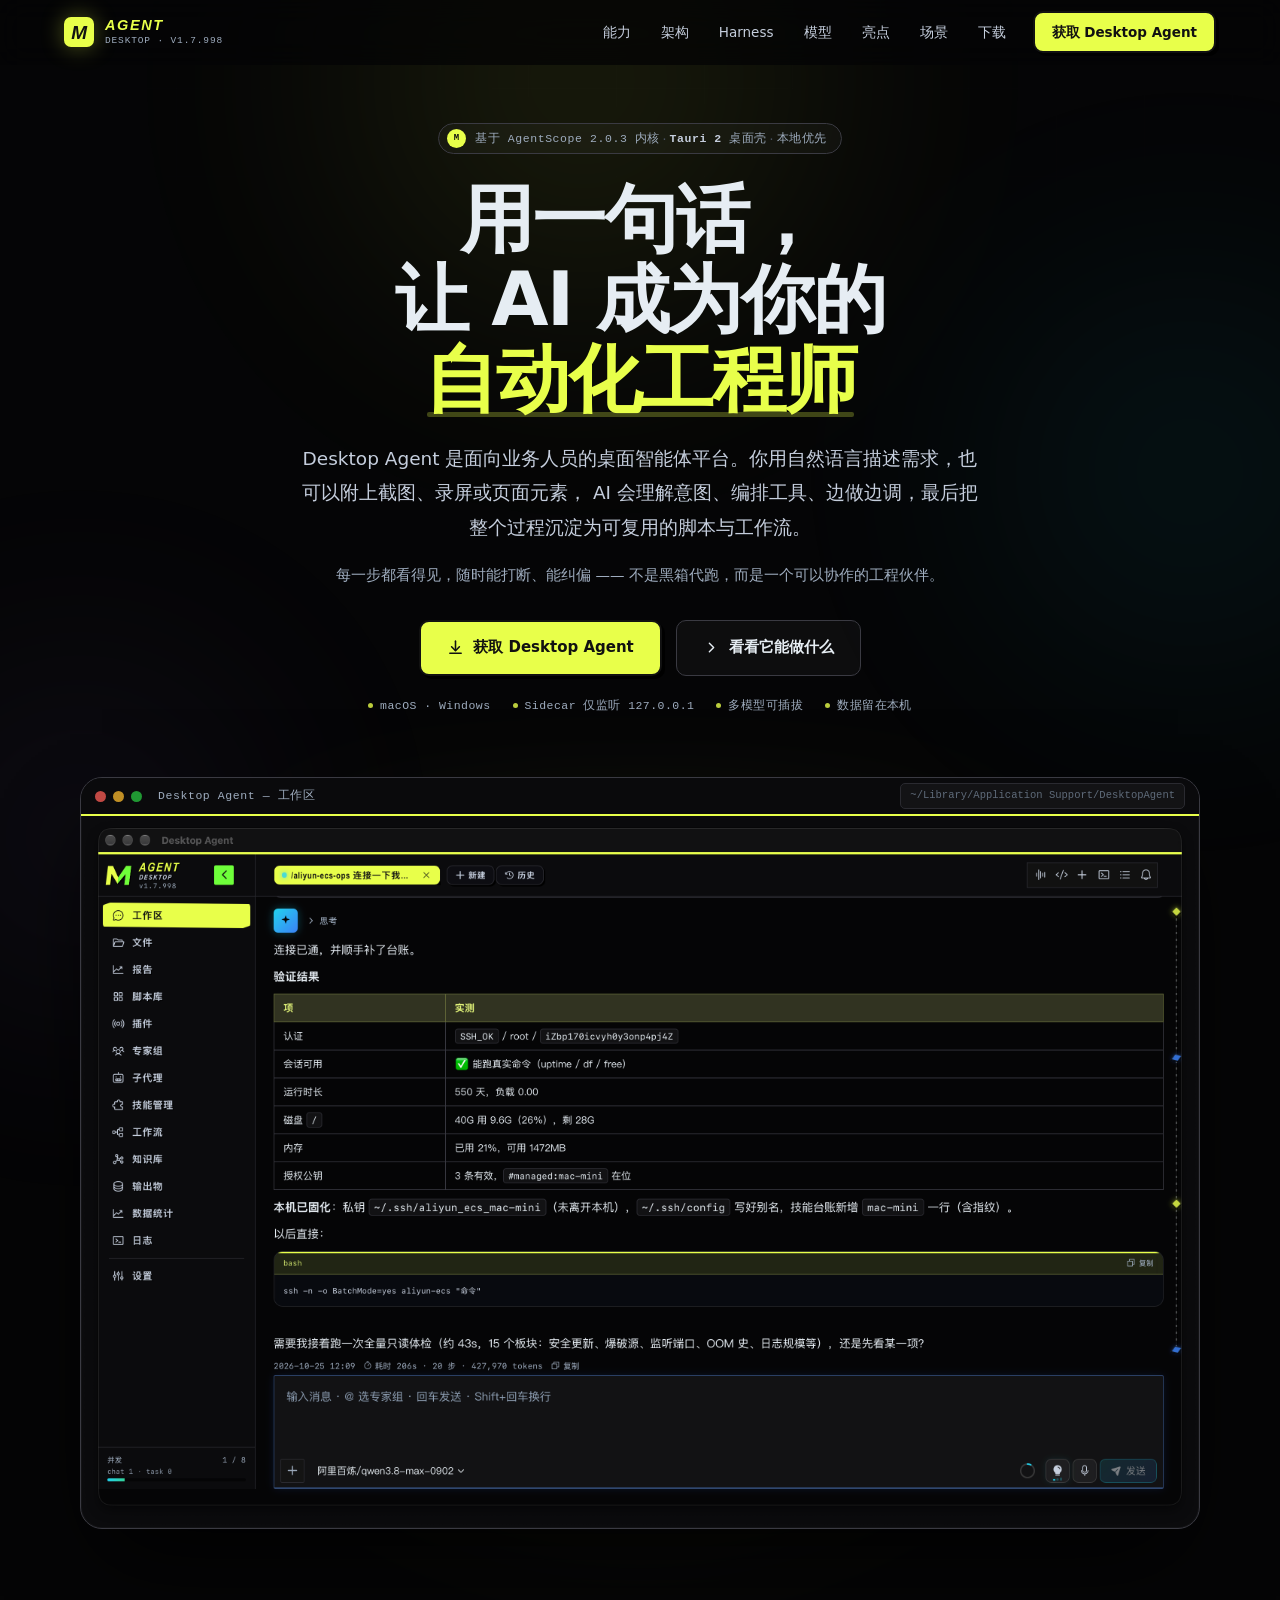
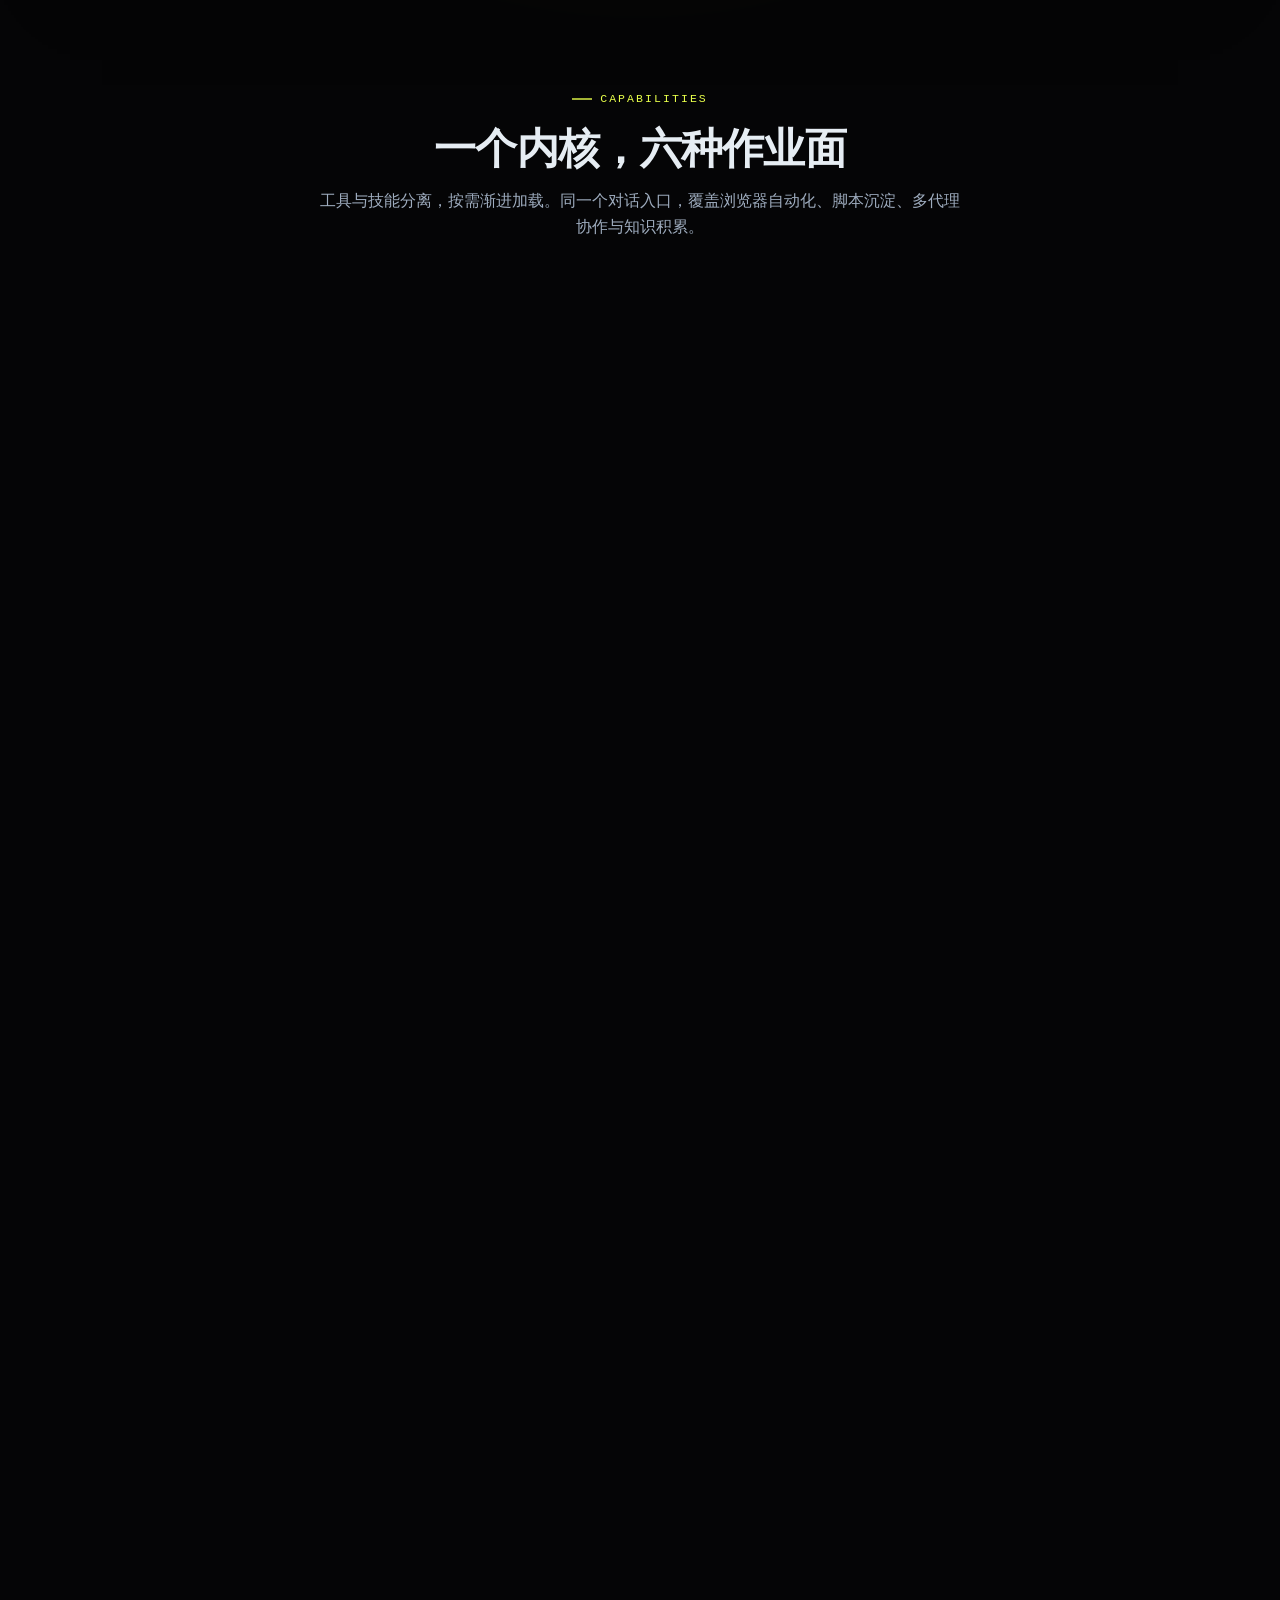
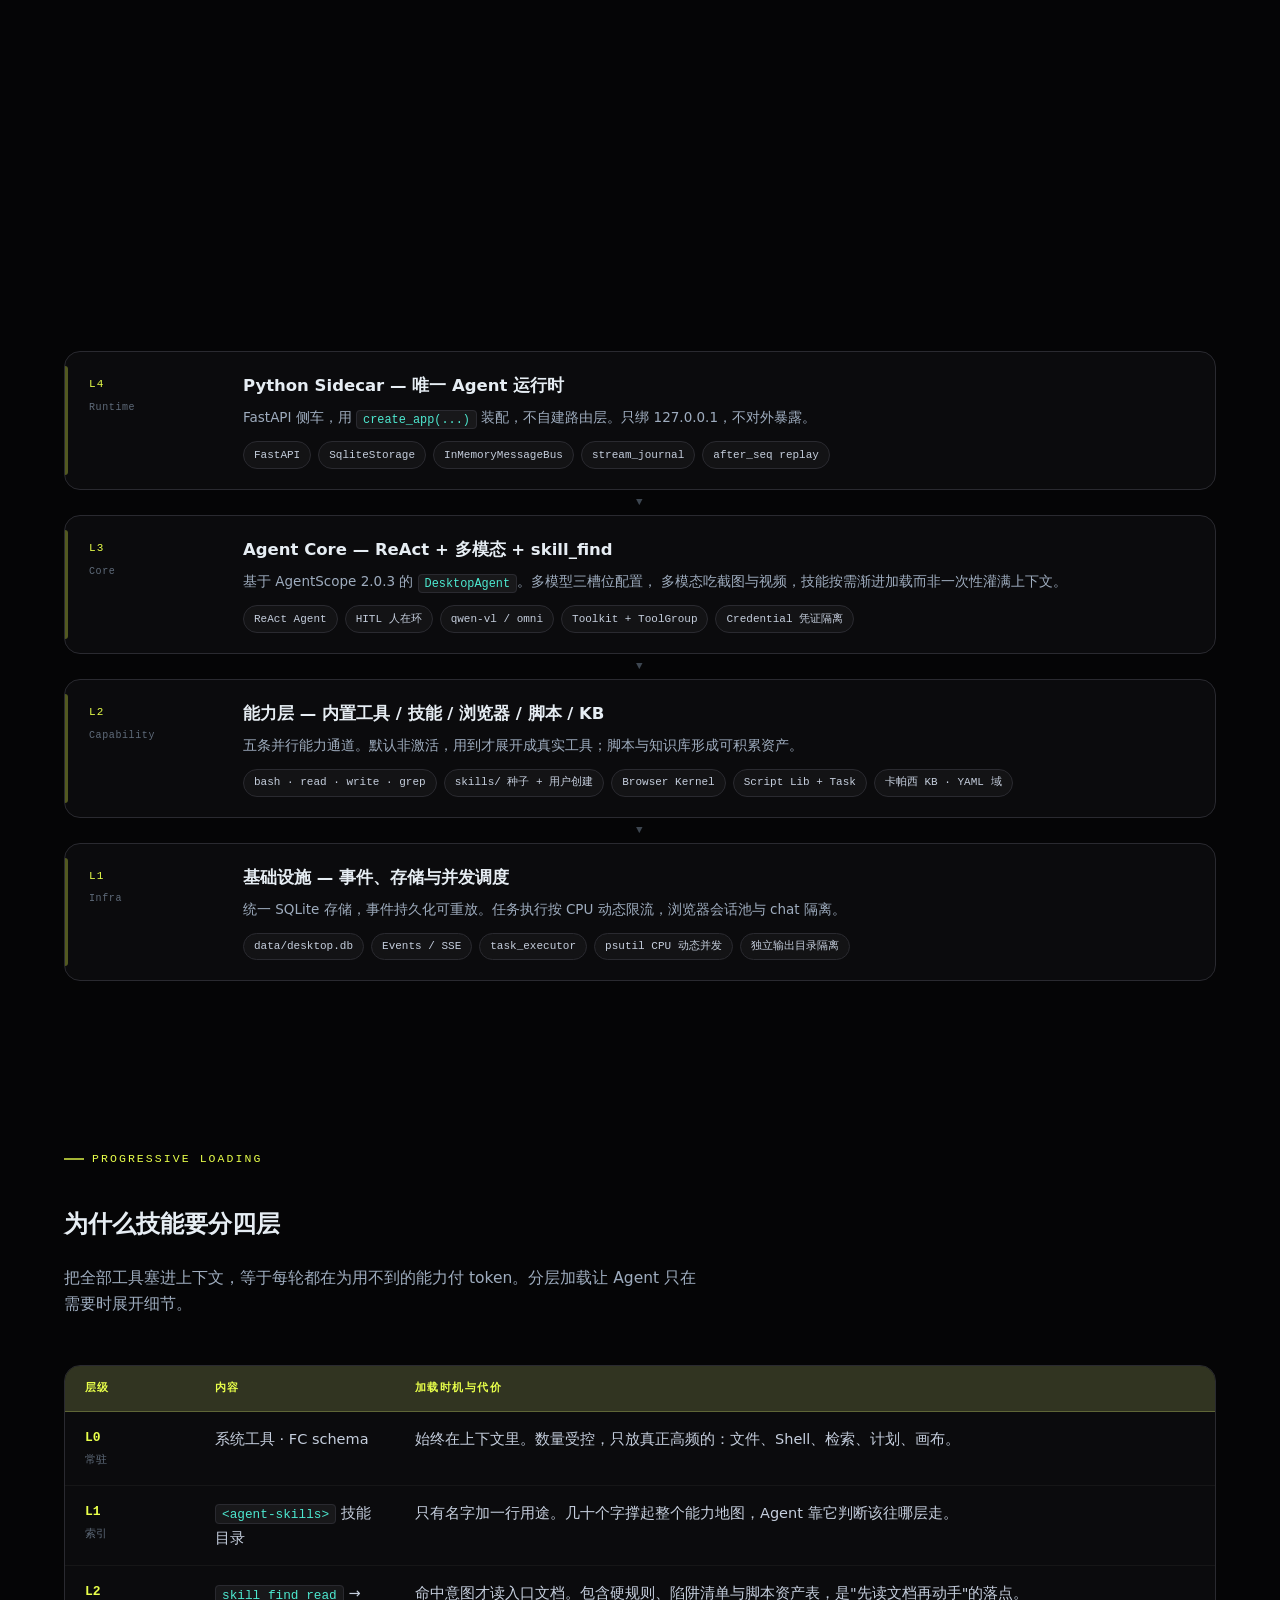
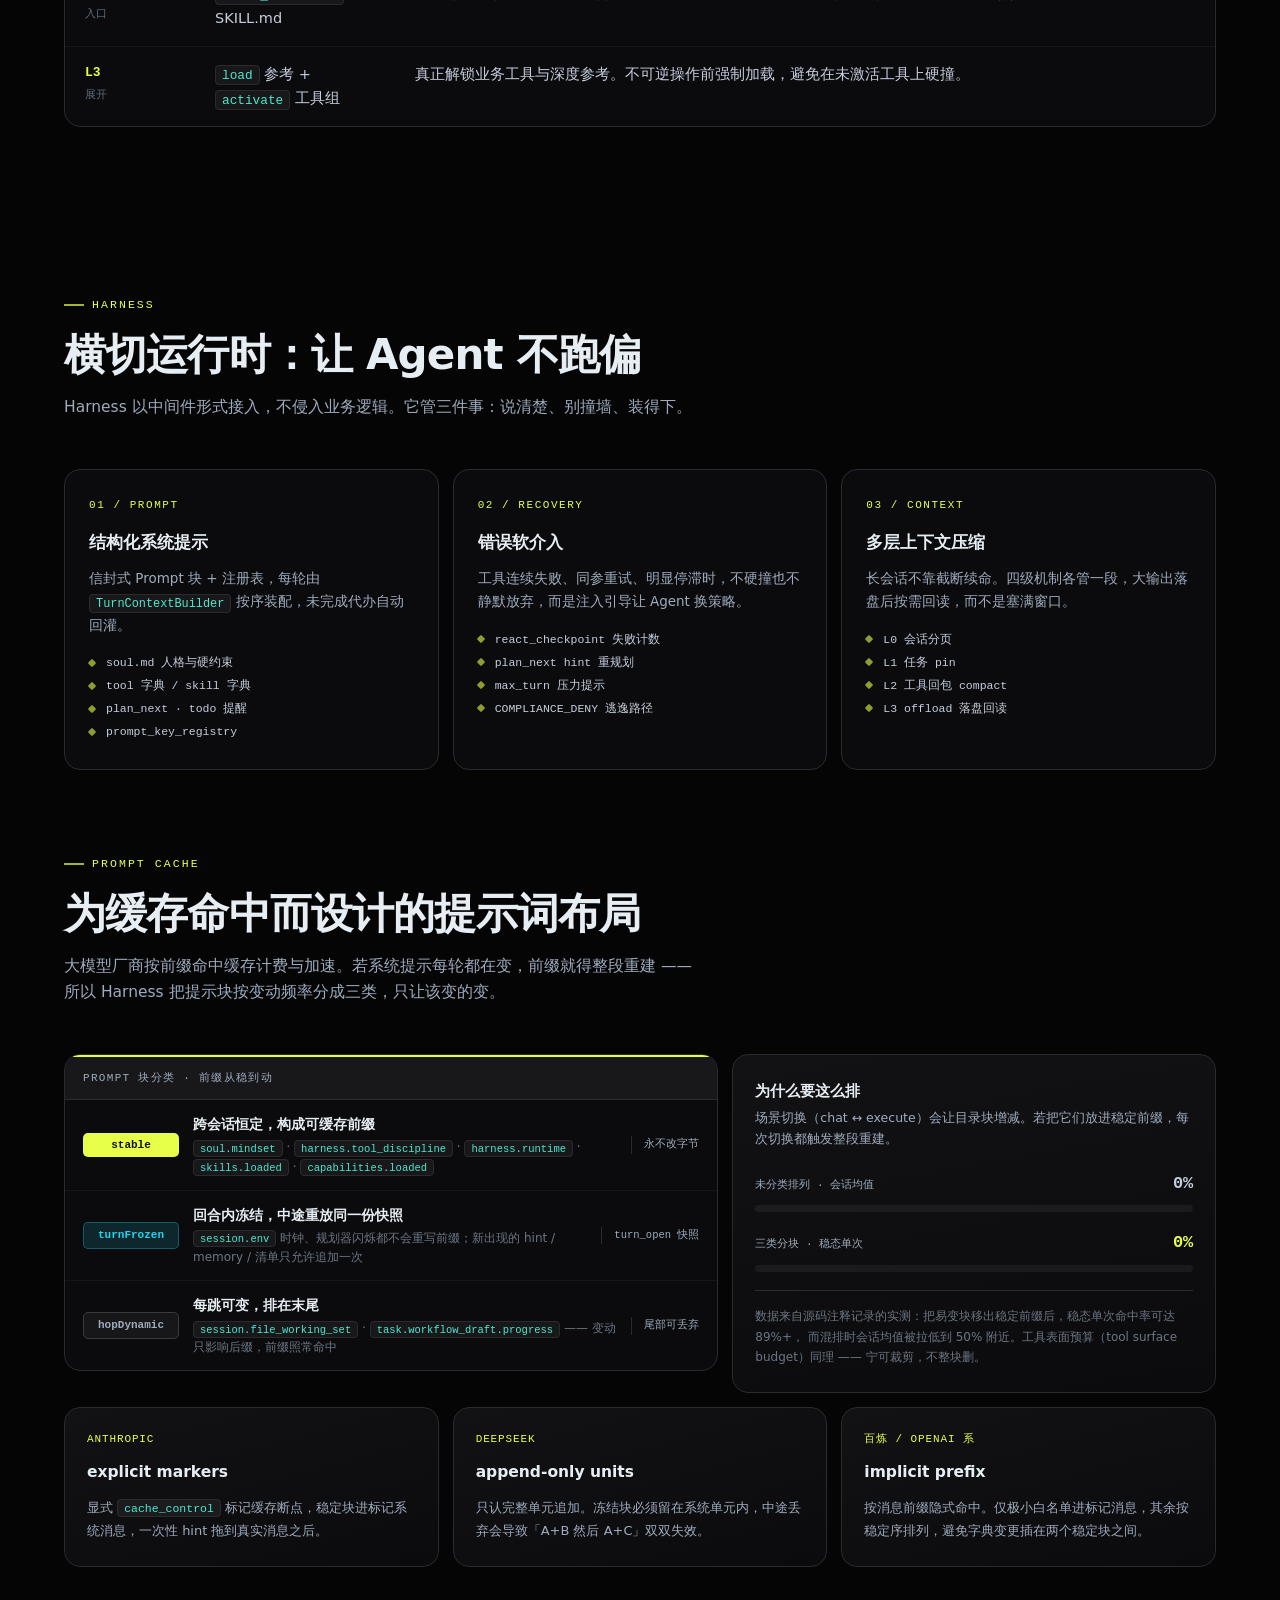
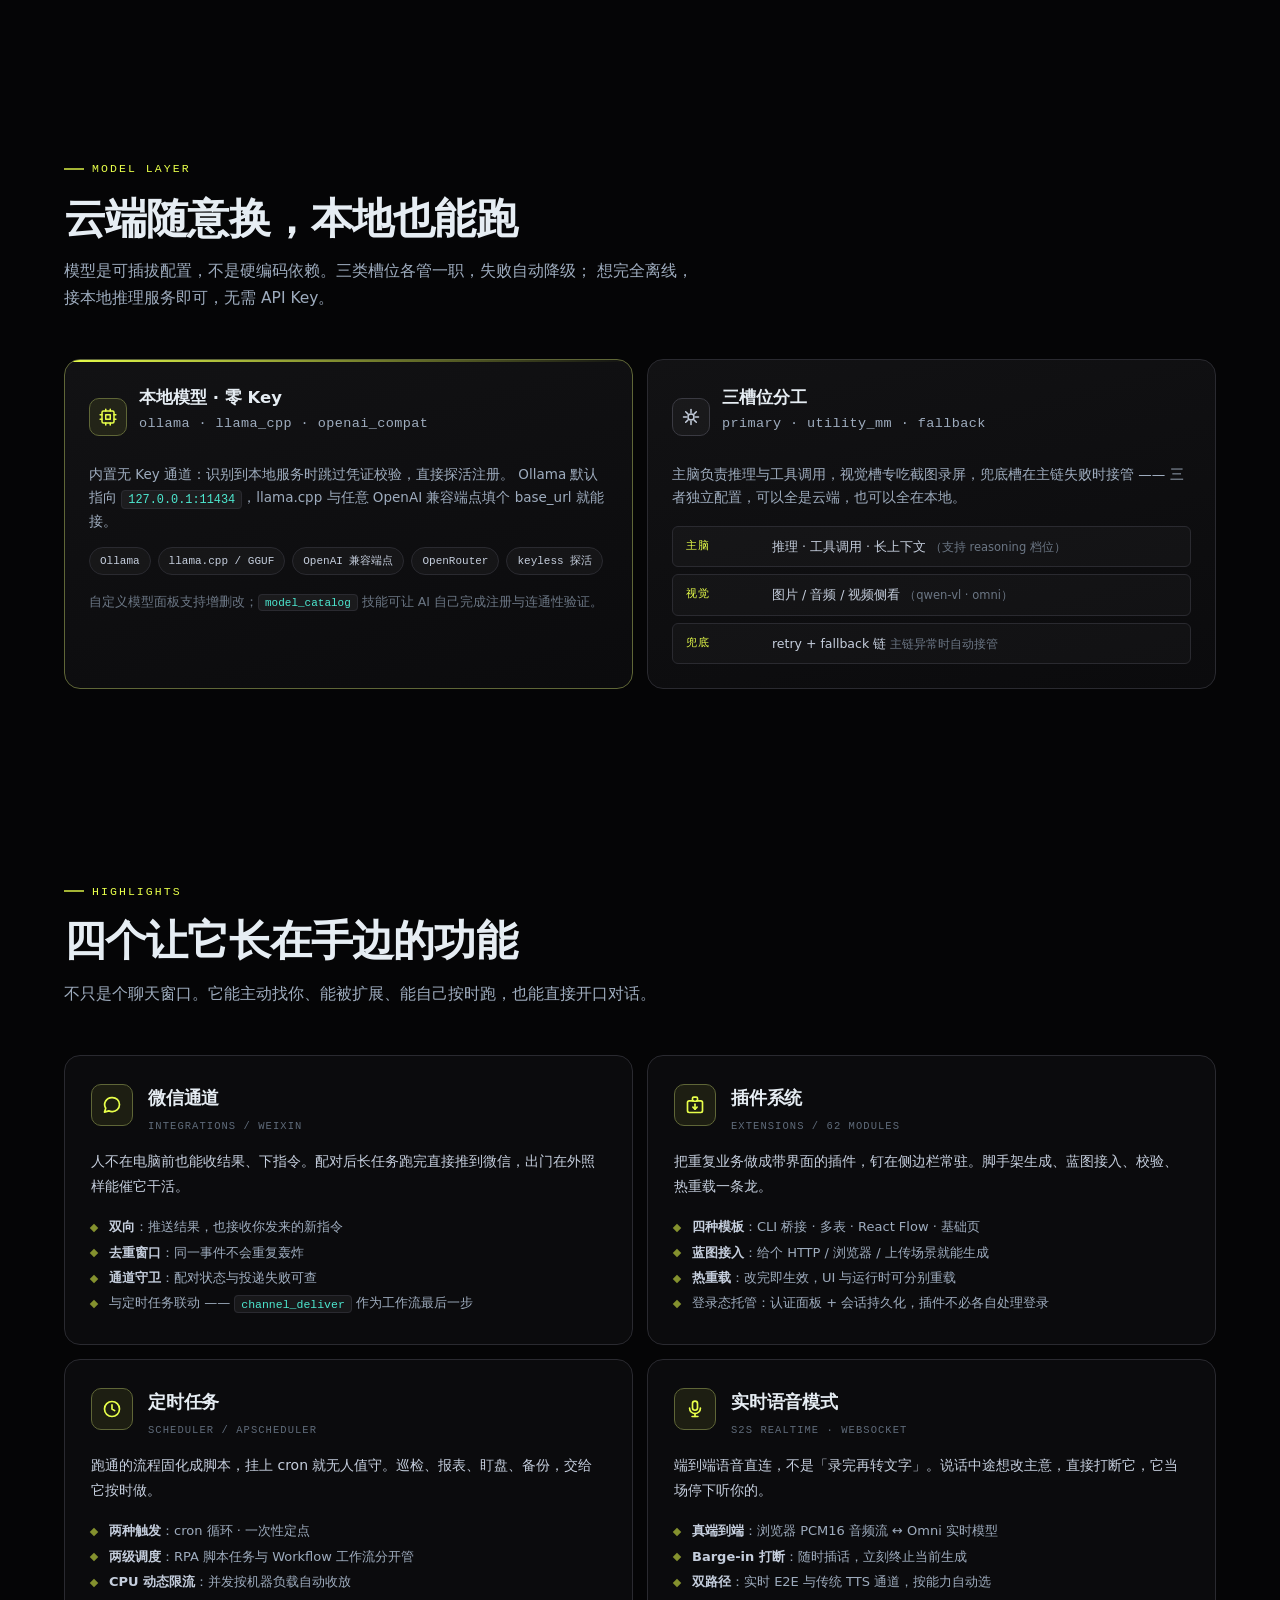
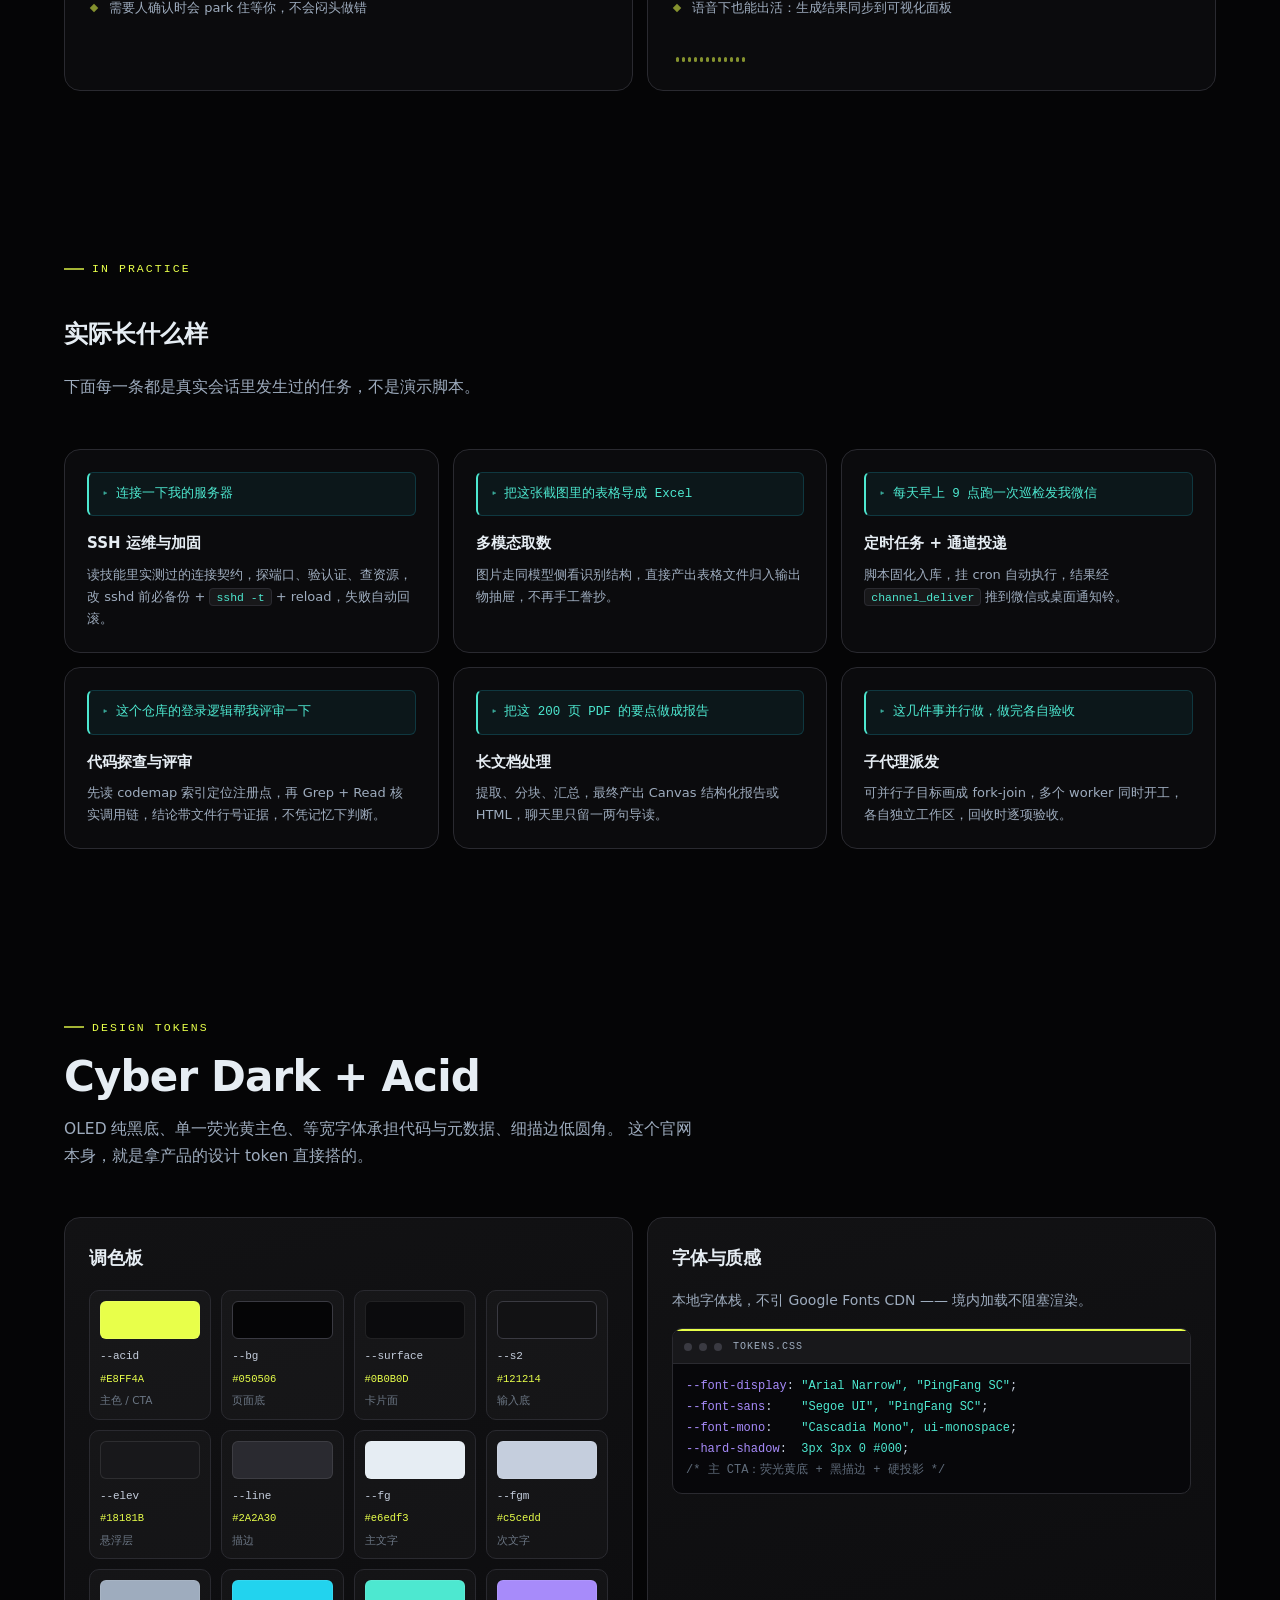
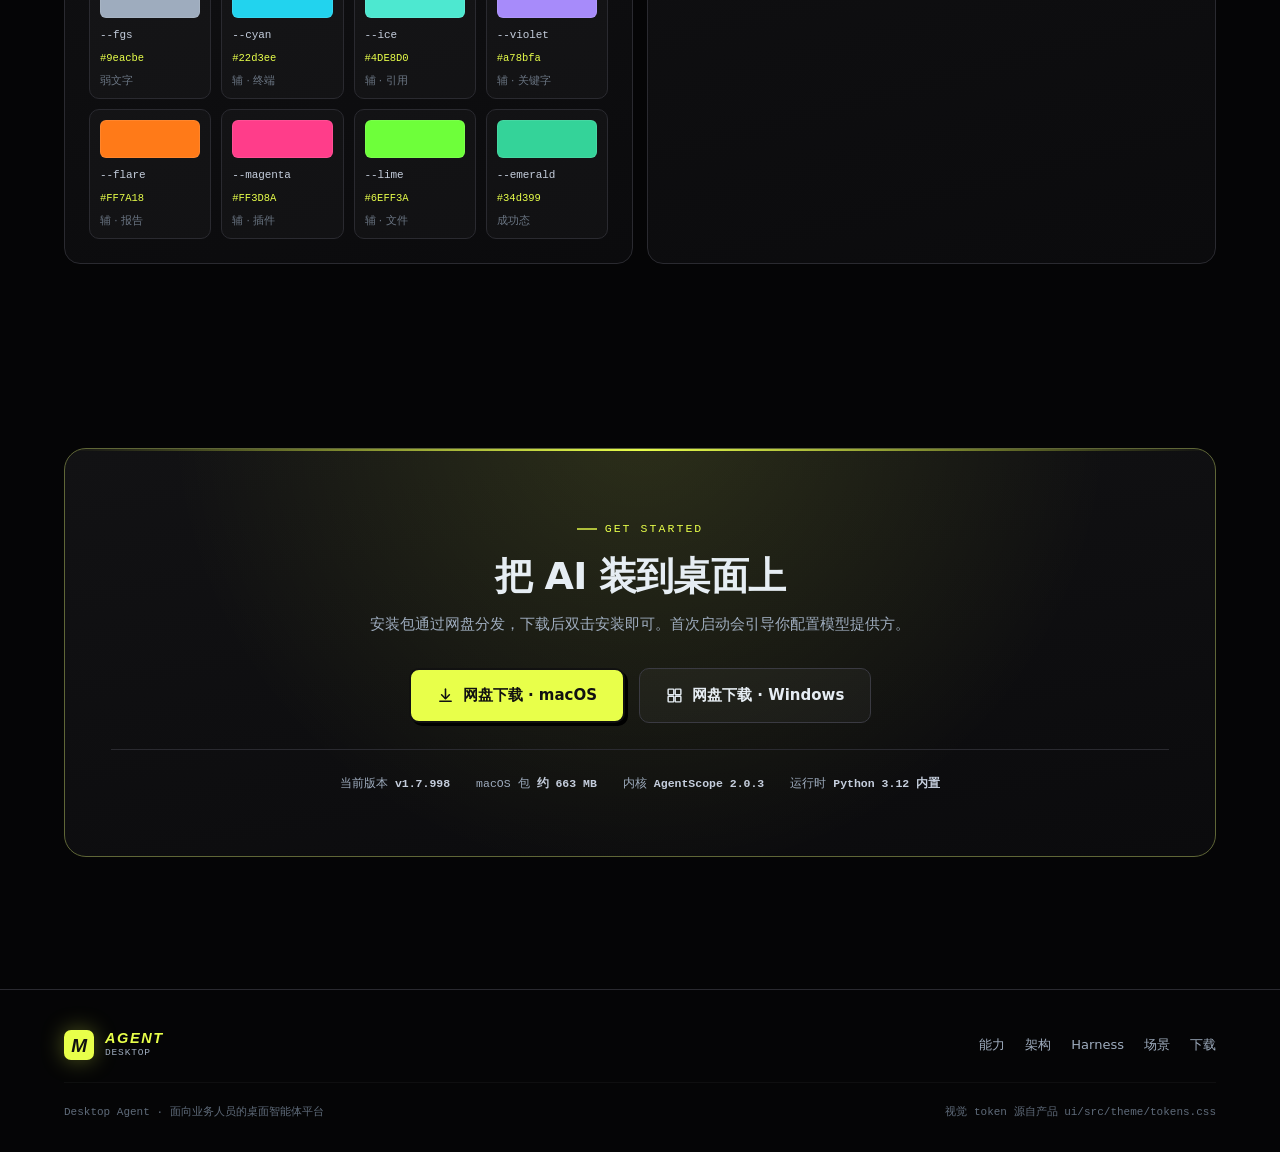
==== index.html @ 66fb20ac "feat: Desktop Agent 官网单页站点 纯静态实现，零构建、零依赖、无 CDN 引用。  内容结构（11 个 section） - Hero：价值主张 + 双 CTA + 应用截图（仿 " ====
<!DOCTYPE html>
<html lang="zh-CN">
<head>
<meta charset="UTF-8">
<meta name="viewport" content="width=device-width, initial-scale=1">
<title>Desktop Agent — 桌面智能体平台 · AI 即自动化工程师</title>
<meta name="description" content="Desktop Agent 是面向业务人员的桌面智能体平台。用自然语言与多模态输入表达需求，AI 扮演自动化工程师，按需调用浏览器、CLI、办公技能构建可执行工作流。">
<meta name="theme-color" content="#050506">
<link rel="icon" type="image/svg+xml" href="assets/favicon.svg">
<link rel="stylesheet" href="styles.css">
<script>document.documentElement.className += " js";</script>
<meta property="og:title" content="Desktop Agent — 桌面智能体平台">
<meta property="og:description" content="用自然语言驱动浏览器、脚本与办公技能，AI 扮演自动化工程师，边做边调，产出可复用工作流。">
<meta property="og:type" content="website">
<meta property="og:image" content="assets/app-screenshot.png">
</head>
<body>

<div class="bg-fx" aria-hidden="true">
  <div class="bg-fx__glow bg-fx__glow--acid"></div>
  <div class="bg-fx__glow bg-fx__glow--cyan"></div>
  <div class="bg-fx__glow bg-fx__glow--violet"></div>
  <div class="bg-fx__grid"></div>
</div>

<!-- ============================ 导航 ============================ -->
<header class="nav" id="nav">
  <div class="wrap nav__inner">
    <a class="brand" href="#top" aria-label="Desktop Agent 首页">
      <span class="brand__mark">M</span>
      <span class="brand__text">
        <span class="brand__name">Agent</span>
        <span class="brand__sub">Desktop · v1.7.998</span>
      </span>
    </a>
    <nav class="nav__links" id="navLinks" aria-label="主导航">
      <a class="nav__link" href="#capability">能力</a>
      <a class="nav__link" href="#arch">架构</a>
      <a class="nav__link" href="#harness">Harness</a>
      <a class="nav__link" href="#models">模型</a>
      <a class="nav__link" href="#features">亮点</a>
      <a class="nav__link" href="#scenes">场景</a>
      <a class="nav__link" href="#download">下载</a>
      <a class="nav__cta" href="#download">获取 Desktop Agent</a>
    </nav>
    <button class="nav__burger" id="navBurger" aria-label="展开菜单" aria-expanded="false"><span></span><span></span><span></span></button>
  </div>
</header>

<main id="top">

<!-- ============================ Hero ============================ -->
<section class="hero">
  <div class="wrap">

    <div class="badge rv">
      <span class="badge__dot">M</span>
      <span>基于 AgentScope 2.0.3 内核<span class="sep">·</span><b>Tauri 2</b> 桌面壳<span class="sep">·</span>本地优先</span>
    </div>

    <h1 class="rv">用一句话，<br>让 AI 成为你的<span class="acid">自动化工程师</span></h1>

    <p class="hero__lead rv">
      Desktop Agent 是面向业务人员的桌面智能体平台。你用自然语言描述需求，也可以附上截图、录屏或页面元素，
      AI 会理解意图、编排工具、边做边调，最后把整个过程沉淀为<span class="nw">可复用</span>的脚本与工作流。
    </p>

    <p class="hero__note rv">
      每一步都看得见，随时能打断、能纠偏 —— 不是黑箱代跑，而是一个可以协作的工程伙伴。
    </p>

    <div class="hero__actions rv">
      <a class="btn btn--primary" href="#download">
        <svg viewBox="0 0 24 24" fill="none" stroke="currentColor" stroke-width="2.2" stroke-linecap="round" stroke-linejoin="round"><path d="M12 3v13"/><path d="m6.5 11 5.5 5.5L17.5 11"/><path d="M4 20h16"/></svg>
        获取 Desktop Agent
      </a>
      <a class="btn" href="#capability">
        <svg viewBox="0 0 24 24" fill="none" stroke="currentColor" stroke-width="2" stroke-linecap="round" stroke-linejoin="round"><path d="m9 18 6-6-6-6"/></svg>
        看看它能做什么
      </a>
    </div>

    <div class="hero__meta rv">
      <span><i></i>macOS · Windows</span>
      <span><i></i>Sidecar 仅监听 127.0.0.1</span>
      <span><i></i>多模型可插拔</span>
      <span><i></i>数据留在本机</span>
    </div>

    <div class="shot rv">
      <div class="shot__glow"></div>
      <figure class="shot__frame" style="margin:0">
        <div class="shot__bar">
          <span class="shot__dots"><i></i><i></i><i></i></span>
          <span class="shot__title">Desktop Agent — 工作区</span>
          <span class="shot__path">~/Library/Application Support/DesktopAgent</span>
        </div>
        <img class="shot__img" src="assets/app-screenshot.png" alt="Desktop Agent 应用界面：左侧导航栏含工作区、文件、报告、脚本库、插件、专家组、子代理、技能管理、工作流、知识库；右侧为对话工作区，展示 SSH 运维任务的验证结果表格与可复制代码块" loading="eager" width="2972" height="1892">
      </figure>
    </div>

  </div>
</section>

<!-- ============================ 能力 Bento ============================ -->
<section class="sec" id="capability">
  <div class="wrap">

    <div class="sec__head sec__head--center rv">
      <span class="eyebrow">Capabilities</span>
      <h2>一个内核，六种作业面</h2>
      <p class="sec__desc">
        工具与技能分离，按需渐进加载。同一个对话入口，覆盖浏览器自动化、脚本沉淀、多代理协作与知识积累。
      </p>
    </div>

    <div class="bento">

      <!-- 代码演示（宽） -->
      <article class="cell cell--wide cell--code rv">
        <div class="cell__ico">
          <svg viewBox="0 0 24 24" fill="none" stroke="currentColor" stroke-width="2" stroke-linecap="round" stroke-linejoin="round"><path d="m8 6-6 6 6 6"/><path d="m16 6 6 6-6 6"/></svg>
        </div>
        <h3>自然语言 → 可执行脚本</h3>
        <p>浏览器场景默认产出 <code>playwright-cli</code> 命令序列，复杂逻辑落 Python。跑通即入库，下次直接调用。</p>
        <div class="term">
          <div class="term__bar"><i></i><i></i><i></i><span>workspace · zsh</span></div>
          <div class="term__body" id="termDemo">
            <div><span class="t-p">❯</span> <span class="t-o" id="typeTarget"></span><span class="caret"></span></div>
            <div class="t-c" id="termOut1"></div>
            <div class="t-c" id="termOut2"></div>
            <div class="t-c" id="termOut3"></div>
          </div>
        </div>
      </article>

      <!-- 浏览器内核 -->
      <article class="cell cell--wide rv">
        <div class="cell__ico">
          <svg viewBox="0 0 24 24" fill="none" stroke="currentColor" stroke-width="2" stroke-linecap="round" stroke-linejoin="round"><circle cx="12" cy="12" r="9"/><path d="M3 12h18"/><path d="M12 3a15 15 0 0 1 0 18a15 15 0 0 1 0-18"/></svg>
        </div>
        <h3>浏览器自动化内核</h3>
        <p>
          有头浏览器全程可见，支持登录态缓存、多页采集与反爬 fetch。过程可标注纠偏 ——
          看到它点错了，直接说，它当场改。
        </p>
        <span class="cell__tag">playwright-cli · scrapling · 会话池隔离</span>
      </article>

      <!-- 技能渐进加载 -->
      <article class="cell rv">
        <div class="cell__ico">
          <svg viewBox="0 0 24 24" fill="none" stroke="currentColor" stroke-width="2" stroke-linecap="round" stroke-linejoin="round"><path d="M12 2 3 7v10l9 5 9-5V7z"/><path d="m3 7 9 5 9-5"/><path d="M12 12v10"/></svg>
        </div>
        <h3>技能分层 L0–L3</h3>
        <p>常驻工具 → 技能索引 → 入口文档 → 激活工具组。用到才加载，上下文不被撑爆。</p>
        <span class="cell__tag">skill_find 唯一入口 · 热更新</span>
      </article>

      <!-- 子代理 -->
      <article class="cell rv">
        <div class="cell__ico">
          <svg viewBox="0 0 24 24" fill="none" stroke="currentColor" stroke-width="2" stroke-linecap="round" stroke-linejoin="round"><circle cx="12" cy="5" r="2.6"/><circle cx="5" cy="19" r="2.6"/><circle cx="19" cy="19" r="2.6"/><path d="M12 7.6v4.2"/><path d="M12 11.8 5.8 16.6"/><path d="m12 11.8 6.2 4.8"/></svg>
        </div>
        <h3>子代理并行派发</h3>
        <p>可并行子目标画成 fork-join DAG，多个 worker 同时跑，各自带独立工作区与验收。</p>
        <span class="cell__tag">DAG · 专家组 · 验收回路</span>
      </article>

      <!-- 知识库 -->
      <article class="cell rv">
        <div class="cell__ico">
          <svg viewBox="0 0 24 24" fill="none" stroke="currentColor" stroke-width="2" stroke-linecap="round" stroke-linejoin="round"><path d="M4 4.5A1.5 1.5 0 0 1 5.5 3H19v15H5.5A1.5 1.5 0 0 0 4 19.5z"/><path d="M4 19.5A1.5 1.5 0 0 1 5.5 18H19v3H5.5A1.5 1.5 0 0 1 4 19.5z"/></svg>
        </div>
        <h3>卡帕西知识库</h3>
        <p>YAML 域对象结构化沉淀网站、品牌、取数口径。AI 可读写，跨会话记得住上次的结论。</p>
        <span class="cell__tag">YAML 域 · BM25 + 语义检索</span>
      </article>

      <!-- 脚本库与定时 -->
      <article class="cell rv">
        <div class="cell__ico">
          <svg viewBox="0 0 24 24" fill="none" stroke="currentColor" stroke-width="2" stroke-linecap="round" stroke-linejoin="round"><circle cx="12" cy="12" r="9"/><path d="M12 7v5l3.2 2"/></svg>
        </div>
        <h3>脚本库 · 定时任务</h3>
        <p>跑通的流程固化成任务，挂 cron 自动执行。人和 AI 共同维护同一份脚本资产。</p>
        <span class="cell__tag">task_executor · CPU 动态限流</span>
      </article>

      <!-- 输出物 -->
      <article class="cell rv">
        <div class="cell__ico">
          <svg viewBox="0 0 24 24" fill="none" stroke="currentColor" stroke-width="2" stroke-linecap="round" stroke-linejoin="round"><path d="M14 2H6a2 2 0 0 0-2 2v16a2 2 0 0 0 2 2h12a2 2 0 0 0 2-2V8z"/><path d="M14 2v6h6"/><path d="M9 15h6"/><path d="M9 18h4"/></svg>
        </div>
        <h3>输出物与交付</h3>
        <p>报告、表格、图片、脚本自动归类进工作区，抽屉里一键取用，不散落在聊天流里。</p>
        <span class="cell__tag">Canvas 报告 · inbox 归档</span>
      </article>

    </div>
  </div>
</section>

<!-- ============================ 数据条 ============================ -->
<section class="sec--tight">
  <div class="wrap">
    <div class="stats">
      <div class="stat rv">
        <div class="stat__v" data-count="70">0<small>%</small></div>
        <div class="stat__l">复用 AgentScope 内置能力</div>
        <div class="stat__d">自建集中在存储 / 浏览器 / KB / UI</div>
      </div>
      <div class="stat rv">
        <div class="stat__v" data-count="4">0<small> 层</small></div>
        <div class="stat__l">上下文压缩机制</div>
        <div class="stat__d">L0 分页 · L1 pin · L2 compact · L3 offload</div>
      </div>
      <div class="stat rv">
        <div class="stat__v" data-count="3">0<small> 类</small></div>
        <div class="stat__l">模型槽位可插拔</div>
        <div class="stat__d">主脑 · 视觉 · 兜底，retry + fallback</div>
      </div>
      <div class="stat rv">
        <div class="stat__v" data-count="0">0<small> 行</small></div>
        <div class="stat__l">数据上云</div>
        <div class="stat__d">Sidecar 仅绑 127.0.0.1，SQLite 落本机</div>
      </div>
    </div>
  </div>
</section>

<!-- ============================ 架构分层 ============================ -->
<section class="sec" id="arch">
  <div class="wrap">

    <div class="sec__head rv">
      <span class="eyebrow">Architecture</span>
      <h2>五层结构，一条契约</h2>
      <p class="sec__desc">
        桌面壳与运行时之间只走 localhost 的 REST + SSE。每层职责单一，替换任意一层都不牵动全局。
      </p>
    </div>

    <div class="stack">

      <article class="layer rv">
        <div class="layer__id">L5<small>Shell</small></div>
        <div class="layer__body">
          <h3>Desktop Shell — Tauri 2 + React</h3>
          <p>Chat、任务与脚本库、技能管理、知识库、输出物、日志、设置。高信息密度 Bento 布局，Cyber Dark 视觉。</p>
          <div class="chips">
            <span class="chip">Tauri 2</span><span class="chip">React + TypeScript</span>
            <span class="chip">Vite</span><span class="chip">Phosphor Icons</span><span class="chip">SSE 流式渲染</span>
          </div>
        </div>
      </article>

      <div class="flow-arrow rv">│&nbsp;&nbsp;REST + SSE · localhost only&nbsp;&nbsp;▼</div>

      <article class="layer rv">
        <div class="layer__id">L4<small>Runtime</small></div>
        <div class="layer__body">
          <h3>Python Sidecar — 唯一 Agent 运行时</h3>
          <p>FastAPI 侧车，用 <code>create_app(...)</code> 装配，不自建路由层。只绑 127.0.0.1，不对外暴露。</p>
          <div class="chips">
            <span class="chip">FastAPI</span><span class="chip">SqliteStorage</span>
            <span class="chip">InMemoryMessageBus</span><span class="chip">stream_journal</span><span class="chip">after_seq replay</span>
          </div>
        </div>
      </article>

      <div class="flow-arrow rv">▼</div>

      <article class="layer rv">
        <div class="layer__id">L3<small>Core</small></div>
        <div class="layer__body">
          <h3>Agent Core — ReAct + 多模态 + skill_find</h3>
          <p>
            基于 AgentScope 2.0.3 的 <code>DesktopAgent</code>。多模型三槽位配置，
            多模态吃截图与视频，技能按需渐进加载而非一次性灌满上下文。
          </p>
          <div class="chips">
            <span class="chip">ReAct Agent</span><span class="chip">HITL 人在环</span>
            <span class="chip">qwen-vl / omni</span><span class="chip">Toolkit + ToolGroup</span><span class="chip">Credential 凭证隔离</span>
          </div>
        </div>
      </article>

      <div class="flow-arrow rv">▼</div>

      <article class="layer rv">
        <div class="layer__id">L2<small>Capability</small></div>
        <div class="layer__body">
          <h3>能力层 — 内置工具 / 技能 / 浏览器 / 脚本 / KB</h3>
          <p>五条并行能力通道。默认非激活，用到才展开成真实工具；脚本与知识库形成可积累资产。</p>
          <div class="chips">
            <span class="chip">bash · read · write · grep</span><span class="chip">skills/ 种子 + 用户创建</span>
            <span class="chip">Browser Kernel</span><span class="chip">Script Lib + Task</span><span class="chip">卡帕西 KB · YAML 域</span>
          </div>
        </div>
      </article>

      <div class="flow-arrow rv">▼</div>

      <article class="layer rv">
        <div class="layer__id">L1<small>Infra</small></div>
        <div class="layer__body">
          <h3>基础设施 — 事件、存储与并发调度</h3>
          <p>统一 SQLite 存储，事件持久化可重放。任务执行按 CPU 动态限流，浏览器会话池与 chat 隔离。</p>
          <div class="chips">
            <span class="chip">data/desktop.db</span><span class="chip">Events / SSE</span>
            <span class="chip">task_executor</span><span class="chip">psutil CPU 动态并发</span><span class="chip">独立输出目录隔离</span>
          </div>
        </div>
      </article>

    </div>
  </div>
</section>

<!-- ============================ 技能分层 ============================ -->
<section class="sec--tight">
  <div class="wrap">

    <div class="sec__head rv">
      <span class="eyebrow">Progressive Loading</span>
      <h2>为什么技能要分四层</h2>
      <p class="sec__desc">
        把全部工具塞进上下文，等于每轮都在为用不到的能力付 token。分层加载让 Agent 只在需要时展开细节。
      </p>
    </div>

    <div class="tbl-wrap rv">
      <table>
        <thead>
          <tr><th style="width:130px">层级</th><th style="width:200px">内容</th><th>加载时机与代价</th></tr>
        </thead>
        <tbody>
          <tr>
            <td class="lv">L0<small>常驻</small></td>
            <td>系统工具 · FC schema</td>
            <td>始终在上下文里。数量受控，只放真正高频的：文件、Shell、检索、计划、画布。</td>
          </tr>
          <tr>
            <td class="lv">L1<small>索引</small></td>
            <td><code>&lt;agent-skills&gt;</code> 技能目录</td>
            <td>只有名字加一行用途。几十个字撑起整个能力地图，Agent 靠它判断该往哪层走。</td>
          </tr>
          <tr>
            <td class="lv">L2<small>入口</small></td>
            <td><code>skill_find read</code> → SKILL.md</td>
            <td>命中意图才读入口文档。包含硬规则、陷阱清单与脚本资产表，是"先读文档再动手"的落点。</td>
          </tr>
          <tr>
            <td class="lv">L3<small>展开</small></td>
            <td><code>load</code> 参考 + <code>activate</code> 工具组</td>
            <td>真正解锁业务工具与深度参考。不可逆操作前强制加载，避免在未激活工具上硬撞。</td>
          </tr>
        </tbody>
      </table>
    </div>

  </div>
</section>

<!-- ============================ Harness ============================ -->
<section class="sec" id="harness">
  <div class="wrap">

    <div class="sec__head rv">
      <span class="eyebrow">Harness</span>
      <h2>横切运行时：让 Agent 不跑偏</h2>
      <p class="sec__desc">
        Harness 以中间件形式接入，不侵入业务逻辑。它管三件事：说清楚、别撞墙、装得下。
      </p>
    </div>

    <div class="pillars">

      <article class="pillar rv">
        <span class="pillar__n">01 / PROMPT</span>
        <h3>结构化系统提示</h3>
        <p>信封式 Prompt 块 + 注册表，每轮由 <code>TurnContextBuilder</code> 按序装配，未完成代办自动回灌。</p>
        <ul>
          <li>soul.md 人格与硬约束</li>
          <li>tool 字典 / skill 字典</li>
          <li>plan_next · todo 提醒</li>
          <li>prompt_key_registry</li>
        </ul>
      </article>

      <article class="pillar rv">
        <span class="pillar__n">02 / RECOVERY</span>
        <h3>错误软介入</h3>
        <p>工具连续失败、同参重试、明显停滞时，不硬撞也不静默放弃，而是注入引导让 Agent 换策略。</p>
        <ul>
          <li>react_checkpoint 失败计数</li>
          <li>plan_next hint 重规划</li>
          <li>max_turn 压力提示</li>
          <li>COMPLIANCE_DENY 逃逸路径</li>
        </ul>
      </article>

      <article class="pillar rv">
        <span class="pillar__n">03 / CONTEXT</span>
        <h3>多层上下文压缩</h3>
        <p>长会话不靠截断续命。四级机制各管一段，大输出落盘后按需回读，而不是塞满窗口。</p>
        <ul>
          <li>L0 会话分页</li>
          <li>L1 任务 pin</li>
          <li>L2 工具回包 compact</li>
          <li>L3 offload 落盘回读</li>
        </ul>
      </article>

    </div>

    <!-- 缓存命中优化 -->
    <div class="sec__head rv" style="margin-top:76px">
      <span class="eyebrow">Prompt Cache</span>
      <h2>为缓存命中而设计的提示词布局</h2>
      <p class="sec__desc">
        大模型厂商按前缀命中缓存计费与加速。若系统提示每轮都在变，前缀就得整段重建 ——
        所以 Harness 把提示块按变动频率分成三类，只让该变的变。
      </p>
    </div>

    <div class="cache-grid">

      <div class="prefix rv">
        <div class="prefix__head">Prompt 块分类 · 前缀从稳到动</div>

        <div class="blk blk--stable">
          <span class="blk__cls">stable</span>
          <span class="blk__txt">
            <b>跨会话恒定，构成可缓存前缀</b>
            <span><code>soul.mindset</code> · <code>harness.tool_discipline</code> · <code>harness.runtime</code> · <code>skills.loaded</code> · <code>capabilities.loaded</code></span>
          </span>
          <span class="blk__tag">永不改字节</span>
        </div>

        <div class="blk blk--frozen">
          <span class="blk__cls">turnFrozen</span>
          <span class="blk__txt">
            <b>回合内冻结，中途重放同一份快照</b>
            <span><code>session.env</code> 时钟、规划器闪烁都不会重写前缀；新出现的 hint / memory / 清单只允许追加一次</span>
          </span>
          <span class="blk__tag">turn_open 快照</span>
        </div>

        <div class="blk blk--dyn">
          <span class="blk__cls">hopDynamic</span>
          <span class="blk__txt">
            <b>每跳可变，排在末尾</b>
            <span><code>session.file_working_set</code> · <code>task.workflow_draft.progress</code> —— 变动只影响后缀，前缀照常命中</span>
          </span>
          <span class="blk__tag">尾部可丢弃</span>
        </div>

      </div>

      <div class="gauge rv">
        <h4>为什么要这么排</h4>
        <p>场景切换（chat ↔ execute）会让目录块增减。若把它们放进稳定前缀，每次切换都触发整段重建。</p>

        <div class="bar">
          <div class="bar__top"><span>未分类排列 · 会话均值</span><b data-pct="50">0%</b></div>
          <div class="bar__track"><div class="bar__fill" data-pct="50"></div></div>
        </div>

        <div class="bar bar--good">
          <div class="bar__top"><span>三类分块 · 稳态单次</span><b data-pct="89">0%</b></div>
          <div class="bar__track"><div class="bar__fill" data-pct="89"></div></div>
        </div>

        <div class="gauge__note">
          数据来自源码注释记录的实测：把易变块移出稳定前缀后，稳态单次命中率可达 89%+，
          而混排时会话均值被拉低到 50% 附近。工具表面预算（tool surface budget）同理 —— 宁可裁剪，不整块删。
        </div>
      </div>

    </div>

    <div class="protos">
      <article class="proto rv">
        <span class="proto__v">Anthropic</span>
        <h4>explicit markers</h4>
        <p>显式 <code>cache_control</code> 标记缓存断点，稳定块进标记系统消息，一次性 hint 拖到真实消息之后。</p>
      </article>
      <article class="proto rv">
        <span class="proto__v">DeepSeek</span>
        <h4>append-only units</h4>
        <p>只认完整单元追加。冻结块必须留在系统单元内，中途丢弃会导致「A+B 然后 A+C」双双失效。</p>
      </article>
      <article class="proto rv">
        <span class="proto__v">百炼 / OpenAI 系</span>
        <h4>implicit prefix</h4>
        <p>按消息前缀隐式命中。仅极小白名单进标记消息，其余按稳定序排列，避免字典变更插在两个稳定块之间。</p>
      </article>
    </div>

  </div>
</section>

<!-- ============================ 模型 ============================ -->
<section class="sec" id="models">
  <div class="wrap">

    <div class="sec__head rv">
      <span class="eyebrow">Model Layer</span>
      <h2>云端随意换，本地也能跑</h2>
      <p class="sec__desc">
        模型是可插拔配置，不是硬编码依赖。三类槽位各管一职，失败自动降级；
        想完全离线，接本地推理服务即可，无需 API Key。
      </p>
    </div>

    <div class="models">

      <article class="mdl mdl--local rv">
        <div class="mdl__top">
          <div class="mdl__ico">
            <svg viewBox="0 0 24 24" fill="none" stroke="currentColor" stroke-width="2" stroke-linecap="round" stroke-linejoin="round"><rect x="4" y="4" width="16" height="16" rx="2"/><rect x="9" y="9" width="6" height="6"/><path d="M9 1.5v2.5M15 1.5v2.5M9 20v2.5M15 20v2.5M1.5 9H4M1.5 15H4M20 9h2.5M20 15h2.5"/></svg>
          </div>
          <div>
            <h3>本地模型 · 零 Key</h3>
            <p class="mdl__sub">ollama · llama_cpp · openai_compat</p>
          </div>
        </div>
        <p>
          内置无 Key 通道：识别到本地服务时跳过凭证校验，直接探活注册。
          Ollama 默认指向 <code>127.0.0.1:11434</code>，llama.cpp 与任意 OpenAI 兼容端点填个 base_url 就能接。
        </p>
        <div class="chips">
          <span class="chip">Ollama</span>
          <span class="chip">llama.cpp / GGUF</span>
          <span class="chip">OpenAI 兼容端点</span>
          <span class="chip">OpenRouter</span>
          <span class="chip">keyless 探活</span>
        </div>
        <p style="margin-top:16px;margin-bottom:0;font-size:12.5px;color:#6b7684">
          自定义模型面板支持增删改；<code>model_catalog</code> 技能可让 AI 自己完成注册与连通性验证。
        </p>
      </article>

      <article class="mdl rv">
        <div class="mdl__top">
          <div class="mdl__ico">
            <svg viewBox="0 0 24 24" fill="none" stroke="currentColor" stroke-width="2" stroke-linecap="round" stroke-linejoin="round"><path d="M12 2v4"/><path d="M12 18v4"/><circle cx="12" cy="12" r="4"/><path d="m4.9 4.9 2.9 2.9"/><path d="m16.2 16.2 2.9 2.9"/><path d="M2 12h4"/><path d="M18 12h4"/><path d="m4.9 19.1 2.9-2.9"/><path d="m16.2 7.8 2.9-2.9"/></svg>
          </div>
          <div>
            <h3>三槽位分工</h3>
            <p class="mdl__sub">primary · utility_mm · fallback</p>
          </div>
        </div>
        <p>
          主脑负责推理与工具调用，视觉槽专吃截图录屏，兜底槽在主链失败时接管 ——
          三者独立配置，可以全是云端，也可以全在本地。
        </p>
        <div class="slots">
          <div class="slot">
            <span class="slot__k">主脑</span>
            <span class="slot__v">推理 · 工具调用 · 长上下文 <small>（支持 reasoning 档位）</small></span>
          </div>
          <div class="slot">
            <span class="slot__k">视觉</span>
            <span class="slot__v">图片 / 音频 / 视频侧看 <small>（qwen-vl · omni）</small></span>
          </div>
          <div class="slot">
            <span class="slot__k">兜底</span>
            <span class="slot__v">retry + fallback 链 <small>主链异常时自动接管</small></span>
          </div>
        </div>
      </article>

    </div>
  </div>
</section>

<!-- ============================ 亮点功能 ============================ -->
<section class="sec" id="features">
  <div class="wrap">

    <div class="sec__head rv">
      <span class="eyebrow">Highlights</span>
      <h2>四个让它长在手边的功能</h2>
      <p class="sec__desc">
        不只是个聊天窗口。它能主动找你、能被扩展、能自己按时跑，也能直接开口对话。
      </p>
    </div>

    <div class="feats">

      <article class="feat rv">
        <div class="feat__top">
          <div class="feat__ico">
            <svg viewBox="0 0 24 24" fill="none" stroke="currentColor" stroke-width="2" stroke-linecap="round" stroke-linejoin="round"><path d="M21 11.5a8.4 8.4 0 0 1-9 8.4 8.5 8.5 0 0 1-3.9-.9L3 20.5l1.5-4.6A8.4 8.4 0 0 1 12 3.1a8.4 8.4 0 0 1 9 8.4z"/></svg>
          </div>
          <div>
            <h3>微信通道</h3>
            <p class="feat__k">integrations / weixin</p>
          </div>
        </div>
        <p>人不在电脑前也能收结果、下指令。配对后长任务跑完直接推到微信，出门在外照样能催它干活。</p>
        <ul>
          <li><b>双向</b>：推送结果，也接收你发来的新指令</li>
          <li><b>去重窗口</b>：同一事件不会重复轰炸</li>
          <li><b>通道守卫</b>：配对状态与投递失败可查</li>
          <li>与定时任务联动 —— <code>channel_deliver</code> 作为工作流最后一步</li>
        </ul>
      </article>

      <article class="feat rv">
        <div class="feat__top">
          <div class="feat__ico">
            <svg viewBox="0 0 24 24" fill="none" stroke="currentColor" stroke-width="2" stroke-linecap="round" stroke-linejoin="round"><path d="M14 7h5a2 2 0 0 1 2 2v10a2 2 0 0 1-2 2H5a2 2 0 0 1-2-2V9a2 2 0 0 1 2-2h5"/><rect x="9" y="2.5" width="6" height="5" rx="1.5"/><path d="M12 11v6"/><path d="m9.5 14.5 2.5 2.5 2.5-2.5"/></svg>
          </div>
          <div>
            <h3>插件系统</h3>
            <p class="feat__k">extensions / 62 modules</p>
          </div>
        </div>
        <p>把重复业务做成带界面的插件，钉在侧边栏常驻。脚手架生成、蓝图接入、校验、热重载一条龙。</p>
        <ul>
          <li><b>四种模板</b>：CLI 桥接 · 多表 · React Flow · 基础页</li>
          <li><b>蓝图接入</b>：给个 HTTP / 浏览器 / 上传场景就能生成</li>
          <li><b>热重载</b>：改完即生效，UI 与运行时可分别重载</li>
          <li>登录态托管：认证面板 + 会话持久化，插件不必各自处理登录</li>
        </ul>
      </article>

      <article class="feat rv">
        <div class="feat__top">
          <div class="feat__ico">
            <svg viewBox="0 0 24 24" fill="none" stroke="currentColor" stroke-width="2" stroke-linecap="round" stroke-linejoin="round"><circle cx="12" cy="12" r="9"/><path d="M12 7v5l3.2 2"/></svg>
          </div>
          <div>
            <h3>定时任务</h3>
            <p class="feat__k">scheduler / APScheduler</p>
          </div>
        </div>
        <p>跑通的流程固化成脚本，挂上 cron 就无人值守。巡检、报表、盯盘、备份，交给它按时做。</p>
        <ul>
          <li><b>两种触发</b>：cron 循环 · 一次性定点</li>
          <li><b>两级调度</b>：RPA 脚本任务与 Workflow 工作流分开管</li>
          <li><b>CPU 动态限流</b>：并发按机器负载自动收放</li>
          <li>需要人确认时会 park 住等你，不会闷头做错</li>
        </ul>
      </article>

      <article class="feat rv">
        <div class="feat__top">
          <div class="feat__ico">
            <svg viewBox="0 0 24 24" fill="none" stroke="currentColor" stroke-width="2" stroke-linecap="round" stroke-linejoin="round"><rect x="9" y="2.5" width="6" height="11" rx="3"/><path d="M5.5 11a6.5 6.5 0 0 0 13 0"/><path d="M12 17.5V21"/><path d="M8.5 21h7"/></svg>
          </div>
          <div>
            <h3>实时语音模式</h3>
            <p class="feat__k">S2S Realtime · WebSocket</p>
          </div>
        </div>
        <p>端到端语音直连，不是「录完再转文字」。说话中途想改主意，直接打断它，它当场停下听你的。</p>
        <ul>
          <li><b>真端到端</b>：浏览器 PCM16 音频流 ↔ Omni 实时模型</li>
          <li><b>Barge-in 打断</b>：随时插话，立刻终止当前生成</li>
          <li><b>双路径</b>：实时 E2E 与传统 TTS 通道，按能力自动选</li>
          <li>语音下也能出活：生成结果同步到可视化面板</li>
        </ul>
        <div class="wave" aria-hidden="true">
          <i></i><i></i><i></i><i></i><i></i><i></i><i></i><i></i><i></i><i></i><i></i><i></i>
        </div>
      </article>

    </div>
  </div>
</section>

<!-- ============================ 场景 ============================ -->
<section class="sec--tight" id="scenes">
  <div class="wrap">

    <div class="sec__head rv">
      <span class="eyebrow">In Practice</span>
      <h2>实际长什么样</h2>
      <p class="sec__desc">下面每一条都是真实会话里发生过的任务，不是演示脚本。</p>
    </div>

    <div class="scenes">

      <article class="scene rv">
        <div class="scene__q">连接一下我的服务器</div>
        <h4>SSH 运维与加固</h4>
        <p>读技能里实测过的连接契约，探端口、验认证、查资源，改 sshd 前必备份 + <code>sshd -t</code> + reload，失败自动回滚。</p>
      </article>

      <article class="scene rv">
        <div class="scene__q">把这张截图里的表格导成 Excel</div>
        <h4>多模态取数</h4>
        <p>图片走同模型侧看识别结构，直接产出表格文件归入输出物抽屉，不再手工誊抄。</p>
      </article>

      <article class="scene rv">
        <div class="scene__q">每天早上 9 点跑一次巡检发我微信</div>
        <h4>定时任务 + 通道投递</h4>
        <p>脚本固化入库，挂 cron 自动执行，结果经 <code>channel_deliver</code> 推到微信或桌面通知铃。</p>
      </article>

      <article class="scene rv">
        <div class="scene__q">这个仓库的登录逻辑帮我评审一下</div>
        <h4>代码探查与评审</h4>
        <p>先读 codemap 索引定位注册点，再 Grep + Read 核实调用链，结论带文件行号证据，不凭记忆下判断。</p>
      </article>

      <article class="scene rv">
        <div class="scene__q">把这 200 页 PDF 的要点做成报告</div>
        <h4>长文档处理</h4>
        <p>提取、分块、汇总，最终产出 Canvas 结构化报告或 HTML，聊天里只留一两句导读。</p>
      </article>

      <article class="scene rv">
        <div class="scene__q">这几件事并行做，做完各自验收</div>
        <h4>子代理派发</h4>
        <p>可并行子目标画成 fork-join，多个 worker 同时开工，各自独立工作区，回收时逐项验收。</p>
      </article>

    </div>
  </div>
</section>

<!-- ============================ 设计系统 ============================ -->
<section class="sec">
  <div class="wrap">
    <div class="sec__head rv">
      <span class="eyebrow">Design Tokens</span>
      <h2>Cyber Dark + Acid</h2>
      <p class="sec__desc">
        OLED 纯黑底、单一荧光黄主色、等宽字体承担代码与元数据、细描边低圆角。
        这个官网本身，就是拿产品的设计 token 直接搭的。
      </p>
    </div>

    <div class="bento">
      <article class="cell cell--wide rv" id="tokenCell">
        <h3 style="margin-bottom:16px">调色板</h3>
        <div class="swatches" id="swatches"></div>
      </article>

      <article class="cell cell--wide rv">
        <h3 style="margin-bottom:14px">字体与质感</h3>
        <p style="margin-bottom:16px">本地字体栈，不引 Google Fonts CDN —— 境内加载不阻塞渲染。</p>
        <div class="term">
          <div class="term__bar"><i></i><i></i><i></i><span>tokens.css</span></div>
          <div class="term__body"><div><span class="t-k">--font-display</span><span class="t-o">: </span><span class="t-s">"Arial Narrow", "PingFang SC"</span><span class="t-o">;</span>
<span class="t-k">--font-sans</span><span class="t-o">:    </span><span class="t-s">"Segoe UI", "PingFang SC"</span><span class="t-o">;</span>
<span class="t-k">--font-mono</span><span class="t-o">:    </span><span class="t-s">"Cascadia Mono", ui-monospace</span><span class="t-o">;</span>
<span class="t-k">--hard-shadow</span><span class="t-o">:  </span><span class="t-s">3px 3px 0 #000</span><span class="t-o">;</span>
<span class="t-c">/* 主 CTA：荧光黄底 + 黑描边 + 硬投影 */</span></div></div>
        </div>
      </article>
    </div>
  </div>
</section>

<!-- ============================ 下载 ============================ -->
<section class="sec" id="download">
  <div class="wrap">
    <div class="dl rv">
      <span class="eyebrow" style="justify-content:center">Get Started</span>
      <h2>把 AI 装到桌面上</h2>
      <p>安装包通过网盘分发，下载后双击安装即可。首次启动会引导你配置模型提供方。</p>

      <div class="dl__actions">
        <a class="btn btn--primary" href="https://pan.quark.cn/s/92552669a346" target="_blank" rel="noopener noreferrer">
          <svg viewBox="0 0 24 24" fill="none" stroke="currentColor" stroke-width="2.2" stroke-linecap="round" stroke-linejoin="round"><path d="M12 3v13"/><path d="m6.5 11 5.5 5.5L17.5 11"/><path d="M4 20h16"/></svg>
          网盘下载 · macOS
        </a>
        <a class="btn" href="https://pan.quark.cn/s/f327cc45eccd" target="_blank" rel="noopener noreferrer">
          <svg viewBox="0 0 24 24" fill="none" stroke="currentColor" stroke-width="2" stroke-linecap="round" stroke-linejoin="round"><rect x="3" y="3" width="8" height="8" rx="1"/><rect x="13" y="3" width="8" height="8" rx="1"/><rect x="3" y="13" width="8" height="8" rx="1"/><rect x="13" y="13" width="8" height="8" rx="1"/></svg>
          网盘下载 · Windows
        </a>
      </div>

      <div class="dl__facts">
        <span>当前版本 <b>v1.7.998</b></span>
        <span>macOS 包 <b>约 663 MB</b></span>
        <span>内核 <b>AgentScope 2.0.3</b></span>
        <span>运行时 <b>Python 3.12 内置</b></span>
      </div>
    </div>
  </div>
</section>

</main>

<!-- ============================ Footer ============================ -->
<footer class="foot">
  <div class="wrap">
    <div class="foot__inner">
      <a class="brand" href="#top">
        <span class="brand__mark">M</span>
        <span class="brand__text">
          <span class="brand__name">Agent</span>
          <span class="brand__sub">Desktop</span>
        </span>
      </a>
      <div class="foot__links">
        <a href="#capability">能力</a>
        <a href="#arch">架构</a>
        <a href="#harness">Harness</a>
        <a href="#scenes">场景</a>
        <a href="#download">下载</a>
      </div>
    </div>
    <div class="foot__cr">
      <span>Desktop Agent · 面向业务人员的桌面智能体平台</span>
      <span>视觉 token 源自产品 ui/src/theme/tokens.css</span>
    </div>
  </div>
</footer>

<script src="main.js" defer></script>
</body>
</html>
---- styles.css ----
/* ==========================================================================
   Desktop Agent · 官网样式
   视觉真源：ui/src/theme/tokens.css（Cyber Dark + Acid）
   ========================================================================== */

:root {
  color-scheme: dark;

  /* 表面层级 —— 与产品 tokens 完全一致 */
  --bg: #050506;
  --surface: #0B0B0D;
  --s2: #121214;
  --elev: #18181B;
  --line: #2A2A30;
  --line2: #3A3A42;

  /* 文字 */
  --fg: #e6edf3;
  --fgm: #c5cedd;
  --fgs: #9eacbe;
  --placeholder: #8fa0b5;

  /* 主色 */
  --acid: #E8FF4A;
  --acid-ink: #111111;
  --acid-wash: color-mix(in srgb, var(--acid) 8%, transparent);
  --acid-wash-2: color-mix(in srgb, var(--acid) 14%, transparent);
  --acid-line: color-mix(in srgb, var(--acid) 28%, var(--line));

  /* 辅色 */
  --cyan: #22d3ee;
  --blue: #3b82f6;
  --violet: #a78bfa;
  --emerald: #34d399;
  --amber: #fbbf24;
  --flare: #FF7A18;
  --ice: #4DE8D0;
  --lime: #6EFF3A;
  --magenta: #FF3D8A;

  --hard-shadow: 3px 3px 0 #000;

  /* 本地字体栈 —— 不引 Google Fonts CDN（境内渲染阻塞） */
  --font-display: "Arial Narrow", "Segoe UI", "PingFang SC", "Microsoft YaHei", sans-serif;
  --font-sans: "Segoe UI", "PingFang SC", "Hiragino Sans GB", "Microsoft YaHei",
    system-ui, -apple-system, sans-serif;
  --font-mono: "Cascadia Mono", "Sarasa Mono SC", "JetBrains Mono", ui-monospace,
    "SFMono-Regular", Consolas, monospace;

  --r-sm: 6px;
  --r-md: 10px;
  --r-lg: 16px;
  --r-xl: 22px;

  --max: 1200px;
  --gutter: 24px;
}

*, *::before, *::after { box-sizing: border-box; }

html { scroll-behavior: smooth; -webkit-text-size-adjust: 100%; }

body {
  margin: 0;
  background: var(--bg);
  color: var(--fg);
  font-family: var(--font-sans);
  font-size: 16px;
  line-height: 1.7;
  -webkit-font-smoothing: antialiased;
  -moz-osx-font-smoothing: grayscale;
  overflow-x: hidden;
}

img { max-width: 100%; display: block; }
a { color: inherit; text-decoration: none; }

.wrap {
  width: 100%;
  max-width: var(--max);
  margin-inline: auto;
  padding-inline: var(--gutter);
}

.mono { font-family: var(--font-mono); }

/* 关键双字词组不跨行断开（中文无空格，浏览器按字断行） */
.nw { white-space: nowrap; }

/* --------------------------------------------------------------------------
   背景氛围：径向光晕 + 网格 + 扫描线
   -------------------------------------------------------------------------- */
.bg-fx {
  position: fixed;
  inset: 0;
  z-index: 0;
  pointer-events: none;
}

.bg-fx__glow {
  position: absolute;
  border-radius: 50%;
  filter: blur(120px);
  opacity: .30;
}

.bg-fx__glow--acid {
  width: 720px; height: 720px;
  top: -280px; left: 50%;
  transform: translateX(-58%);
  background: radial-gradient(circle, var(--acid) 0%, transparent 68%);
  opacity: .13;
}

.bg-fx__glow--cyan {
  width: 620px; height: 620px;
  top: 18%; right: -220px;
  background: radial-gradient(circle, var(--cyan) 0%, transparent 68%);
  opacity: .10;
}

.bg-fx__glow--violet {
  width: 560px; height: 560px;
  top: 62%; left: -200px;
  background: radial-gradient(circle, var(--violet) 0%, transparent 68%);
  opacity: .09;
}

/* 网格：低透明度 + 大范围淡出，避免块状拼接感 */
.bg-fx__grid {
  position: absolute;
  inset: 0;
  background-image:
    linear-gradient(to right, rgba(255,255,255,.016) 1px, transparent 1px),
    linear-gradient(to bottom, rgba(255,255,255,.016) 1px, transparent 1px);
  background-size: 88px 88px;
  mask-image: radial-gradient(ellipse 90% 52% at 50% 0%, rgba(0,0,0,.55) 0%, transparent 72%);
  -webkit-mask-image: radial-gradient(ellipse 90% 52% at 50% 0%, rgba(0,0,0,.55) 0%, transparent 72%);
}

/* --------------------------------------------------------------------------
   顶部导航
   -------------------------------------------------------------------------- */
.nav {
  position: sticky;
  top: 0;
  z-index: 50;
  background: color-mix(in srgb, var(--bg) 78%, transparent);
  backdrop-filter: blur(14px) saturate(1.4);
  -webkit-backdrop-filter: blur(14px) saturate(1.4);
  border-bottom: 1px solid transparent;
  transition: border-color .25s, background .25s;
}

.nav.is-stuck {
  border-bottom-color: var(--line);
  background: color-mix(in srgb, var(--bg) 92%, transparent);
}

.nav__inner {
  display: flex;
  align-items: center;
  gap: 28px;
  height: 64px;
}

.brand { display: flex; align-items: center; gap: 11px; flex-shrink: 0; }

.brand__mark {
  width: 30px; height: 30px;
  border-radius: 7px;
  background: var(--acid);
  color: var(--acid-ink);
  display: grid;
  place-items: center;
  font-family: var(--font-display);
  font-style: italic;
  font-weight: 800;
  font-size: 19px;
  letter-spacing: -.02em;
  box-shadow: 0 0 22px color-mix(in srgb, var(--acid) 34%, transparent);
  flex-shrink: 0;
}

.brand__text { display: flex; flex-direction: column; line-height: 1.05; }

.brand__name {
  font-family: var(--font-display);
  font-style: italic;
  font-weight: 700;
  letter-spacing: .11em;
  text-transform: uppercase;
  font-size: 14.5px;
  color: var(--acid);
}

.brand__sub {
  font-family: var(--font-mono);
  font-size: 9.5px;
  letter-spacing: .09em;
  color: var(--fgs);
  text-transform: uppercase;
  margin-top: 2px;
}

.nav__links {
  display: flex;
  align-items: center;
  gap: 4px;
  margin-left: auto;
}

.nav__link {
  position: relative;
  padding: 7px 13px;
  border-radius: var(--r-sm);
  font-size: 13.5px;
  color: var(--fgm);
  transition: color .18s, background .18s;
}

.nav__link:hover { color: var(--fg); background: rgba(255,255,255,.05); }

.nav__cta {
  margin-left: 10px;
  padding: 8px 17px;
  border-radius: var(--r-md);
  background: var(--acid);
  color: var(--acid-ink);
  font-weight: 700;
  font-size: 13.5px;
  border: 2px solid #111;
  box-shadow: var(--hard-shadow);
  transition: transform .15s, box-shadow .15s, filter .15s;
  flex-shrink: 0;
}

.nav__cta:hover { filter: brightness(1.06); transform: translate(-1px,-1px); box-shadow: 4px 4px 0 #000; }
.nav__cta:active { transform: translate(2px,2px); box-shadow: 1px 1px 0 #000; }

.nav__burger {
  display: none;
  margin-left: auto;
  width: 38px; height: 34px;
  border: 1px solid var(--line);
  border-radius: var(--r-sm);
  background: rgba(255,255,255,.03);
  cursor: pointer;
  padding: 0;
  place-items: center;
}
.nav__burger span { display: block; width: 16px; height: 1.5px; background: var(--fgm); margin: 3px auto; transition: .25s; }

/* --------------------------------------------------------------------------
   Hero
   -------------------------------------------------------------------------- */
.hero { position: relative; z-index: 1; padding: 56px 0 60px; text-align: center; }

.badge {
  display: inline-flex;
  align-items: center;
  gap: 9px;
  padding: 5px 14px 5px 8px;
  border-radius: 100px;
  border: 1px solid var(--line2);
  background: rgba(255,255,255,.03);
  font-family: var(--font-mono);
  font-size: 11.5px;
  letter-spacing: .05em;
  color: var(--fgs);
  margin-bottom: 26px;
}

.badge__dot {
  width: 19px; height: 19px;
  border-radius: 50%;
  background: var(--acid);
  color: var(--acid-ink);
  display: grid; place-items: center;
  font-size: 9px; font-weight: 800;
  flex-shrink: 0;
}
/* 徽章内不再叠黄字，只保留圆点一处黄，避免强调过散 */
.badge b { color: var(--fgm); font-weight: 650; }
.badge .sep { color: #4a5361; margin: 0 1px; }

.hero h1 {
  margin: 0 auto 22px;
  max-width: 900px;
  font-size: clamp(38px, 6.4vw, 74px);
  line-height: 1.08;
  font-weight: 800;
  letter-spacing: -.025em;
}

.hero h1 .acid {
  color: var(--acid);
  position: relative;
  white-space: nowrap;
}

/* 下划线严格贴合文字宽度：用 padding-box 内缩，不左右外溢 */
.hero h1 .acid::after {
  content: "";
  position: absolute;
  left: .04em; right: .04em; bottom: .07em;
  height: .075em;
  background: var(--acid);
  opacity: .26;
  border-radius: 2px;
}

.hero__lead {
  margin: 0 auto 18px;
  max-width: 680px;
  font-size: clamp(15.5px, 1.9vw, 18.5px);
  color: var(--fgm);
  line-height: 1.85;
  /* 中英混排：禁止词内断行，按语义换行 */
  line-break: strict;
  word-break: normal;
  overflow-wrap: break-word;
  text-wrap: pretty;
}

.hero__note {
  margin: 0 auto 32px;
  max-width: 640px;
  font-size: 14.5px;
  line-height: 1.75;
  color: var(--fgs);
}

.hero__actions {
  display: flex;
  gap: 14px;
  justify-content: center;
  flex-wrap: wrap;
  margin-bottom: 20px;
}

.btn {
  display: inline-flex;
  align-items: center;
  gap: 9px;
  padding: 13px 26px;
  border-radius: var(--r-md);
  font-size: 15px;
  font-weight: 650;
  cursor: pointer;
  border: 1px solid var(--line2);
  background: rgba(255,255,255,.035);
  color: var(--fg);
  transition: .18s;
  font-family: inherit;
}
.btn:hover { border-color: color-mix(in srgb, var(--acid) 45%, transparent); background: var(--acid-wash); }

.btn--primary {
  border: 2px solid #111;
  background: var(--acid);
  color: var(--acid-ink);
  box-shadow: var(--hard-shadow);
  font-weight: 750;
}
.btn--primary:hover {
  filter: brightness(1.06);
  background: var(--acid);
  border-color: #111;
  transform: translate(-1px,-1px);
  box-shadow: 4px 4px 0 #000;
}
.btn--primary:active { transform: translate(2px,2px); box-shadow: 1px 1px 0 #000; }

.btn svg { width: 17px; height: 17px; flex-shrink: 0; }

.hero__meta {
  display: flex;
  gap: 22px;
  justify-content: center;
  flex-wrap: wrap;
  font-family: var(--font-mono);
  font-size: 11.5px;
  color: var(--fgs);
  letter-spacing: .04em;
  margin-bottom: 62px;
}
.hero__meta span { display: inline-flex; align-items: center; gap: 7px; }
.hero__meta i { width: 5px; height: 5px; border-radius: 50%; background: var(--acid); display: block; opacity: .8; }

/* 截图：仿 macOS 窗口 */
.shot {
  position: relative;
  max-width: 1120px;
  margin-inline: auto;
}

.shot__glow {
  position: absolute;
  inset: 6% 4% -8% 4%;
  background: radial-gradient(ellipse at 50% 40%, color-mix(in srgb, var(--acid) 26%, transparent), transparent 66%);
  filter: blur(58px);
  z-index: 0;
  pointer-events: none;
}

.shot__frame {
  position: relative;
  z-index: 1;
  border-radius: var(--r-xl);
  border: 1px solid var(--line2);
  background: var(--surface);
  overflow: hidden;
  box-shadow:
    0 44px 90px -22px rgba(0,0,0,.92),
    0 0 0 1px rgba(255,255,255,.03) inset;
}

.shot__bar {
  display: flex;
  align-items: center;
  gap: 8px;
  height: 38px;
  padding: 0 14px;
  background: #0A0A0C;
  border-bottom: 2px solid var(--acid);
}

.shot__dots { display: flex; gap: 7px; }
.shot__dots i { width: 11px; height: 11px; border-radius: 50%; background: #33333a; display: block; }
.shot__dots i:nth-child(1) { background: #ff5f57; opacity: .75; }
.shot__dots i:nth-child(2) { background: #febc2e; opacity: .75; }
.shot__dots i:nth-child(3) { background: #28c840; opacity: .75; }

.shot__title {
  margin-left: 8px;
  font-family: var(--font-mono);
  font-size: 11.5px;
  color: var(--fgs);
  letter-spacing: .05em;
}

.shot__path {
  margin-left: auto;
  font-family: var(--font-mono);
  font-size: 10.5px;
  color: #5f6b7a;
  background: rgba(255,255,255,.035);
  border: 1px solid var(--line);
  padding: 3px 9px;
  border-radius: 5px;
}

.shot__img { width: 100%; height: auto; display: block; }

/* --------------------------------------------------------------------------
   通用 section
   -------------------------------------------------------------------------- */
section { position: relative; z-index: 1; }

.sec { padding: 92px 0; }
.sec--tight { padding: 68px 0; }

.sec__head { max-width: 720px; margin-bottom: 48px; }
.sec__head--center { margin-inline: auto; text-align: center; }

.eyebrow {
  display: inline-flex;
  align-items: center;
  gap: 8px;
  font-family: var(--font-mono);
  font-size: 11.5px;
  letter-spacing: .18em;
  text-transform: uppercase;
  color: var(--acid);
  margin-bottom: 15px;
}
.eyebrow::before { content: ""; width: 20px; height: 2px; background: var(--acid); display: block; opacity: .7; }

.sec h2 {
  margin: 0 0 14px;
  font-size: clamp(27px, 4vw, 42px);
  line-height: 1.2;
  font-weight: 780;
  letter-spacing: -.02em;
}

.sec__desc { margin: 0; color: var(--fgs); font-size: 15.5px; max-width: 640px; }
.sec__head--center .sec__desc { margin-inline: auto; }

/* --------------------------------------------------------------------------
   Bento 能力网格
   -------------------------------------------------------------------------- */
.bento {
  display: grid;
  grid-template-columns: repeat(6, 1fr);
  gap: 14px;
}

.cell {
  position: relative;
  grid-column: span 2;
  padding: 26px 24px 24px;
  border-radius: var(--r-lg);
  border: 1px solid var(--line);
  background: linear-gradient(165deg, var(--s2), var(--surface));
  overflow: hidden;
  transition: border-color .25s, transform .25s, box-shadow .25s;
}

.cell::before {
  content: "";
  position: absolute;
  inset: 0;
  background: radial-gradient(420px circle at var(--mx, 50%) var(--my, 0%), var(--acid-wash-2), transparent 62%);
  opacity: 0;
  transition: opacity .3s;
  pointer-events: none;
}

.cell:hover { border-color: var(--acid-line); transform: translateY(-3px); box-shadow: 0 20px 44px -20px rgba(0,0,0,.85); }
.cell:hover::before { opacity: 1; }

.cell--wide { grid-column: span 3; }
.cell--full { grid-column: span 6; }

.cell__ico {
  width: 40px; height: 40px;
  border-radius: var(--r-md);
  display: grid; place-items: center;
  margin-bottom: 17px;
  border: 1px solid var(--acid-line);
  background: var(--acid-wash);
  color: var(--acid);
  transition: .25s;
}
.cell:hover .cell__ico { background: var(--acid); color: var(--acid-ink); box-shadow: 0 0 26px color-mix(in srgb, var(--acid) 34%, transparent); }
.cell__ico svg { width: 19px; height: 19px; }

.cell h3 { margin: 0 0 9px; font-size: 17.5px; font-weight: 680; letter-spacing: -.01em; }
.cell p { margin: 0; font-size: 14px; color: var(--fgs); line-height: 1.72; }

.cell__tag {
  display: inline-block;
  margin-top: 15px;
  padding: 3px 9px;
  border-radius: 5px;
  background: rgba(255,255,255,.045);
  border: 1px solid var(--line);
  font-family: var(--font-mono);
  font-size: 10.5px;
  color: var(--fgs);
  letter-spacing: .04em;
}

/* 代码演示单元 */
.cell--code { display: flex; flex-direction: column; }
.cell--code .term { margin-top: 16px; flex: 1; }

.term {
  border-radius: var(--r-md);
  border: 1px solid var(--line);
  background: #07070A;
  overflow: hidden;
  font-family: var(--font-mono);
  font-size: 12px;
  line-height: 1.75;
}

.term__bar {
  display: flex; align-items: center; gap: 7px;
  padding: 7px 11px;
  background: var(--elev);
  border-bottom: 1px solid var(--line);
  border-top: 2px solid var(--acid);
  font-size: 10px;
  letter-spacing: .1em;
  color: var(--fgs);
  text-transform: uppercase;
}
.term__bar i { width: 8px; height: 8px; border-radius: 50%; background: var(--line2); display: block; }
.term__bar span { margin-left: 4px; }

.term__body { padding: 12px 13px; overflow-x: auto; }
.term__body div { white-space: pre; }

.t-p { color: var(--acid); }
.t-c { color: #5f6b7a; }
.t-s { color: var(--ice); }
.t-o { color: var(--fgm); }
.t-ok { color: var(--emerald); }
.t-k { color: var(--violet); }

.caret {
  display: inline-block;
  width: 7px; height: 13px;
  background: var(--acid);
  vertical-align: -2px;
  animation: blink 1.05s steps(1) infinite;
}
@keyframes blink { 50% { opacity: 0; } }

/* --------------------------------------------------------------------------
   架构分层
   -------------------------------------------------------------------------- */
.stack { display: flex; flex-direction: column; gap: 10px; }

.layer {
  display: grid;
  grid-template-columns: 132px 1fr;
  gap: 22px;
  align-items: start;
  padding: 20px 24px;
  border-radius: var(--r-lg);
  border: 1px solid var(--line);
  background: var(--surface);
  position: relative;
  transition: .25s;
}

.layer:hover { border-color: var(--acid-line); background: var(--s2); }

.layer::before {
  content: "";
  position: absolute;
  left: 0; top: 14px; bottom: 14px;
  width: 3px;
  border-radius: 0 3px 3px 0;
  background: var(--acid);
  opacity: .32;
  transition: opacity .25s;
}
.layer:hover::before { opacity: 1; }

.layer__id {
  font-family: var(--font-mono);
  font-size: 11px;
  letter-spacing: .1em;
  color: var(--acid);
  text-transform: uppercase;
  padding-top: 3px;
}
.layer__id small { display: block; color: #5f6b7a; font-size: 10px; letter-spacing: .06em; margin-top: 5px; text-transform: none; }

.layer__body h3 { margin: 0 0 6px; font-size: 16.5px; font-weight: 680; }
.layer__body p { margin: 0 0 12px; font-size: 13.5px; color: var(--fgs); line-height: 1.7; }

.chips { display: flex; flex-wrap: wrap; gap: 7px; }
.chip {
  padding: 3.5px 10px;
  border-radius: 100px;
  border: 1px solid var(--line);
  background: rgba(255,255,255,.032);
  font-family: var(--font-mono);
  font-size: 11px;
  color: var(--fgm);
  transition: .18s;
}
.chip:hover { border-color: var(--acid-line); color: var(--acid); background: var(--acid-wash); }

.flow-arrow {
  text-align: center;
  color: #3d4650;
  font-family: var(--font-mono);
  font-size: 11px;
  letter-spacing: .12em;
  line-height: 1;
  margin: -3px 0;
}

/* --------------------------------------------------------------------------
   技能分层表
   -------------------------------------------------------------------------- */
.tbl-wrap {
  border-radius: var(--r-lg);
  border: 1px solid var(--line);
  overflow: hidden;
  background: var(--surface);
}

table { width: 100%; border-collapse: collapse; font-size: 14.5px; }

thead th {
  text-align: left;
  padding: 13px 20px;
  background: color-mix(in srgb, var(--acid) 12%, var(--elev));
  border-bottom: 1px solid var(--acid-line);
  font-family: var(--font-mono);
  font-size: 11px;
  letter-spacing: .13em;
  text-transform: uppercase;
  color: var(--acid);
  font-weight: 600;
  white-space: nowrap;
}

tbody td {
  padding: 15px 20px;
  border-bottom: 1px solid rgba(255,255,255,.045);
  color: var(--fgm);
  vertical-align: top;
}
tbody tr:last-child td { border-bottom: none; }
tbody tr { transition: background .18s; }
tbody tr:hover { background: rgba(255,255,255,.022); }

td.lv {
  font-family: var(--font-mono);
  font-weight: 700;
  color: var(--acid);
  font-size: 13px;
  white-space: nowrap;
}
td.lv small { display: block; color: #5f6b7a; font-weight: 400; font-size: 10.5px; margin-top: 3px; }

code {
  font-family: var(--font-mono);
  font-size: .88em;
  padding: 1.5px 6px;
  border-radius: 4px;
  background: rgba(255,255,255,.055);
  border: 1px solid var(--line);
  color: var(--ice);
  white-space: nowrap;
}

/* --------------------------------------------------------------------------
   数据条
   -------------------------------------------------------------------------- */
.stats {
  display: grid;
  grid-template-columns: repeat(4, 1fr);
  gap: 14px;
}

.stat {
  padding: 26px 22px;
  border-radius: var(--r-lg);
  border: 1px solid var(--line);
  background: linear-gradient(170deg, var(--s2), var(--surface));
  text-align: left;
  position: relative;
  overflow: hidden;
}

.stat::after {
  content: "";
  position: absolute;
  top: 0; left: 0; right: 0;
  height: 2px;
  background: linear-gradient(90deg, var(--acid), transparent);
  opacity: .55;
}

.stat__v {
  font-family: var(--font-mono);
  font-size: clamp(30px, 4.4vw, 42px);
  font-weight: 700;
  line-height: 1;
  color: var(--acid);
  letter-spacing: -.02em;
}
.stat__v small { font-size: .5em; color: var(--fgs); font-weight: 500; margin-left: 3px; }

.stat__l { margin-top: 11px; font-size: 13.5px; color: var(--fgm); font-weight: 550; }
.stat__d { margin-top: 4px; font-size: 12px; color: #6b7684; font-family: var(--font-mono); }

/* --------------------------------------------------------------------------
   Harness 三支柱
   -------------------------------------------------------------------------- */
.pillars { display: grid; grid-template-columns: repeat(3, 1fr); gap: 14px; }

.pillar {
  padding: 26px 24px;
  border-radius: var(--r-lg);
  border: 1px solid var(--line);
  background: var(--surface);
  position: relative;
  transition: .25s;
}
.pillar:hover { border-color: var(--acid-line); transform: translateY(-3px); }

.pillar__n {
  font-family: var(--font-mono);
  font-size: 11px;
  color: var(--acid);
  letter-spacing: .14em;
  margin-bottom: 14px;
  display: block;
}

.pillar h3 { margin: 0 0 10px; font-size: 17px; font-weight: 680; }
.pillar p { margin: 0 0 14px; font-size: 13.5px; color: var(--fgs); line-height: 1.72; }

.pillar ul { margin: 0; padding: 0; list-style: none; }
.pillar li {
  position: relative;
  padding-left: 17px;
  font-family: var(--font-mono);
  font-size: 11.5px;
  color: var(--fgm);
  line-height: 2;
}
.pillar li::before {
  content: "";
  position: absolute;
  left: 0; top: .78em;
  width: 6px; height: 6px;
  border-radius: 1px;
  background: var(--acid);
  opacity: .6;
  transform: rotate(45deg);
}

/* --------------------------------------------------------------------------
   场景示例
   -------------------------------------------------------------------------- */
.scenes { display: grid; grid-template-columns: repeat(3, 1fr); gap: 14px; }

.scene {
  padding: 22px;
  border-radius: var(--r-lg);
  border: 1px solid var(--line);
  background: var(--surface);
  transition: .25s;
}
.scene:hover { border-color: var(--acid-line); background: var(--s2); }

.scene__q {
  font-family: var(--font-mono);
  font-size: 12.5px;
  line-height: 1.65;
  color: var(--ice);
  background: rgba(34,211,238,.06);
  border: 1px solid rgba(34,211,238,.18);
  border-left: 2px solid var(--ice);
  border-radius: var(--r-sm);
  padding: 11px 13px;
  margin-bottom: 15px;
}
.scene__q::before { content: "▸ "; color: var(--ice); opacity: .7; }

.scene h4 { margin: 0 0 7px; font-size: 15px; font-weight: 660; color: var(--fg); }
.scene p { margin: 0; font-size: 13px; color: var(--fgs); line-height: 1.7; }

/* --------------------------------------------------------------------------
   下载 CTA
   -------------------------------------------------------------------------- */
.dl {
  position: relative;
  padding: 62px 46px;
  border-radius: var(--r-xl);
  border: 1px solid var(--acid-line);
  background:
    radial-gradient(760px circle at 50% -10%, color-mix(in srgb, var(--acid) 13%, transparent), transparent 62%),
    linear-gradient(170deg, var(--s2), var(--surface));
  text-align: center;
  overflow: hidden;
}

.dl::before {
  content: "";
  position: absolute;
  top: 0; left: 0; right: 0;
  height: 2px;
  background: linear-gradient(90deg, transparent, var(--acid), transparent);
}

.dl h2 { margin: 0 0 13px; font-size: clamp(26px, 3.6vw, 38px); font-weight: 780; letter-spacing: -.02em; }
.dl p { margin: 0 auto 30px; max-width: 540px; color: var(--fgs); font-size: 15px; }

.dl__actions { display: flex; gap: 14px; justify-content: center; flex-wrap: wrap; margin-bottom: 26px; }

.dl__facts {
  display: flex;
  gap: 26px;
  justify-content: center;
  flex-wrap: wrap;
  font-family: var(--font-mono);
  font-size: 11.5px;
  color: var(--fgs);
  padding-top: 24px;
  border-top: 1px solid var(--line);
}
.dl__facts span { display: inline-flex; align-items: center; gap: 7px; }
.dl__facts b { color: var(--fgm); font-weight: 600; }

/* --------------------------------------------------------------------------
   Footer
   -------------------------------------------------------------------------- */
.foot {
  position: relative;
  z-index: 1;
  border-top: 1px solid var(--line);
  padding: 40px 0 34px;
  margin-top: 40px;
}

.foot__inner {
  display: flex;
  align-items: center;
  gap: 22px;
  flex-wrap: wrap;
}

.foot__links { display: flex; gap: 20px; margin-left: auto; flex-wrap: wrap; }
.foot__links a { font-size: 13px; color: var(--fgs); transition: color .18s; }
.foot__links a:hover { color: var(--acid); }

.foot__cr {
  width: 100%;
  margin-top: 22px;
  padding-top: 20px;
  border-top: 1px solid rgba(255,255,255,.045);
  font-family: var(--font-mono);
  font-size: 11px;
  color: #5f6b7a;
  display: flex;
  gap: 16px;
  flex-wrap: wrap;
}
.foot__cr span:last-child { margin-left: auto; }

/* --------------------------------------------------------------------------
   滚动揭示动画
   仅当 JS 已就绪（<html class="js">）才隐藏；无 JS / 脚本失败时内容全部可见。
   -------------------------------------------------------------------------- */
.js .rv { opacity: 0; transform: translateY(22px); transition: opacity .62s cubic-bezier(.2,.7,.3,1), transform .62s cubic-bezier(.2,.7,.3,1); }
.js .rv.in { opacity: 1; transform: none; }

@media (prefers-reduced-motion: reduce) {
  html { scroll-behavior: auto; }
  .js .rv { opacity: 1; transform: none; transition: none; }
  .caret { animation: none; }
  *, *::before, *::after { transition-duration: .01ms !important; animation-duration: .01ms !important; }
}

/* 打印 / 无 JS 快照：强制全部可见，避免整页空白 */
@media print {
  .rv { opacity: 1 !important; transform: none !important; }
  .bg-fx { display: none; }
}

/* --------------------------------------------------------------------------
   响应式
   -------------------------------------------------------------------------- */
@media (max-width: 1000px) {
  .bento { grid-template-columns: repeat(4, 1fr); }
  .cell, .cell--wide { grid-column: span 2; }
  .stats { grid-template-columns: repeat(2, 1fr); }
  .pillars, .scenes { grid-template-columns: 1fr; }
  .layer { grid-template-columns: 1fr; gap: 12px; }
  .layer__id { padding-top: 0; }
}

@media (max-width: 720px) {
  :root { --gutter: 18px; }
  .nav__links { display: none; }
  .nav__links.is-open {
    display: flex;
    position: absolute;
    top: 64px; left: 0; right: 0;
    flex-direction: column;
    align-items: stretch;
    gap: 2px;
    padding: 12px 18px 18px;
    background: var(--bg);
    border-bottom: 1px solid var(--line);
  }
  .nav__links.is-open .nav__cta { margin: 10px 0 0; text-align: center; }
  .nav__burger { display: grid; }
  .nav__cta { display: none; }

  .hero { padding: 58px 0 40px; }
  .sec { padding: 62px 0; }
  .bento { grid-template-columns: 1fr; gap: 12px; }
  .cell, .cell--wide, .cell--full { grid-column: span 1; }
  .stats { grid-template-columns: repeat(2, 1fr); gap: 10px; }
  .stat { padding: 20px 16px; }
  .dl { padding: 42px 22px; }
  .shot__path { display: none; }
  .tbl-wrap { overflow-x: auto; }
  table { min-width: 620px; }
  .hero__meta { gap: 13px; font-size: 10.5px; }
  .foot__links { margin-left: 0; }
}

/* --------------------------------------------------------------------------
   缓存命中：三类块示意 + 厂商协议
   -------------------------------------------------------------------------- */
.cache-grid {
  display: grid;
  grid-template-columns: 1.15fr .85fr;
  gap: 14px;
  align-items: start;
}

.prefix {
  border-radius: var(--r-lg);
  border: 1px solid var(--line);
  background: var(--surface);
  overflow: hidden;
}

.prefix__head {
  padding: 12px 18px;
  border-bottom: 1px solid var(--line);
  border-top: 2px solid var(--acid);
  background: var(--elev);
  font-family: var(--font-mono);
  font-size: 11px;
  letter-spacing: .12em;
  text-transform: uppercase;
  color: var(--fgs);
}

.blk {
  display: grid;
  grid-template-columns: 96px 1fr auto;
  gap: 14px;
  align-items: center;
  padding: 13px 18px;
  border-bottom: 1px solid rgba(255,255,255,.045);
  transition: background .18s;
}
.blk:last-child { border-bottom: none; }
.blk:hover { background: rgba(255,255,255,.022); }

.blk__cls {
  font-family: var(--font-mono);
  font-size: 11px;
  font-weight: 700;
  padding: 3px 8px;
  border-radius: 5px;
  text-align: center;
  white-space: nowrap;
}

/* stable = 缓存前缀主体，用主色 */
.blk--stable .blk__cls { background: var(--acid); color: var(--acid-ink); }
.blk--frozen .blk__cls { background: rgba(34,211,238,.14); color: var(--cyan); border: 1px solid rgba(34,211,238,.3); }
.blk--dyn .blk__cls { background: rgba(255,255,255,.05); color: var(--fgs); border: 1px solid var(--line2); }

.blk__txt { min-width: 0; }
.blk__txt b { display: block; font-size: 13.5px; font-weight: 640; color: var(--fg); }
.blk__txt span { display: block; font-size: 12px; color: #6b7684; line-height: 1.6; margin-top: 2px; }
.blk__txt code { font-size: 10.5px; }

.blk__tag {
  font-family: var(--font-mono);
  font-size: 10.5px;
  color: var(--fgs);
  white-space: nowrap;
  padding-left: 12px;
  border-left: 1px solid var(--line);
}

/* 命中率对比 */
.gauge {
  border-radius: var(--r-lg);
  border: 1px solid var(--line);
  background: linear-gradient(170deg, var(--s2), var(--surface));
  padding: 24px 22px;
}

.gauge h4 { margin: 0 0 4px; font-size: 15px; font-weight: 660; }
.gauge > p { margin: 0 0 20px; font-size: 12.5px; color: var(--fgs); line-height: 1.65; }

.bar { margin-bottom: 17px; }
.bar:last-child { margin-bottom: 0; }

.bar__top {
  display: flex;
  justify-content: space-between;
  align-items: baseline;
  margin-bottom: 7px;
  font-family: var(--font-mono);
  font-size: 11px;
  color: var(--fgs);
}
.bar__top b { font-size: 17px; font-weight: 700; color: var(--fgm); letter-spacing: -.01em; }

.bar__track {
  height: 7px;
  border-radius: 100px;
  background: rgba(255,255,255,.055);
  overflow: hidden;
}

.bar__fill {
  height: 100%;
  border-radius: 100px;
  width: 0;
  background: linear-gradient(90deg, #4a5361, #6b7684);
  transition: width 1.15s cubic-bezier(.2,.7,.3,1);
}

.bar--good .bar__fill { background: linear-gradient(90deg, color-mix(in srgb, var(--acid) 72%, var(--lime)), var(--acid)); box-shadow: 0 0 16px color-mix(in srgb, var(--acid) 32%, transparent); }
.bar--good .bar__top b { color: var(--acid); }

.gauge__note {
  margin-top: 18px;
  padding-top: 15px;
  border-top: 1px solid var(--line);
  font-size: 12px;
  color: #6b7684;
  line-height: 1.7;
}

/* 协议对照 */
.protos { display: grid; grid-template-columns: repeat(3, 1fr); gap: 14px; margin-top: 14px; }

.proto {
  padding: 22px 22px 24px;
  border-radius: var(--r-lg);
  border: 1px solid var(--line);
  background: linear-gradient(165deg, var(--s2), var(--surface));
  transition: .25s;
}
.proto:hover { border-color: var(--acid-line); transform: translateY(-3px); }

.proto__v {
  font-family: var(--font-mono);
  font-size: 11px;
  letter-spacing: .08em;
  color: var(--acid);
  text-transform: uppercase;
  margin-bottom: 11px;
  display: block;
}
.proto h4 { margin: 0 0 10px; font-size: 15.5px; font-weight: 660; }
.proto p { margin: 0; font-size: 13px; color: var(--fgs); line-height: 1.78; }
.proto p code { font-size: 11.5px; }

/* --------------------------------------------------------------------------
   模型矩阵
   -------------------------------------------------------------------------- */
.models { display: grid; grid-template-columns: repeat(2, 1fr); gap: 14px; }

.mdl {
  padding: 24px;
  border-radius: var(--r-lg);
  border: 1px solid var(--line);
  background: linear-gradient(165deg, var(--s2), var(--surface));
  transition: .25s;
  position: relative;
  overflow: hidden;
}
.mdl:hover { border-color: var(--acid-line); transform: translateY(-3px); }

.mdl--local { border-color: var(--acid-line); }
.mdl--local::after {
  content: "";
  position: absolute;
  top: 0; left: 0; right: 0;
  height: 2px;
  background: linear-gradient(90deg, var(--acid), transparent);
}

.mdl__top { display: flex; align-items: center; gap: 12px; margin-bottom: 14px; }

.mdl__ico {
  width: 38px; height: 38px;
  border-radius: var(--r-md);
  display: grid; place-items: center;
  border: 1px solid var(--line2);
  background: rgba(255,255,255,.035);
  color: var(--fgm);
  flex-shrink: 0;
  transition: .25s;
}
.mdl--local .mdl__ico { border-color: var(--acid-line); background: var(--acid-wash); color: var(--acid); }
.mdl:hover .mdl__ico { background: var(--acid); color: var(--acid-ink); border-color: #111; }
.mdl__ico svg { width: 18px; height: 18px; }

.mdl h3 { margin: 0; font-size: 16.5px; font-weight: 680; }
.mdl__sub { margin: 3px 0 0; font-family: var(--font-mono); font-size: 11px; color: var(--fgs); letter-spacing: .03em; }

.mdl p { margin: 0 0 14px; font-size: 13.5px; color: var(--fgs); line-height: 1.72; }

/* 三槽位 */
.slots { display: flex; flex-direction: column; gap: 7px; margin-top: 16px; }

.slot {
  display: grid;
  grid-template-columns: 74px 1fr;
  gap: 12px;
  align-items: center;
  padding: 9px 13px;
  border-radius: var(--r-sm);
  border: 1px solid var(--line);
  background: rgba(255,255,255,.022);
  font-size: 12.5px;
}

.slot__k {
  font-family: var(--font-mono);
  font-size: 10.5px;
  letter-spacing: .06em;
  color: var(--acid);
  text-transform: uppercase;
}
.slot__v { color: var(--fgm); }
.slot__v small { color: #6b7684; font-size: 11.5px; }

/* --------------------------------------------------------------------------
   亮点功能
   -------------------------------------------------------------------------- */
.feats { display: grid; grid-template-columns: repeat(2, 1fr); gap: 14px; }

.feat {
  padding: 28px 26px;
  border-radius: var(--r-lg);
  border: 1px solid var(--line);
  background: var(--surface);
  position: relative;
  overflow: hidden;
  transition: .28s;
}

.feat::before {
  content: "";
  position: absolute;
  inset: 0;
  background: radial-gradient(460px circle at var(--mx, 50%) var(--my, 0%), var(--acid-wash-2), transparent 60%);
  opacity: 0;
  transition: opacity .3s;
  pointer-events: none;
}
.feat:hover { border-color: var(--acid-line); transform: translateY(-3px); box-shadow: 0 20px 44px -20px rgba(0,0,0,.85); }
.feat:hover::before { opacity: 1; }

.feat__top { display: flex; align-items: flex-start; gap: 15px; margin-bottom: 14px; }

.feat__ico {
  width: 42px; height: 42px;
  border-radius: var(--r-md);
  display: grid; place-items: center;
  border: 1px solid var(--acid-line);
  background: var(--acid-wash);
  color: var(--acid);
  flex-shrink: 0;
  transition: .25s;
}
.feat:hover .feat__ico { background: var(--acid); color: var(--acid-ink); box-shadow: 0 0 26px color-mix(in srgb, var(--acid) 32%, transparent); }
.feat__ico svg { width: 20px; height: 20px; }

.feat h3 { margin: 0 0 4px; font-size: 17.5px; font-weight: 680; letter-spacing: -.01em; }
.feat__k { margin: 0; font-family: var(--font-mono); font-size: 10.5px; letter-spacing: .1em; color: #5f6b7a; text-transform: uppercase; }

.feat > p { margin: 0 0 16px; font-size: 14px; color: var(--fgm); line-height: 1.75; }

.feat ul { margin: 0; padding: 0; list-style: none; }
.feat li {
  position: relative;
  padding-left: 18px;
  font-size: 13px;
  color: var(--fgs);
  line-height: 1.95;
}
.feat li::before {
  content: "";
  position: absolute;
  left: 0; top: .82em;
  width: 6px; height: 6px;
  background: var(--acid);
  opacity: .55;
  transform: rotate(45deg);
}
.feat li b { color: var(--fgm); font-weight: 620; }
.feat li code { font-size: 11.5px; }

/* 语音波形动画 */
.wave {
  display: flex;
  align-items: flex-end;
  gap: 3px;
  height: 26px;
  margin-top: 16px;
  padding: 0 2px;
}
.wave i {
  width: 3px;
  border-radius: 2px;
  background: var(--acid);
  opacity: .55;
  height: 20%;
  animation: wave 1.15s ease-in-out infinite;
}
.wave i:nth-child(2) { animation-delay: .09s; }
.wave i:nth-child(3) { animation-delay: .18s; }
.wave i:nth-child(4) { animation-delay: .27s; }
.wave i:nth-child(5) { animation-delay: .36s; }
.wave i:nth-child(6) { animation-delay: .45s; }
.wave i:nth-child(7) { animation-delay: .54s; }
.wave i:nth-child(8) { animation-delay: .63s; }
.wave i:nth-child(9) { animation-delay: .72s; }
.wave i:nth-child(10) { animation-delay: .81s; }
.wave i:nth-child(11) { animation-delay: .9s; }
.wave i:nth-child(12) { animation-delay: .99s; }

@keyframes wave {
  0%, 100% { height: 18%; opacity: .4; }
  50% { height: 100%; opacity: .95; }
}

@media (prefers-reduced-motion: reduce) {
  .wave i { animation: none; height: 55%; opacity: .6; }
  .bar__fill { transition: none; }
}

/* --------------------------------------------------------------------------
   调色板色卡
   -------------------------------------------------------------------------- */
.swatches {
  display: grid;
  grid-template-columns: repeat(auto-fill, minmax(118px, 1fr));
  gap: 10px;
}

.sw {
  padding: 10px;
  border-radius: var(--r-md);
  border: 1px solid var(--line);
  background: rgba(255,255,255,.022);
  cursor: pointer;
  transition: .18s;
  display: flex;
  flex-direction: column;
  gap: 5px;
}

.sw:hover {
  border-color: var(--acid-line);
  background: var(--acid-wash);
  transform: translateY(-2px);
}

.sw__chip {
  display: block;
  width: 100%;
  height: 38px;
  border-radius: var(--r-sm);
  border: 1px solid rgba(255,255,255,.09);
  margin-bottom: 3px;
}

.sw__n { font-size: 11px; color: var(--fgm); letter-spacing: -.01em; word-break: break-all; }
.sw__v { font-size: 10.5px; color: var(--acid); transition: color .18s; }
.sw__d { font-size: 10.5px; color: #6b7684; line-height: 1.45; }

/* --------------------------------------------------------------------------
   Toast（下载占位提示）
   -------------------------------------------------------------------------- */
.toast {
  position: fixed;
  left: 50%;
  bottom: 34px;
  transform: translate(-50%, 22px);
  z-index: 200;
  max-width: min(560px, calc(100vw - 36px));
  padding: 13px 20px;
  border-radius: var(--r-md);
  border: 1px solid var(--acid-line);
  border-left: 3px solid var(--acid);
  background: color-mix(in srgb, var(--elev) 94%, transparent);
  backdrop-filter: blur(12px);
  -webkit-backdrop-filter: blur(12px);
  box-shadow: 0 18px 44px -14px rgba(0,0,0,.9);
  color: var(--fgm);
  font-size: 13.5px;
  line-height: 1.6;
  opacity: 0;
  pointer-events: none;
  transition: opacity .28s, transform .28s cubic-bezier(.2,.7,.3,1);
}

.toast.is-on { opacity: 1; transform: translate(-50%, 0); }

@media (max-width: 720px) {
  .swatches { grid-template-columns: repeat(auto-fill, minmax(96px, 1fr)); }
  .toast { bottom: 20px; font-size: 12.5px; }
}
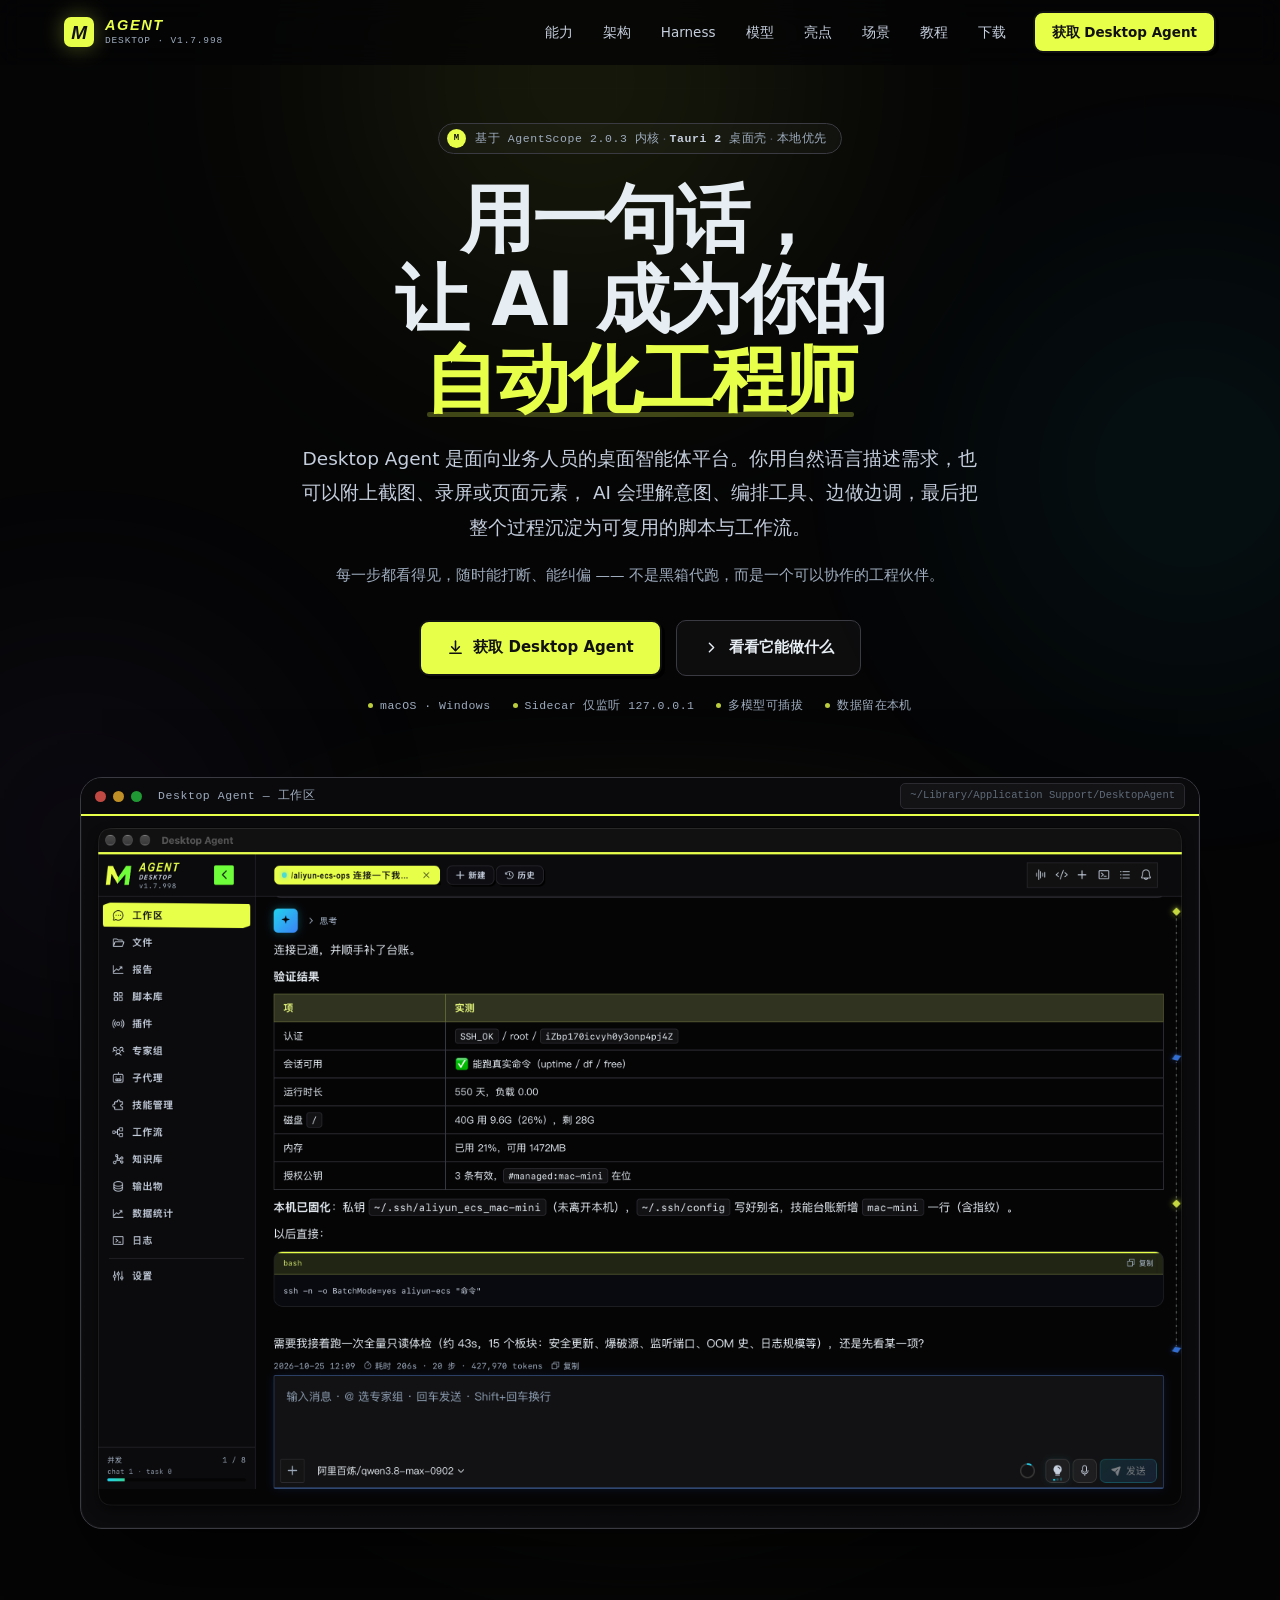
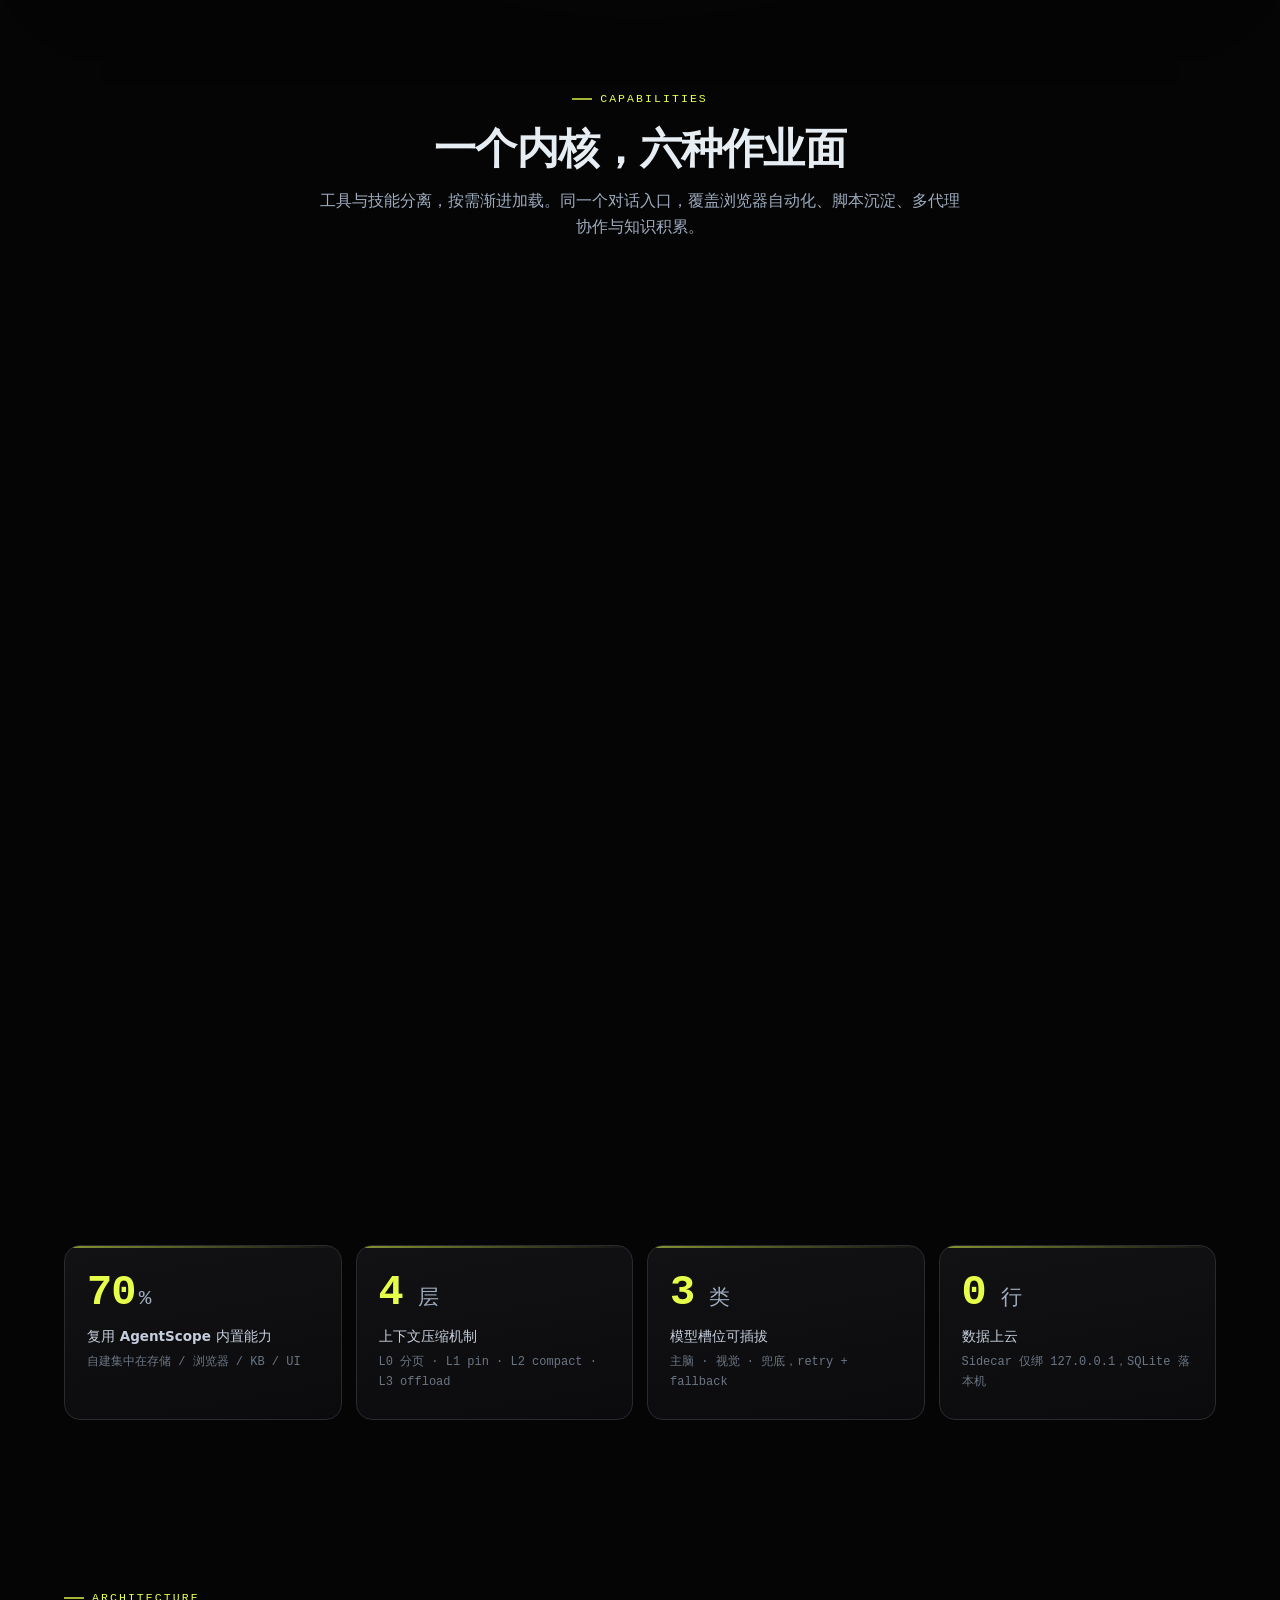
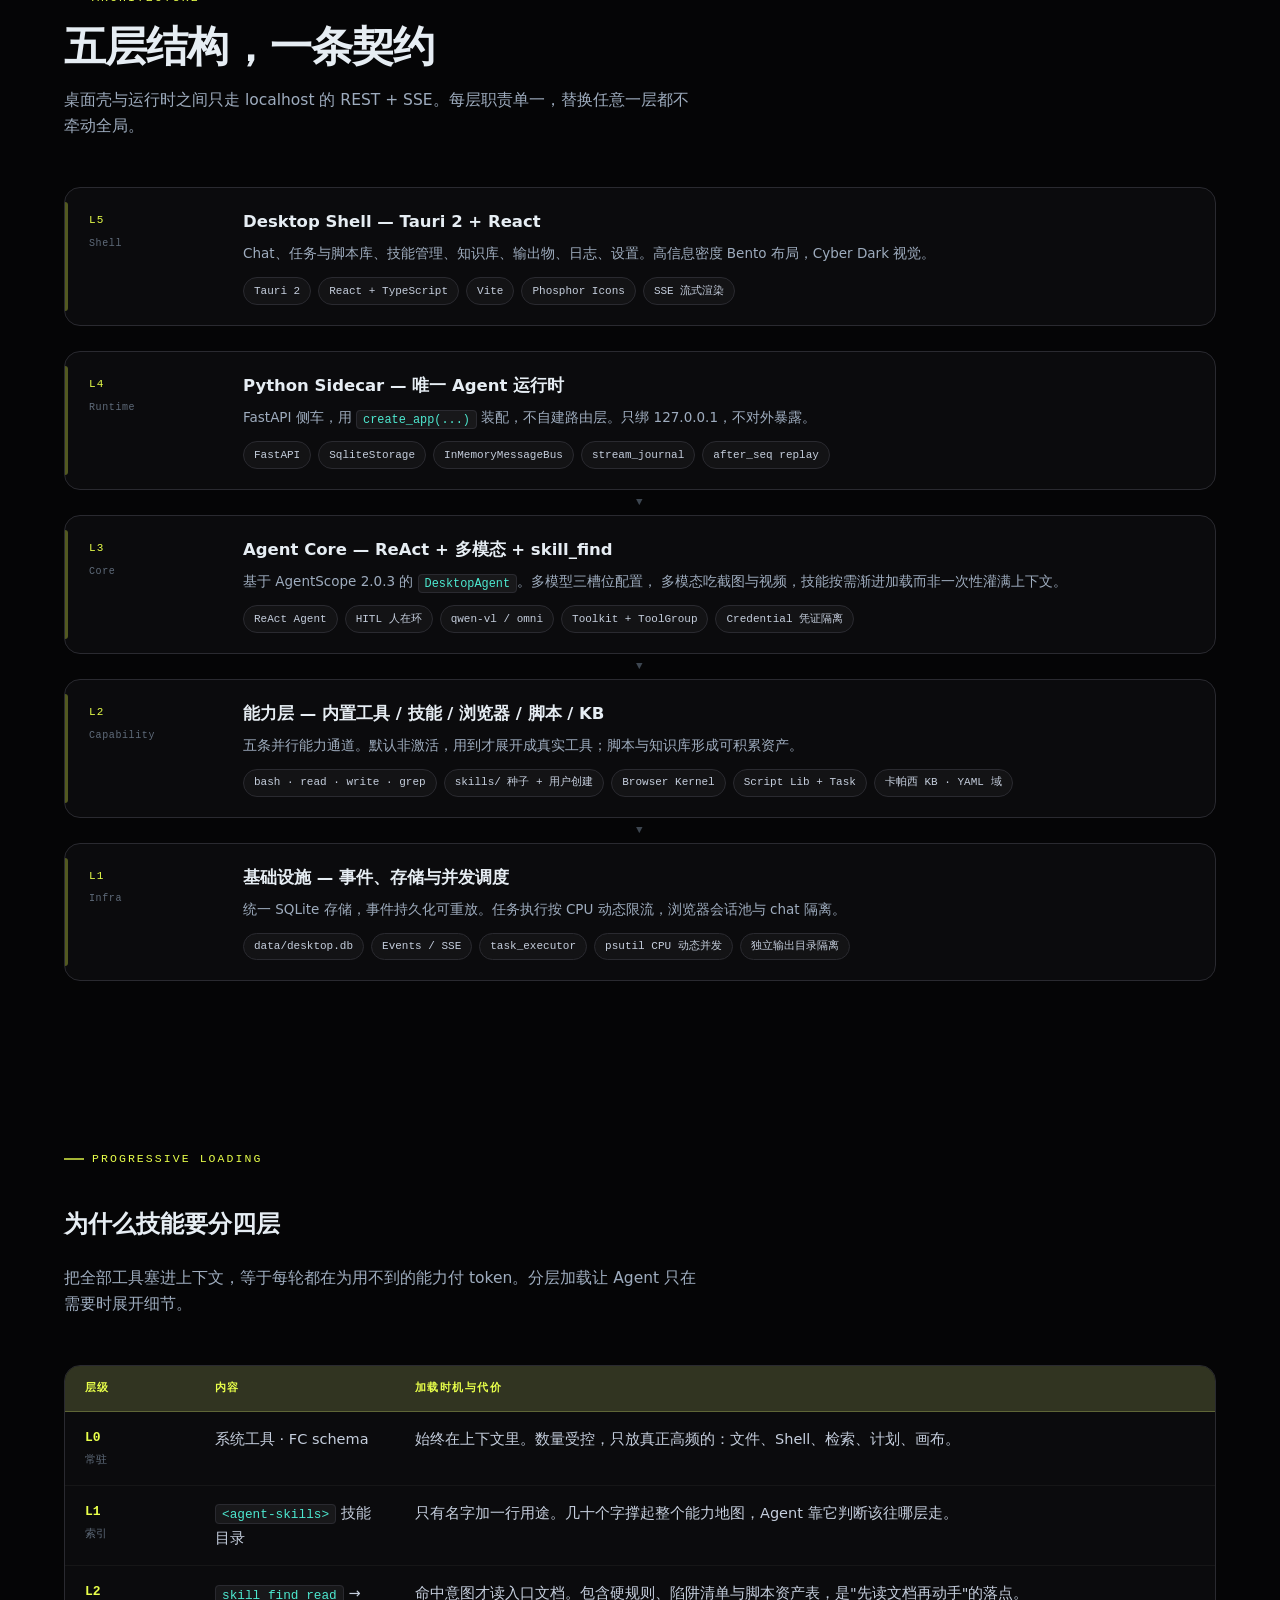
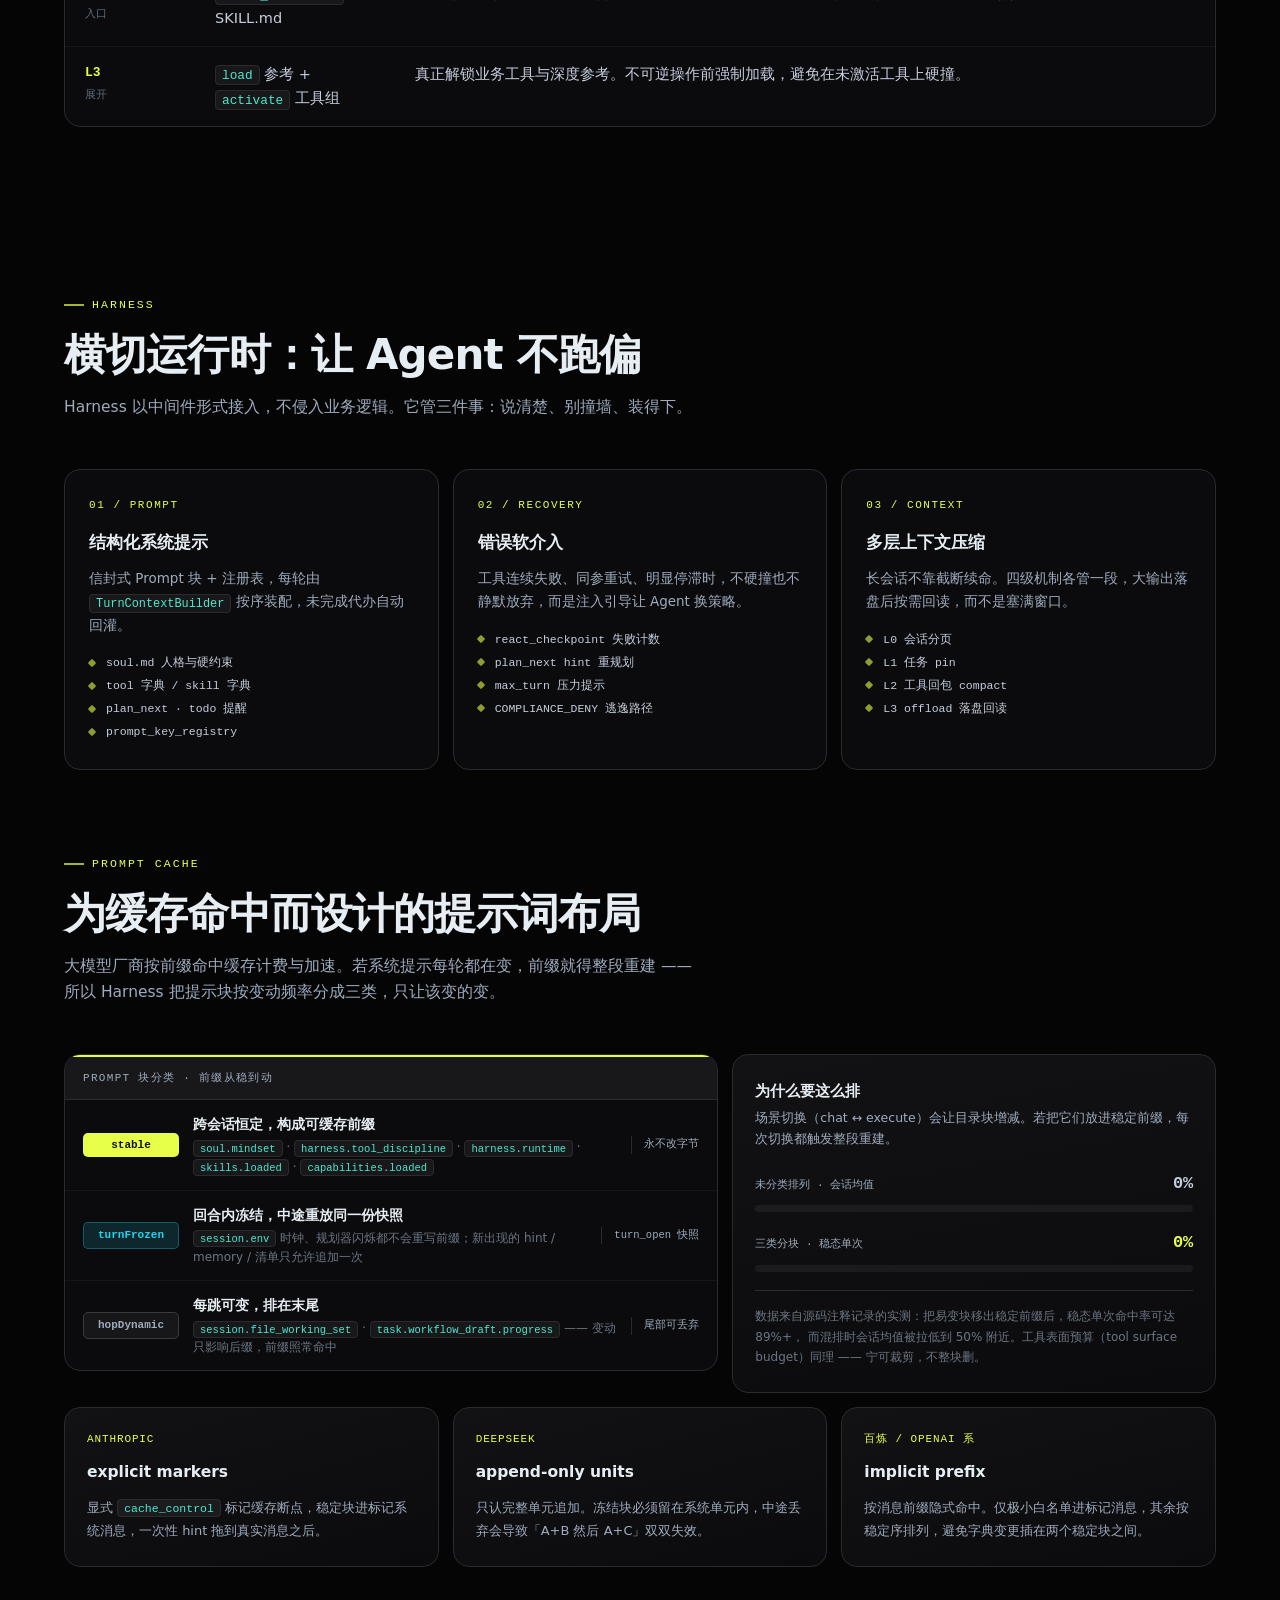
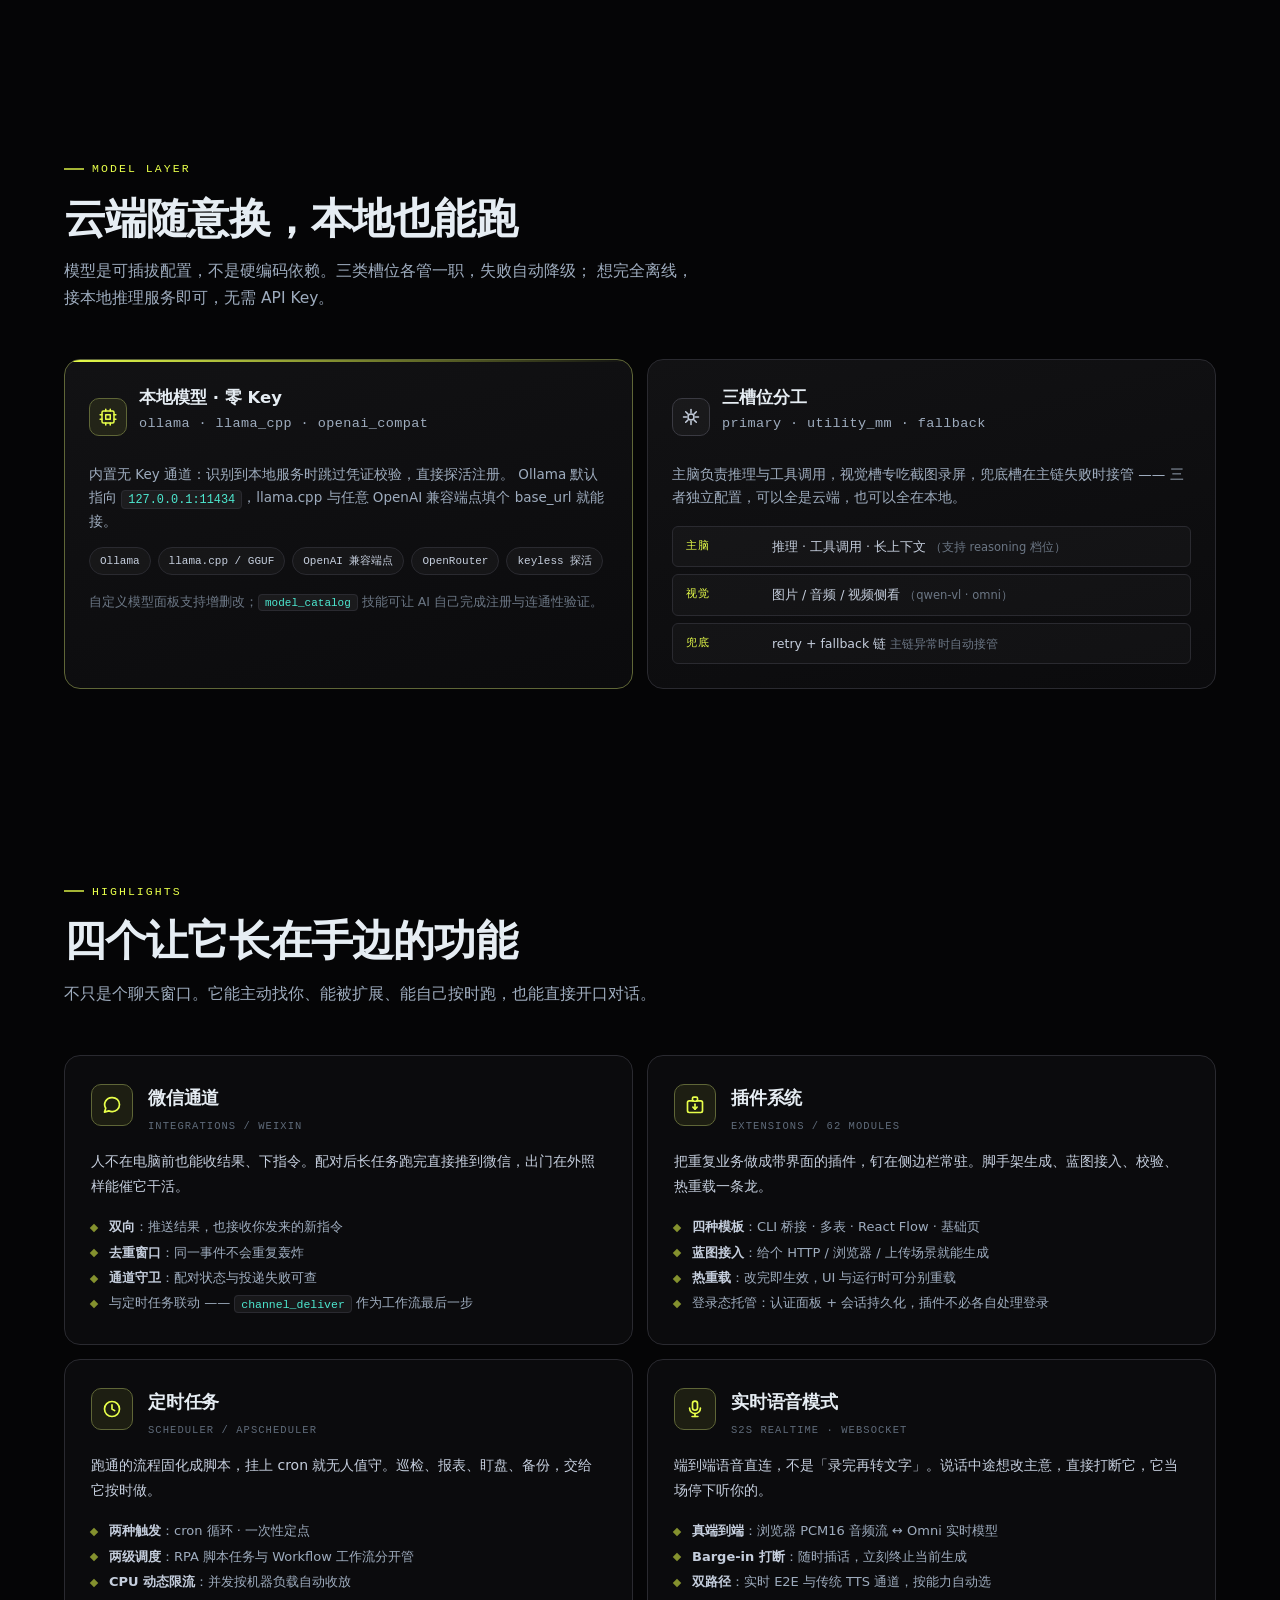
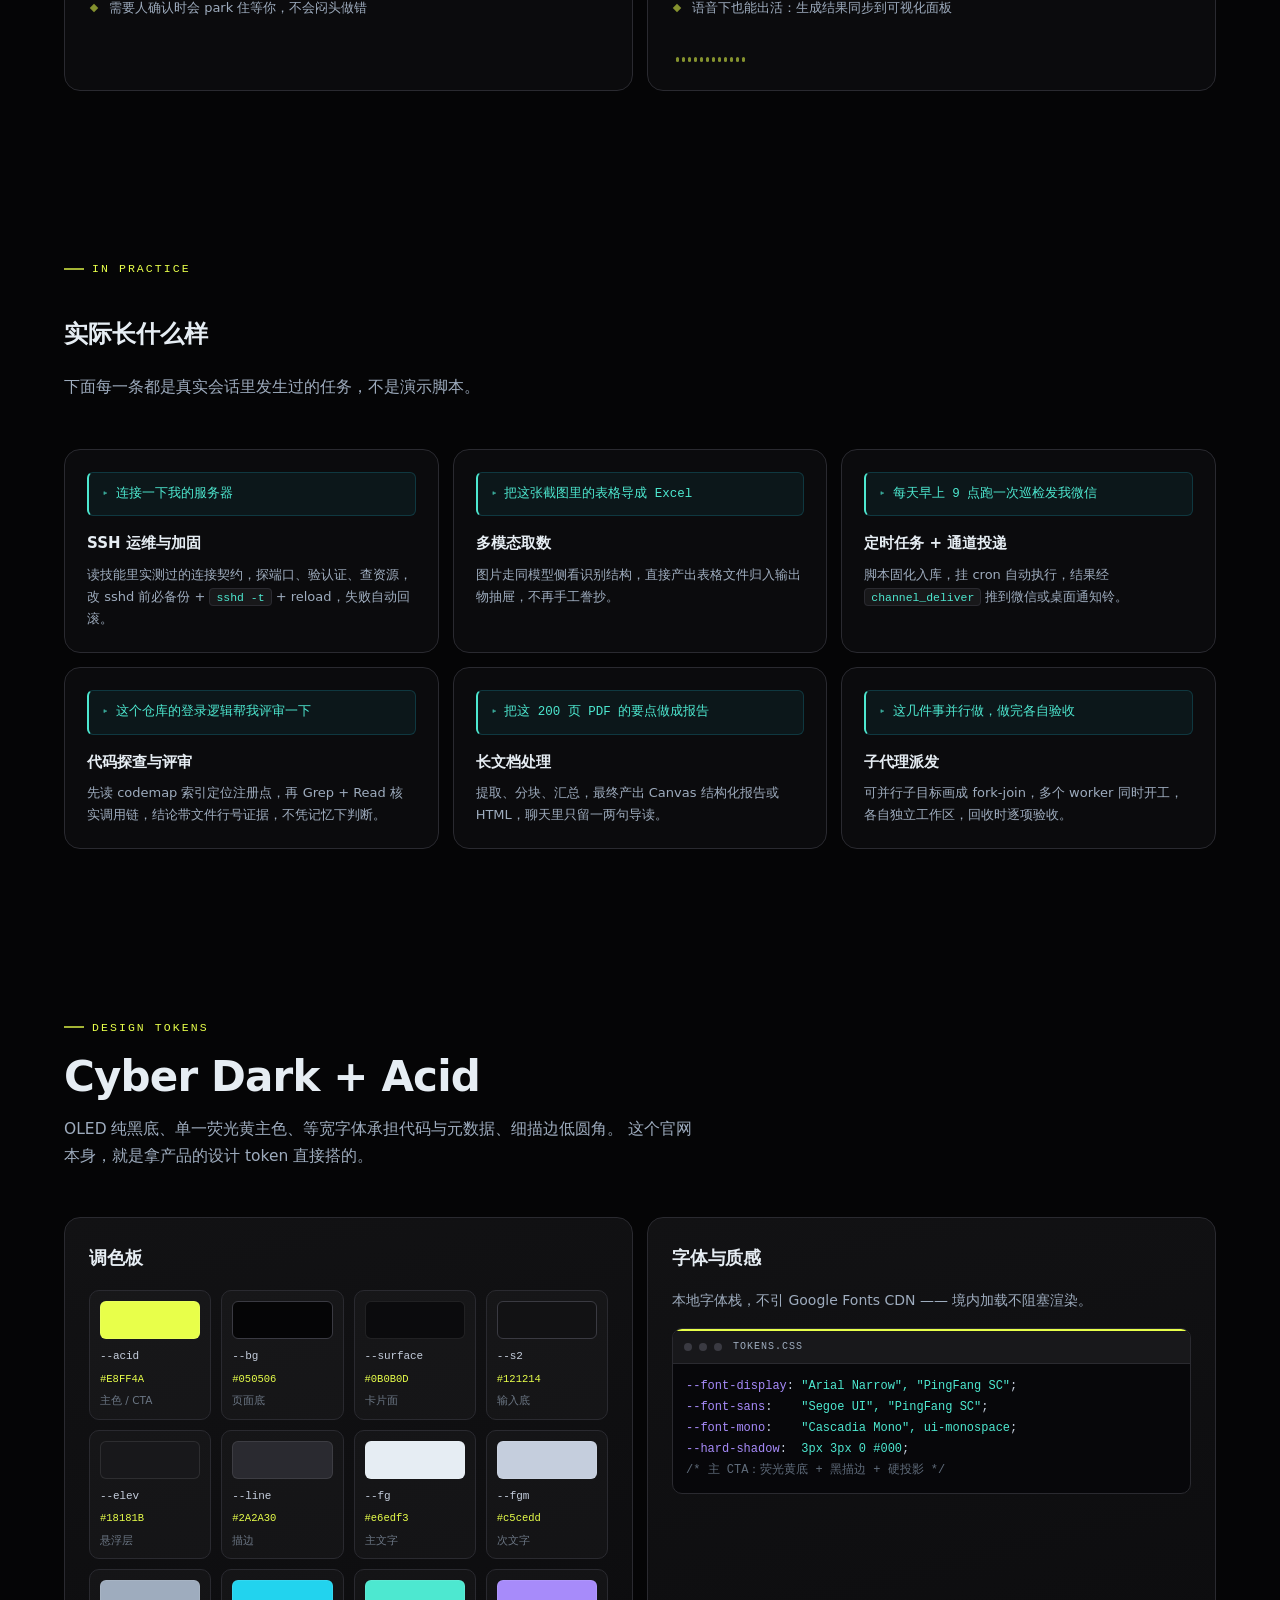
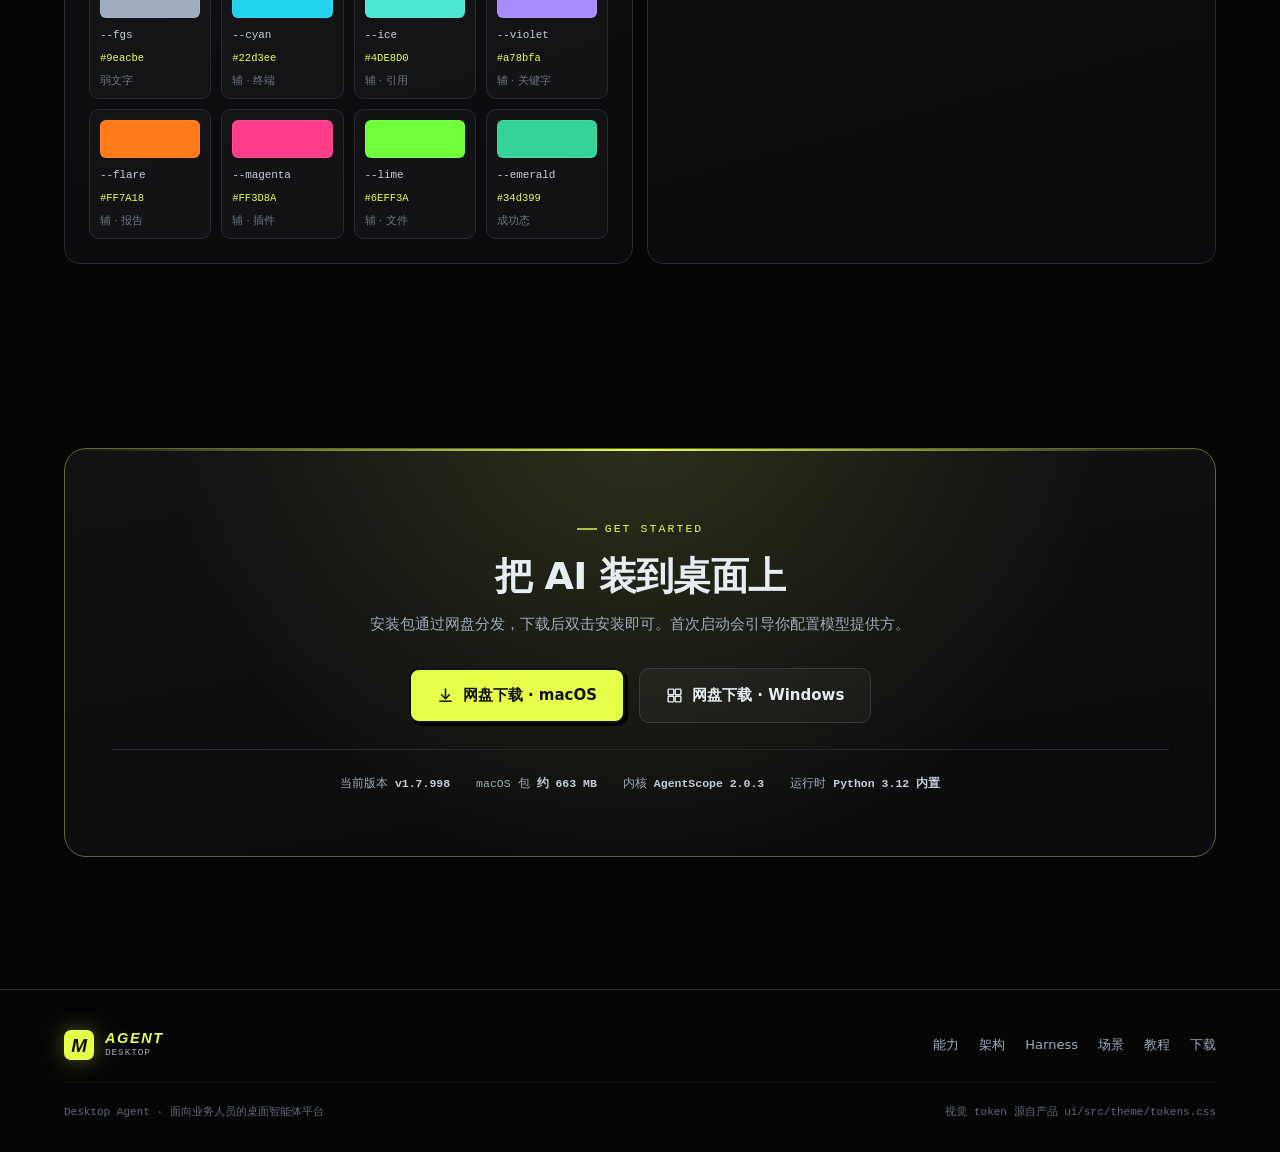
==== commit 0b745eb0: "feat: 新增使用教程页并移除 README 中的公网 IP - tutorial.html/.css/.js：四章教程（新手配置、九大功能、记忆机制、终端与 Coding CLI），   左侧粘性" ====
--- a/index.html
+++ b/index.html
@@ -40,6 +40,7 @@
       <a class="nav__link" href="#models">模型</a>
       <a class="nav__link" href="#features">亮点</a>
       <a class="nav__link" href="#scenes">场景</a>
+      <a class="nav__link" href="tutorial.html">教程</a>
       <a class="nav__link" href="#download">下载</a>
       <a class="nav__cta" href="#download">获取 Desktop Agent</a>
     </nav>
@@ -807,6 +808,7 @@
         <a href="#arch">架构</a>
         <a href="#harness">Harness</a>
         <a href="#scenes">场景</a>
+        <a href="tutorial.html">教程</a>
         <a href="#download">下载</a>
       </div>
     </div>
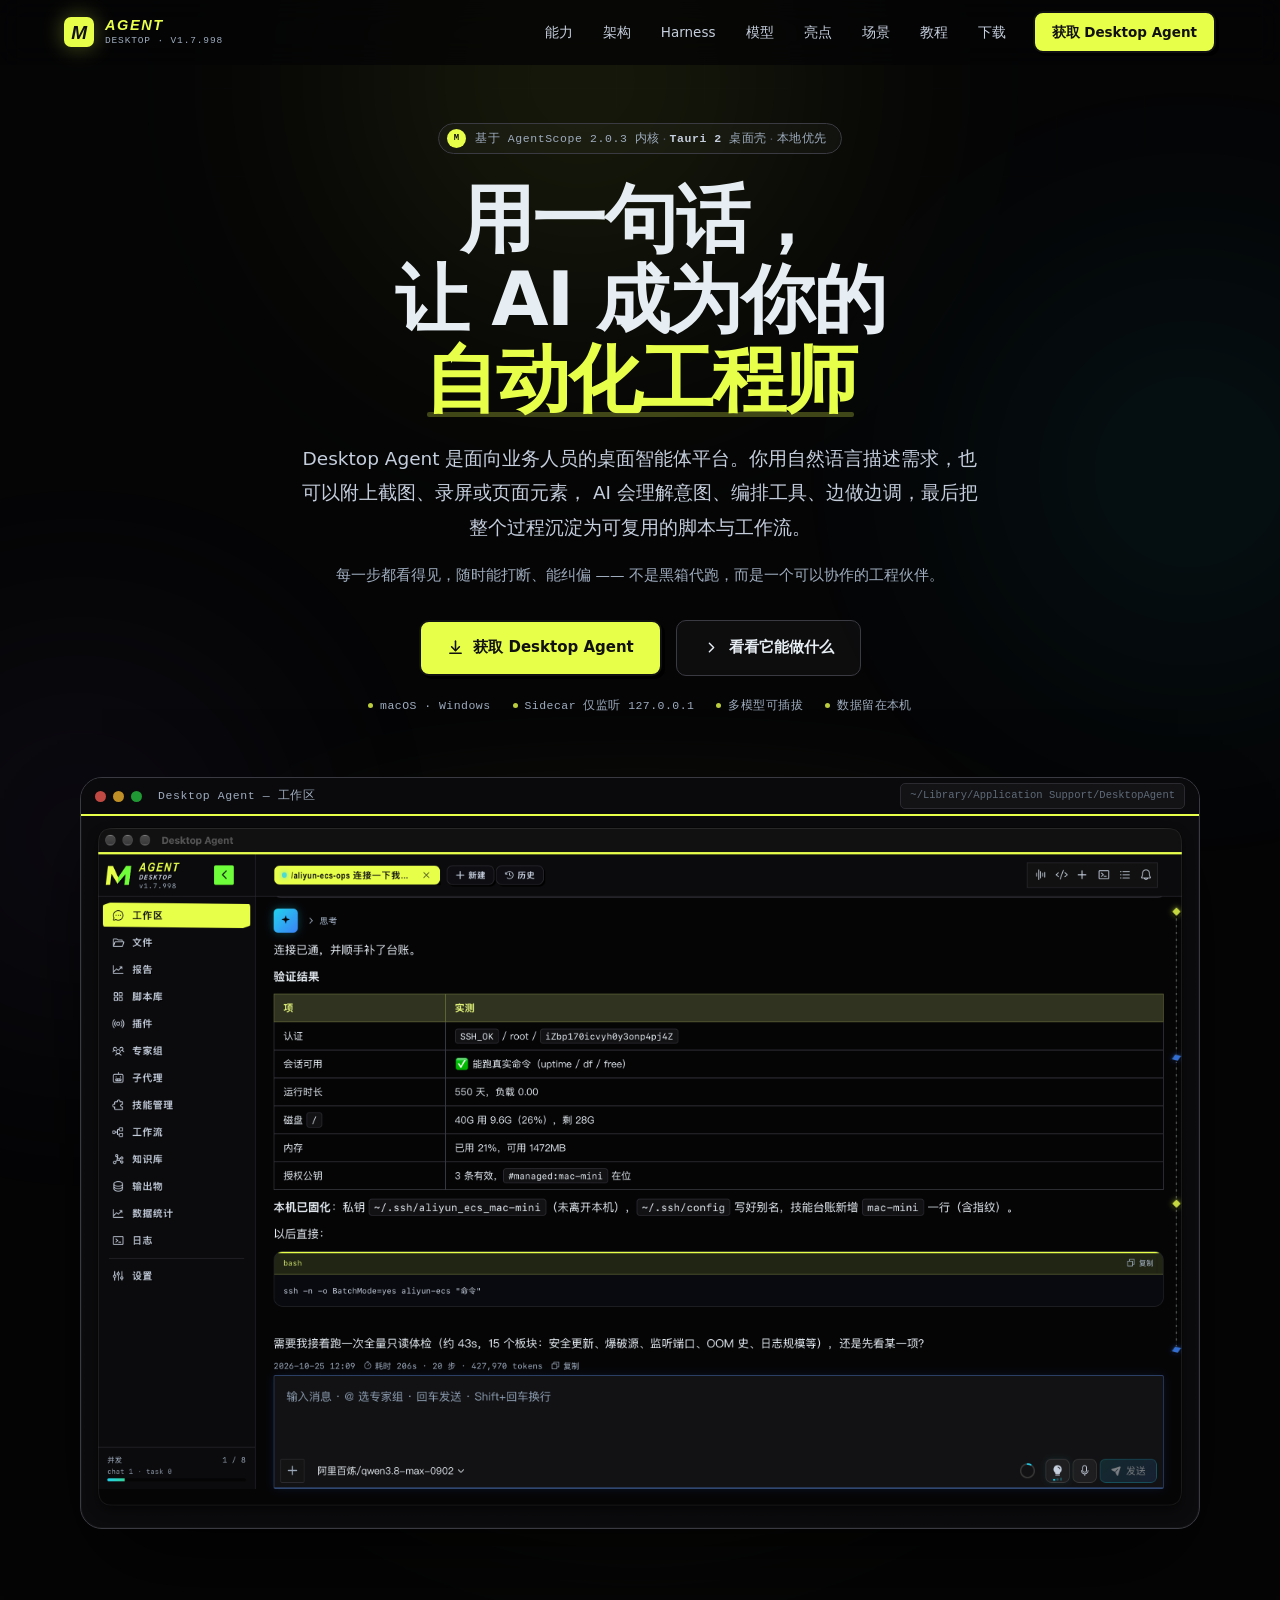
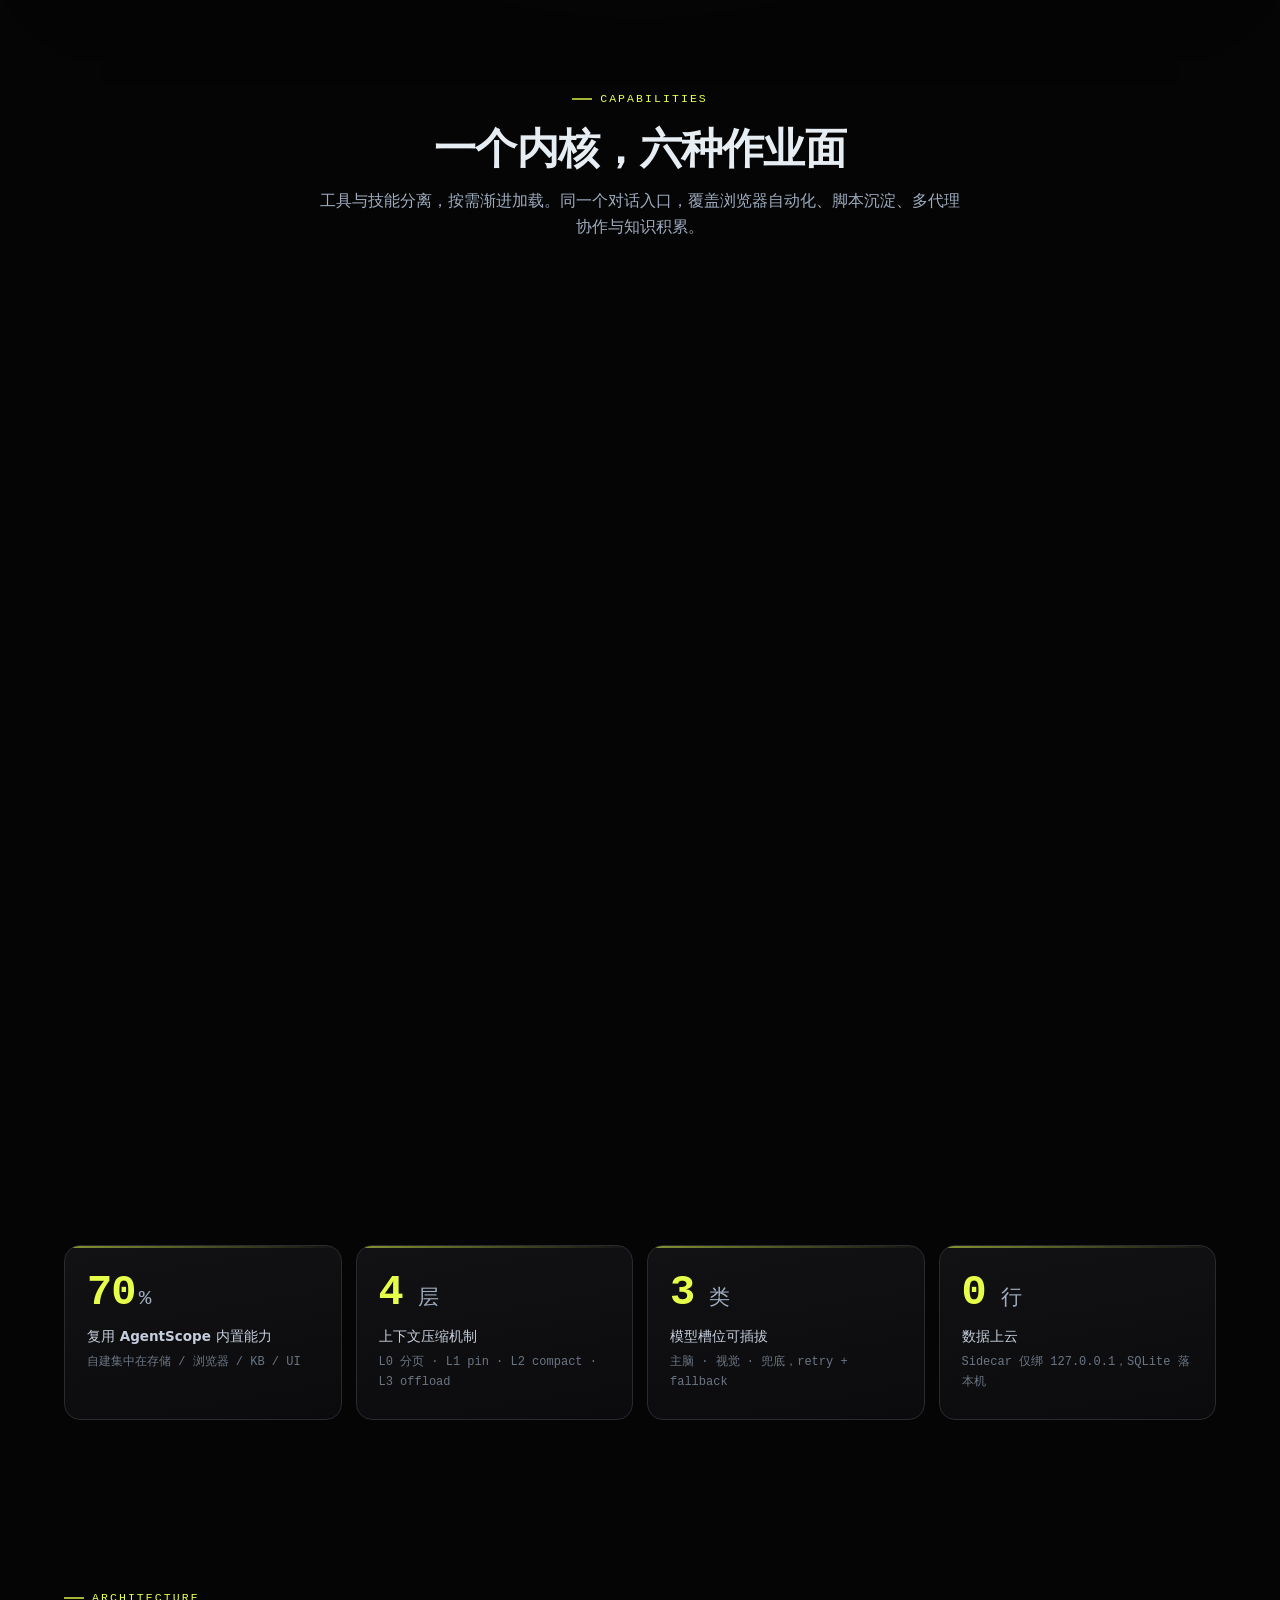
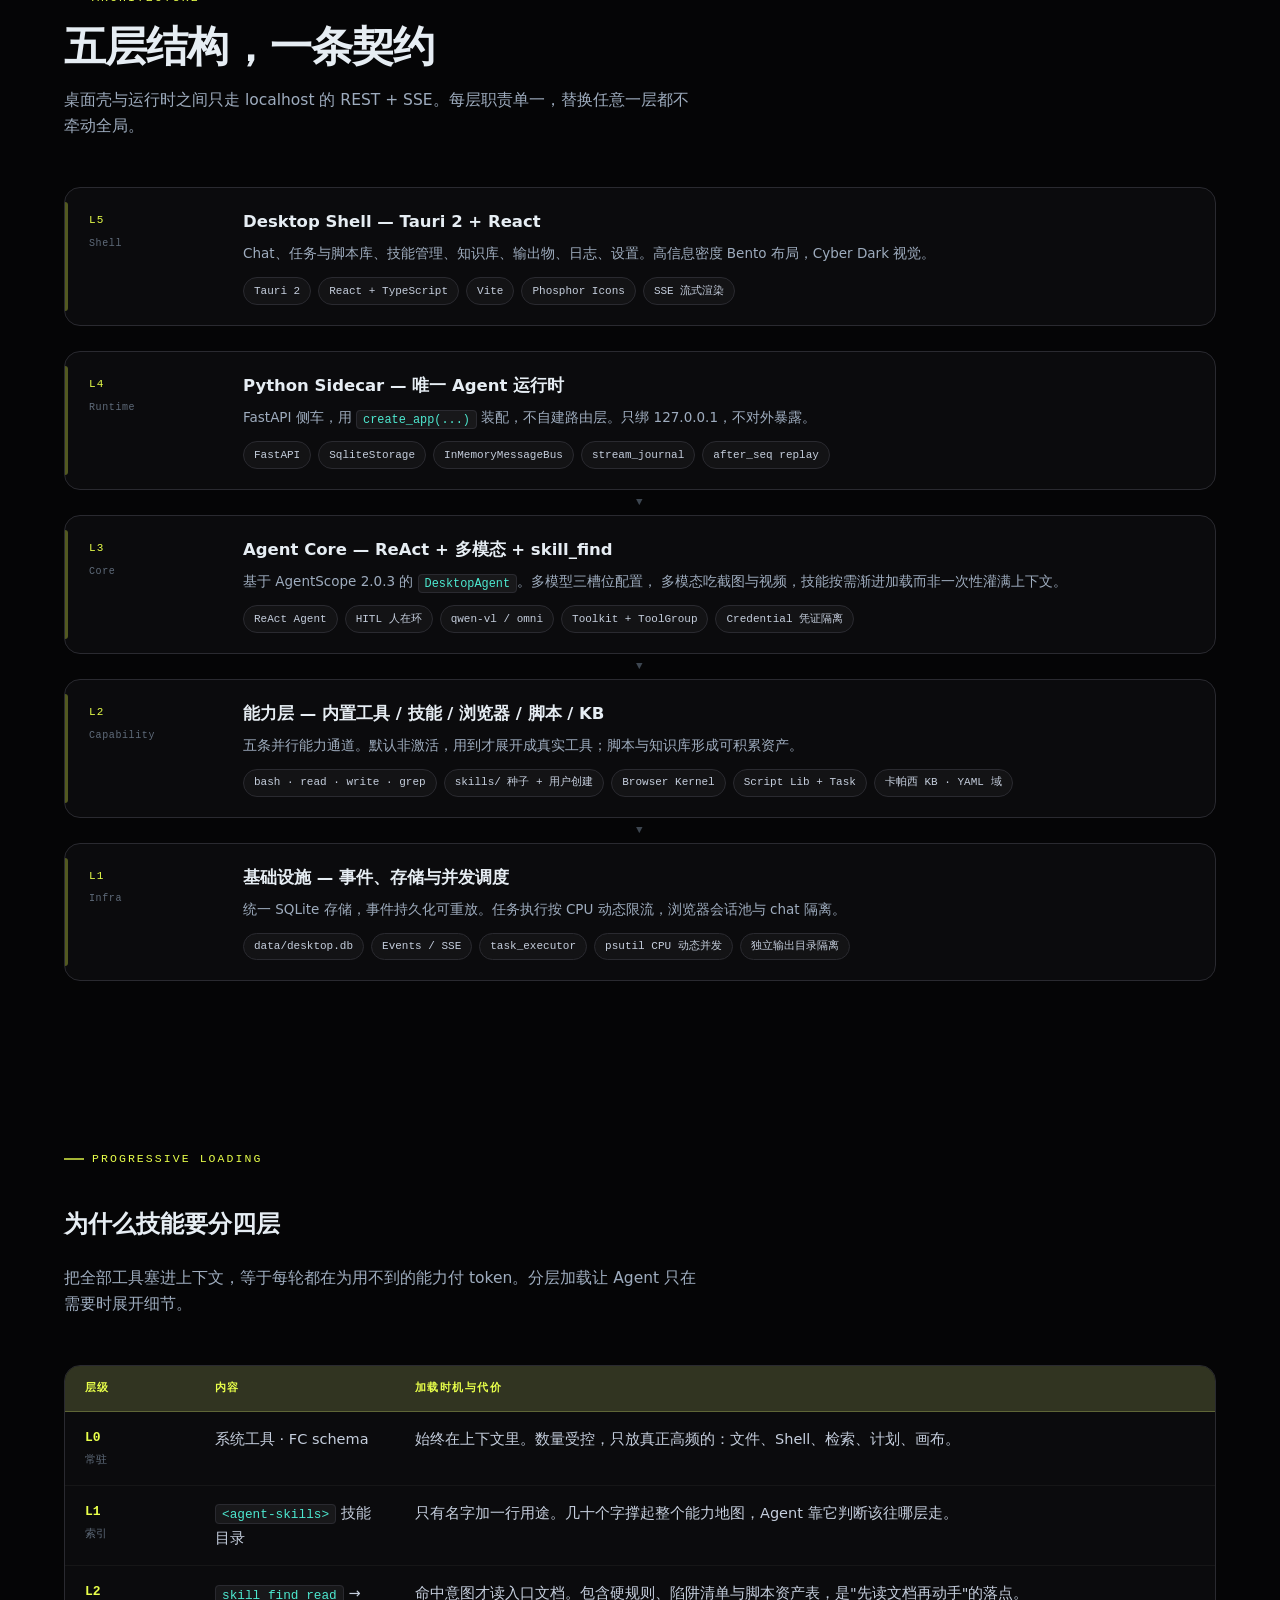
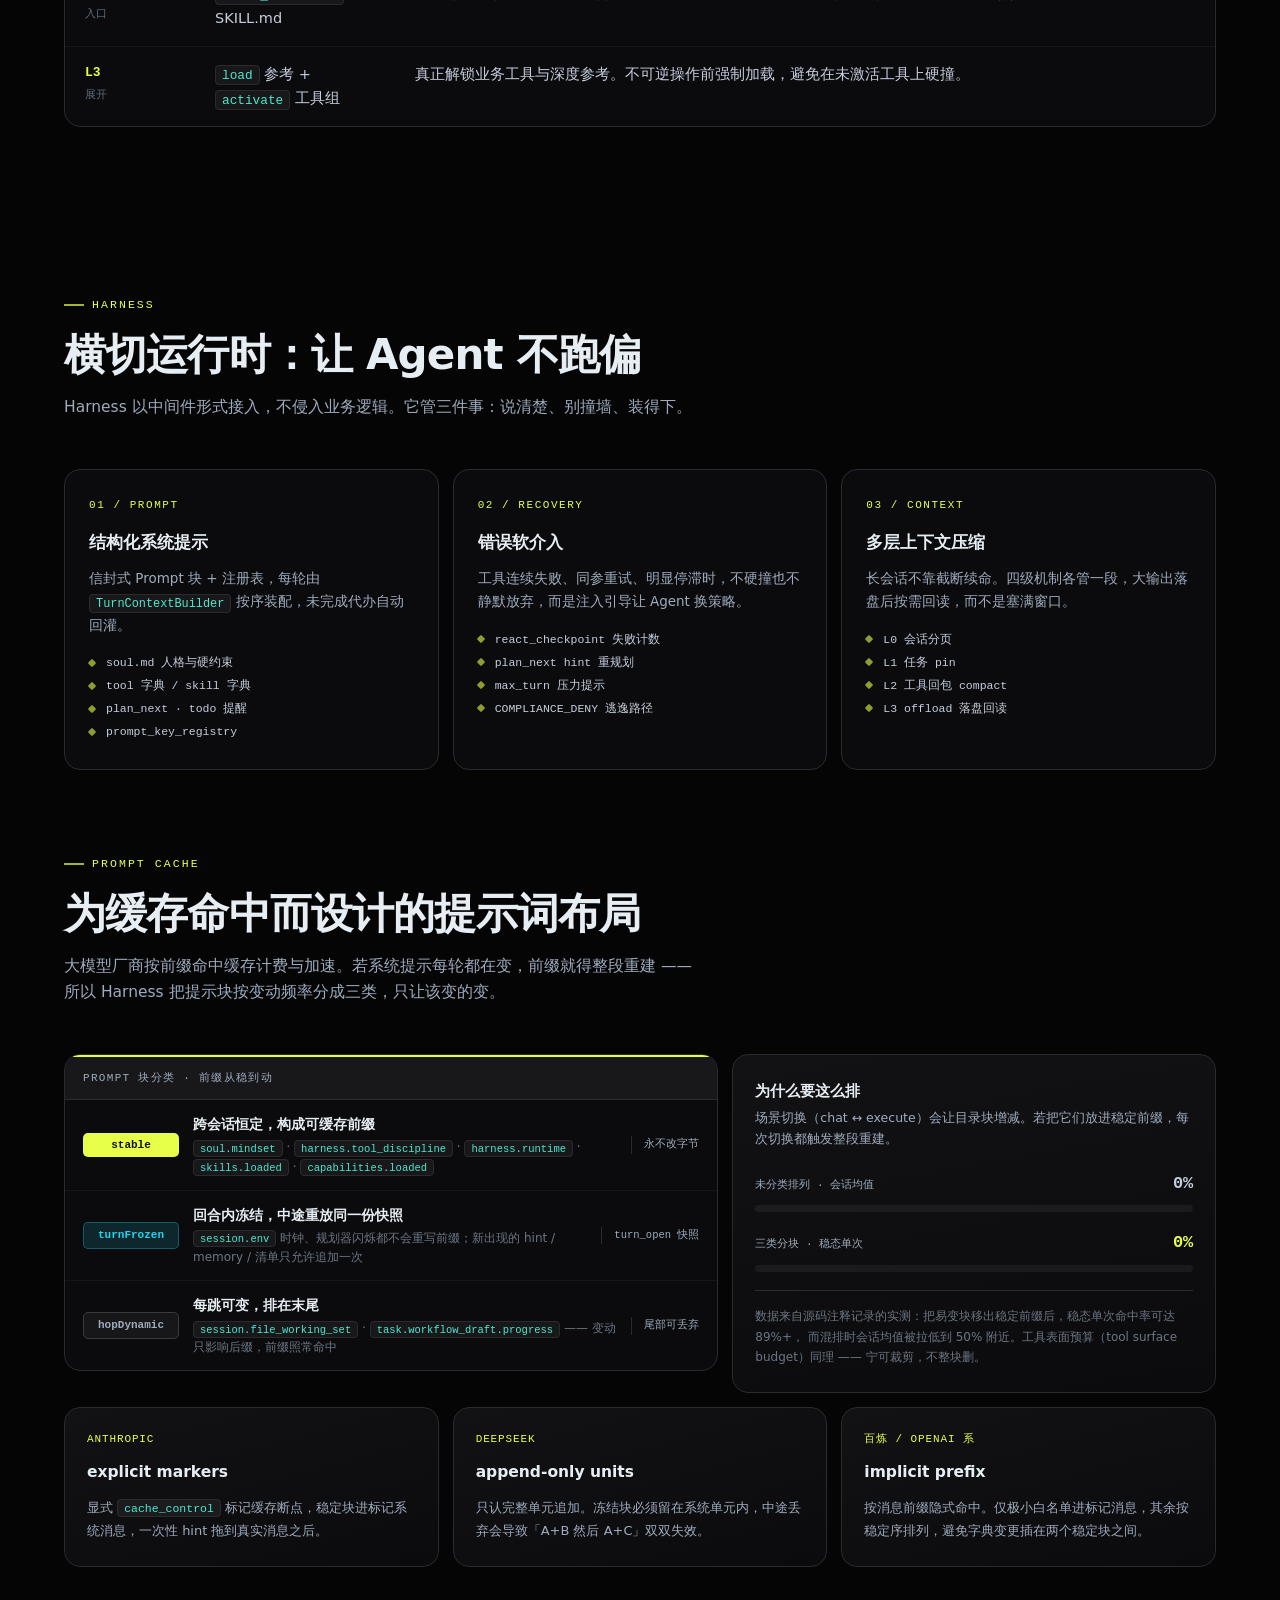
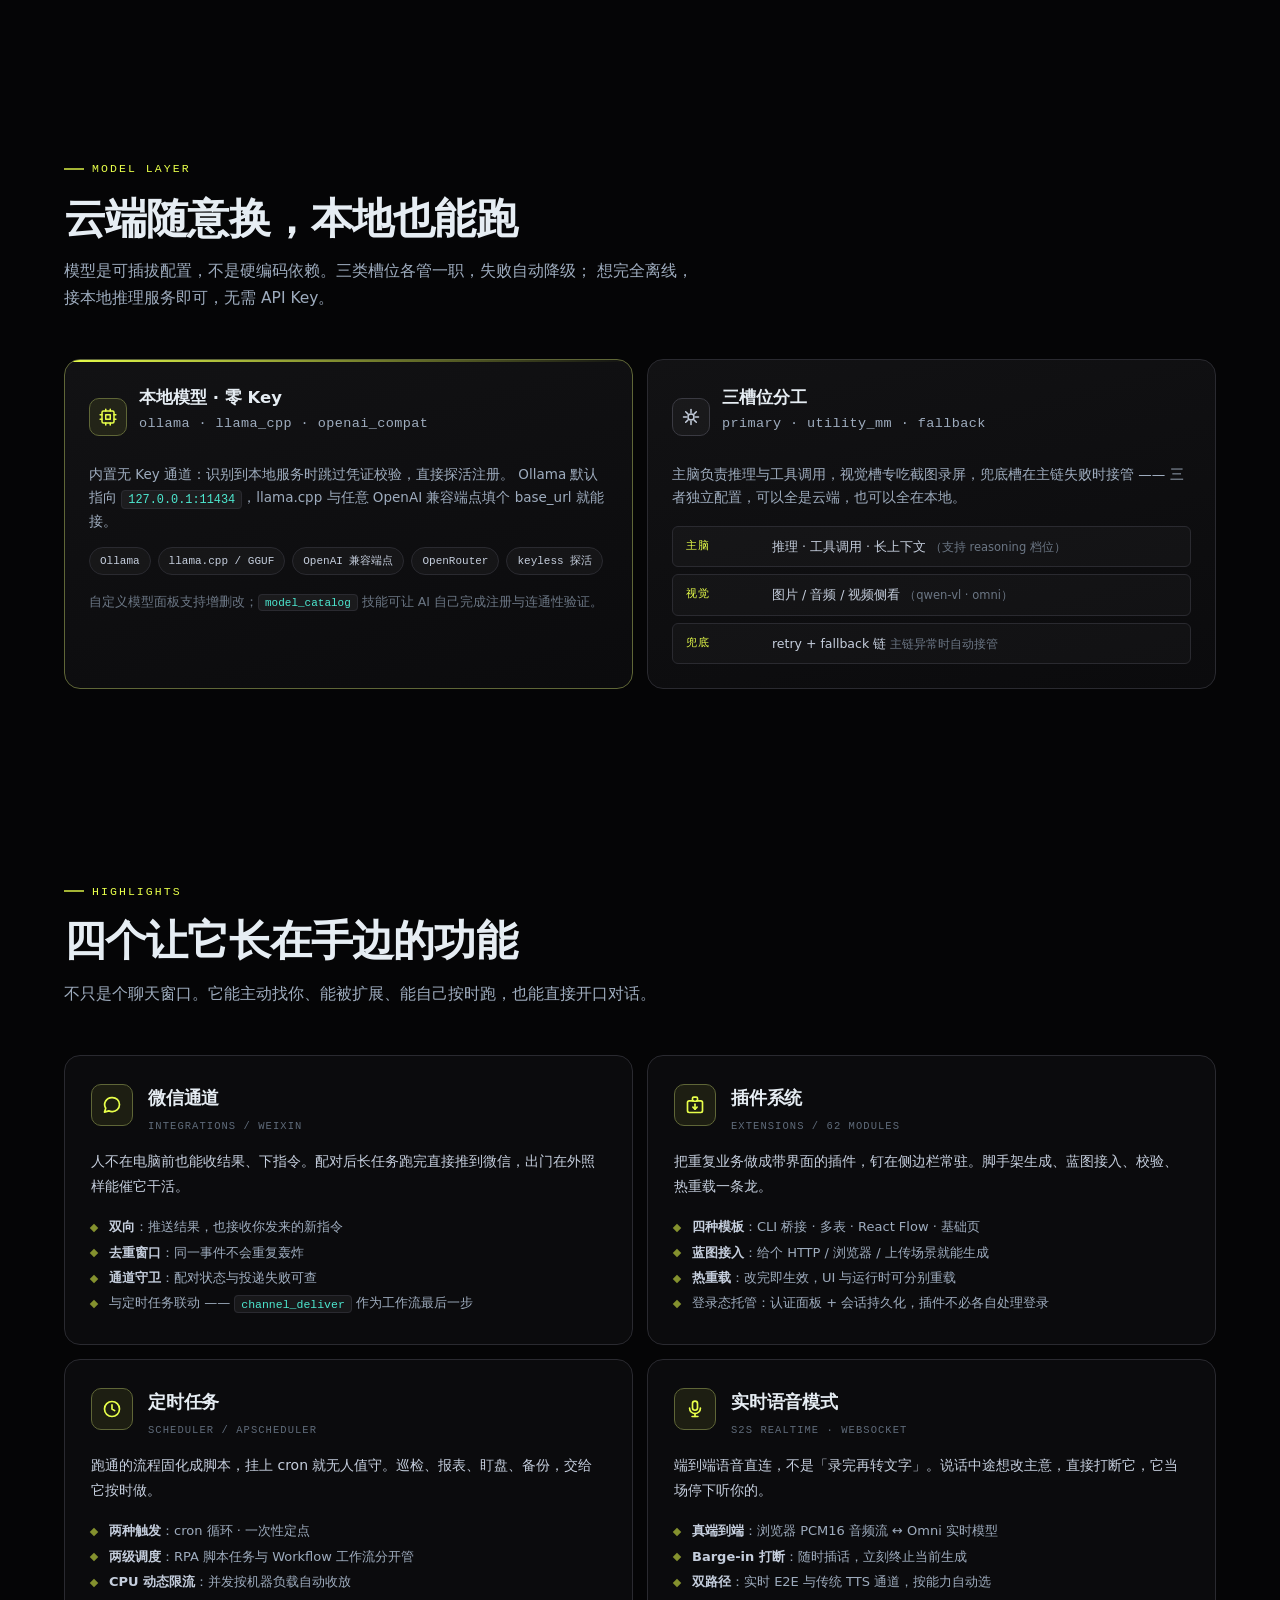
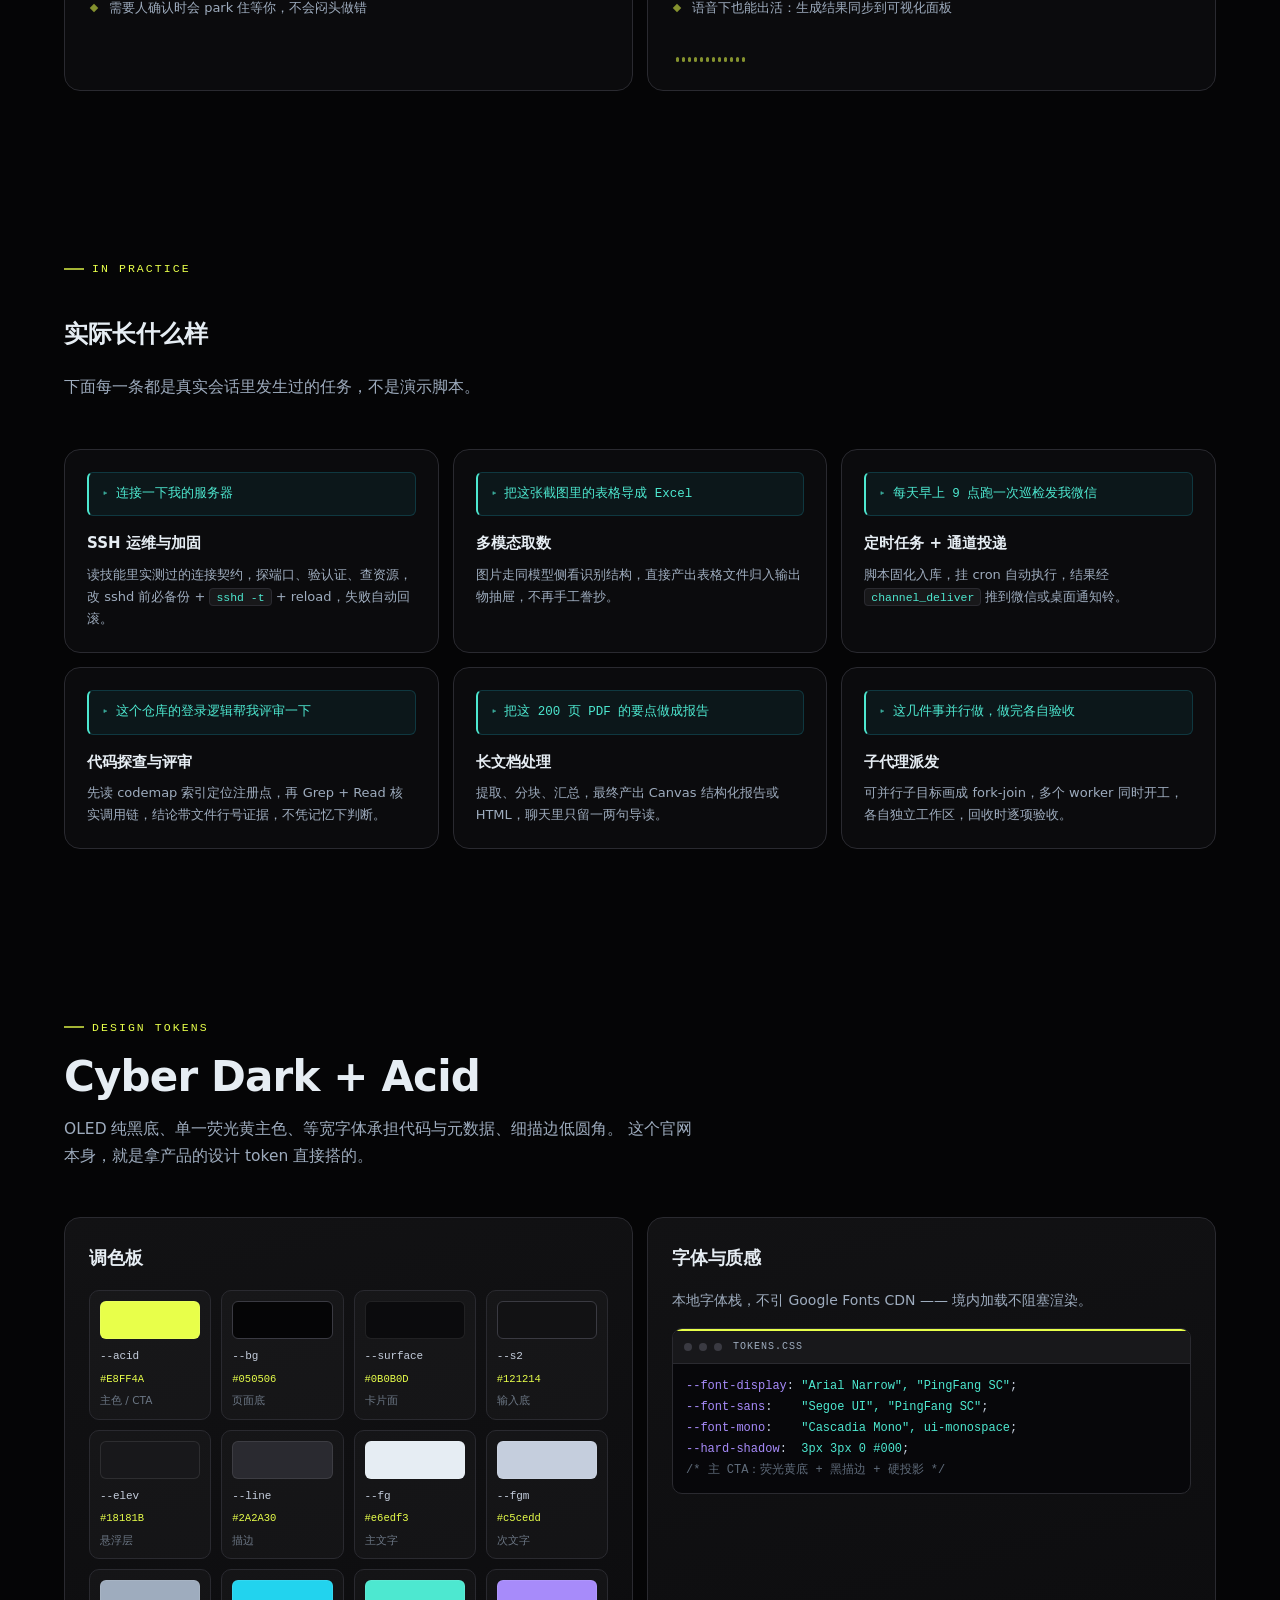
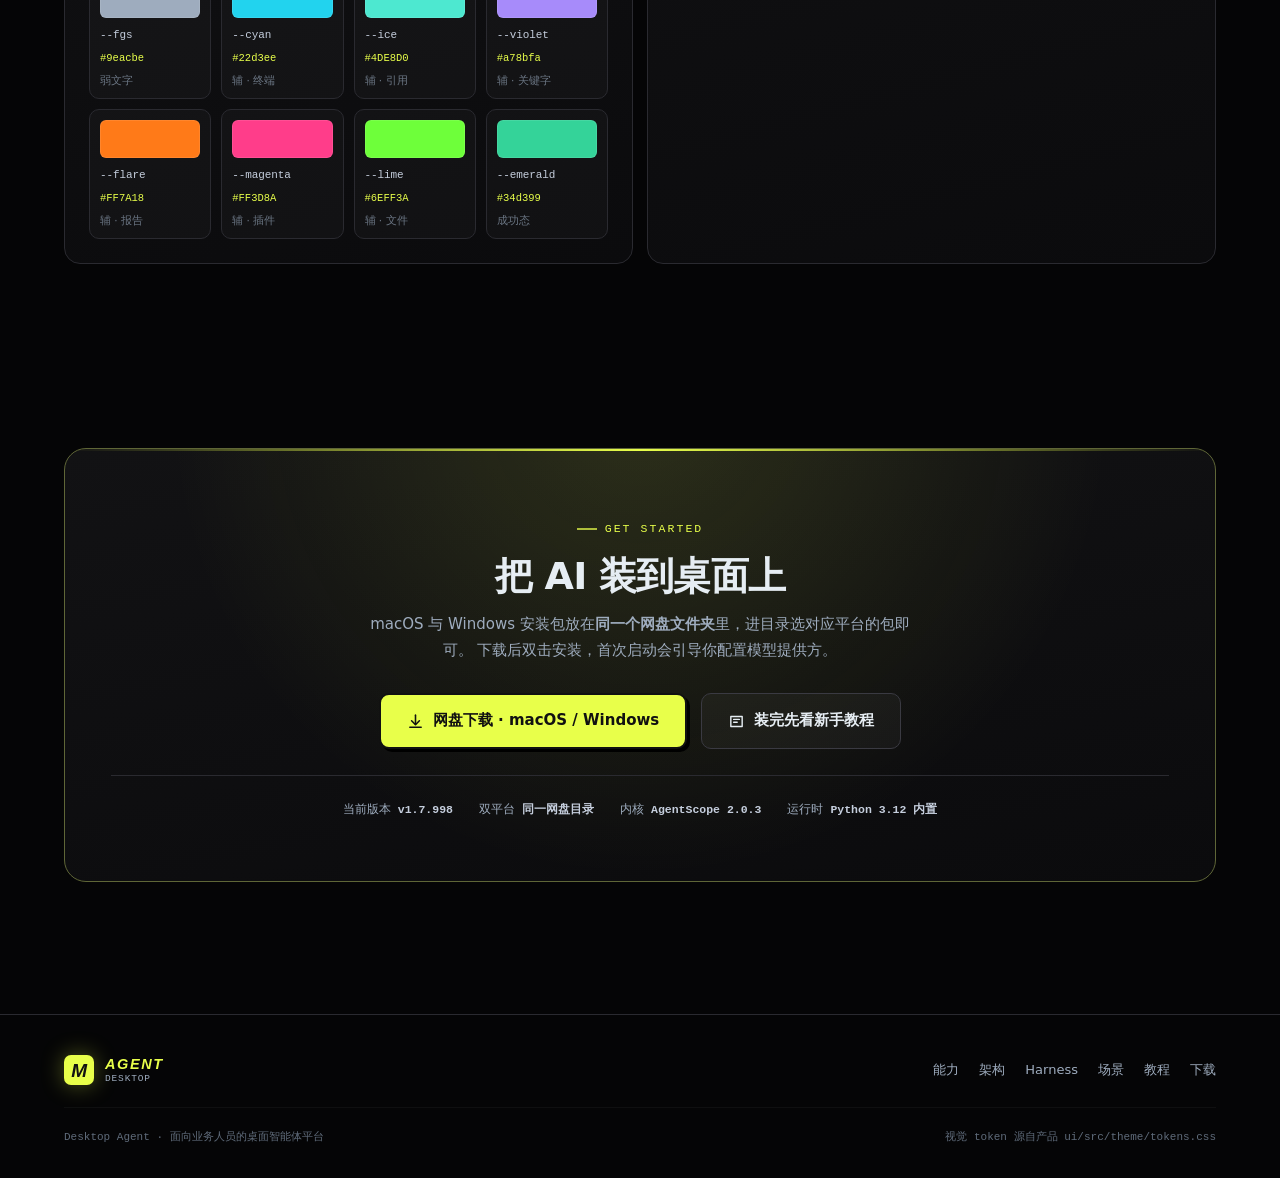
==== commit e10096a5: "chore: 下载改为单一网盘目录（macOS / Windows 同文件夹） - 网盘链接更新为 pan.quark.cn/s/0610d48e619c，双平台安装包放同一目录，   后续迭代只需替" ====
--- a/index.html
+++ b/index.html
@@ -767,22 +767,25 @@
     <div class="dl rv">
       <span class="eyebrow" style="justify-content:center">Get Started</span>
       <h2>把 AI 装到桌面上</h2>
-      <p>安装包通过网盘分发，下载后双击安装即可。首次启动会引导你配置模型提供方。</p>
+      <p>
+        macOS 与 Windows 安装包放在<b>同一个网盘文件夹</b>里，进目录选对应平台的包即可。
+        下载后双击安装，首次启动会引导你配置模型提供方。
+      </p>
 
       <div class="dl__actions">
-        <a class="btn btn--primary" href="https://pan.quark.cn/s/92552669a346" target="_blank" rel="noopener noreferrer">
+        <a class="btn btn--primary" href="https://pan.quark.cn/s/0610d48e619c" target="_blank" rel="noopener noreferrer">
           <svg viewBox="0 0 24 24" fill="none" stroke="currentColor" stroke-width="2.2" stroke-linecap="round" stroke-linejoin="round"><path d="M12 3v13"/><path d="m6.5 11 5.5 5.5L17.5 11"/><path d="M4 20h16"/></svg>
-          网盘下载 · macOS
+          网盘下载 · macOS / Windows
         </a>
-        <a class="btn" href="https://pan.quark.cn/s/f327cc45eccd" target="_blank" rel="noopener noreferrer">
-          <svg viewBox="0 0 24 24" fill="none" stroke="currentColor" stroke-width="2" stroke-linecap="round" stroke-linejoin="round"><rect x="3" y="3" width="8" height="8" rx="1"/><rect x="13" y="3" width="8" height="8" rx="1"/><rect x="3" y="13" width="8" height="8" rx="1"/><rect x="13" y="13" width="8" height="8" rx="1"/></svg>
-          网盘下载 · Windows
+        <a class="btn" href="tutorial.html#s-model">
+          <svg viewBox="0 0 24 24" fill="none" stroke="currentColor" stroke-width="2" stroke-linecap="round" stroke-linejoin="round"><path d="M4 5h16v14H4z"/><path d="M8 9h8M8 13h5"/></svg>
+          装完先看新手教程
         </a>
       </div>
 
       <div class="dl__facts">
         <span>当前版本 <b>v1.7.998</b></span>
-        <span>macOS 包 <b>约 663 MB</b></span>
+        <span>双平台 <b>同一网盘目录</b></span>
         <span>内核 <b>AgentScope 2.0.3</b></span>
         <span>运行时 <b>Python 3.12 内置</b></span>
       </div>
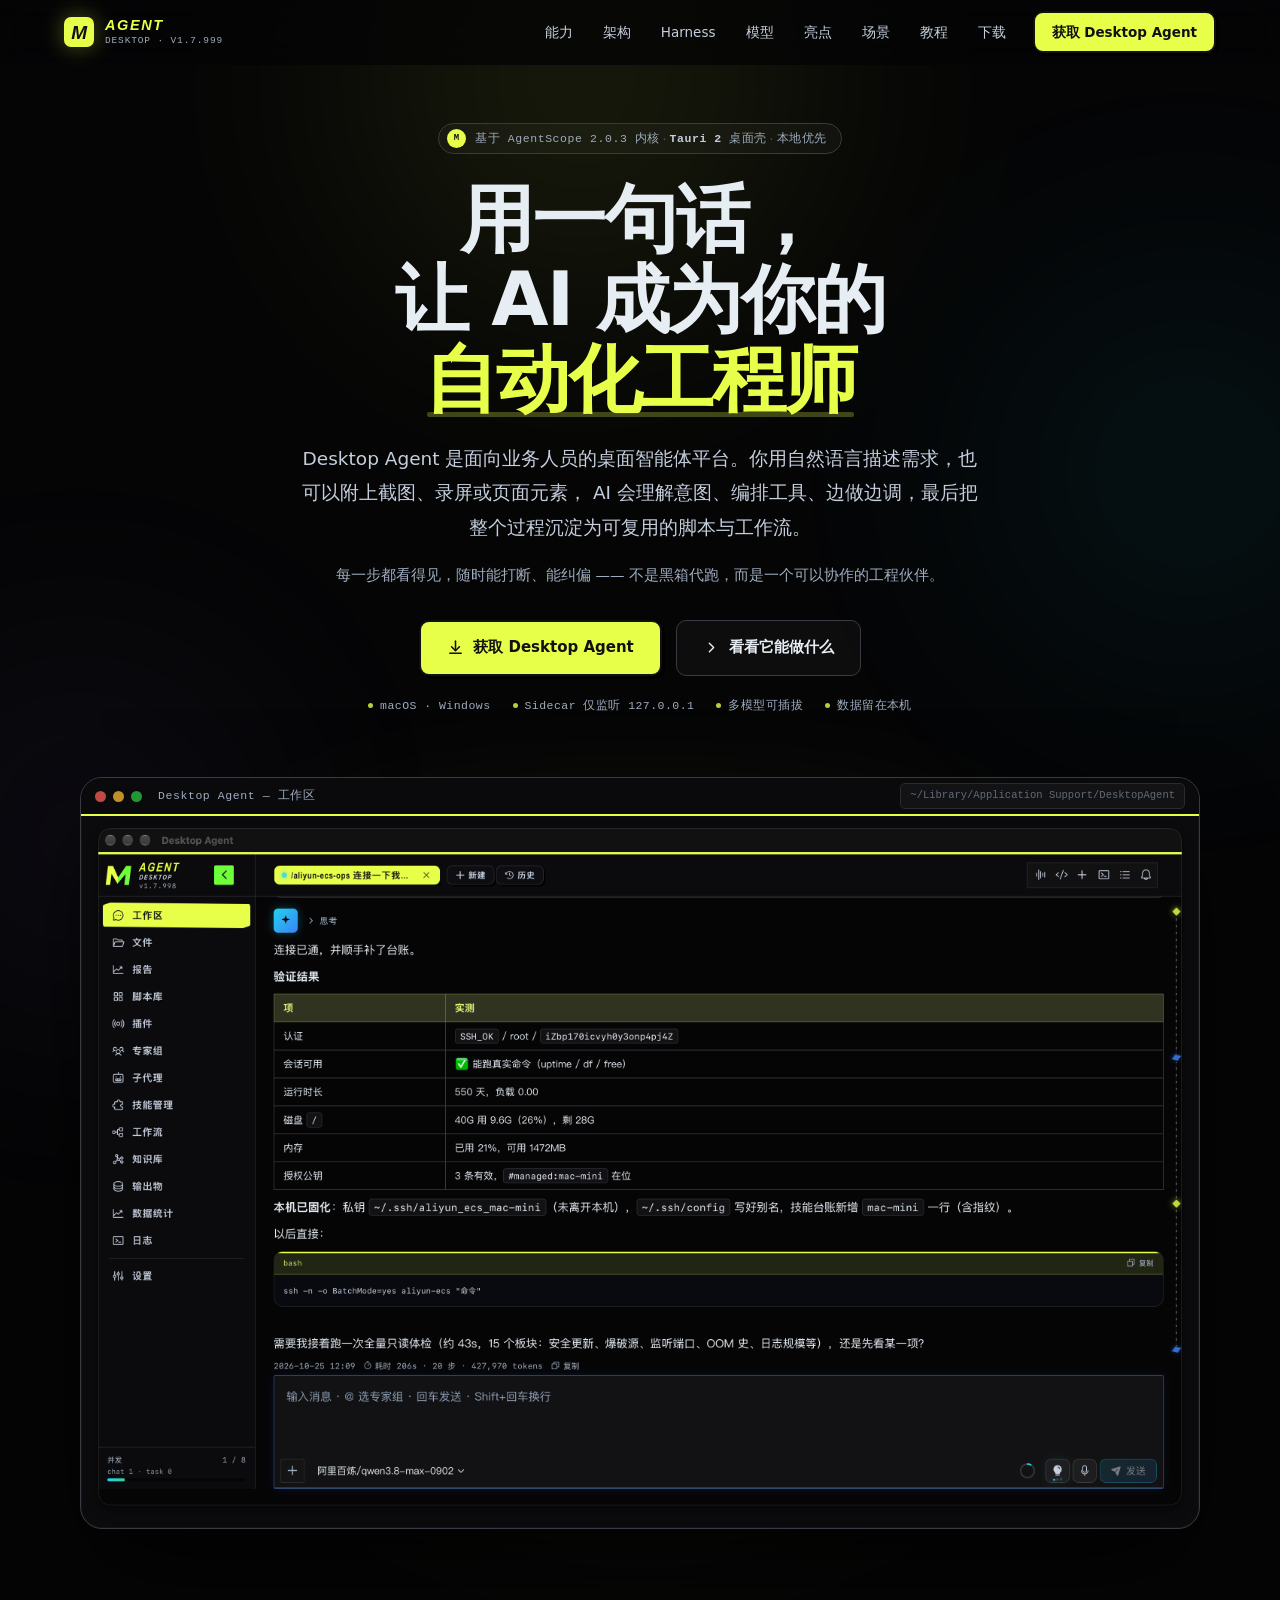
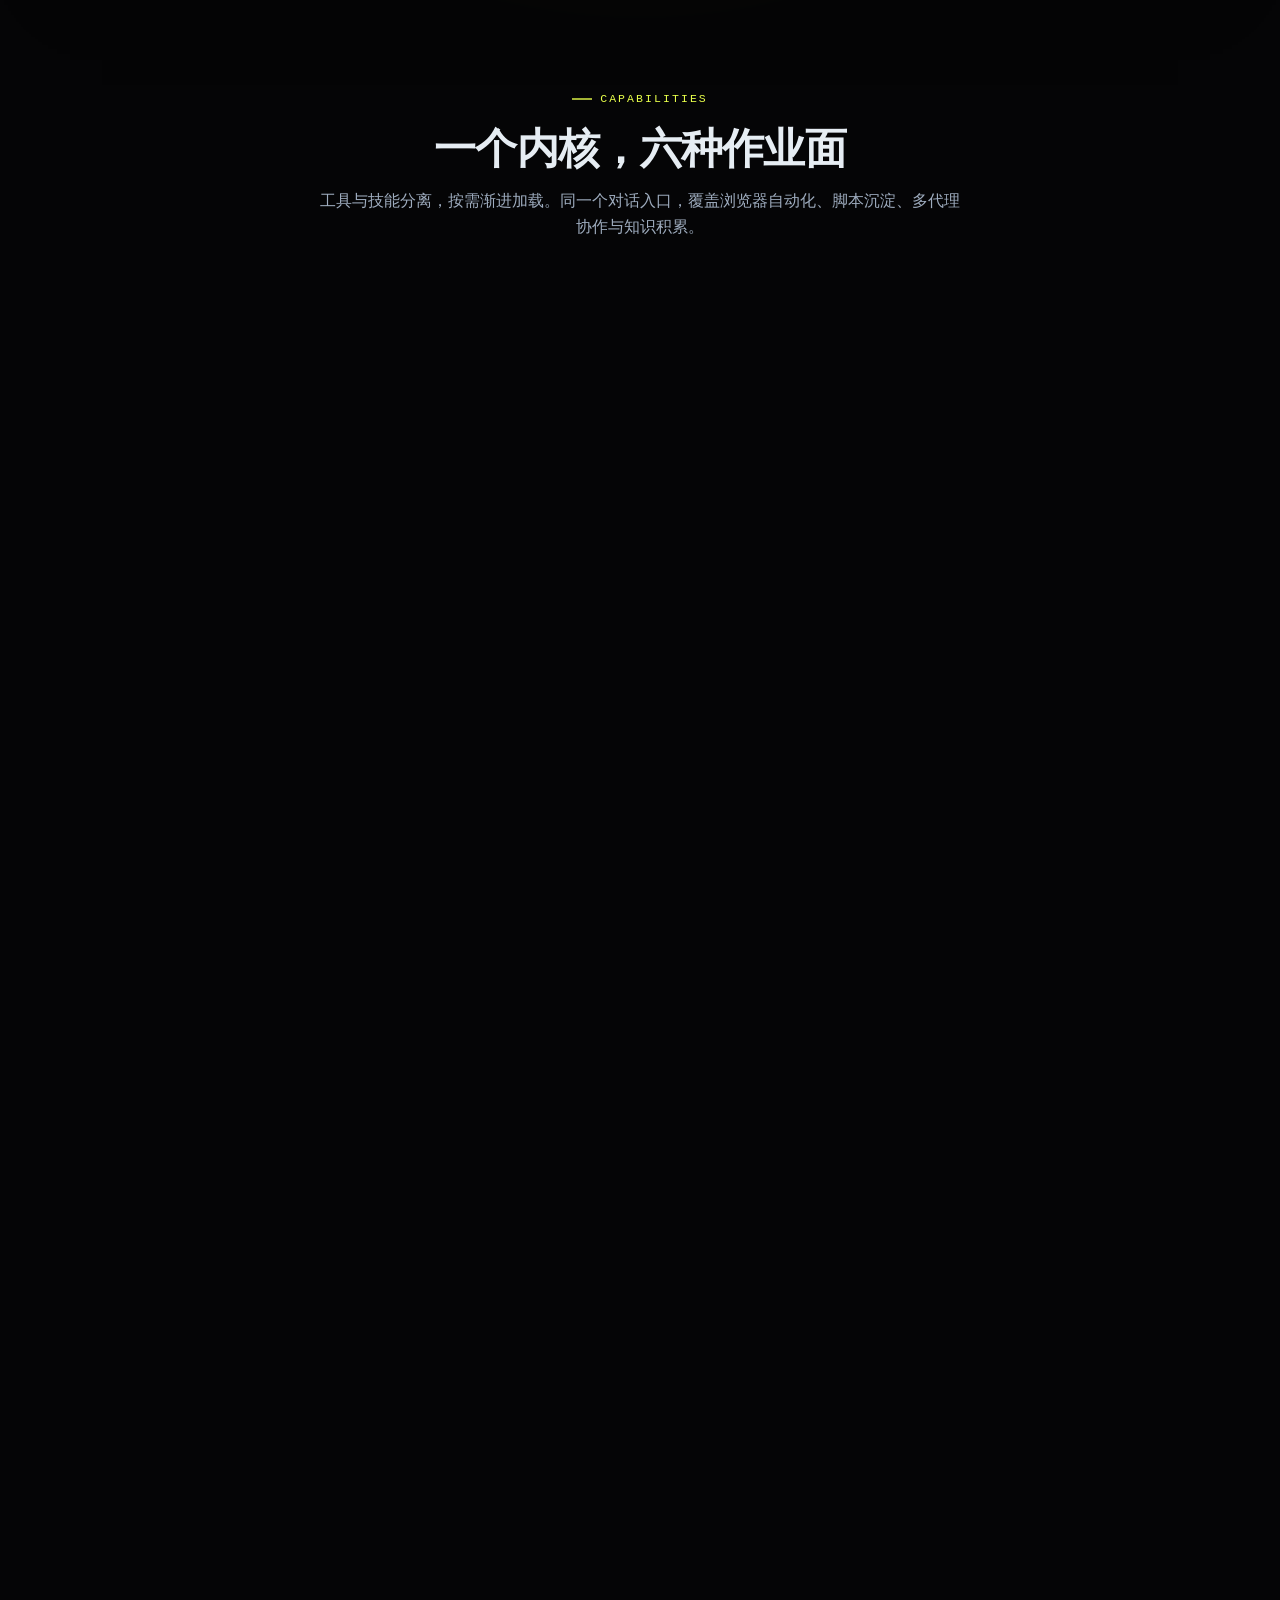
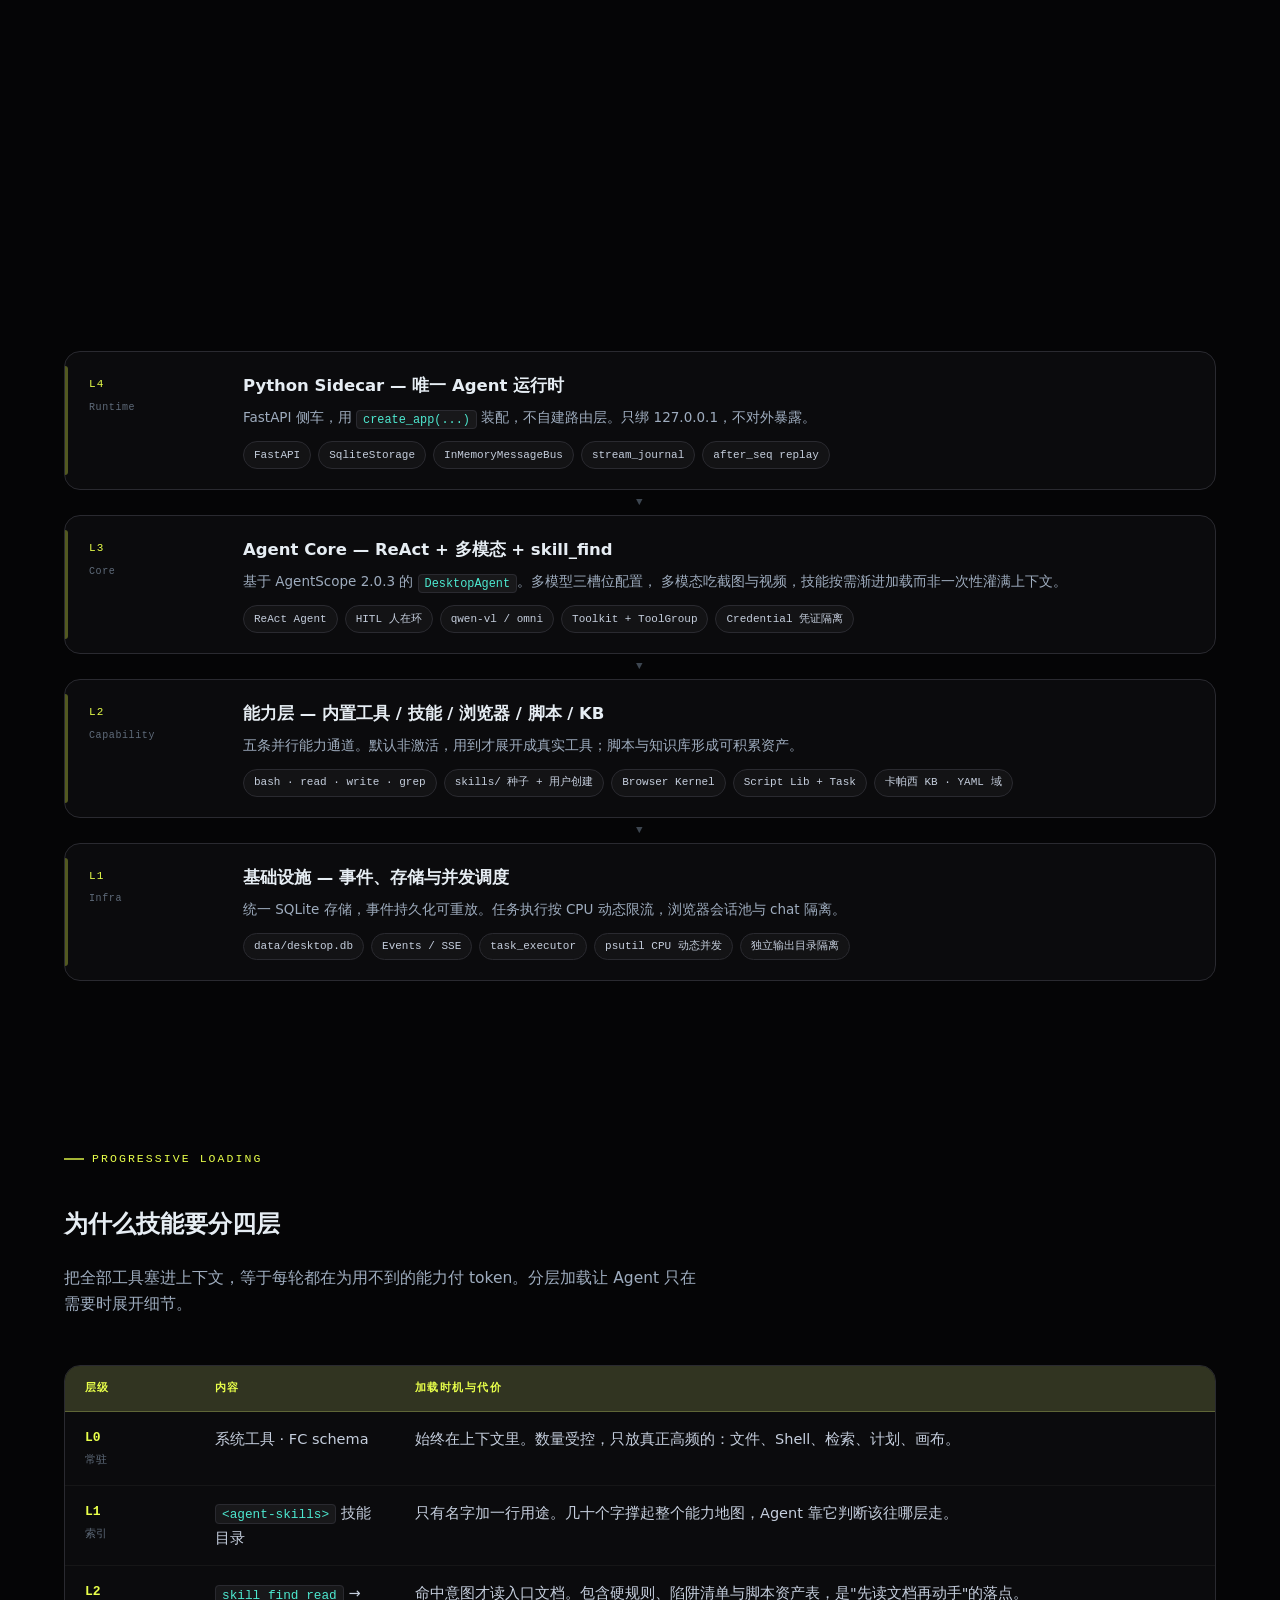
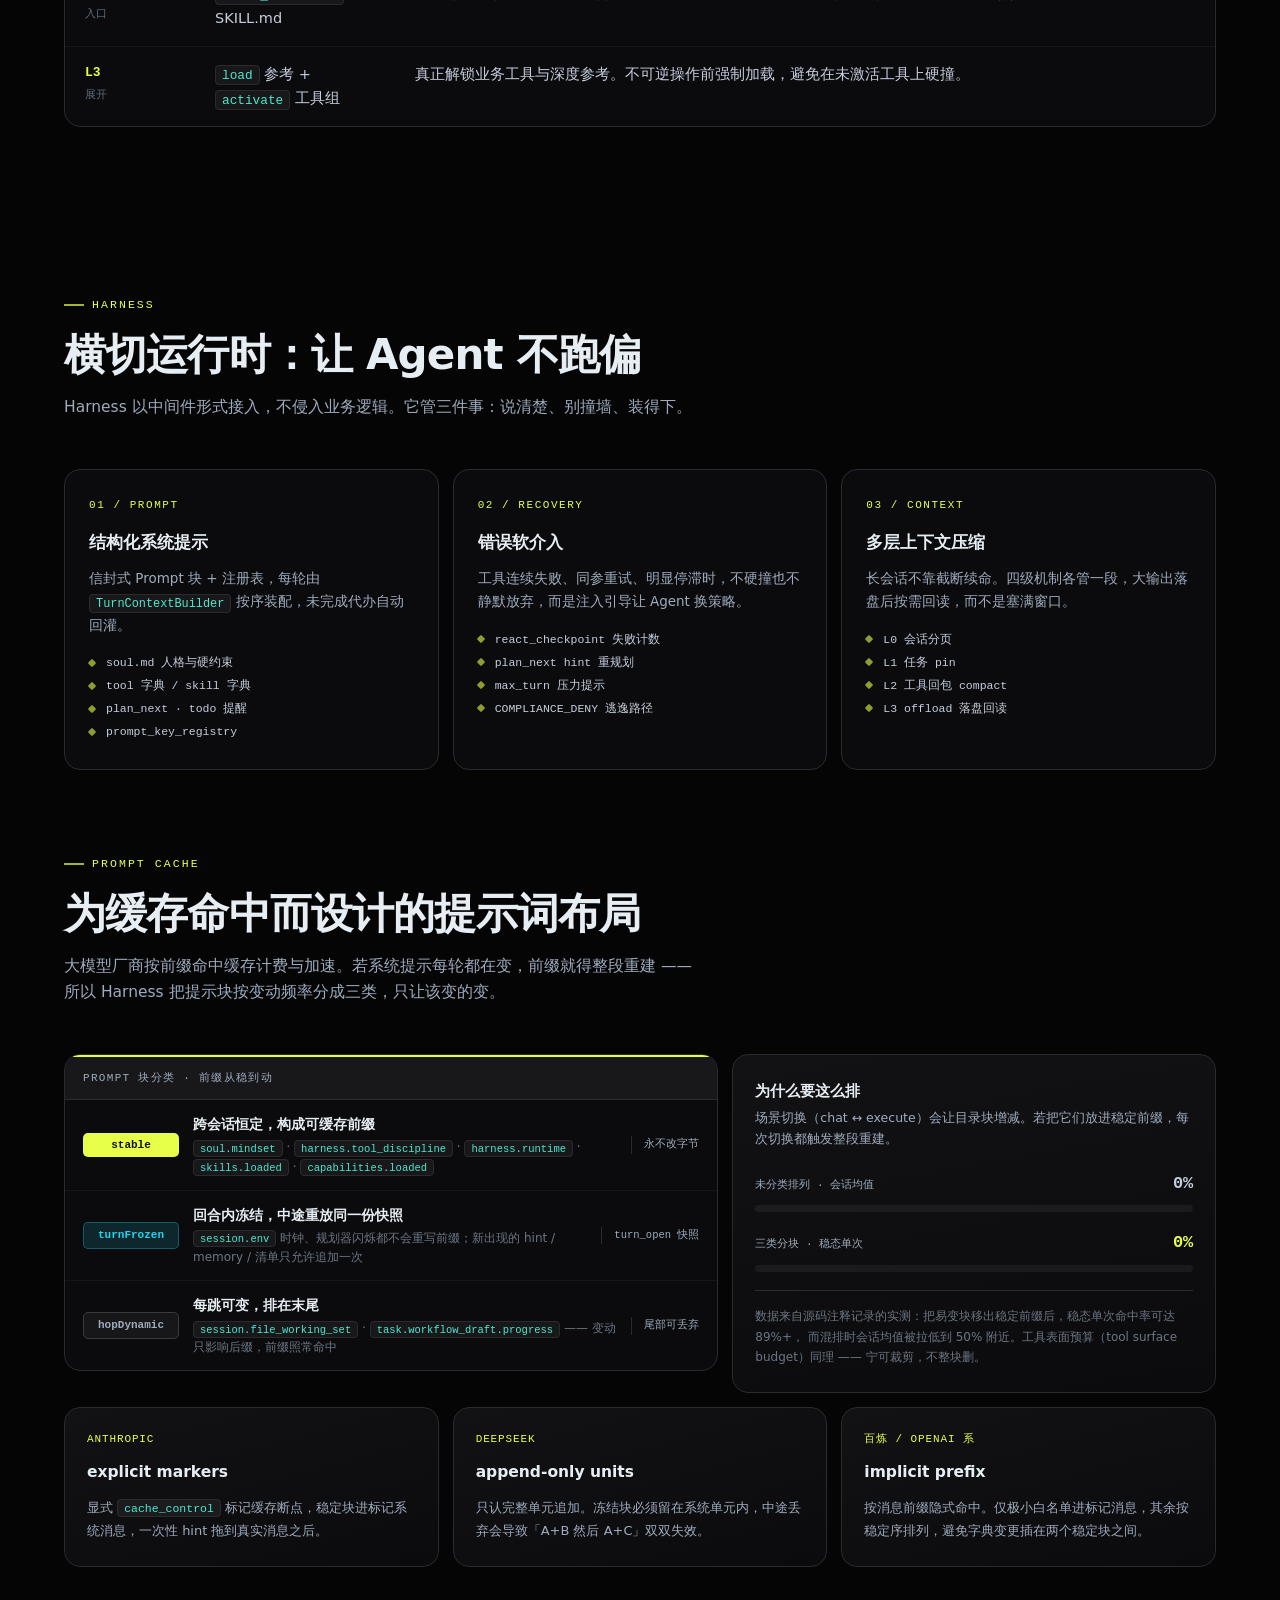
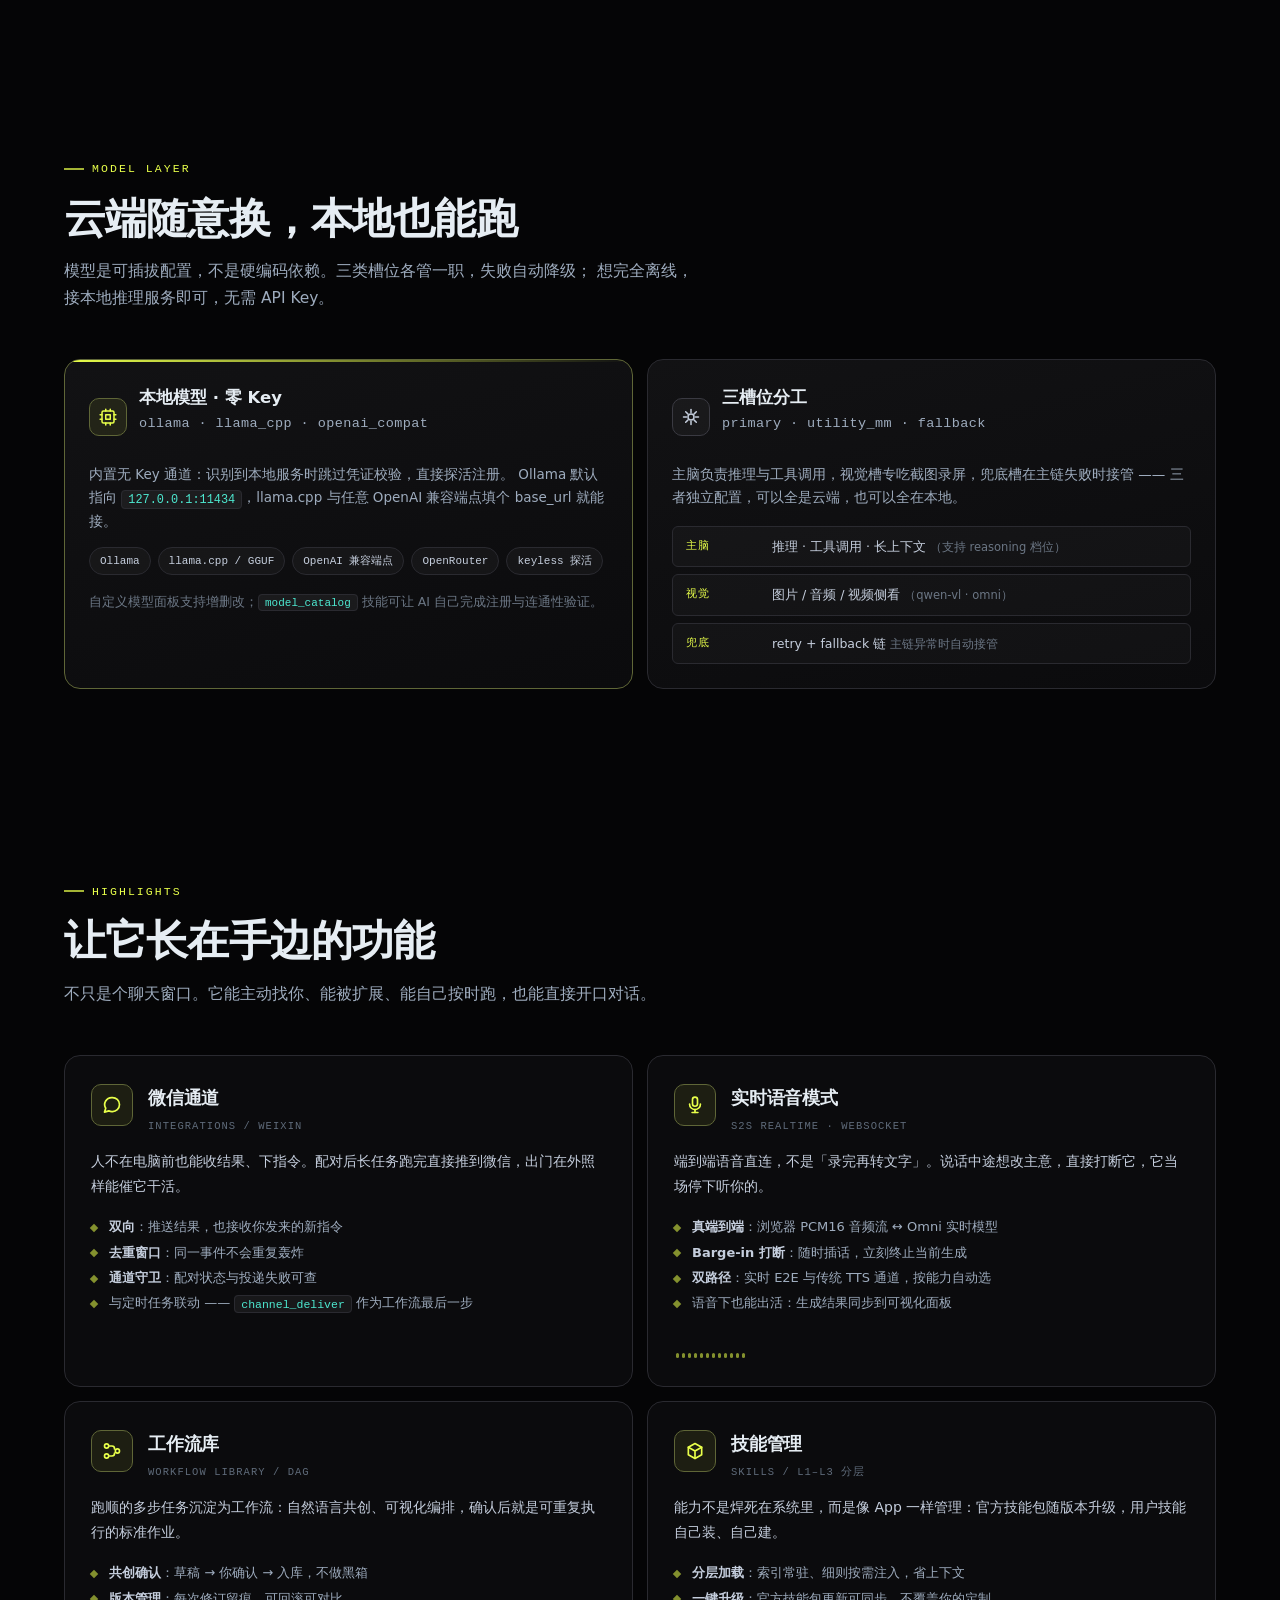
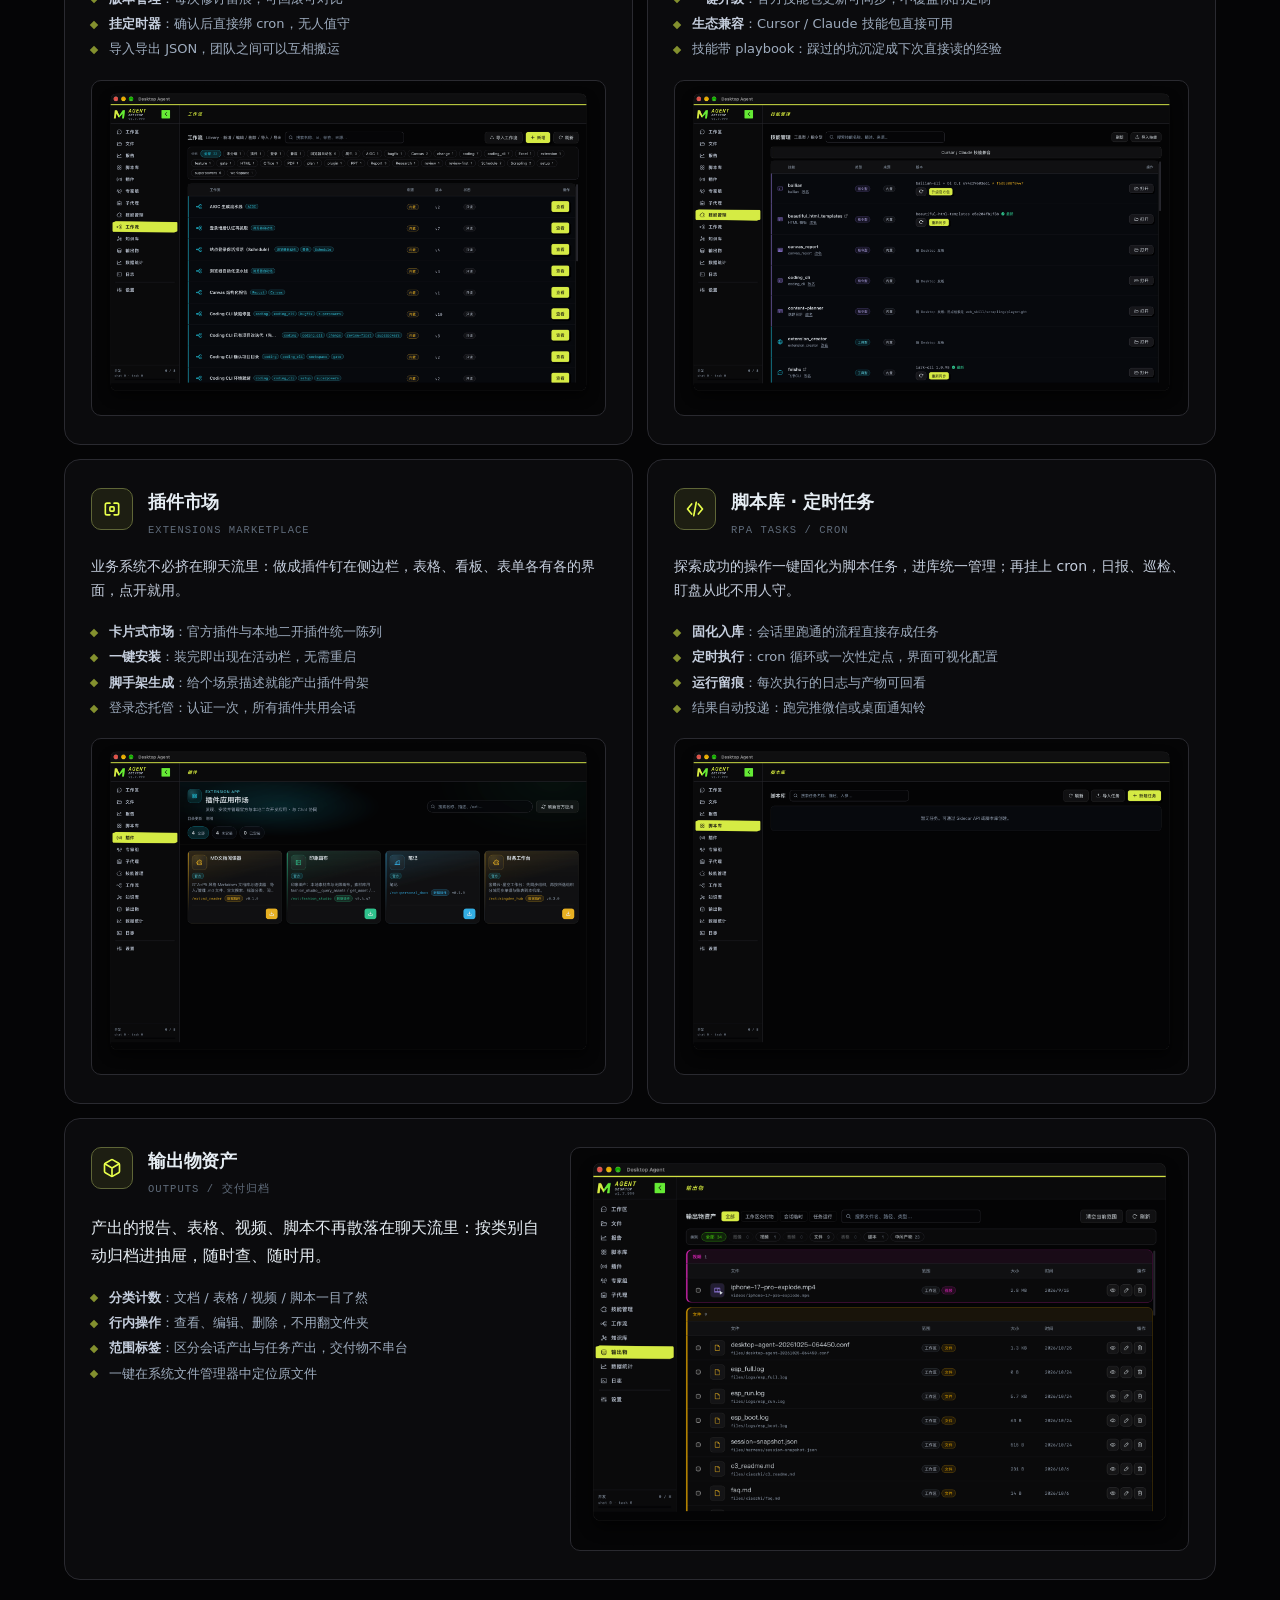
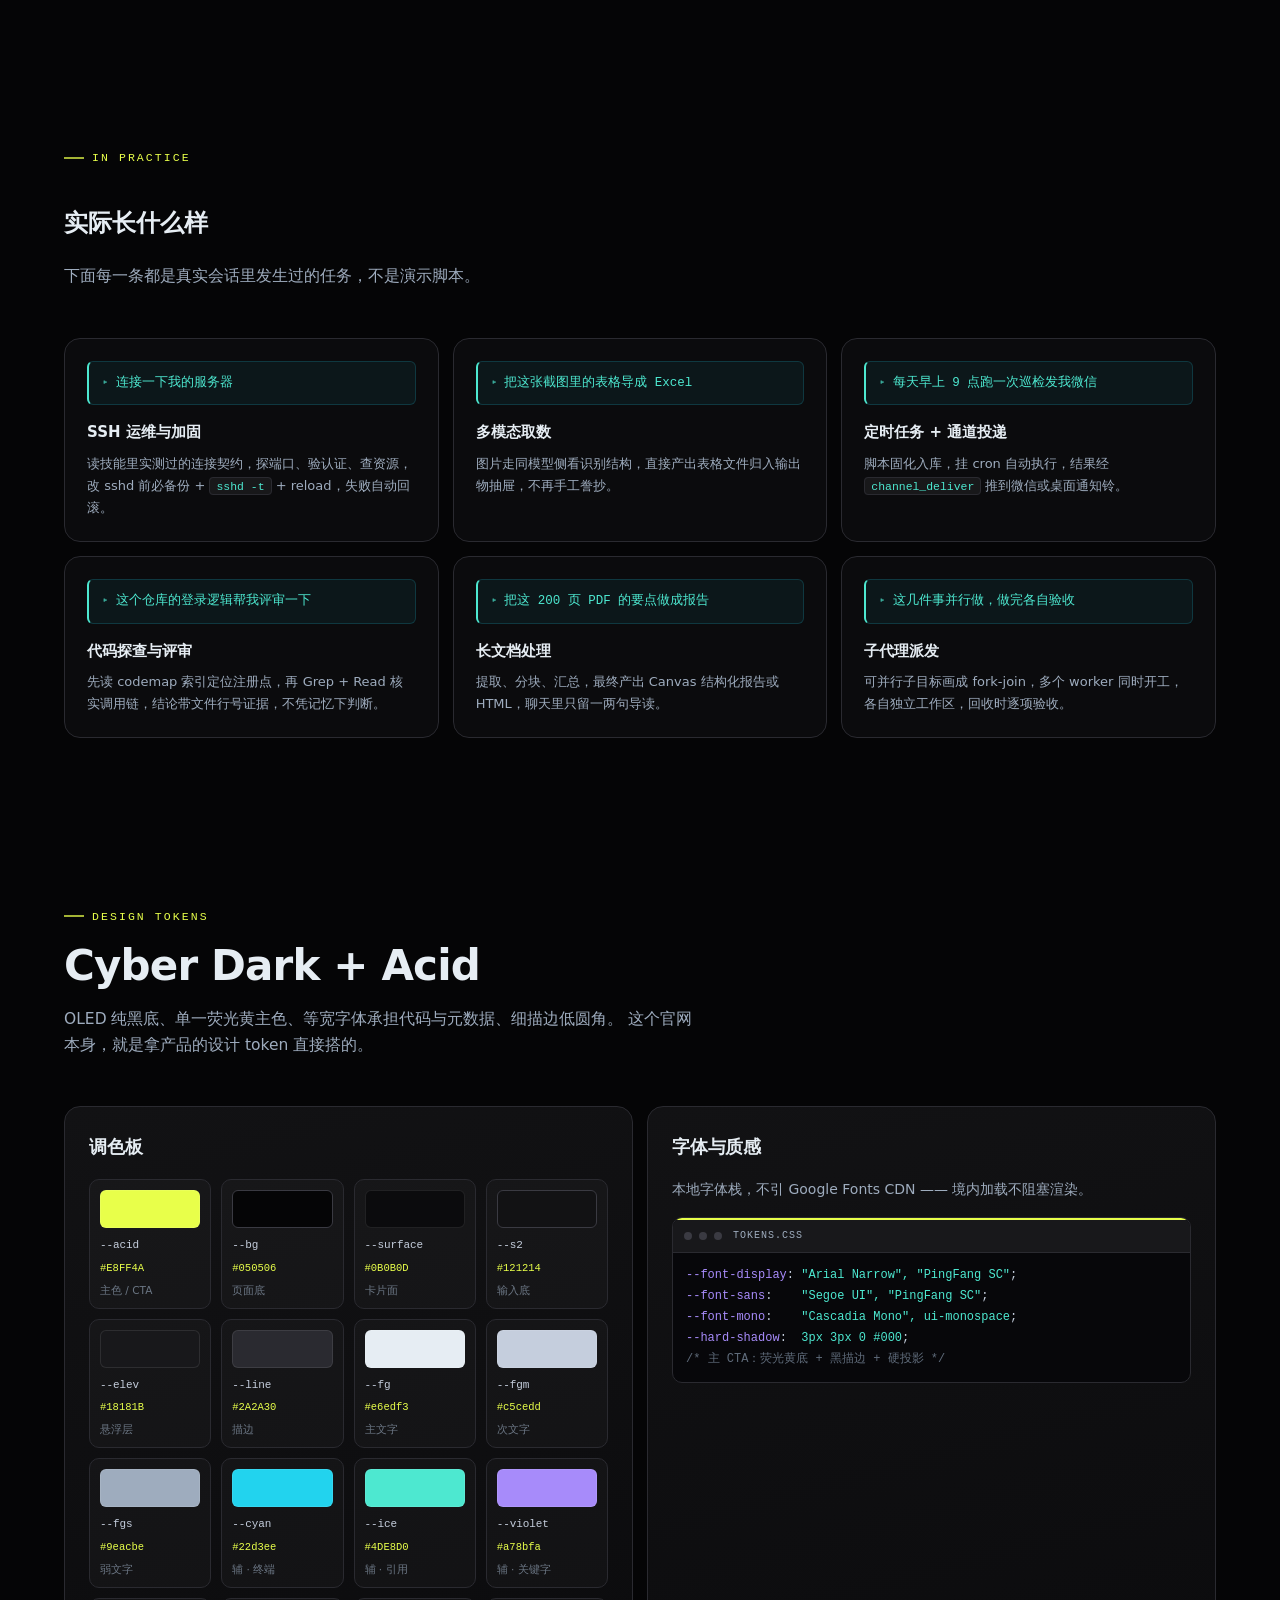
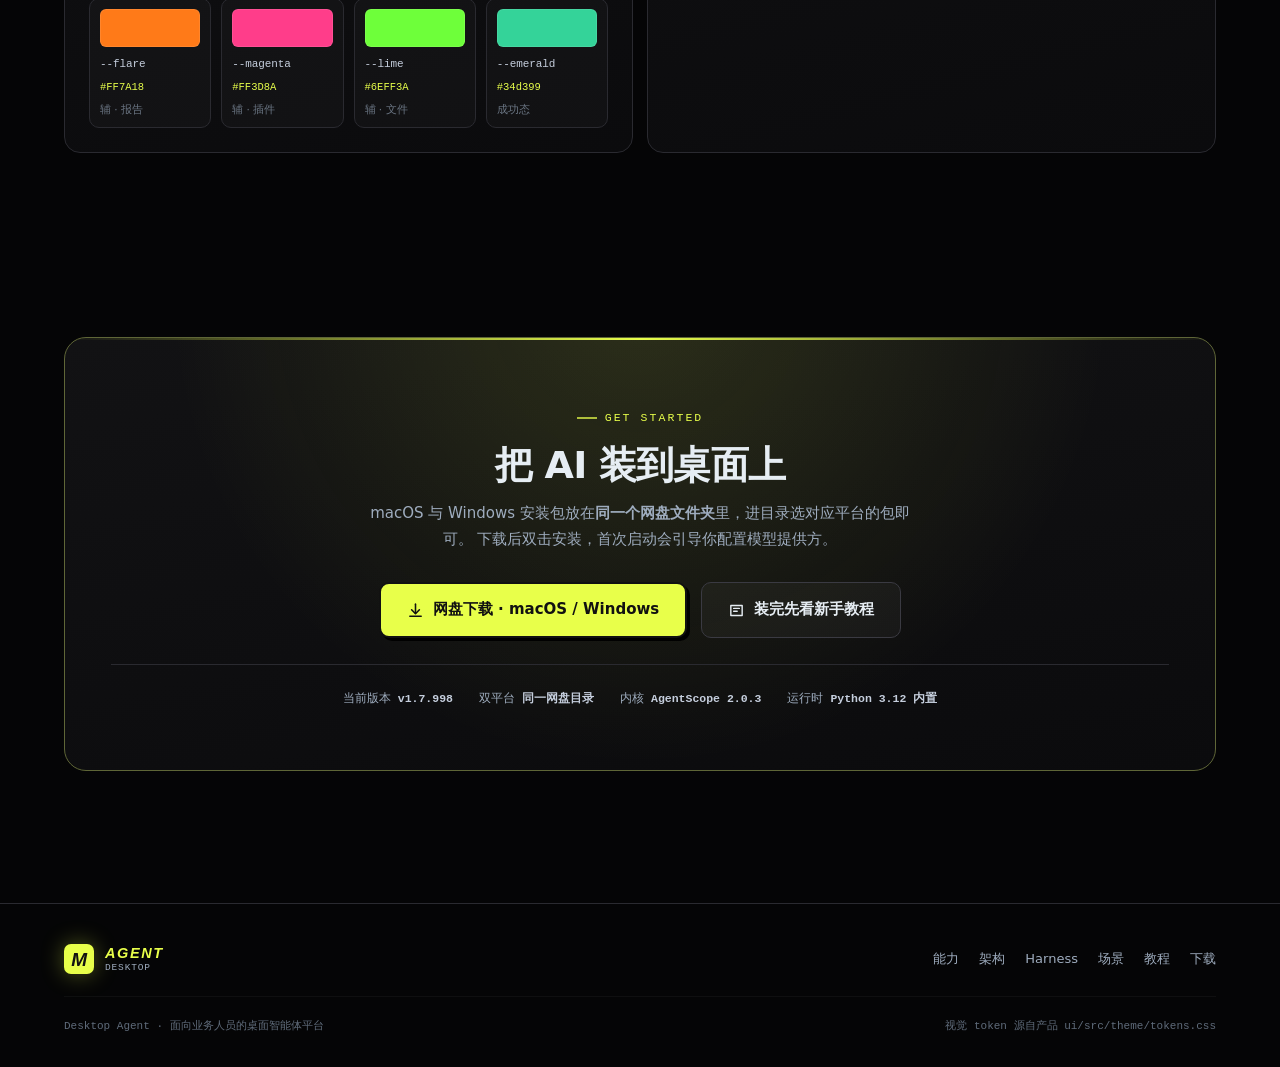
==== commit 8e05b74e: "feat: 亮点板块补充五大功能介绍与界面实拍 - 新增工作流库 / 技能管理 / 插件市场 / 脚本库·定时任务 / 输出物资产 5 张功能卡 - 每卡配对应真实界面截图（assets/screen" ====
--- a/index.html
+++ b/index.html
@@ -30,7 +30,7 @@
       <span class="brand__mark">M</span>
       <span class="brand__text">
         <span class="brand__name">Agent</span>
-        <span class="brand__sub">Desktop · v1.7.998</span>
+        <span class="brand__sub">Desktop · v1.7.999</span>
       </span>
     </a>
     <nav class="nav__links" id="navLinks" aria-label="主导航">
@@ -584,7 +584,7 @@
 
     <div class="sec__head rv">
       <span class="eyebrow">Highlights</span>
-      <h2>四个让它长在手边的功能</h2>
+      <h2>让它长在手边的功能</h2>
       <p class="sec__desc">
         不只是个聊天窗口。它能主动找你、能被扩展、能自己按时跑，也能直接开口对话。
       </p>
@@ -608,44 +608,6 @@
           <li><b>去重窗口</b>：同一事件不会重复轰炸</li>
           <li><b>通道守卫</b>：配对状态与投递失败可查</li>
           <li>与定时任务联动 —— <code>channel_deliver</code> 作为工作流最后一步</li>
-        </ul>
-      </article>
-
-      <article class="feat rv">
-        <div class="feat__top">
-          <div class="feat__ico">
-            <svg viewBox="0 0 24 24" fill="none" stroke="currentColor" stroke-width="2" stroke-linecap="round" stroke-linejoin="round"><path d="M14 7h5a2 2 0 0 1 2 2v10a2 2 0 0 1-2 2H5a2 2 0 0 1-2-2V9a2 2 0 0 1 2-2h5"/><rect x="9" y="2.5" width="6" height="5" rx="1.5"/><path d="M12 11v6"/><path d="m9.5 14.5 2.5 2.5 2.5-2.5"/></svg>
-          </div>
-          <div>
-            <h3>插件系统</h3>
-            <p class="feat__k">extensions / 62 modules</p>
-          </div>
-        </div>
-        <p>把重复业务做成带界面的插件，钉在侧边栏常驻。脚手架生成、蓝图接入、校验、热重载一条龙。</p>
-        <ul>
-          <li><b>四种模板</b>：CLI 桥接 · 多表 · React Flow · 基础页</li>
-          <li><b>蓝图接入</b>：给个 HTTP / 浏览器 / 上传场景就能生成</li>
-          <li><b>热重载</b>：改完即生效，UI 与运行时可分别重载</li>
-          <li>登录态托管：认证面板 + 会话持久化，插件不必各自处理登录</li>
-        </ul>
-      </article>
-
-      <article class="feat rv">
-        <div class="feat__top">
-          <div class="feat__ico">
-            <svg viewBox="0 0 24 24" fill="none" stroke="currentColor" stroke-width="2" stroke-linecap="round" stroke-linejoin="round"><circle cx="12" cy="12" r="9"/><path d="M12 7v5l3.2 2"/></svg>
-          </div>
-          <div>
-            <h3>定时任务</h3>
-            <p class="feat__k">scheduler / APScheduler</p>
-          </div>
-        </div>
-        <p>跑通的流程固化成脚本，挂上 cron 就无人值守。巡检、报表、盯盘、备份，交给它按时做。</p>
-        <ul>
-          <li><b>两种触发</b>：cron 循环 · 一次性定点</li>
-          <li><b>两级调度</b>：RPA 脚本任务与 Workflow 工作流分开管</li>
-          <li><b>CPU 动态限流</b>：并发按机器负载自动收放</li>
-          <li>需要人确认时会 park 住等你，不会闷头做错</li>
         </ul>
       </article>
 
@@ -668,6 +630,120 @@
         </ul>
         <div class="wave" aria-hidden="true">
           <i></i><i></i><i></i><i></i><i></i><i></i><i></i><i></i><i></i><i></i><i></i><i></i>
+        </div>
+      </article>
+
+      <article class="feat rv">
+        <div class="feat__top">
+          <div class="feat__ico">
+            <svg viewBox="0 0 24 24" fill="none" stroke="currentColor" stroke-width="2" stroke-linecap="round" stroke-linejoin="round"><circle cx="5.5" cy="6" r="2.5"/><circle cx="5.5" cy="18" r="2.5"/><circle cx="18.5" cy="12" r="2.5"/><path d="M8 6h4a3 3 0 0 1 3 3v.5M8 18h4a3 3 0 0 0 3-3v-.5"/></svg>
+          </div>
+          <div>
+            <h3>工作流库</h3>
+            <p class="feat__k">workflow library / DAG</p>
+          </div>
+        </div>
+        <p>跑顺的多步任务沉淀为工作流：自然语言共创、可视化编排，确认后就是可重复执行的标准作业。</p>
+        <ul>
+          <li><b>共创确认</b>：草稿 → 你确认 → 入库，不做黑箱</li>
+          <li><b>版本管理</b>：每次修订留痕，可回滚可对比</li>
+          <li><b>挂定时器</b>：确认后直接绑 cron，无人值守</li>
+          <li>导入导出 JSON，团队之间可以互相搬运</li>
+        </ul>
+        <a class="feat__shot" href="assets/screens/workflow.png" target="_blank" rel="noopener" aria-label="查看工作流库界面大图">
+          <img src="assets/screens/workflow.png" alt="工作流库界面：分组筛选、版本与状态列，支持导入导出与定时运行" loading="lazy" width="1920" height="1253">
+        </a>
+      </article>
+
+      <article class="feat rv">
+        <div class="feat__top">
+          <div class="feat__ico">
+            <svg viewBox="0 0 24 24" fill="none" stroke="currentColor" stroke-width="2" stroke-linecap="round" stroke-linejoin="round"><path d="m12 3 8 4.5v9L12 21l-8-4.5v-9L12 3z"/><path d="M12 12l8-4.5M12 12v9M12 12L4 7.5"/></svg>
+          </div>
+          <div>
+            <h3>技能管理</h3>
+            <p class="feat__k">skills / L1–L3 分层</p>
+          </div>
+        </div>
+        <p>能力不是焊死在系统里，而是像 App 一样管理：官方技能包随版本升级，用户技能自己装、自己建。</p>
+        <ul>
+          <li><b>分层加载</b>：索引常驻、细则按需注入，省上下文</li>
+          <li><b>一键升级</b>：官方技能包更新可同步，不覆盖你的定制</li>
+          <li><b>生态兼容</b>：Cursor / Claude 技能包直接可用</li>
+          <li>技能带 playbook：踩过的坑沉淀成下次直接读的经验</li>
+        </ul>
+        <a class="feat__shot" href="assets/screens/skills.png" target="_blank" rel="noopener" aria-label="查看技能管理界面大图">
+          <img src="assets/screens/skills.png" alt="技能管理界面：官方与用户技能列表，支持升级与启停" loading="lazy" width="1920" height="1253">
+        </a>
+      </article>
+
+      <article class="feat rv">
+        <div class="feat__top">
+          <div class="feat__ico">
+            <svg viewBox="0 0 24 24" fill="none" stroke="currentColor" stroke-width="2" stroke-linecap="round" stroke-linejoin="round"><path d="M20 11.5V7a2 2 0 0 0-2-2h-3.5M4 11.5V7a2 2 0 0 1 2-2h3.5M20 12.5V17a2 2 0 0 1-2 2h-3.5M4 12.5V17a2 2 0 0 0 2 2h3.5"/><rect x="9.5" y="9.5" width="5" height="5" rx="1"/></svg>
+          </div>
+          <div>
+            <h3>插件市场</h3>
+            <p class="feat__k">extensions marketplace</p>
+          </div>
+        </div>
+        <p>业务系统不必挤在聊天流里：做成插件钉在侧边栏，表格、看板、表单各有各的界面，点开就用。</p>
+        <ul>
+          <li><b>卡片式市场</b>：官方插件与本地二开插件统一陈列</li>
+          <li><b>一键安装</b>：装完即出现在活动栏，无需重启</li>
+          <li><b>脚手架生成</b>：给个场景描述就能产出插件骨架</li>
+          <li>登录态托管：认证一次，所有插件共用会话</li>
+        </ul>
+        <a class="feat__shot" href="assets/screens/extensions.png" target="_blank" rel="noopener" aria-label="查看插件市场界面大图">
+          <img src="assets/screens/extensions.png" alt="插件应用市场：官方与本地二次开发插件卡片，一键安装" loading="lazy" width="1920" height="1253">
+        </a>
+      </article>
+
+      <article class="feat rv">
+        <div class="feat__top">
+          <div class="feat__ico">
+            <svg viewBox="0 0 24 24" fill="none" stroke="currentColor" stroke-width="2" stroke-linecap="round" stroke-linejoin="round"><path d="m8 6-5 6 5 6M16 6l5 6-5 6M13.5 4l-3 16"/></svg>
+          </div>
+          <div>
+            <h3>脚本库 · 定时任务</h3>
+            <p class="feat__k">rpa tasks / cron</p>
+          </div>
+        </div>
+        <p>探索成功的操作一键固化为脚本任务，进库统一管理；再挂上 cron，日报、巡检、盯盘从此不用人守。</p>
+        <ul>
+          <li><b>固化入库</b>：会话里跑通的流程直接存成任务</li>
+          <li><b>定时执行</b>：cron 循环或一次性定点，界面可视化配置</li>
+          <li><b>运行留痕</b>：每次执行的日志与产物可回看</li>
+          <li>结果自动投递：跑完推微信或桌面通知铃</li>
+        </ul>
+        <a class="feat__shot" href="assets/screens/scripts.png" target="_blank" rel="noopener" aria-label="查看脚本库界面大图">
+          <img src="assets/screens/scripts.png" alt="脚本库界面：任务列表、新建与导入任务、cron 定时配置" loading="lazy" width="1920" height="1253">
+        </a>
+      </article>
+
+      <article class="feat feat--wide rv">
+        <div class="feat__wide">
+          <div>
+            <div class="feat__top">
+              <div class="feat__ico">
+                <svg viewBox="0 0 24 24" fill="none" stroke="currentColor" stroke-width="2" stroke-linecap="round" stroke-linejoin="round"><path d="M21 8a2 2 0 0 0-1-1.73l-7-4a2 2 0 0 0-2 0l-7 4A2 2 0 0 0 3 8v8a2 2 0 0 0 1 1.73l7 4a2 2 0 0 0 2 0l7-4A2 2 0 0 0 21 16z"/><path d="m3.3 7 8.7 5 8.7-5M12 22V12"/></svg>
+              </div>
+              <div>
+                <h3>输出物资产</h3>
+                <p class="feat__k">outputs / 交付归档</p>
+              </div>
+            </div>
+            <p>产出的报告、表格、视频、脚本不再散落在聊天流里：按类别自动归档进抽屉，随时查、随时用。</p>
+            <ul>
+              <li><b>分类计数</b>：文档 / 表格 / 视频 / 脚本一目了然</li>
+              <li><b>行内操作</b>：查看、编辑、删除，不用翻文件夹</li>
+              <li><b>范围标签</b>：区分会话产出与任务产出，交付物不串台</li>
+              <li>一键在系统文件管理器中定位原文件</li>
+            </ul>
+          </div>
+          <a class="feat__shot" href="assets/screens/outputs.png" target="_blank" rel="noopener" aria-label="查看输出物界面大图">
+            <img src="assets/screens/outputs.png" alt="输出物资产界面：按类别分组管理视频、文件、脚本等交付物" loading="lazy" width="1920" height="1253">
+          </a>
         </div>
       </article>
 
--- a/styles.css
+++ b/styles.css
@@ -976,6 +976,7 @@
   .bento { grid-template-columns: 1fr; gap: 12px; }
   .cell, .cell--wide, .cell--full { grid-column: span 1; }
   .stats { grid-template-columns: repeat(2, 1fr); gap: 10px; }
+  .feats { grid-template-columns: 1fr; gap: 12px; }
   .stat { padding: 20px 16px; }
   .dl { padding: 42px 22px; }
   .shot__path { display: none; }
@@ -1381,3 +1382,47 @@
   .swatches { grid-template-columns: repeat(auto-fill, minmax(96px, 1fr)); }
   .toast { bottom: 20px; font-size: 12.5px; }
 }
+
+
+/* --------------------------------------------------------------------------
+   亮点卡片内嵌界面实拍
+   -------------------------------------------------------------------------- */
+.feat__shot {
+  display: block;
+  margin-top: 18px;
+  border-radius: var(--r-md);
+  border: 1px solid var(--line);
+  overflow: hidden;
+  background: #050506;
+  transition: .25s;
+}
+.feat__shot:hover {
+  border-color: var(--acid-line);
+  box-shadow: 0 14px 34px -14px rgba(0,0,0,.9);
+  transform: translateY(-2px);
+}
+.feat__shot img {
+  width: 100%;
+  height: auto;
+  display: block;
+  opacity: .92;
+  transition: opacity .25s;
+}
+.feat__shot:hover img { opacity: 1; }
+
+
+/* 宽卡：文字 + 实拍左右并排 */
+.feat--wide { grid-column: span 2; }
+.feat--wide .feat__wide {
+  display: grid;
+  grid-template-columns: minmax(0, .85fr) minmax(0, 1.15fr);
+  gap: 22px;
+  align-items: start;
+}
+.feat--wide .feat__shot { margin-top: 0; }
+
+@media (max-width: 900px) {
+  .feat--wide { grid-column: span 1; }
+  .feat--wide .feat__wide { grid-template-columns: 1fr; }
+  .feat--wide .feat__shot { margin-top: 18px; }
+}
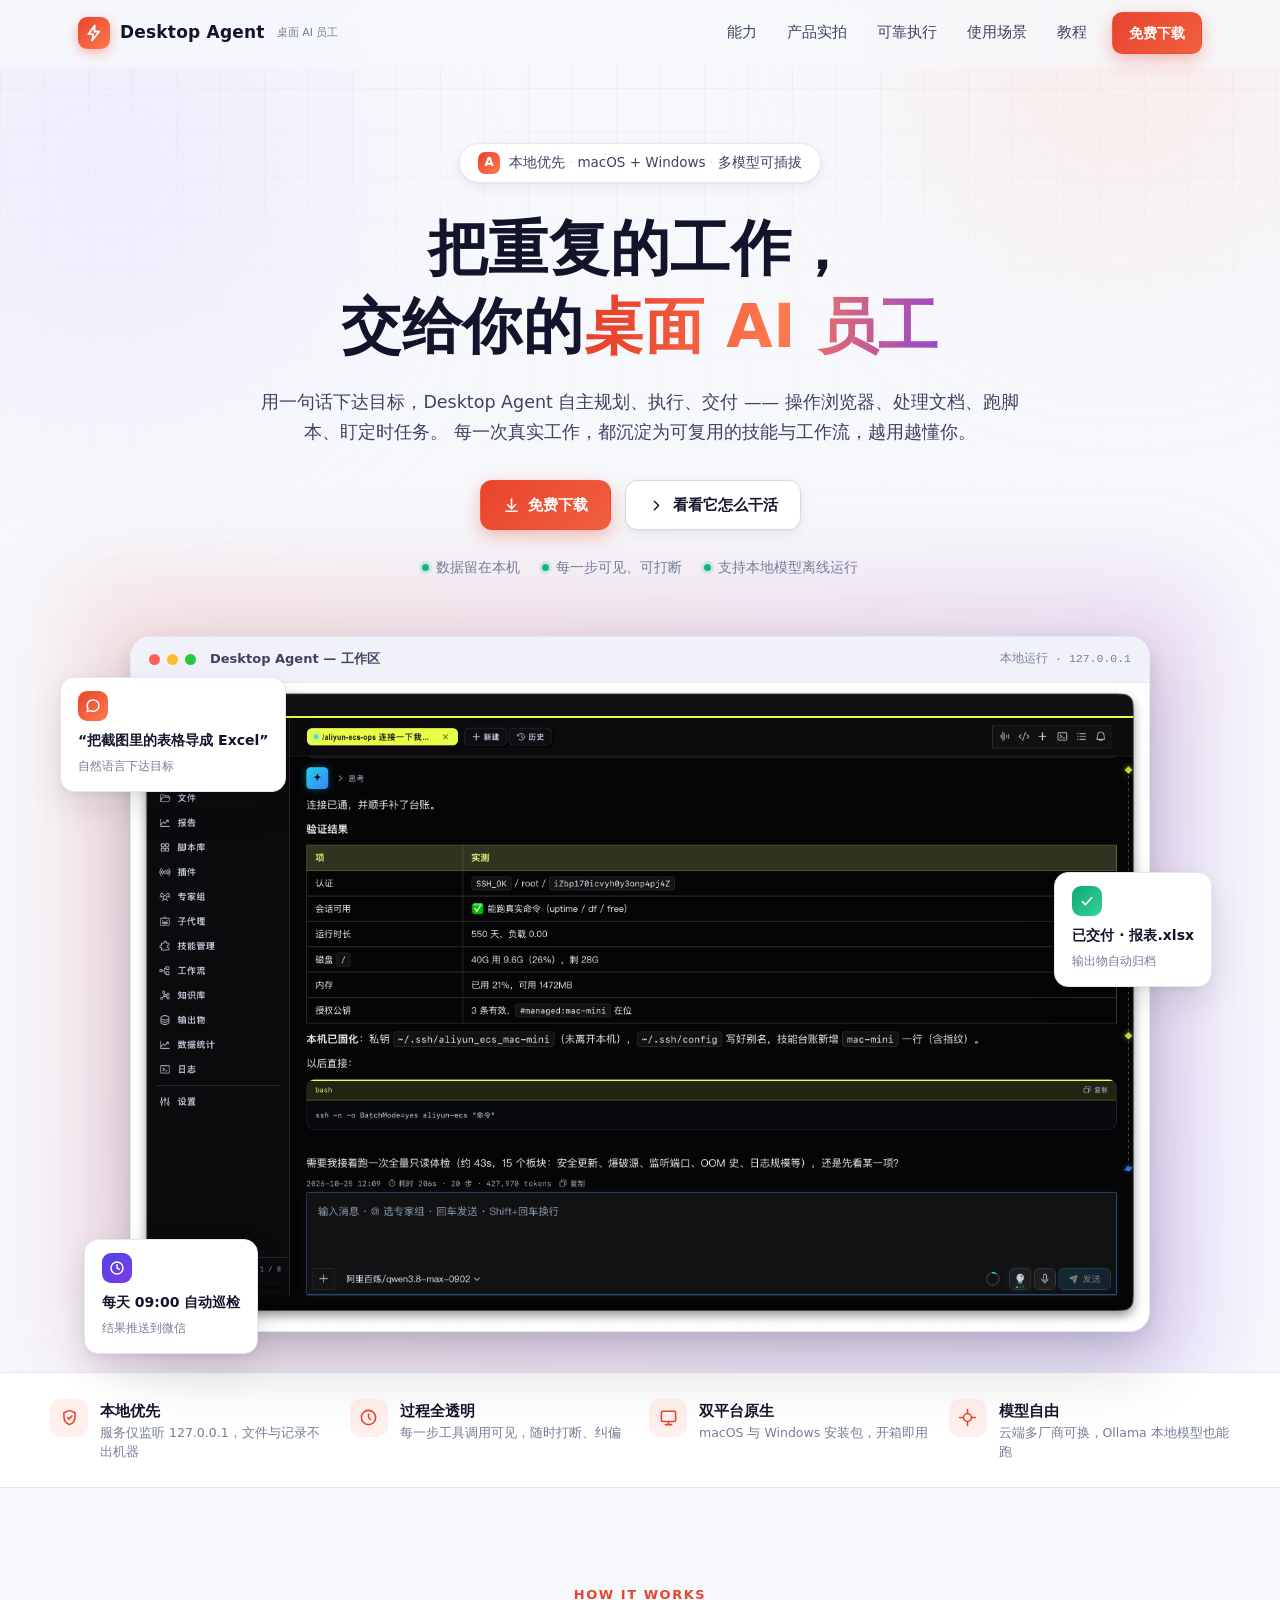
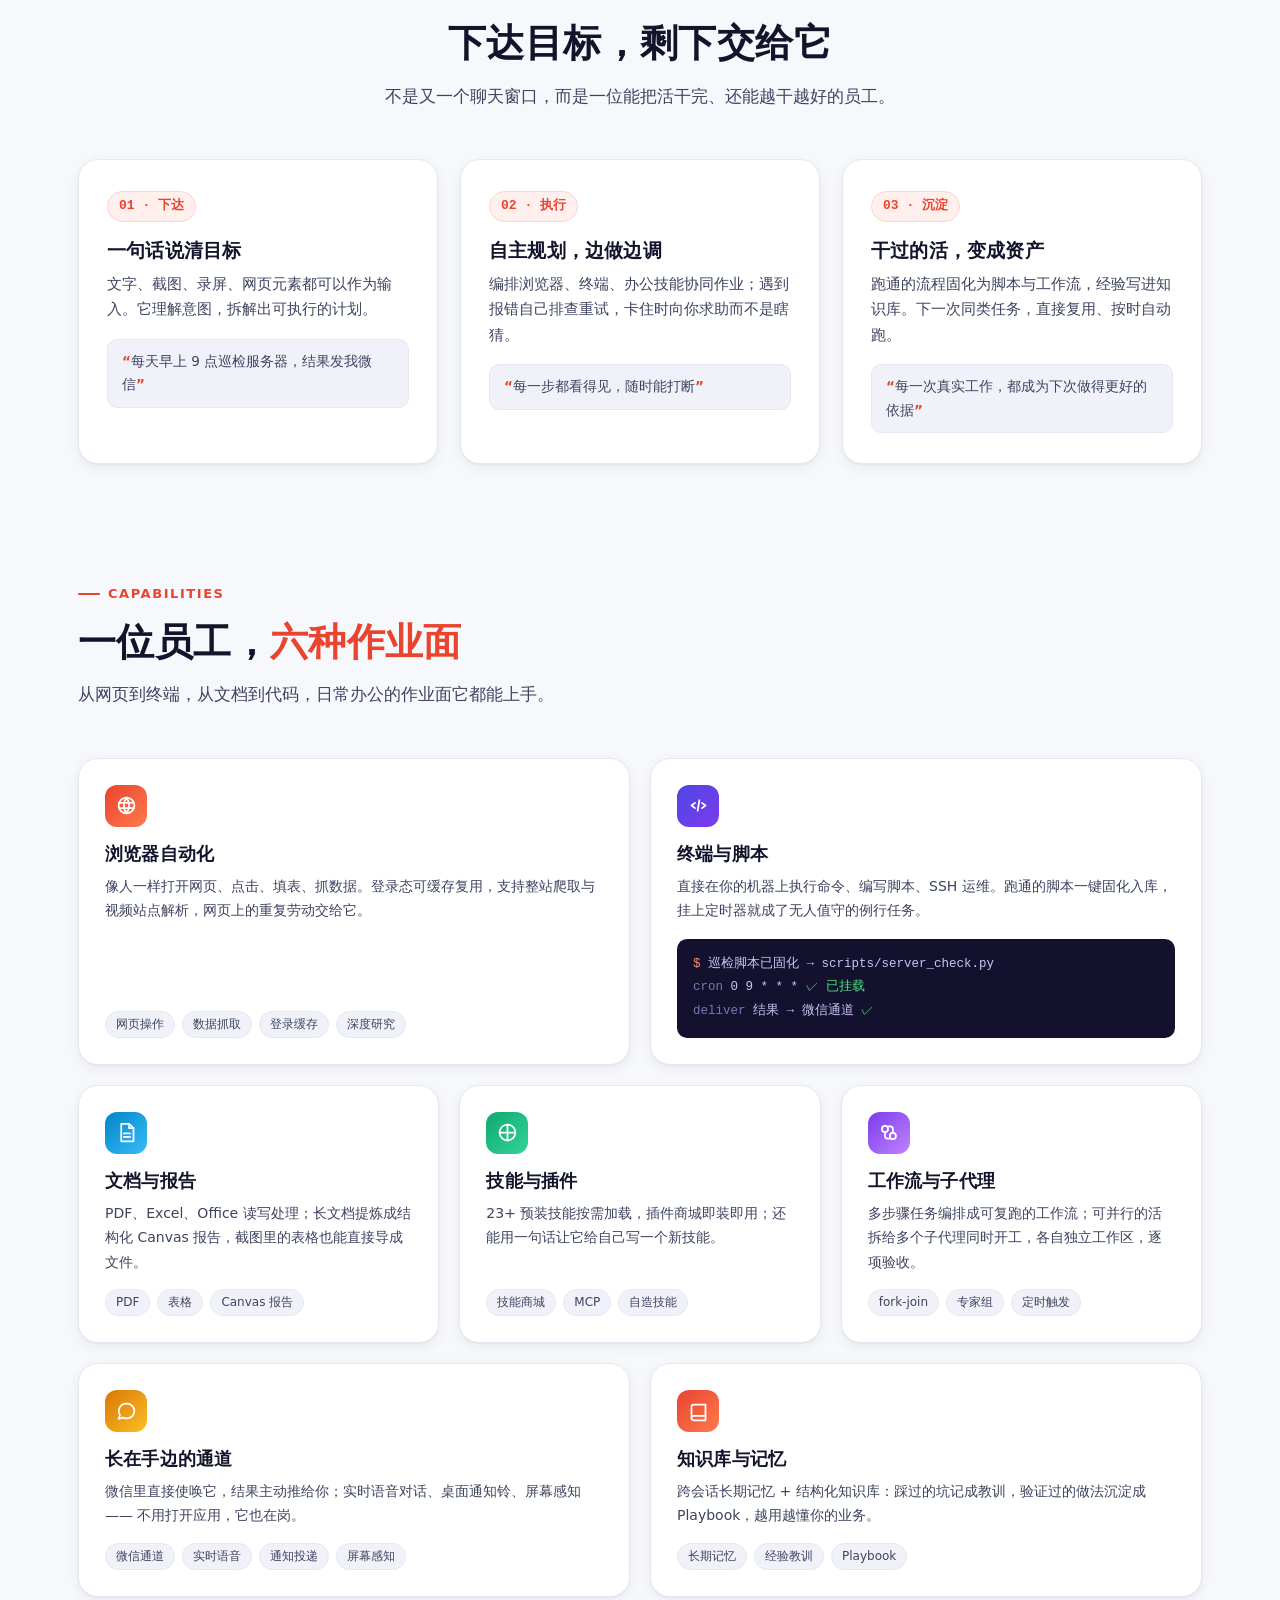
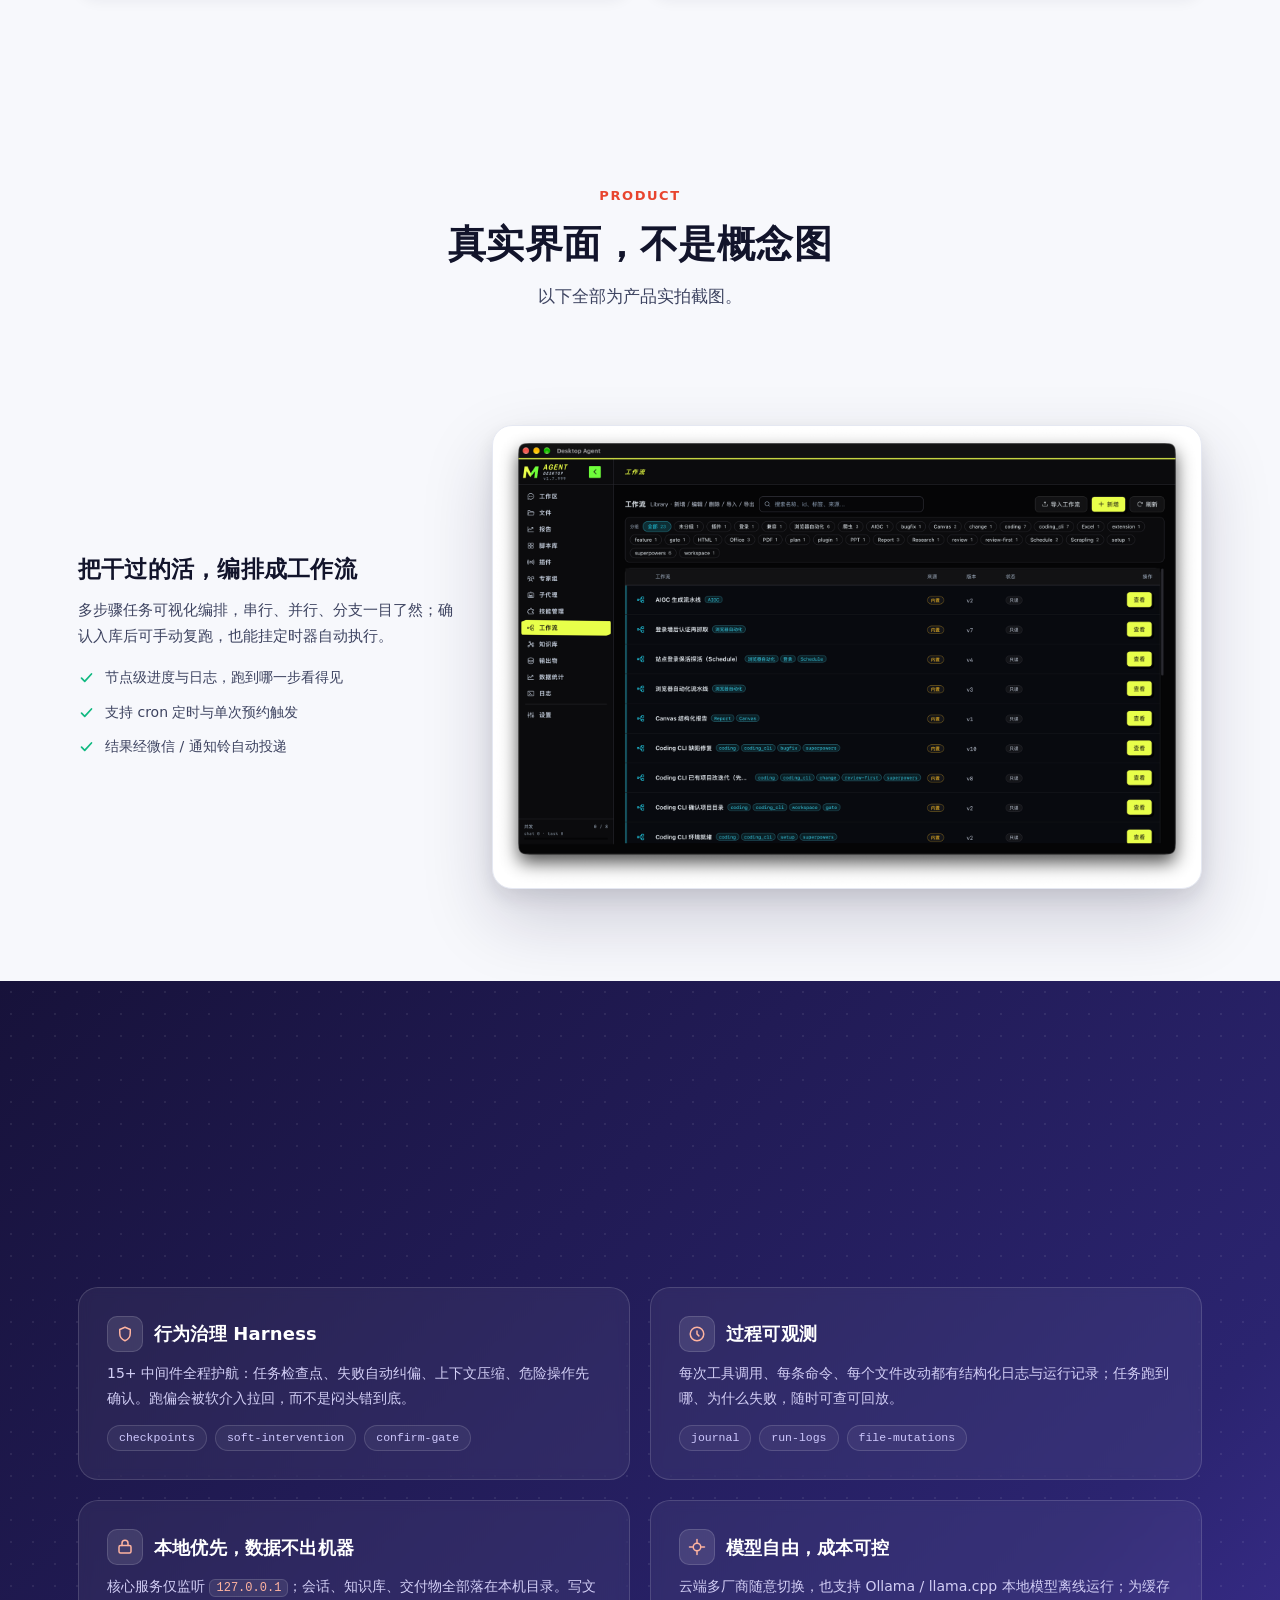
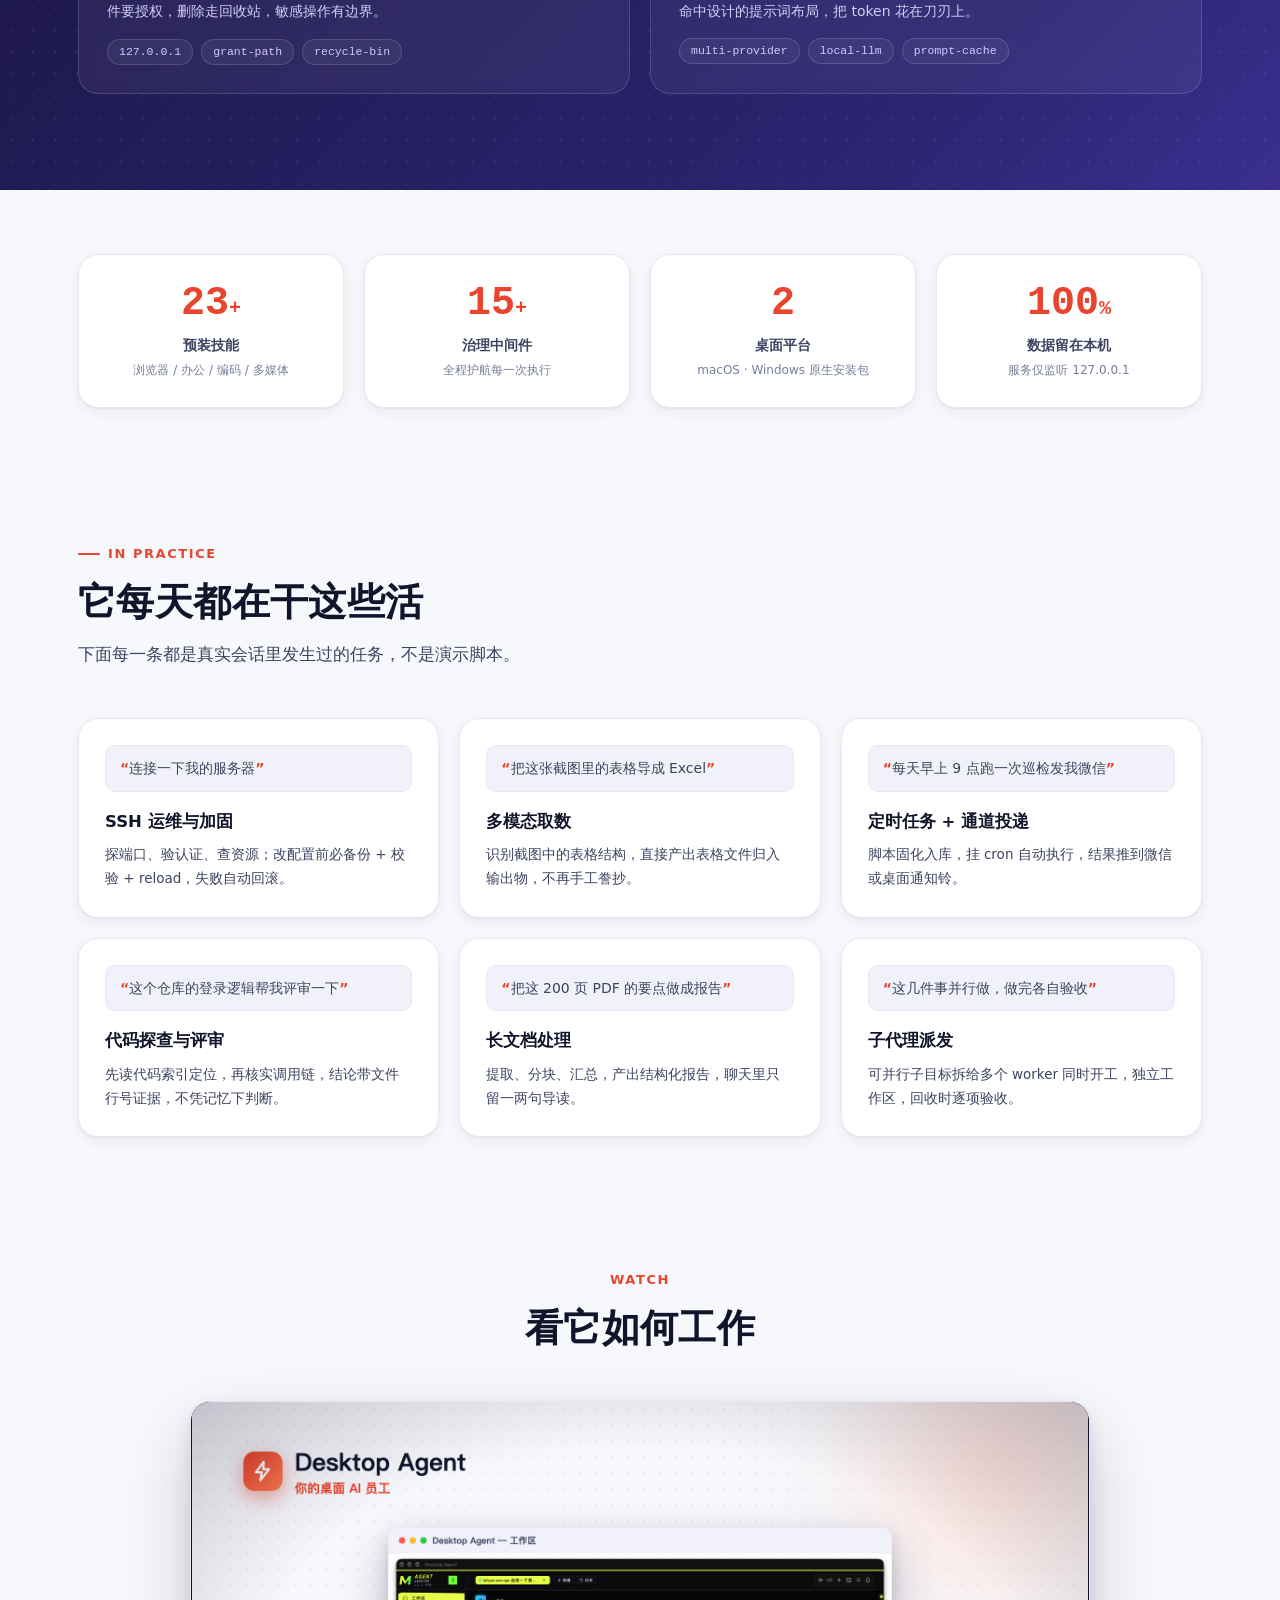
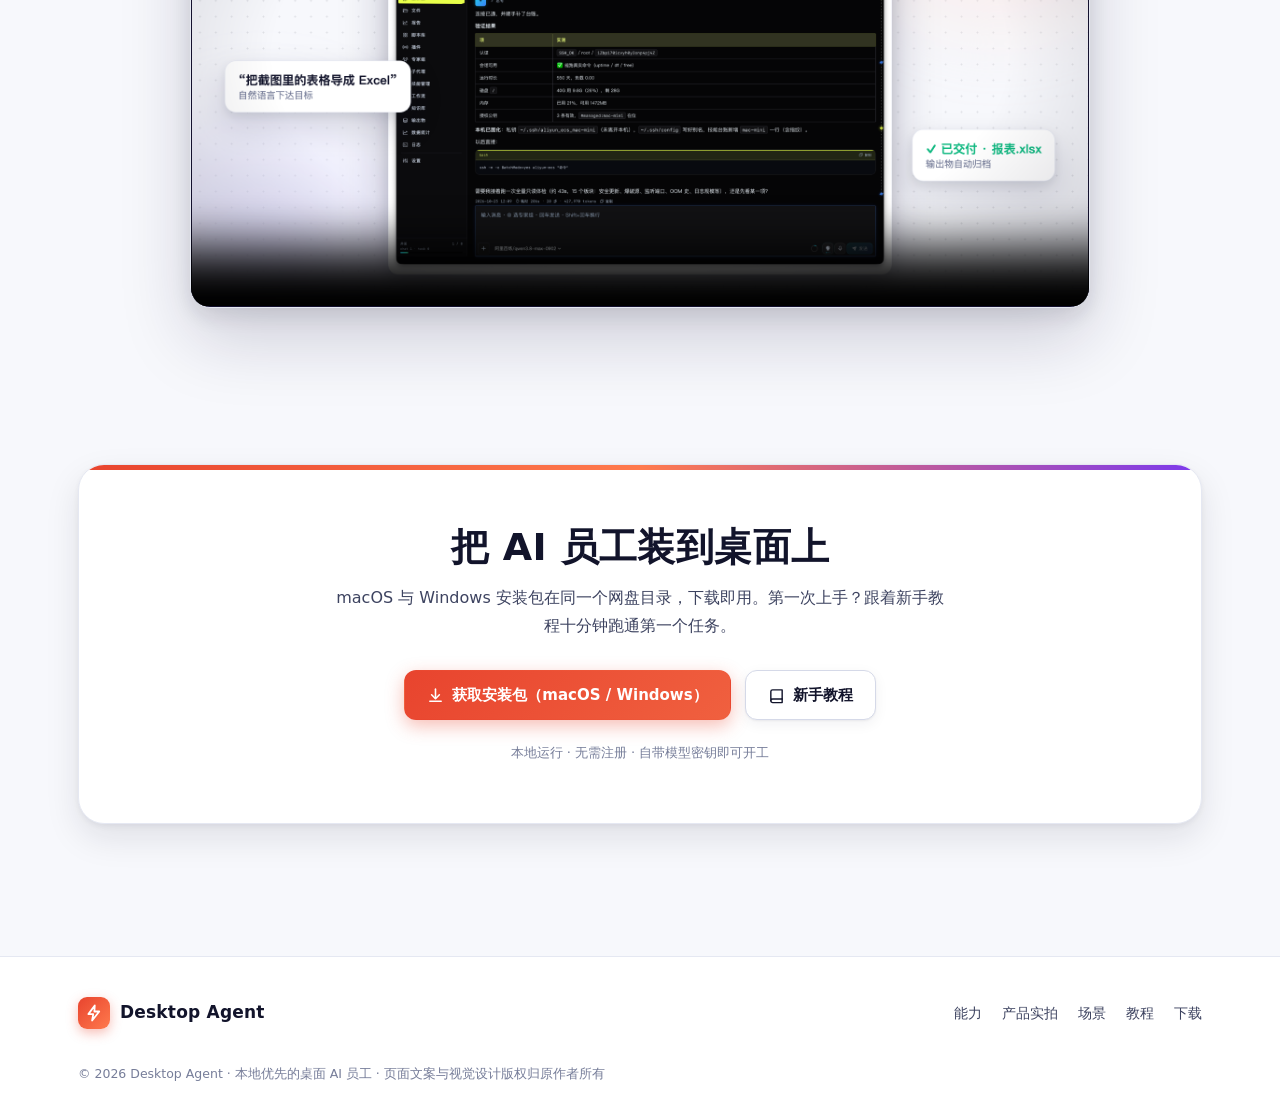
==== commit d5204c02: "feat: 官网全面重设计——浅色企业风价值叙事 + 44s 产品宣传片 - 视觉：白/淡灰紫底 + 珊瑚红品牌色 + 深蓝紫治理段 + 悬浮卡片（对标 AI Work OS 风格） - 叙事：定位 " ====
--- a/index.html
+++ b/index.html
@@ -2,49 +2,42 @@
 <html lang="zh-CN">
 <head>
 <meta charset="UTF-8">
-<meta name="viewport" content="width=device-width, initial-scale=1">
-<title>Desktop Agent — 桌面智能体平台 · AI 即自动化工程师</title>
-<meta name="description" content="Desktop Agent 是面向业务人员的桌面智能体平台。用自然语言与多模态输入表达需求，AI 扮演自动化工程师，按需调用浏览器、CLI、办公技能构建可执行工作流。">
-<meta name="theme-color" content="#050506">
-<link rel="icon" type="image/svg+xml" href="assets/favicon.svg">
+<meta name="viewport" content="width=device-width, initial-scale=1.0">
+<title>Desktop Agent — 会干活的桌面 AI 员工 · 自然语言驱动办公自动化</title>
+<meta name="description" content="Desktop Agent 是运行在你桌面上的 AI 员工：自然语言下达目标，它自主规划、执行、交付，把过程沉淀为可复用的技能与工作流。本地优先，数据不出机器，macOS 与 Windows 双平台。">
+<link rel="icon" href="assets/favicon.svg" type="image/svg+xml">
 <link rel="stylesheet" href="styles.css">
-<script>document.documentElement.className += " js";</script>
-<meta property="og:title" content="Desktop Agent — 桌面智能体平台">
-<meta property="og:description" content="用自然语言驱动浏览器、脚本与办公技能，AI 扮演自动化工程师，边做边调，产出可复用工作流。">
-<meta property="og:type" content="website">
-<meta property="og:image" content="assets/app-screenshot.png">
+<script>document.documentElement.classList.add("js");</script>
 </head>
 <body>
 
 <div class="bg-fx" aria-hidden="true">
-  <div class="bg-fx__glow bg-fx__glow--acid"></div>
-  <div class="bg-fx__glow bg-fx__glow--cyan"></div>
-  <div class="bg-fx__glow bg-fx__glow--violet"></div>
   <div class="bg-fx__grid"></div>
+  <div class="bg-fx__glow bg-fx__glow--brand"></div>
+  <div class="bg-fx__glow bg-fx__glow--indigo"></div>
 </div>
 
 <!-- ============================ 导航 ============================ -->
 <header class="nav" id="nav">
   <div class="wrap nav__inner">
-    <a class="brand" href="#top" aria-label="Desktop Agent 首页">
-      <span class="brand__mark">M</span>
-      <span class="brand__text">
-        <span class="brand__name">Agent</span>
-        <span class="brand__sub">Desktop · v1.7.999</span>
+    <a class="brand" href="#top">
+      <span class="brand__mark">
+        <svg viewBox="0 0 24 24" fill="none" stroke="currentColor" stroke-width="2.4" stroke-linecap="round" stroke-linejoin="round"><path d="M13 2 4.5 13.5H11L9.5 22 19 10h-6.5L13 2z"/></svg>
       </span>
+      <span class="brand__name">Desktop Agent</span>
+      <span class="brand__sub">桌面 AI 员工</span>
     </a>
-    <nav class="nav__links" id="navLinks" aria-label="主导航">
+    <button class="nav__burger" id="navBurger" aria-expanded="false" aria-label="打开菜单">
+      <svg viewBox="0 0 24 24" fill="none" stroke="currentColor" stroke-width="2" stroke-linecap="round"><path d="M4 7h16M4 12h16M4 17h16"/></svg>
+    </button>
+    <nav class="nav__links" id="navLinks">
       <a class="nav__link" href="#capability">能力</a>
-      <a class="nav__link" href="#arch">架构</a>
-      <a class="nav__link" href="#harness">Harness</a>
-      <a class="nav__link" href="#models">模型</a>
-      <a class="nav__link" href="#features">亮点</a>
-      <a class="nav__link" href="#scenes">场景</a>
+      <a class="nav__link" href="#showcase">产品实拍</a>
+      <a class="nav__link" href="#governance">可靠执行</a>
+      <a class="nav__link" href="#scenes">使用场景</a>
       <a class="nav__link" href="tutorial.html">教程</a>
-      <a class="nav__link" href="#download">下载</a>
-      <a class="nav__cta" href="#download">获取 Desktop Agent</a>
+      <a class="btn btn--primary btn--sm nav__cta" href="#download">免费下载</a>
     </nav>
-    <button class="nav__burger" id="navBurger" aria-label="展开菜单" aria-expanded="false"><span></span><span></span><span></span></button>
   </div>
 </header>
 
@@ -55,37 +48,32 @@
   <div class="wrap">
 
     <div class="badge rv">
-      <span class="badge__dot">M</span>
-      <span>基于 AgentScope 2.0.3 内核<span class="sep">·</span><b>Tauri 2</b> 桌面壳<span class="sep">·</span>本地优先</span>
-    </div>
-
-    <h1 class="rv">用一句话，<br>让 AI 成为你的<span class="acid">自动化工程师</span></h1>
+      <span class="badge__dot">A</span>
+      <span>本地优先<span class="sep">·</span>macOS + Windows<span class="sep">·</span>多模型可插拔</span>
+    </div>
+
+    <h1 class="rv">把重复的工作，<br>交给你的<span class="hero__grad">桌面 AI 员工</span></h1>
 
     <p class="hero__lead rv">
-      Desktop Agent 是面向业务人员的桌面智能体平台。你用自然语言描述需求，也可以附上截图、录屏或页面元素，
-      AI 会理解意图、编排工具、边做边调，最后把整个过程沉淀为<span class="nw">可复用</span>的脚本与工作流。
-    </p>
-
-    <p class="hero__note rv">
-      每一步都看得见，随时能打断、能纠偏 —— 不是黑箱代跑，而是一个可以协作的工程伙伴。
+      用一句话下达目标，Desktop Agent 自主规划、执行、交付 —— 操作浏览器、处理文档、跑脚本、盯定时任务。
+      每一次真实工作，都沉淀为<span class="nw">可复用</span>的技能与工作流，越用越懂你。
     </p>
 
     <div class="hero__actions rv">
       <a class="btn btn--primary" href="#download">
         <svg viewBox="0 0 24 24" fill="none" stroke="currentColor" stroke-width="2.2" stroke-linecap="round" stroke-linejoin="round"><path d="M12 3v13"/><path d="m6.5 11 5.5 5.5L17.5 11"/><path d="M4 20h16"/></svg>
-        获取 Desktop Agent
+        免费下载
       </a>
-      <a class="btn" href="#capability">
+      <a class="btn" href="#showcase">
         <svg viewBox="0 0 24 24" fill="none" stroke="currentColor" stroke-width="2" stroke-linecap="round" stroke-linejoin="round"><path d="m9 18 6-6-6-6"/></svg>
-        看看它能做什么
+        看看它怎么干活
       </a>
     </div>
 
     <div class="hero__meta rv">
-      <span><i></i>macOS · Windows</span>
-      <span><i></i>Sidecar 仅监听 127.0.0.1</span>
-      <span><i></i>多模型可插拔</span>
       <span><i></i>数据留在本机</span>
+      <span><i></i>每一步可见、可打断</span>
+      <span><i></i>支持本地模型离线运行</span>
     </div>
 
     <div class="shot rv">
@@ -94,110 +82,273 @@
         <div class="shot__bar">
           <span class="shot__dots"><i></i><i></i><i></i></span>
           <span class="shot__title">Desktop Agent — 工作区</span>
-          <span class="shot__path">~/Library/Application Support/DesktopAgent</span>
-        </div>
-        <img class="shot__img" src="assets/app-screenshot.png" alt="Desktop Agent 应用界面：左侧导航栏含工作区、文件、报告、脚本库、插件、专家组、子代理、技能管理、工作流、知识库；右侧为对话工作区，展示 SSH 运维任务的验证结果表格与可复制代码块" loading="eager" width="2972" height="1892">
+          <span class="shot__path">本地运行 · 127.0.0.1</span>
+        </div>
+        <img class="shot__img" src="assets/app-screenshot.png" alt="Desktop Agent 应用界面：左侧导航含工作区、文件、脚本库、插件、技能管理、工作流、知识库；右侧对话工作区展示运维任务的验证结果" loading="eager" width="2972" height="1892">
       </figure>
-    </div>
-
+
+      <div class="float-card float-card--task" aria-hidden="true">
+        <span class="fc-ico fc-ico--brand"><svg viewBox="0 0 24 24" fill="none" stroke="currentColor" stroke-width="2.2" stroke-linecap="round" stroke-linejoin="round"><path d="M21 11.5a8.4 8.4 0 0 1-9 8.4 8.5 8.5 0 0 1-3.9-.9L3 20.5l1.5-4.6A8.4 8.4 0 0 1 12 3.1a8.4 8.4 0 0 1 9 8.4z"/></svg></span>
+        <b>“把截图里的表格导成 Excel”</b>
+        <small>自然语言下达目标</small>
+      </div>
+      <div class="float-card float-card--done" aria-hidden="true">
+        <span class="fc-ico fc-ico--emerald"><svg viewBox="0 0 24 24" fill="none" stroke="currentColor" stroke-width="2.4" stroke-linecap="round" stroke-linejoin="round"><path d="m5 13 4.5 4.5L19 7"/></svg></span>
+        <b>已交付 · 报表.xlsx</b>
+        <small>输出物自动归档</small>
+      </div>
+      <div class="float-card float-card--cron" aria-hidden="true">
+        <span class="fc-ico fc-ico--indigo"><svg viewBox="0 0 24 24" fill="none" stroke="currentColor" stroke-width="2.2" stroke-linecap="round" stroke-linejoin="round"><circle cx="12" cy="12" r="9"/><path d="M12 7v5l3.5 2"/></svg></span>
+        <b>每天 09:00 自动巡检</b>
+        <small>结果推送到微信</small>
+      </div>
+    </div>
+
+  </div>
+</section>
+
+<!-- ============================ 信任条 ============================ -->
+<section class="trust">
+  <div class="wrap trust__inner">
+    <div class="trust__item rv">
+      <span class="trust__ico"><svg viewBox="0 0 24 24" fill="none" stroke="currentColor" stroke-width="2" stroke-linecap="round" stroke-linejoin="round"><path d="M12 3 5 6v5c0 4.5 3 8.4 7 10 4-1.6 7-5.5 7-10V6l-7-3z"/><path d="m9.5 12 2 2 3.5-4"/></svg></span>
+      <div><b>本地优先</b><small>服务仅监听 127.0.0.1，文件与记录不出机器</small></div>
+    </div>
+    <div class="trust__item rv">
+      <span class="trust__ico"><svg viewBox="0 0 24 24" fill="none" stroke="currentColor" stroke-width="2" stroke-linecap="round" stroke-linejoin="round"><circle cx="12" cy="12" r="9"/><path d="M12 8v4l2.5 2.5"/></svg></span>
+      <div><b>过程全透明</b><small>每一步工具调用可见，随时打断、纠偏</small></div>
+    </div>
+    <div class="trust__item rv">
+      <span class="trust__ico"><svg viewBox="0 0 24 24" fill="none" stroke="currentColor" stroke-width="2" stroke-linecap="round" stroke-linejoin="round"><rect x="3" y="4" width="18" height="13" rx="2"/><path d="M8 21h8M12 17v4"/></svg></span>
+      <div><b>双平台原生</b><small>macOS 与 Windows 安装包，开箱即用</small></div>
+    </div>
+    <div class="trust__item rv">
+      <span class="trust__ico"><svg viewBox="0 0 24 24" fill="none" stroke="currentColor" stroke-width="2" stroke-linecap="round" stroke-linejoin="round"><path d="M12 2v4M12 18v4M2 12h4M18 12h4"/><circle cx="12" cy="12" r="5"/></svg></span>
+      <div><b>模型自由</b><small>云端多厂商可换，Ollama 本地模型也能跑</small></div>
+    </div>
+  </div>
+</section>
+
+<!-- ============================ 三步工作法 ============================ -->
+<section class="sec" id="how">
+  <div class="wrap">
+    <div class="sec__head sec__head--center rv">
+      <span class="eyebrow">How it works</span>
+      <h2>下达目标，剩下交给它</h2>
+      <p class="sec__desc">不是又一个聊天窗口，而是一位能把活干完、还能越干越好的员工。</p>
+    </div>
+    <div class="steps3">
+      <article class="step3 rv">
+        <span class="step3__num">01 · 下达</span>
+        <h3>一句话说清目标</h3>
+        <p>文字、截图、录屏、网页元素都可以作为输入。它理解意图，拆解出可执行的计划。</p>
+        <div class="step3__quote">每天早上 9 点巡检服务器，结果发我微信</div>
+      </article>
+      <article class="step3 rv">
+        <span class="step3__num">02 · 执行</span>
+        <h3>自主规划，边做边调</h3>
+        <p>编排浏览器、终端、办公技能协同作业；遇到报错自己排查重试，卡住时向你求助而不是瞎猜。</p>
+        <div class="step3__quote">每一步都看得见，随时能打断</div>
+      </article>
+      <article class="step3 rv">
+        <span class="step3__num">03 · 沉淀</span>
+        <h3>干过的活，变成资产</h3>
+        <p>跑通的流程固化为脚本与工作流，经验写进知识库。下一次同类任务，直接复用、按时自动跑。</p>
+        <div class="step3__quote">每一次真实工作，都成为下次做得更好的依据</div>
+      </article>
+    </div>
   </div>
 </section>
 
 <!-- ============================ 能力 Bento ============================ -->
-<section class="sec" id="capability">
-  <div class="wrap">
-
+<section class="sec" id="capability" style="padding-top:20px">
+  <div class="wrap">
+    <div class="sec__head rv">
+      <span class="eyebrow">Capabilities</span>
+      <h2>一位员工，<span class="hl">六种作业面</span></h2>
+      <p class="sec__desc">从网页到终端，从文档到代码，日常办公的作业面它都能上手。</p>
+    </div>
+
+    <div class="bento">
+      <article class="bcell bcell--wide rv">
+        <span class="bcell__ico ico--brand"><svg viewBox="0 0 24 24" fill="none" stroke="currentColor" stroke-width="2" stroke-linecap="round" stroke-linejoin="round"><circle cx="12" cy="12" r="9"/><path d="M3.5 9h17M3.5 15h17M12 3a15 15 0 0 1 0 18M12 3a15 15 0 0 0 0 18"/></svg></span>
+        <h3>浏览器自动化</h3>
+        <p>像人一样打开网页、点击、填表、抓数据。登录态可缓存复用，支持整站爬取与视频站点解析，网页上的重复劳动交给它。</p>
+        <div class="bcell__tags"><span>网页操作</span><span>数据抓取</span><span>登录缓存</span><span>深度研究</span></div>
+      </article>
+
+      <article class="bcell bcell--wide rv">
+        <span class="bcell__ico ico--indigo"><svg viewBox="0 0 24 24" fill="none" stroke="currentColor" stroke-width="2" stroke-linecap="round" stroke-linejoin="round"><path d="m8 9-4 3 4 3M16 9l4 3-4 3M13 6l-2 12"/></svg></span>
+        <h3>终端与脚本</h3>
+        <p>直接在你的机器上执行命令、编写脚本、SSH 运维。跑通的脚本一键固化入库，挂上定时器就成了无人值守的例行任务。</p>
+        <div class="term" aria-hidden="true">
+          <span class="term__ln"><span class="p">$</span> 巡检脚本已固化 → scripts/server_check.py</span>
+          <span class="term__ln"><span class="dim">cron</span> 0 9 * * * <span class="ok">✓ 已挂载</span></span>
+          <span class="term__ln"><span class="dim">deliver</span> 结果 → 微信通道 <span class="ok">✓</span></span>
+        </div>
+      </article>
+
+      <article class="bcell rv">
+        <span class="bcell__ico ico--cyan"><svg viewBox="0 0 24 24" fill="none" stroke="currentColor" stroke-width="2" stroke-linecap="round" stroke-linejoin="round"><path d="M6 2h9l5 5v15H6z"/><path d="M15 2v5h5M9 13h7M9 17h7"/></svg></span>
+        <h3>文档与报告</h3>
+        <p>PDF、Excel、Office 读写处理；长文档提炼成结构化 Canvas 报告，截图里的表格也能直接导成文件。</p>
+        <div class="bcell__tags"><span>PDF</span><span>表格</span><span>Canvas 报告</span></div>
+      </article>
+
+      <article class="bcell rv">
+        <span class="bcell__ico ico--emerald"><svg viewBox="0 0 24 24" fill="none" stroke="currentColor" stroke-width="2" stroke-linecap="round" stroke-linejoin="round"><path d="M12 3v18M3 12h18"/><circle cx="12" cy="12" r="9"/></svg></span>
+        <h3>技能与插件</h3>
+        <p>23+ 预装技能按需加载，插件商城即装即用；还能用一句话让它给自己写一个新技能。</p>
+        <div class="bcell__tags"><span>技能商城</span><span>MCP</span><span>自造技能</span></div>
+      </article>
+
+      <article class="bcell rv">
+        <span class="bcell__ico ico--violet"><svg viewBox="0 0 24 24" fill="none" stroke="currentColor" stroke-width="2" stroke-linecap="round" stroke-linejoin="round"><circle cx="8" cy="8" r="3.5"/><circle cx="17" cy="16" r="3.5"/><path d="M8 11.5V16a3 3 0 0 0 3 3h2.5M17 12.5V8a3 3 0 0 0-3-3h-2.5"/></svg></span>
+        <h3>工作流与子代理</h3>
+        <p>多步骤任务编排成可复跑的工作流；可并行的活拆给多个子代理同时开工，各自独立工作区，逐项验收。</p>
+        <div class="bcell__tags"><span>fork-join</span><span>专家组</span><span>定时触发</span></div>
+      </article>
+
+      <article class="bcell bcell--wide rv">
+        <span class="bcell__ico ico--amber"><svg viewBox="0 0 24 24" fill="none" stroke="currentColor" stroke-width="2" stroke-linecap="round" stroke-linejoin="round"><path d="M21 11.5a8.4 8.4 0 0 1-9 8.4 8.5 8.5 0 0 1-3.9-.9L3 20.5l1.5-4.6A8.4 8.4 0 0 1 12 3.1a8.4 8.4 0 0 1 9 8.4z"/></svg></span>
+        <h3>长在手边的通道</h3>
+        <p>微信里直接使唤它，结果主动推给你；实时语音对话、桌面通知铃、屏幕感知 —— 不用打开应用，它也在岗。</p>
+        <div class="bcell__tags"><span>微信通道</span><span>实时语音</span><span>通知投递</span><span>屏幕感知</span></div>
+      </article>
+
+      <article class="bcell bcell--wide rv">
+        <span class="bcell__ico ico--brand"><svg viewBox="0 0 24 24" fill="none" stroke="currentColor" stroke-width="2" stroke-linecap="round" stroke-linejoin="round"><path d="M4 19.5A2.5 2.5 0 0 1 6.5 17H20V4H6.5A2.5 2.5 0 0 0 4 6.5v13z"/><path d="M4 19.5A2.5 2.5 0 0 0 6.5 22H20v-5"/></svg></span>
+        <h3>知识库与记忆</h3>
+        <p>跨会话长期记忆 + 结构化知识库：踩过的坑记成教训，验证过的做法沉淀成 Playbook，越用越懂你的业务。</p>
+        <div class="bcell__tags"><span>长期记忆</span><span>经验教训</span><span>Playbook</span></div>
+      </article>
+    </div>
+  </div>
+</section>
+
+<!-- ============================ 产品实拍 ============================ -->
+<section class="sec" id="showcase">
+  <div class="wrap">
     <div class="sec__head sec__head--center rv">
-      <span class="eyebrow">Capabilities</span>
-      <h2>一个内核，六种作业面</h2>
-      <p class="sec__desc">
-        工具与技能分离，按需渐进加载。同一个对话入口，覆盖浏览器自动化、脚本沉淀、多代理协作与知识积累。
-      </p>
-    </div>
-
-    <div class="bento">
-
-      <!-- 代码演示（宽） -->
-      <article class="cell cell--wide cell--code rv">
-        <div class="cell__ico">
-          <svg viewBox="0 0 24 24" fill="none" stroke="currentColor" stroke-width="2" stroke-linecap="round" stroke-linejoin="round"><path d="m8 6-6 6 6 6"/><path d="m16 6 6 6-6 6"/></svg>
-        </div>
-        <h3>自然语言 → 可执行脚本</h3>
-        <p>浏览器场景默认产出 <code>playwright-cli</code> 命令序列，复杂逻辑落 Python。跑通即入库，下次直接调用。</p>
-        <div class="term">
-          <div class="term__bar"><i></i><i></i><i></i><span>workspace · zsh</span></div>
-          <div class="term__body" id="termDemo">
-            <div><span class="t-p">❯</span> <span class="t-o" id="typeTarget"></span><span class="caret"></span></div>
-            <div class="t-c" id="termOut1"></div>
-            <div class="t-c" id="termOut2"></div>
-            <div class="t-c" id="termOut3"></div>
-          </div>
-        </div>
-      </article>
-
-      <!-- 浏览器内核 -->
-      <article class="cell cell--wide rv">
-        <div class="cell__ico">
-          <svg viewBox="0 0 24 24" fill="none" stroke="currentColor" stroke-width="2" stroke-linecap="round" stroke-linejoin="round"><circle cx="12" cy="12" r="9"/><path d="M3 12h18"/><path d="M12 3a15 15 0 0 1 0 18a15 15 0 0 1 0-18"/></svg>
-        </div>
-        <h3>浏览器自动化内核</h3>
-        <p>
-          有头浏览器全程可见，支持登录态缓存、多页采集与反爬 fetch。过程可标注纠偏 ——
-          看到它点错了，直接说，它当场改。
-        </p>
-        <span class="cell__tag">playwright-cli · scrapling · 会话池隔离</span>
-      </article>
-
-      <!-- 技能渐进加载 -->
-      <article class="cell rv">
-        <div class="cell__ico">
-          <svg viewBox="0 0 24 24" fill="none" stroke="currentColor" stroke-width="2" stroke-linecap="round" stroke-linejoin="round"><path d="M12 2 3 7v10l9 5 9-5V7z"/><path d="m3 7 9 5 9-5"/><path d="M12 12v10"/></svg>
-        </div>
-        <h3>技能分层 L0–L3</h3>
-        <p>常驻工具 → 技能索引 → 入口文档 → 激活工具组。用到才加载，上下文不被撑爆。</p>
-        <span class="cell__tag">skill_find 唯一入口 · 热更新</span>
-      </article>
-
-      <!-- 子代理 -->
-      <article class="cell rv">
-        <div class="cell__ico">
-          <svg viewBox="0 0 24 24" fill="none" stroke="currentColor" stroke-width="2" stroke-linecap="round" stroke-linejoin="round"><circle cx="12" cy="5" r="2.6"/><circle cx="5" cy="19" r="2.6"/><circle cx="19" cy="19" r="2.6"/><path d="M12 7.6v4.2"/><path d="M12 11.8 5.8 16.6"/><path d="m12 11.8 6.2 4.8"/></svg>
-        </div>
-        <h3>子代理并行派发</h3>
-        <p>可并行子目标画成 fork-join DAG，多个 worker 同时跑，各自带独立工作区与验收。</p>
-        <span class="cell__tag">DAG · 专家组 · 验收回路</span>
-      </article>
-
-      <!-- 知识库 -->
-      <article class="cell rv">
-        <div class="cell__ico">
-          <svg viewBox="0 0 24 24" fill="none" stroke="currentColor" stroke-width="2" stroke-linecap="round" stroke-linejoin="round"><path d="M4 4.5A1.5 1.5 0 0 1 5.5 3H19v15H5.5A1.5 1.5 0 0 0 4 19.5z"/><path d="M4 19.5A1.5 1.5 0 0 1 5.5 18H19v3H5.5A1.5 1.5 0 0 1 4 19.5z"/></svg>
-        </div>
-        <h3>卡帕西知识库</h3>
-        <p>YAML 域对象结构化沉淀网站、品牌、取数口径。AI 可读写，跨会话记得住上次的结论。</p>
-        <span class="cell__tag">YAML 域 · BM25 + 语义检索</span>
-      </article>
-
-      <!-- 脚本库与定时 -->
-      <article class="cell rv">
-        <div class="cell__ico">
-          <svg viewBox="0 0 24 24" fill="none" stroke="currentColor" stroke-width="2" stroke-linecap="round" stroke-linejoin="round"><circle cx="12" cy="12" r="9"/><path d="M12 7v5l3.2 2"/></svg>
-        </div>
-        <h3>脚本库 · 定时任务</h3>
-        <p>跑通的流程固化成任务，挂 cron 自动执行。人和 AI 共同维护同一份脚本资产。</p>
-        <span class="cell__tag">task_executor · CPU 动态限流</span>
-      </article>
-
-      <!-- 输出物 -->
-      <article class="cell rv">
-        <div class="cell__ico">
-          <svg viewBox="0 0 24 24" fill="none" stroke="currentColor" stroke-width="2" stroke-linecap="round" stroke-linejoin="round"><path d="M14 2H6a2 2 0 0 0-2 2v16a2 2 0 0 0 2 2h12a2 2 0 0 0 2-2V8z"/><path d="M14 2v6h6"/><path d="M9 15h6"/><path d="M9 18h4"/></svg>
-        </div>
-        <h3>输出物与交付</h3>
-        <p>报告、表格、图片、脚本自动归类进工作区，抽屉里一键取用，不散落在聊天流里。</p>
-        <span class="cell__tag">Canvas 报告 · inbox 归档</span>
-      </article>
-
+      <span class="eyebrow">Product</span>
+      <h2>真实界面，不是概念图</h2>
+      <p class="sec__desc">以下全部为产品实拍截图。</p>
+    </div>
+
+    <div class="show__tabs rv" role="tablist" aria-label="产品界面切换">
+      <button class="show__tab is-on" data-panel="p-workflow" role="tab" aria-selected="true">工作流</button>
+      <button class="show__tab" data-panel="p-skills" role="tab" aria-selected="false">技能管理</button>
+      <button class="show__tab" data-panel="p-scripts" role="tab" aria-selected="false">脚本与定时任务</button>
+      <button class="show__tab" data-panel="p-extensions" role="tab" aria-selected="false">插件商城</button>
+      <button class="show__tab" data-panel="p-outputs" role="tab" aria-selected="false">输出物</button>
+    </div>
+
+    <div class="show__panel is-on rv" id="p-workflow" role="tabpanel">
+      <div class="show__grid">
+        <div class="show__txt">
+          <h3>把干过的活，编排成工作流</h3>
+          <p>多步骤任务可视化编排，串行、并行、分支一目了然；确认入库后可手动复跑，也能挂定时器自动执行。</p>
+          <ul class="show__list">
+            <li><svg viewBox="0 0 24 24" fill="none" stroke="currentColor" stroke-width="2.4" stroke-linecap="round" stroke-linejoin="round"><path d="m5 13 4.5 4.5L19 7"/></svg>节点级进度与日志，跑到哪一步看得见</li>
+            <li><svg viewBox="0 0 24 24" fill="none" stroke="currentColor" stroke-width="2.4" stroke-linecap="round" stroke-linejoin="round"><path d="m5 13 4.5 4.5L19 7"/></svg>支持 cron 定时与单次预约触发</li>
+            <li><svg viewBox="0 0 24 24" fill="none" stroke="currentColor" stroke-width="2.4" stroke-linecap="round" stroke-linejoin="round"><path d="m5 13 4.5 4.5L19 7"/></svg>结果经微信 / 通知铃自动投递</li>
+          </ul>
+        </div>
+        <div class="show__shot"><img src="assets/screens/workflow.png" alt="工作流编排界面实拍" loading="lazy"></div>
+      </div>
+    </div>
+
+    <div class="show__panel" id="p-skills" role="tabpanel">
+      <div class="show__grid">
+        <div class="show__txt">
+          <h3>技能按需加载，不浪费一个 token</h3>
+          <p>23+ 预装技能覆盖浏览器、办公、编码、多媒体；L0→L3 渐进加载，用到才展开，上下文始终精简。</p>
+          <ul class="show__list">
+            <li><svg viewBox="0 0 24 24" fill="none" stroke="currentColor" stroke-width="2.4" stroke-linecap="round" stroke-linejoin="round"><path d="m5 13 4.5 4.5L19 7"/></svg>技能商城一键安装、升级</li>
+            <li><svg viewBox="0 0 24 24" fill="none" stroke="currentColor" stroke-width="2.4" stroke-linecap="round" stroke-linejoin="round"><path d="m5 13 4.5 4.5L19 7"/></svg>一句话让 AI 给自己写新技能</li>
+            <li><svg viewBox="0 0 24 24" fill="none" stroke="currentColor" stroke-width="2.4" stroke-linecap="round" stroke-linejoin="round"><path d="m5 13 4.5 4.5L19 7"/></svg>Playbook 沉淀每次成功经验</li>
+          </ul>
+        </div>
+        <div class="show__shot"><img src="assets/screens/skills.png" alt="技能管理界面实拍" loading="lazy"></div>
+      </div>
+    </div>
+
+    <div class="show__panel" id="p-scripts" role="tabpanel">
+      <div class="show__grid">
+        <div class="show__txt">
+          <h3>脚本固化 + 定时任务，无人值守</h3>
+          <p>会话里跑通的脚本一键入库，配好 cron 表达式就成例行任务；每次运行有日志、有产物、有通知。</p>
+          <ul class="show__list">
+            <li><svg viewBox="0 0 24 24" fill="none" stroke="currentColor" stroke-width="2.4" stroke-linecap="round" stroke-linejoin="round"><path d="m5 13 4.5 4.5L19 7"/></svg>脚本库统一管理，参数化复跑</li>
+            <li><svg viewBox="0 0 24 24" fill="none" stroke="currentColor" stroke-width="2.4" stroke-linecap="round" stroke-linejoin="round"><path d="m5 13 4.5 4.5L19 7"/></svg>运行历史与失败原因可追溯</li>
+            <li><svg viewBox="0 0 24 24" fill="none" stroke="currentColor" stroke-width="2.4" stroke-linecap="round" stroke-linejoin="round"><path d="m5 13 4.5 4.5L19 7"/></svg>异步长任务后台执行，完成主动通知</li>
+          </ul>
+        </div>
+        <div class="show__shot"><img src="assets/screens/scripts.png" alt="脚本与定时任务界面实拍" loading="lazy"></div>
+      </div>
+    </div>
+
+    <div class="show__panel" id="p-extensions" role="tabpanel">
+      <div class="show__grid">
+        <div class="show__txt">
+          <h3>插件商城，能力即装即用</h3>
+          <p>插件自带界面与工具组，安装后长在工作区侧边栏；数据源、图表、协作类扩展按需加装，互不干扰。</p>
+          <ul class="show__list">
+            <li><svg viewBox="0 0 24 24" fill="none" stroke="currentColor" stroke-width="2.4" stroke-linecap="round" stroke-linejoin="round"><path d="m5 13 4.5 4.5L19 7"/></svg>官方商城运行时安装，完整性校验</li>
+            <li><svg viewBox="0 0 24 24" fill="none" stroke="currentColor" stroke-width="2.4" stroke-linecap="round" stroke-linejoin="round"><path d="m5 13 4.5 4.5L19 7"/></svg>MCP 服务器接入，打通企业系统</li>
+            <li><svg viewBox="0 0 24 24" fill="none" stroke="currentColor" stroke-width="2.4" stroke-linecap="round" stroke-linejoin="round"><path d="m5 13 4.5 4.5L19 7"/></svg>用户数据独立保存，升级不丢</li>
+          </ul>
+        </div>
+        <div class="show__shot"><img src="assets/screens/extensions.png" alt="插件商城界面实拍" loading="lazy"></div>
+      </div>
+    </div>
+
+    <div class="show__panel" id="p-outputs" role="tabpanel">
+      <div class="show__grid">
+        <div class="show__txt">
+          <h3>交付物自动归档，随手可取</h3>
+          <p>报告、表格、图片、脚本、音视频，每件产出自动登记进输出物面板；预览、下载、分享一站完成。</p>
+          <ul class="show__list">
+            <li><svg viewBox="0 0 24 24" fill="none" stroke="currentColor" stroke-width="2.4" stroke-linecap="round" stroke-linejoin="round"><path d="m5 13 4.5 4.5L19 7"/></svg>按类型分抽屉，批量操作</li>
+            <li><svg viewBox="0 0 24 24" fill="none" stroke="currentColor" stroke-width="2.4" stroke-linecap="round" stroke-linejoin="round"><path d="m5 13 4.5 4.5L19 7"/></svg>Canvas 结构化报告直接在应用内阅读</li>
+            <li><svg viewBox="0 0 24 24" fill="none" stroke="currentColor" stroke-width="2.4" stroke-linecap="round" stroke-linejoin="round"><path d="m5 13 4.5 4.5L19 7"/></svg>一键推送到微信或系统通知</li>
+          </ul>
+        </div>
+        <div class="show__shot"><img src="assets/screens/outputs.png" alt="输出物面板界面实拍" loading="lazy"></div>
+      </div>
+    </div>
+  </div>
+</section>
+
+<!-- ============================ 深色治理段 ============================ -->
+<section class="dark-sec" id="governance">
+  <div class="wrap">
+    <div class="sec__head rv">
+      <span class="eyebrow">Reliability</span>
+      <h2>敢把活交给它，因为每一步都管得住</h2>
+      <p class="sec__desc">自动化最怕的不是不会做，而是跑偏了没人知道。Desktop Agent 用一整套运行时治理，让 AI 的每次执行可控、可查、可回滚。</p>
+    </div>
+    <div class="gov">
+      <article class="gov__card rv">
+        <h3><span class="gov__ico"><svg viewBox="0 0 24 24" fill="none" stroke="currentColor" stroke-width="2" stroke-linecap="round" stroke-linejoin="round"><path d="M12 3 5 6v5c0 4.5 3 8.4 7 10 4-1.6 7-5.5 7-10V6l-7-3z"/></svg></span>行为治理 Harness</h3>
+        <p>15+ 中间件全程护航：任务检查点、失败自动纠偏、上下文压缩、危险操作先确认。跑偏会被软介入拉回，而不是闷头错到底。</p>
+        <div class="gov__meta"><span>checkpoints</span><span>soft-intervention</span><span>confirm-gate</span></div>
+      </article>
+      <article class="gov__card rv">
+        <h3><span class="gov__ico"><svg viewBox="0 0 24 24" fill="none" stroke="currentColor" stroke-width="2" stroke-linecap="round" stroke-linejoin="round"><circle cx="12" cy="12" r="9"/><path d="M12 8v4l2.5 2.5"/></svg></span>过程可观测</h3>
+        <p>每次工具调用、每条命令、每个文件改动都有结构化日志与运行记录；任务跑到哪、为什么失败，随时可查可回放。</p>
+        <div class="gov__meta"><span>journal</span><span>run-logs</span><span>file-mutations</span></div>
+      </article>
+      <article class="gov__card rv">
+        <h3><span class="gov__ico"><svg viewBox="0 0 24 24" fill="none" stroke="currentColor" stroke-width="2" stroke-linecap="round" stroke-linejoin="round"><rect x="4" y="10" width="16" height="10" rx="2"/><path d="M8 10V7a4 4 0 0 1 8 0v3"/></svg></span>本地优先，数据不出机器</h3>
+        <p>核心服务仅监听 <code>127.0.0.1</code>；会话、知识库、交付物全部落在本机目录。写文件要授权，删除走回收站，敏感操作有边界。</p>
+        <div class="gov__meta"><span>127.0.0.1</span><span>grant-path</span><span>recycle-bin</span></div>
+      </article>
+      <article class="gov__card rv">
+        <h3><span class="gov__ico"><svg viewBox="0 0 24 24" fill="none" stroke="currentColor" stroke-width="2" stroke-linecap="round" stroke-linejoin="round"><path d="M12 2v4M12 18v4M2 12h4M18 12h4"/><circle cx="12" cy="12" r="5"/></svg></span>模型自由，成本可控</h3>
+        <p>云端多厂商随意切换，也支持 Ollama / llama.cpp 本地模型离线运行；为缓存命中设计的提示词布局，把 token 花在刀刃上。</p>
+        <div class="gov__meta"><span>multi-provider</span><span>local-llm</span><span>prompt-cache</span></div>
+      </article>
     </div>
   </div>
 </section>
@@ -207,546 +358,25 @@
   <div class="wrap">
     <div class="stats">
       <div class="stat rv">
-        <div class="stat__v" data-count="70">0<small>%</small></div>
-        <div class="stat__l">复用 AgentScope 内置能力</div>
-        <div class="stat__d">自建集中在存储 / 浏览器 / KB / UI</div>
+        <div class="stat__n"><span data-count="23">0</span><small>+</small></div>
+        <div class="stat__l">预装技能</div>
+        <div class="stat__h">浏览器 / 办公 / 编码 / 多媒体</div>
       </div>
       <div class="stat rv">
-        <div class="stat__v" data-count="4">0<small> 层</small></div>
-        <div class="stat__l">上下文压缩机制</div>
-        <div class="stat__d">L0 分页 · L1 pin · L2 compact · L3 offload</div>
+        <div class="stat__n"><span data-count="15">0</span><small>+</small></div>
+        <div class="stat__l">治理中间件</div>
+        <div class="stat__h">全程护航每一次执行</div>
       </div>
       <div class="stat rv">
-        <div class="stat__v" data-count="3">0<small> 类</small></div>
-        <div class="stat__l">模型槽位可插拔</div>
-        <div class="stat__d">主脑 · 视觉 · 兜底，retry + fallback</div>
+        <div class="stat__n"><span data-count="2">0</span></div>
+        <div class="stat__l">桌面平台</div>
+        <div class="stat__h">macOS · Windows 原生安装包</div>
       </div>
       <div class="stat rv">
-        <div class="stat__v" data-count="0">0<small> 行</small></div>
-        <div class="stat__l">数据上云</div>
-        <div class="stat__d">Sidecar 仅绑 127.0.0.1，SQLite 落本机</div>
-      </div>
-    </div>
-  </div>
-</section>
-
-<!-- ============================ 架构分层 ============================ -->
-<section class="sec" id="arch">
-  <div class="wrap">
-
-    <div class="sec__head rv">
-      <span class="eyebrow">Architecture</span>
-      <h2>五层结构，一条契约</h2>
-      <p class="sec__desc">
-        桌面壳与运行时之间只走 localhost 的 REST + SSE。每层职责单一，替换任意一层都不牵动全局。
-      </p>
-    </div>
-
-    <div class="stack">
-
-      <article class="layer rv">
-        <div class="layer__id">L5<small>Shell</small></div>
-        <div class="layer__body">
-          <h3>Desktop Shell — Tauri 2 + React</h3>
-          <p>Chat、任务与脚本库、技能管理、知识库、输出物、日志、设置。高信息密度 Bento 布局，Cyber Dark 视觉。</p>
-          <div class="chips">
-            <span class="chip">Tauri 2</span><span class="chip">React + TypeScript</span>
-            <span class="chip">Vite</span><span class="chip">Phosphor Icons</span><span class="chip">SSE 流式渲染</span>
-          </div>
-        </div>
-      </article>
-
-      <div class="flow-arrow rv">│&nbsp;&nbsp;REST + SSE · localhost only&nbsp;&nbsp;▼</div>
-
-      <article class="layer rv">
-        <div class="layer__id">L4<small>Runtime</small></div>
-        <div class="layer__body">
-          <h3>Python Sidecar — 唯一 Agent 运行时</h3>
-          <p>FastAPI 侧车，用 <code>create_app(...)</code> 装配，不自建路由层。只绑 127.0.0.1，不对外暴露。</p>
-          <div class="chips">
-            <span class="chip">FastAPI</span><span class="chip">SqliteStorage</span>
-            <span class="chip">InMemoryMessageBus</span><span class="chip">stream_journal</span><span class="chip">after_seq replay</span>
-          </div>
-        </div>
-      </article>
-
-      <div class="flow-arrow rv">▼</div>
-
-      <article class="layer rv">
-        <div class="layer__id">L3<small>Core</small></div>
-        <div class="layer__body">
-          <h3>Agent Core — ReAct + 多模态 + skill_find</h3>
-          <p>
-            基于 AgentScope 2.0.3 的 <code>DesktopAgent</code>。多模型三槽位配置，
-            多模态吃截图与视频，技能按需渐进加载而非一次性灌满上下文。
-          </p>
-          <div class="chips">
-            <span class="chip">ReAct Agent</span><span class="chip">HITL 人在环</span>
-            <span class="chip">qwen-vl / omni</span><span class="chip">Toolkit + ToolGroup</span><span class="chip">Credential 凭证隔离</span>
-          </div>
-        </div>
-      </article>
-
-      <div class="flow-arrow rv">▼</div>
-
-      <article class="layer rv">
-        <div class="layer__id">L2<small>Capability</small></div>
-        <div class="layer__body">
-          <h3>能力层 — 内置工具 / 技能 / 浏览器 / 脚本 / KB</h3>
-          <p>五条并行能力通道。默认非激活，用到才展开成真实工具；脚本与知识库形成可积累资产。</p>
-          <div class="chips">
-            <span class="chip">bash · read · write · grep</span><span class="chip">skills/ 种子 + 用户创建</span>
-            <span class="chip">Browser Kernel</span><span class="chip">Script Lib + Task</span><span class="chip">卡帕西 KB · YAML 域</span>
-          </div>
-        </div>
-      </article>
-
-      <div class="flow-arrow rv">▼</div>
-
-      <article class="layer rv">
-        <div class="layer__id">L1<small>Infra</small></div>
-        <div class="layer__body">
-          <h3>基础设施 — 事件、存储与并发调度</h3>
-          <p>统一 SQLite 存储，事件持久化可重放。任务执行按 CPU 动态限流，浏览器会话池与 chat 隔离。</p>
-          <div class="chips">
-            <span class="chip">data/desktop.db</span><span class="chip">Events / SSE</span>
-            <span class="chip">task_executor</span><span class="chip">psutil CPU 动态并发</span><span class="chip">独立输出目录隔离</span>
-          </div>
-        </div>
-      </article>
-
-    </div>
-  </div>
-</section>
-
-<!-- ============================ 技能分层 ============================ -->
-<section class="sec--tight">
-  <div class="wrap">
-
-    <div class="sec__head rv">
-      <span class="eyebrow">Progressive Loading</span>
-      <h2>为什么技能要分四层</h2>
-      <p class="sec__desc">
-        把全部工具塞进上下文，等于每轮都在为用不到的能力付 token。分层加载让 Agent 只在需要时展开细节。
-      </p>
-    </div>
-
-    <div class="tbl-wrap rv">
-      <table>
-        <thead>
-          <tr><th style="width:130px">层级</th><th style="width:200px">内容</th><th>加载时机与代价</th></tr>
-        </thead>
-        <tbody>
-          <tr>
-            <td class="lv">L0<small>常驻</small></td>
-            <td>系统工具 · FC schema</td>
-            <td>始终在上下文里。数量受控，只放真正高频的：文件、Shell、检索、计划、画布。</td>
-          </tr>
-          <tr>
-            <td class="lv">L1<small>索引</small></td>
-            <td><code>&lt;agent-skills&gt;</code> 技能目录</td>
-            <td>只有名字加一行用途。几十个字撑起整个能力地图，Agent 靠它判断该往哪层走。</td>
-          </tr>
-          <tr>
-            <td class="lv">L2<small>入口</small></td>
-            <td><code>skill_find read</code> → SKILL.md</td>
-            <td>命中意图才读入口文档。包含硬规则、陷阱清单与脚本资产表，是"先读文档再动手"的落点。</td>
-          </tr>
-          <tr>
-            <td class="lv">L3<small>展开</small></td>
-            <td><code>load</code> 参考 + <code>activate</code> 工具组</td>
-            <td>真正解锁业务工具与深度参考。不可逆操作前强制加载，避免在未激活工具上硬撞。</td>
-          </tr>
-        </tbody>
-      </table>
-    </div>
-
-  </div>
-</section>
-
-<!-- ============================ Harness ============================ -->
-<section class="sec" id="harness">
-  <div class="wrap">
-
-    <div class="sec__head rv">
-      <span class="eyebrow">Harness</span>
-      <h2>横切运行时：让 Agent 不跑偏</h2>
-      <p class="sec__desc">
-        Harness 以中间件形式接入，不侵入业务逻辑。它管三件事：说清楚、别撞墙、装得下。
-      </p>
-    </div>
-
-    <div class="pillars">
-
-      <article class="pillar rv">
-        <span class="pillar__n">01 / PROMPT</span>
-        <h3>结构化系统提示</h3>
-        <p>信封式 Prompt 块 + 注册表，每轮由 <code>TurnContextBuilder</code> 按序装配，未完成代办自动回灌。</p>
-        <ul>
-          <li>soul.md 人格与硬约束</li>
-          <li>tool 字典 / skill 字典</li>
-          <li>plan_next · todo 提醒</li>
-          <li>prompt_key_registry</li>
-        </ul>
-      </article>
-
-      <article class="pillar rv">
-        <span class="pillar__n">02 / RECOVERY</span>
-        <h3>错误软介入</h3>
-        <p>工具连续失败、同参重试、明显停滞时，不硬撞也不静默放弃，而是注入引导让 Agent 换策略。</p>
-        <ul>
-          <li>react_checkpoint 失败计数</li>
-          <li>plan_next hint 重规划</li>
-          <li>max_turn 压力提示</li>
-          <li>COMPLIANCE_DENY 逃逸路径</li>
-        </ul>
-      </article>
-
-      <article class="pillar rv">
-        <span class="pillar__n">03 / CONTEXT</span>
-        <h3>多层上下文压缩</h3>
-        <p>长会话不靠截断续命。四级机制各管一段，大输出落盘后按需回读，而不是塞满窗口。</p>
-        <ul>
-          <li>L0 会话分页</li>
-          <li>L1 任务 pin</li>
-          <li>L2 工具回包 compact</li>
-          <li>L3 offload 落盘回读</li>
-        </ul>
-      </article>
-
-    </div>
-
-    <!-- 缓存命中优化 -->
-    <div class="sec__head rv" style="margin-top:76px">
-      <span class="eyebrow">Prompt Cache</span>
-      <h2>为缓存命中而设计的提示词布局</h2>
-      <p class="sec__desc">
-        大模型厂商按前缀命中缓存计费与加速。若系统提示每轮都在变，前缀就得整段重建 ——
-        所以 Harness 把提示块按变动频率分成三类，只让该变的变。
-      </p>
-    </div>
-
-    <div class="cache-grid">
-
-      <div class="prefix rv">
-        <div class="prefix__head">Prompt 块分类 · 前缀从稳到动</div>
-
-        <div class="blk blk--stable">
-          <span class="blk__cls">stable</span>
-          <span class="blk__txt">
-            <b>跨会话恒定，构成可缓存前缀</b>
-            <span><code>soul.mindset</code> · <code>harness.tool_discipline</code> · <code>harness.runtime</code> · <code>skills.loaded</code> · <code>capabilities.loaded</code></span>
-          </span>
-          <span class="blk__tag">永不改字节</span>
-        </div>
-
-        <div class="blk blk--frozen">
-          <span class="blk__cls">turnFrozen</span>
-          <span class="blk__txt">
-            <b>回合内冻结，中途重放同一份快照</b>
-            <span><code>session.env</code> 时钟、规划器闪烁都不会重写前缀；新出现的 hint / memory / 清单只允许追加一次</span>
-          </span>
-          <span class="blk__tag">turn_open 快照</span>
-        </div>
-
-        <div class="blk blk--dyn">
-          <span class="blk__cls">hopDynamic</span>
-          <span class="blk__txt">
-            <b>每跳可变，排在末尾</b>
-            <span><code>session.file_working_set</code> · <code>task.workflow_draft.progress</code> —— 变动只影响后缀，前缀照常命中</span>
-          </span>
-          <span class="blk__tag">尾部可丢弃</span>
-        </div>
-
-      </div>
-
-      <div class="gauge rv">
-        <h4>为什么要这么排</h4>
-        <p>场景切换（chat ↔ execute）会让目录块增减。若把它们放进稳定前缀，每次切换都触发整段重建。</p>
-
-        <div class="bar">
-          <div class="bar__top"><span>未分类排列 · 会话均值</span><b data-pct="50">0%</b></div>
-          <div class="bar__track"><div class="bar__fill" data-pct="50"></div></div>
-        </div>
-
-        <div class="bar bar--good">
-          <div class="bar__top"><span>三类分块 · 稳态单次</span><b data-pct="89">0%</b></div>
-          <div class="bar__track"><div class="bar__fill" data-pct="89"></div></div>
-        </div>
-
-        <div class="gauge__note">
-          数据来自源码注释记录的实测：把易变块移出稳定前缀后，稳态单次命中率可达 89%+，
-          而混排时会话均值被拉低到 50% 附近。工具表面预算（tool surface budget）同理 —— 宁可裁剪，不整块删。
-        </div>
-      </div>
-
-    </div>
-
-    <div class="protos">
-      <article class="proto rv">
-        <span class="proto__v">Anthropic</span>
-        <h4>explicit markers</h4>
-        <p>显式 <code>cache_control</code> 标记缓存断点，稳定块进标记系统消息，一次性 hint 拖到真实消息之后。</p>
-      </article>
-      <article class="proto rv">
-        <span class="proto__v">DeepSeek</span>
-        <h4>append-only units</h4>
-        <p>只认完整单元追加。冻结块必须留在系统单元内，中途丢弃会导致「A+B 然后 A+C」双双失效。</p>
-      </article>
-      <article class="proto rv">
-        <span class="proto__v">百炼 / OpenAI 系</span>
-        <h4>implicit prefix</h4>
-        <p>按消息前缀隐式命中。仅极小白名单进标记消息，其余按稳定序排列，避免字典变更插在两个稳定块之间。</p>
-      </article>
-    </div>
-
-  </div>
-</section>
-
-<!-- ============================ 模型 ============================ -->
-<section class="sec" id="models">
-  <div class="wrap">
-
-    <div class="sec__head rv">
-      <span class="eyebrow">Model Layer</span>
-      <h2>云端随意换，本地也能跑</h2>
-      <p class="sec__desc">
-        模型是可插拔配置，不是硬编码依赖。三类槽位各管一职，失败自动降级；
-        想完全离线，接本地推理服务即可，无需 API Key。
-      </p>
-    </div>
-
-    <div class="models">
-
-      <article class="mdl mdl--local rv">
-        <div class="mdl__top">
-          <div class="mdl__ico">
-            <svg viewBox="0 0 24 24" fill="none" stroke="currentColor" stroke-width="2" stroke-linecap="round" stroke-linejoin="round"><rect x="4" y="4" width="16" height="16" rx="2"/><rect x="9" y="9" width="6" height="6"/><path d="M9 1.5v2.5M15 1.5v2.5M9 20v2.5M15 20v2.5M1.5 9H4M1.5 15H4M20 9h2.5M20 15h2.5"/></svg>
-          </div>
-          <div>
-            <h3>本地模型 · 零 Key</h3>
-            <p class="mdl__sub">ollama · llama_cpp · openai_compat</p>
-          </div>
-        </div>
-        <p>
-          内置无 Key 通道：识别到本地服务时跳过凭证校验，直接探活注册。
-          Ollama 默认指向 <code>127.0.0.1:11434</code>，llama.cpp 与任意 OpenAI 兼容端点填个 base_url 就能接。
-        </p>
-        <div class="chips">
-          <span class="chip">Ollama</span>
-          <span class="chip">llama.cpp / GGUF</span>
-          <span class="chip">OpenAI 兼容端点</span>
-          <span class="chip">OpenRouter</span>
-          <span class="chip">keyless 探活</span>
-        </div>
-        <p style="margin-top:16px;margin-bottom:0;font-size:12.5px;color:#6b7684">
-          自定义模型面板支持增删改；<code>model_catalog</code> 技能可让 AI 自己完成注册与连通性验证。
-        </p>
-      </article>
-
-      <article class="mdl rv">
-        <div class="mdl__top">
-          <div class="mdl__ico">
-            <svg viewBox="0 0 24 24" fill="none" stroke="currentColor" stroke-width="2" stroke-linecap="round" stroke-linejoin="round"><path d="M12 2v4"/><path d="M12 18v4"/><circle cx="12" cy="12" r="4"/><path d="m4.9 4.9 2.9 2.9"/><path d="m16.2 16.2 2.9 2.9"/><path d="M2 12h4"/><path d="M18 12h4"/><path d="m4.9 19.1 2.9-2.9"/><path d="m16.2 7.8 2.9-2.9"/></svg>
-          </div>
-          <div>
-            <h3>三槽位分工</h3>
-            <p class="mdl__sub">primary · utility_mm · fallback</p>
-          </div>
-        </div>
-        <p>
-          主脑负责推理与工具调用，视觉槽专吃截图录屏，兜底槽在主链失败时接管 ——
-          三者独立配置，可以全是云端，也可以全在本地。
-        </p>
-        <div class="slots">
-          <div class="slot">
-            <span class="slot__k">主脑</span>
-            <span class="slot__v">推理 · 工具调用 · 长上下文 <small>（支持 reasoning 档位）</small></span>
-          </div>
-          <div class="slot">
-            <span class="slot__k">视觉</span>
-            <span class="slot__v">图片 / 音频 / 视频侧看 <small>（qwen-vl · omni）</small></span>
-          </div>
-          <div class="slot">
-            <span class="slot__k">兜底</span>
-            <span class="slot__v">retry + fallback 链 <small>主链异常时自动接管</small></span>
-          </div>
-        </div>
-      </article>
-
-    </div>
-  </div>
-</section>
-
-<!-- ============================ 亮点功能 ============================ -->
-<section class="sec" id="features">
-  <div class="wrap">
-
-    <div class="sec__head rv">
-      <span class="eyebrow">Highlights</span>
-      <h2>让它长在手边的功能</h2>
-      <p class="sec__desc">
-        不只是个聊天窗口。它能主动找你、能被扩展、能自己按时跑，也能直接开口对话。
-      </p>
-    </div>
-
-    <div class="feats">
-
-      <article class="feat rv">
-        <div class="feat__top">
-          <div class="feat__ico">
-            <svg viewBox="0 0 24 24" fill="none" stroke="currentColor" stroke-width="2" stroke-linecap="round" stroke-linejoin="round"><path d="M21 11.5a8.4 8.4 0 0 1-9 8.4 8.5 8.5 0 0 1-3.9-.9L3 20.5l1.5-4.6A8.4 8.4 0 0 1 12 3.1a8.4 8.4 0 0 1 9 8.4z"/></svg>
-          </div>
-          <div>
-            <h3>微信通道</h3>
-            <p class="feat__k">integrations / weixin</p>
-          </div>
-        </div>
-        <p>人不在电脑前也能收结果、下指令。配对后长任务跑完直接推到微信，出门在外照样能催它干活。</p>
-        <ul>
-          <li><b>双向</b>：推送结果，也接收你发来的新指令</li>
-          <li><b>去重窗口</b>：同一事件不会重复轰炸</li>
-          <li><b>通道守卫</b>：配对状态与投递失败可查</li>
-          <li>与定时任务联动 —— <code>channel_deliver</code> 作为工作流最后一步</li>
-        </ul>
-      </article>
-
-      <article class="feat rv">
-        <div class="feat__top">
-          <div class="feat__ico">
-            <svg viewBox="0 0 24 24" fill="none" stroke="currentColor" stroke-width="2" stroke-linecap="round" stroke-linejoin="round"><rect x="9" y="2.5" width="6" height="11" rx="3"/><path d="M5.5 11a6.5 6.5 0 0 0 13 0"/><path d="M12 17.5V21"/><path d="M8.5 21h7"/></svg>
-          </div>
-          <div>
-            <h3>实时语音模式</h3>
-            <p class="feat__k">S2S Realtime · WebSocket</p>
-          </div>
-        </div>
-        <p>端到端语音直连，不是「录完再转文字」。说话中途想改主意，直接打断它，它当场停下听你的。</p>
-        <ul>
-          <li><b>真端到端</b>：浏览器 PCM16 音频流 ↔ Omni 实时模型</li>
-          <li><b>Barge-in 打断</b>：随时插话，立刻终止当前生成</li>
-          <li><b>双路径</b>：实时 E2E 与传统 TTS 通道，按能力自动选</li>
-          <li>语音下也能出活：生成结果同步到可视化面板</li>
-        </ul>
-        <div class="wave" aria-hidden="true">
-          <i></i><i></i><i></i><i></i><i></i><i></i><i></i><i></i><i></i><i></i><i></i><i></i>
-        </div>
-      </article>
-
-      <article class="feat rv">
-        <div class="feat__top">
-          <div class="feat__ico">
-            <svg viewBox="0 0 24 24" fill="none" stroke="currentColor" stroke-width="2" stroke-linecap="round" stroke-linejoin="round"><circle cx="5.5" cy="6" r="2.5"/><circle cx="5.5" cy="18" r="2.5"/><circle cx="18.5" cy="12" r="2.5"/><path d="M8 6h4a3 3 0 0 1 3 3v.5M8 18h4a3 3 0 0 0 3-3v-.5"/></svg>
-          </div>
-          <div>
-            <h3>工作流库</h3>
-            <p class="feat__k">workflow library / DAG</p>
-          </div>
-        </div>
-        <p>跑顺的多步任务沉淀为工作流：自然语言共创、可视化编排，确认后就是可重复执行的标准作业。</p>
-        <ul>
-          <li><b>共创确认</b>：草稿 → 你确认 → 入库，不做黑箱</li>
-          <li><b>版本管理</b>：每次修订留痕，可回滚可对比</li>
-          <li><b>挂定时器</b>：确认后直接绑 cron，无人值守</li>
-          <li>导入导出 JSON，团队之间可以互相搬运</li>
-        </ul>
-        <a class="feat__shot" href="assets/screens/workflow.png" target="_blank" rel="noopener" aria-label="查看工作流库界面大图">
-          <img src="assets/screens/workflow.png" alt="工作流库界面：分组筛选、版本与状态列，支持导入导出与定时运行" loading="lazy" width="1920" height="1253">
-        </a>
-      </article>
-
-      <article class="feat rv">
-        <div class="feat__top">
-          <div class="feat__ico">
-            <svg viewBox="0 0 24 24" fill="none" stroke="currentColor" stroke-width="2" stroke-linecap="round" stroke-linejoin="round"><path d="m12 3 8 4.5v9L12 21l-8-4.5v-9L12 3z"/><path d="M12 12l8-4.5M12 12v9M12 12L4 7.5"/></svg>
-          </div>
-          <div>
-            <h3>技能管理</h3>
-            <p class="feat__k">skills / L1–L3 分层</p>
-          </div>
-        </div>
-        <p>能力不是焊死在系统里，而是像 App 一样管理：官方技能包随版本升级，用户技能自己装、自己建。</p>
-        <ul>
-          <li><b>分层加载</b>：索引常驻、细则按需注入，省上下文</li>
-          <li><b>一键升级</b>：官方技能包更新可同步，不覆盖你的定制</li>
-          <li><b>生态兼容</b>：Cursor / Claude 技能包直接可用</li>
-          <li>技能带 playbook：踩过的坑沉淀成下次直接读的经验</li>
-        </ul>
-        <a class="feat__shot" href="assets/screens/skills.png" target="_blank" rel="noopener" aria-label="查看技能管理界面大图">
-          <img src="assets/screens/skills.png" alt="技能管理界面：官方与用户技能列表，支持升级与启停" loading="lazy" width="1920" height="1253">
-        </a>
-      </article>
-
-      <article class="feat rv">
-        <div class="feat__top">
-          <div class="feat__ico">
-            <svg viewBox="0 0 24 24" fill="none" stroke="currentColor" stroke-width="2" stroke-linecap="round" stroke-linejoin="round"><path d="M20 11.5V7a2 2 0 0 0-2-2h-3.5M4 11.5V7a2 2 0 0 1 2-2h3.5M20 12.5V17a2 2 0 0 1-2 2h-3.5M4 12.5V17a2 2 0 0 0 2 2h3.5"/><rect x="9.5" y="9.5" width="5" height="5" rx="1"/></svg>
-          </div>
-          <div>
-            <h3>插件市场</h3>
-            <p class="feat__k">extensions marketplace</p>
-          </div>
-        </div>
-        <p>业务系统不必挤在聊天流里：做成插件钉在侧边栏，表格、看板、表单各有各的界面，点开就用。</p>
-        <ul>
-          <li><b>卡片式市场</b>：官方插件与本地二开插件统一陈列</li>
-          <li><b>一键安装</b>：装完即出现在活动栏，无需重启</li>
-          <li><b>脚手架生成</b>：给个场景描述就能产出插件骨架</li>
-          <li>登录态托管：认证一次，所有插件共用会话</li>
-        </ul>
-        <a class="feat__shot" href="assets/screens/extensions.png" target="_blank" rel="noopener" aria-label="查看插件市场界面大图">
-          <img src="assets/screens/extensions.png" alt="插件应用市场：官方与本地二次开发插件卡片，一键安装" loading="lazy" width="1920" height="1253">
-        </a>
-      </article>
-
-      <article class="feat rv">
-        <div class="feat__top">
-          <div class="feat__ico">
-            <svg viewBox="0 0 24 24" fill="none" stroke="currentColor" stroke-width="2" stroke-linecap="round" stroke-linejoin="round"><path d="m8 6-5 6 5 6M16 6l5 6-5 6M13.5 4l-3 16"/></svg>
-          </div>
-          <div>
-            <h3>脚本库 · 定时任务</h3>
-            <p class="feat__k">rpa tasks / cron</p>
-          </div>
-        </div>
-        <p>探索成功的操作一键固化为脚本任务，进库统一管理；再挂上 cron，日报、巡检、盯盘从此不用人守。</p>
-        <ul>
-          <li><b>固化入库</b>：会话里跑通的流程直接存成任务</li>
-          <li><b>定时执行</b>：cron 循环或一次性定点，界面可视化配置</li>
-          <li><b>运行留痕</b>：每次执行的日志与产物可回看</li>
-          <li>结果自动投递：跑完推微信或桌面通知铃</li>
-        </ul>
-        <a class="feat__shot" href="assets/screens/scripts.png" target="_blank" rel="noopener" aria-label="查看脚本库界面大图">
-          <img src="assets/screens/scripts.png" alt="脚本库界面：任务列表、新建与导入任务、cron 定时配置" loading="lazy" width="1920" height="1253">
-        </a>
-      </article>
-
-      <article class="feat feat--wide rv">
-        <div class="feat__wide">
-          <div>
-            <div class="feat__top">
-              <div class="feat__ico">
-                <svg viewBox="0 0 24 24" fill="none" stroke="currentColor" stroke-width="2" stroke-linecap="round" stroke-linejoin="round"><path d="M21 8a2 2 0 0 0-1-1.73l-7-4a2 2 0 0 0-2 0l-7 4A2 2 0 0 0 3 8v8a2 2 0 0 0 1 1.73l7 4a2 2 0 0 0 2 0l7-4A2 2 0 0 0 21 16z"/><path d="m3.3 7 8.7 5 8.7-5M12 22V12"/></svg>
-              </div>
-              <div>
-                <h3>输出物资产</h3>
-                <p class="feat__k">outputs / 交付归档</p>
-              </div>
-            </div>
-            <p>产出的报告、表格、视频、脚本不再散落在聊天流里：按类别自动归档进抽屉，随时查、随时用。</p>
-            <ul>
-              <li><b>分类计数</b>：文档 / 表格 / 视频 / 脚本一目了然</li>
-              <li><b>行内操作</b>：查看、编辑、删除，不用翻文件夹</li>
-              <li><b>范围标签</b>：区分会话产出与任务产出，交付物不串台</li>
-              <li>一键在系统文件管理器中定位原文件</li>
-            </ul>
-          </div>
-          <a class="feat__shot" href="assets/screens/outputs.png" target="_blank" rel="noopener" aria-label="查看输出物界面大图">
-            <img src="assets/screens/outputs.png" alt="输出物资产界面：按类别分组管理视频、文件、脚本等交付物" loading="lazy" width="1920" height="1253">
-          </a>
-        </div>
-      </article>
-
+        <div class="stat__n"><span data-count="100">0</span><small>%</small></div>
+        <div class="stat__l">数据留在本机</div>
+        <div class="stat__h">服务仅监听 127.0.0.1</div>
+      </div>
     </div>
   </div>
 </section>
@@ -754,85 +384,57 @@
 <!-- ============================ 场景 ============================ -->
 <section class="sec--tight" id="scenes">
   <div class="wrap">
-
     <div class="sec__head rv">
       <span class="eyebrow">In Practice</span>
-      <h2>实际长什么样</h2>
+      <h2>它每天都在干这些活</h2>
       <p class="sec__desc">下面每一条都是真实会话里发生过的任务，不是演示脚本。</p>
     </div>
-
     <div class="scenes">
-
       <article class="scene rv">
         <div class="scene__q">连接一下我的服务器</div>
         <h4>SSH 运维与加固</h4>
-        <p>读技能里实测过的连接契约，探端口、验认证、查资源，改 sshd 前必备份 + <code>sshd -t</code> + reload，失败自动回滚。</p>
-      </article>
-
+        <p>探端口、验认证、查资源；改配置前必备份 + 校验 + reload，失败自动回滚。</p>
+      </article>
       <article class="scene rv">
         <div class="scene__q">把这张截图里的表格导成 Excel</div>
         <h4>多模态取数</h4>
-        <p>图片走同模型侧看识别结构，直接产出表格文件归入输出物抽屉，不再手工誊抄。</p>
-      </article>
-
+        <p>识别截图中的表格结构，直接产出表格文件归入输出物，不再手工誊抄。</p>
+      </article>
       <article class="scene rv">
         <div class="scene__q">每天早上 9 点跑一次巡检发我微信</div>
         <h4>定时任务 + 通道投递</h4>
-        <p>脚本固化入库，挂 cron 自动执行，结果经 <code>channel_deliver</code> 推到微信或桌面通知铃。</p>
-      </article>
-
+        <p>脚本固化入库，挂 cron 自动执行，结果推到微信或桌面通知铃。</p>
+      </article>
       <article class="scene rv">
         <div class="scene__q">这个仓库的登录逻辑帮我评审一下</div>
         <h4>代码探查与评审</h4>
-        <p>先读 codemap 索引定位注册点，再 Grep + Read 核实调用链，结论带文件行号证据，不凭记忆下判断。</p>
-      </article>
-
+        <p>先读代码索引定位，再核实调用链，结论带文件行号证据，不凭记忆下判断。</p>
+      </article>
       <article class="scene rv">
         <div class="scene__q">把这 200 页 PDF 的要点做成报告</div>
         <h4>长文档处理</h4>
-        <p>提取、分块、汇总，最终产出 Canvas 结构化报告或 HTML，聊天里只留一两句导读。</p>
-      </article>
-
+        <p>提取、分块、汇总，产出结构化报告，聊天里只留一两句导读。</p>
+      </article>
       <article class="scene rv">
         <div class="scene__q">这几件事并行做，做完各自验收</div>
         <h4>子代理派发</h4>
-        <p>可并行子目标画成 fork-join，多个 worker 同时开工，各自独立工作区，回收时逐项验收。</p>
-      </article>
-
-    </div>
-  </div>
-</section>
-
-<!-- ============================ 设计系统 ============================ -->
-<section class="sec">
-  <div class="wrap">
-    <div class="sec__head rv">
-      <span class="eyebrow">Design Tokens</span>
-      <h2>Cyber Dark + Acid</h2>
-      <p class="sec__desc">
-        OLED 纯黑底、单一荧光黄主色、等宽字体承担代码与元数据、细描边低圆角。
-        这个官网本身，就是拿产品的设计 token 直接搭的。
-      </p>
-    </div>
-
-    <div class="bento">
-      <article class="cell cell--wide rv" id="tokenCell">
-        <h3 style="margin-bottom:16px">调色板</h3>
-        <div class="swatches" id="swatches"></div>
-      </article>
-
-      <article class="cell cell--wide rv">
-        <h3 style="margin-bottom:14px">字体与质感</h3>
-        <p style="margin-bottom:16px">本地字体栈，不引 Google Fonts CDN —— 境内加载不阻塞渲染。</p>
-        <div class="term">
-          <div class="term__bar"><i></i><i></i><i></i><span>tokens.css</span></div>
-          <div class="term__body"><div><span class="t-k">--font-display</span><span class="t-o">: </span><span class="t-s">"Arial Narrow", "PingFang SC"</span><span class="t-o">;</span>
-<span class="t-k">--font-sans</span><span class="t-o">:    </span><span class="t-s">"Segoe UI", "PingFang SC"</span><span class="t-o">;</span>
-<span class="t-k">--font-mono</span><span class="t-o">:    </span><span class="t-s">"Cascadia Mono", ui-monospace</span><span class="t-o">;</span>
-<span class="t-k">--hard-shadow</span><span class="t-o">:  </span><span class="t-s">3px 3px 0 #000</span><span class="t-o">;</span>
-<span class="t-c">/* 主 CTA：荧光黄底 + 黑描边 + 硬投影 */</span></div></div>
-        </div>
-      </article>
+        <p>可并行子目标拆给多个 worker 同时开工，独立工作区，回收时逐项验收。</p>
+      </article>
+    </div>
+  </div>
+</section>
+
+<!-- ============================ 宣传视频 ============================ -->
+<section class="sec--tight" id="video">
+  <div class="wrap">
+    <div class="sec__head sec__head--center rv">
+      <span class="eyebrow">Watch</span>
+      <h2>看它如何工作</h2>
+    </div>
+    <div class="video-wrap rv">
+      <div class="video-frame" id="videoFrame">
+        <video src="assets/promo-v1.mp4" poster="assets/promo-poster-v1.png" controls preload="metadata" playsinline></video>
+      </div>
     </div>
   </div>
 </section>
@@ -841,60 +443,42 @@
 <section class="sec" id="download">
   <div class="wrap">
     <div class="dl rv">
-      <span class="eyebrow" style="justify-content:center">Get Started</span>
-      <h2>把 AI 装到桌面上</h2>
-      <p>
-        macOS 与 Windows 安装包放在<b>同一个网盘文件夹</b>里，进目录选对应平台的包即可。
-        下载后双击安装，首次启动会引导你配置模型提供方。
-      </p>
-
+      <h2>把 AI 员工装到桌面上</h2>
+      <p>macOS 与 Windows 安装包在同一个网盘目录，下载即用。第一次上手？跟着新手教程十分钟跑通第一个任务。</p>
       <div class="dl__actions">
         <a class="btn btn--primary" href="https://pan.quark.cn/s/0610d48e619c" target="_blank" rel="noopener noreferrer">
           <svg viewBox="0 0 24 24" fill="none" stroke="currentColor" stroke-width="2.2" stroke-linecap="round" stroke-linejoin="round"><path d="M12 3v13"/><path d="m6.5 11 5.5 5.5L17.5 11"/><path d="M4 20h16"/></svg>
-          网盘下载 · macOS / Windows
+          获取安装包（macOS / Windows）
         </a>
-        <a class="btn" href="tutorial.html#s-model">
-          <svg viewBox="0 0 24 24" fill="none" stroke="currentColor" stroke-width="2" stroke-linecap="round" stroke-linejoin="round"><path d="M4 5h16v14H4z"/><path d="M8 9h8M8 13h5"/></svg>
-          装完先看新手教程
+        <a class="btn" href="tutorial.html">
+          <svg viewBox="0 0 24 24" fill="none" stroke="currentColor" stroke-width="2" stroke-linecap="round" stroke-linejoin="round"><path d="M4 19.5A2.5 2.5 0 0 1 6.5 17H20V4H6.5A2.5 2.5 0 0 0 4 6.5v13z"/><path d="M4 19.5A2.5 2.5 0 0 0 6.5 22H20v-5"/></svg>
+          新手教程
         </a>
       </div>
-
-      <div class="dl__facts">
-        <span>当前版本 <b>v1.7.998</b></span>
-        <span>双平台 <b>同一网盘目录</b></span>
-        <span>内核 <b>AgentScope 2.0.3</b></span>
-        <span>运行时 <b>Python 3.12 内置</b></span>
-      </div>
+      <div class="dl__meta">本地运行 · 无需注册 · 自带模型密钥即可开工</div>
     </div>
   </div>
 </section>
 
 </main>
 
-<!-- ============================ Footer ============================ -->
+<!-- ============================ 页脚 ============================ -->
 <footer class="foot">
-  <div class="wrap">
-    <div class="foot__inner">
-      <a class="brand" href="#top">
-        <span class="brand__mark">M</span>
-        <span class="brand__text">
-          <span class="brand__name">Agent</span>
-          <span class="brand__sub">Desktop</span>
-        </span>
-      </a>
-      <div class="foot__links">
-        <a href="#capability">能力</a>
-        <a href="#arch">架构</a>
-        <a href="#harness">Harness</a>
-        <a href="#scenes">场景</a>
-        <a href="tutorial.html">教程</a>
-        <a href="#download">下载</a>
-      </div>
-    </div>
-    <div class="foot__cr">
-      <span>Desktop Agent · 面向业务人员的桌面智能体平台</span>
-      <span>视觉 token 源自产品 ui/src/theme/tokens.css</span>
-    </div>
+  <div class="wrap foot__inner">
+    <a class="brand" href="#top">
+      <span class="brand__mark">
+        <svg viewBox="0 0 24 24" fill="none" stroke="currentColor" stroke-width="2.4" stroke-linecap="round" stroke-linejoin="round"><path d="M13 2 4.5 13.5H11L9.5 22 19 10h-6.5L13 2z"/></svg>
+      </span>
+      <span class="brand__name">Desktop Agent</span>
+    </a>
+    <nav class="foot__links">
+      <a href="#capability">能力</a>
+      <a href="#showcase">产品实拍</a>
+      <a href="#scenes">场景</a>
+      <a href="tutorial.html">教程</a>
+      <a href="#download">下载</a>
+    </nav>
+    <div class="foot__cr">© 2026 Desktop Agent · 本地优先的桌面 AI 员工 · 页面文案与视觉设计版权归原作者所有</div>
   </div>
 </footer>
 
--- a/styles.css
+++ b/styles.css
@@ -1,1428 +1,492 @@
 /* ==========================================================================
-   Desktop Agent · 官网样式
-   视觉真源：ui/src/theme/tokens.css（Cyber Dark + Acid）
+   Desktop Agent 官网 · 2026-11 重设计
+   浅色企业风：白/淡灰紫底 + 珊瑚红品牌色 + 深蓝紫深色段落 + 悬浮卡片
+   零依赖，系统字体栈（境内无 CDN 阻塞）
    ========================================================================== */
 
 :root {
-  color-scheme: dark;
-
-  /* 表面层级 —— 与产品 tokens 完全一致 */
-  --bg: #050506;
-  --surface: #0B0B0D;
-  --s2: #121214;
-  --elev: #18181B;
-  --line: #2A2A30;
-  --line2: #3A3A42;
-
-  /* 文字 */
-  --fg: #e6edf3;
-  --fgm: #c5cedd;
-  --fgs: #9eacbe;
-  --placeholder: #8fa0b5;
-
-  /* 主色 */
-  --acid: #E8FF4A;
-  --acid-ink: #111111;
-  --acid-wash: color-mix(in srgb, var(--acid) 8%, transparent);
-  --acid-wash-2: color-mix(in srgb, var(--acid) 14%, transparent);
-  --acid-line: color-mix(in srgb, var(--acid) 28%, var(--line));
-
-  /* 辅色 */
-  --cyan: #22d3ee;
-  --blue: #3b82f6;
-  --violet: #a78bfa;
-  --emerald: #34d399;
-  --amber: #fbbf24;
-  --flare: #FF7A18;
-  --ice: #4DE8D0;
-  --lime: #6EFF3A;
-  --magenta: #FF3D8A;
-
-  --hard-shadow: 3px 3px 0 #000;
-
-  /* 本地字体栈 —— 不引 Google Fonts CDN（境内渲染阻塞） */
-  --font-display: "Arial Narrow", "Segoe UI", "PingFang SC", "Microsoft YaHei", sans-serif;
-  --font-sans: "Segoe UI", "PingFang SC", "Hiragino Sans GB", "Microsoft YaHei",
-    system-ui, -apple-system, sans-serif;
-  --font-mono: "Cascadia Mono", "Sarasa Mono SC", "JetBrains Mono", ui-monospace,
-    "SFMono-Regular", Consolas, monospace;
-
-  --r-sm: 6px;
-  --r-md: 10px;
-  --r-lg: 16px;
-  --r-xl: 22px;
-
-  --max: 1200px;
-  --gutter: 24px;
-}
-
-*, *::before, *::after { box-sizing: border-box; }
-
+  /* 色板 */
+  --bg: #F7F8FC;
+  --surface: #FFFFFF;
+  --surface2: #F1F2F9;
+  --ink: #12142B;
+  --fgm: #3D4360;
+  --fgs: #767D99;
+  --line: #E5E8F2;
+  --line2: #D5D9E8;
+
+  --brand: #E8442E;          /* 珊瑚红：品牌 / 主 CTA */
+  --brand-deep: #C93317;
+  --brand-wash: #FFF0ED;
+  --brand-line: #FBD5CC;
+
+  --indigo: #4F46E5;
+  --violet: #7C3AED;
+  --cyan: #0EA5E9;
+  --emerald: #10B981;
+  --amber: #F59E0B;
+
+  --dark1: #17123A;          /* 深色段落渐变 */
+  --dark2: #2B2470;
+  --dark-line: rgba(255,255,255,.14);
+  --dark-fg: #EDEBFF;
+  --dark-fgm: #D2CEF5;
+
+  /* 字体 */
+  --font-sans: "PingFang SC", "Hiragino Sans GB", "Microsoft YaHei", "Segoe UI", system-ui, -apple-system, sans-serif;
+  --font-mono: "SF Mono", "Cascadia Mono", "JetBrains Mono", Menlo, Consolas, monospace;
+
+  /* 尺寸 */
+  --r-sm: 10px;
+  --r-md: 14px;
+  --r-lg: 20px;
+  --shadow-sm: 0 1px 2px rgba(18,20,43,.05), 0 4px 14px rgba(18,20,43,.06);
+  --shadow-md: 0 2px 6px rgba(18,20,43,.06), 0 14px 34px rgba(18,20,43,.10);
+  --shadow-lg: 0 8px 20px rgba(18,20,43,.10), 0 30px 70px rgba(23,18,58,.18);
+  --wrap: 1180px;
+}
+
+* { box-sizing: border-box; }
 html { scroll-behavior: smooth; -webkit-text-size-adjust: 100%; }
-
 body {
   margin: 0;
+  font-family: var(--font-sans);
   background: var(--bg);
-  color: var(--fg);
-  font-family: var(--font-sans);
+  color: var(--ink);
+  line-height: 1.75;
   font-size: 16px;
-  line-height: 1.7;
-  -webkit-font-smoothing: antialiased;
-  -moz-osx-font-smoothing: grayscale;
-  overflow-x: hidden;
-}
-
+}
 img { max-width: 100%; display: block; }
 a { color: inherit; text-decoration: none; }
-
-.wrap {
-  width: 100%;
-  max-width: var(--max);
-  margin-inline: auto;
-  padding-inline: var(--gutter);
-}
-
-.mono { font-family: var(--font-mono); }
-
-/* 关键双字词组不跨行断开（中文无空格，浏览器按字断行） */
-.nw { white-space: nowrap; }
-
-/* --------------------------------------------------------------------------
-   背景氛围：径向光晕 + 网格 + 扫描线
-   -------------------------------------------------------------------------- */
-.bg-fx {
-  position: fixed;
-  inset: 0;
-  z-index: 0;
-  pointer-events: none;
-}
-
-.bg-fx__glow {
-  position: absolute;
-  border-radius: 50%;
-  filter: blur(120px);
-  opacity: .30;
-}
-
-.bg-fx__glow--acid {
-  width: 720px; height: 720px;
-  top: -280px; left: 50%;
-  transform: translateX(-58%);
-  background: radial-gradient(circle, var(--acid) 0%, transparent 68%);
-  opacity: .13;
-}
-
-.bg-fx__glow--cyan {
-  width: 620px; height: 620px;
-  top: 18%; right: -220px;
-  background: radial-gradient(circle, var(--cyan) 0%, transparent 68%);
-  opacity: .10;
-}
-
-.bg-fx__glow--violet {
-  width: 560px; height: 560px;
-  top: 62%; left: -200px;
-  background: radial-gradient(circle, var(--violet) 0%, transparent 68%);
-  opacity: .09;
-}
-
-/* 网格：低透明度 + 大范围淡出，避免块状拼接感 */
-.bg-fx__grid {
-  position: absolute;
-  inset: 0;
-  background-image:
-    linear-gradient(to right, rgba(255,255,255,.016) 1px, transparent 1px),
-    linear-gradient(to bottom, rgba(255,255,255,.016) 1px, transparent 1px);
-  background-size: 88px 88px;
-  mask-image: radial-gradient(ellipse 90% 52% at 50% 0%, rgba(0,0,0,.55) 0%, transparent 72%);
-  -webkit-mask-image: radial-gradient(ellipse 90% 52% at 50% 0%, rgba(0,0,0,.55) 0%, transparent 72%);
-}
-
-/* --------------------------------------------------------------------------
-   顶部导航
-   -------------------------------------------------------------------------- */
-.nav {
-  position: sticky;
-  top: 0;
-  z-index: 50;
-  background: color-mix(in srgb, var(--bg) 78%, transparent);
-  backdrop-filter: blur(14px) saturate(1.4);
-  -webkit-backdrop-filter: blur(14px) saturate(1.4);
-  border-bottom: 1px solid transparent;
-  transition: border-color .25s, background .25s;
-}
-
-.nav.is-stuck {
-  border-bottom-color: var(--line);
-  background: color-mix(in srgb, var(--bg) 92%, transparent);
-}
-
-.nav__inner {
-  display: flex;
-  align-items: center;
-  gap: 28px;
-  height: 64px;
-}
-
-.brand { display: flex; align-items: center; gap: 11px; flex-shrink: 0; }
-
-.brand__mark {
-  width: 30px; height: 30px;
-  border-radius: 7px;
-  background: var(--acid);
-  color: var(--acid-ink);
-  display: grid;
-  place-items: center;
-  font-family: var(--font-display);
-  font-style: italic;
-  font-weight: 800;
-  font-size: 19px;
-  letter-spacing: -.02em;
-  box-shadow: 0 0 22px color-mix(in srgb, var(--acid) 34%, transparent);
-  flex-shrink: 0;
-}
-
-.brand__text { display: flex; flex-direction: column; line-height: 1.05; }
-
-.brand__name {
-  font-family: var(--font-display);
-  font-style: italic;
-  font-weight: 700;
-  letter-spacing: .11em;
-  text-transform: uppercase;
-  font-size: 14.5px;
-  color: var(--acid);
-}
-
-.brand__sub {
-  font-family: var(--font-mono);
-  font-size: 9.5px;
-  letter-spacing: .09em;
-  color: var(--fgs);
-  text-transform: uppercase;
-  margin-top: 2px;
-}
-
-.nav__links {
-  display: flex;
-  align-items: center;
-  gap: 4px;
-  margin-left: auto;
-}
-
-.nav__link {
-  position: relative;
-  padding: 7px 13px;
-  border-radius: var(--r-sm);
-  font-size: 13.5px;
-  color: var(--fgm);
-  transition: color .18s, background .18s;
-}
-
-.nav__link:hover { color: var(--fg); background: rgba(255,255,255,.05); }
-
-.nav__cta {
-  margin-left: 10px;
-  padding: 8px 17px;
-  border-radius: var(--r-md);
-  background: var(--acid);
-  color: var(--acid-ink);
-  font-weight: 700;
-  font-size: 13.5px;
-  border: 2px solid #111;
-  box-shadow: var(--hard-shadow);
-  transition: transform .15s, box-shadow .15s, filter .15s;
-  flex-shrink: 0;
-}
-
-.nav__cta:hover { filter: brightness(1.06); transform: translate(-1px,-1px); box-shadow: 4px 4px 0 #000; }
-.nav__cta:active { transform: translate(2px,2px); box-shadow: 1px 1px 0 #000; }
-
-.nav__burger {
-  display: none;
-  margin-left: auto;
-  width: 38px; height: 34px;
-  border: 1px solid var(--line);
-  border-radius: var(--r-sm);
-  background: rgba(255,255,255,.03);
-  cursor: pointer;
-  padding: 0;
-  place-items: center;
-}
-.nav__burger span { display: block; width: 16px; height: 1.5px; background: var(--fgm); margin: 3px auto; transition: .25s; }
-
-/* --------------------------------------------------------------------------
-   Hero
-   -------------------------------------------------------------------------- */
-.hero { position: relative; z-index: 1; padding: 56px 0 60px; text-align: center; }
-
-.badge {
-  display: inline-flex;
-  align-items: center;
-  gap: 9px;
-  padding: 5px 14px 5px 8px;
-  border-radius: 100px;
-  border: 1px solid var(--line2);
-  background: rgba(255,255,255,.03);
-  font-family: var(--font-mono);
-  font-size: 11.5px;
-  letter-spacing: .05em;
-  color: var(--fgs);
-  margin-bottom: 26px;
-}
-
-.badge__dot {
-  width: 19px; height: 19px;
-  border-radius: 50%;
-  background: var(--acid);
-  color: var(--acid-ink);
-  display: grid; place-items: center;
-  font-size: 9px; font-weight: 800;
-  flex-shrink: 0;
-}
-/* 徽章内不再叠黄字，只保留圆点一处黄，避免强调过散 */
-.badge b { color: var(--fgm); font-weight: 650; }
-.badge .sep { color: #4a5361; margin: 0 1px; }
-
-.hero h1 {
-  margin: 0 auto 22px;
-  max-width: 900px;
-  font-size: clamp(38px, 6.4vw, 74px);
-  line-height: 1.08;
-  font-weight: 800;
-  letter-spacing: -.025em;
-}
-
-.hero h1 .acid {
-  color: var(--acid);
-  position: relative;
-  white-space: nowrap;
-}
-
-/* 下划线严格贴合文字宽度：用 padding-box 内缩，不左右外溢 */
-.hero h1 .acid::after {
-  content: "";
-  position: absolute;
-  left: .04em; right: .04em; bottom: .07em;
-  height: .075em;
-  background: var(--acid);
-  opacity: .26;
-  border-radius: 2px;
-}
-
-.hero__lead {
-  margin: 0 auto 18px;
-  max-width: 680px;
-  font-size: clamp(15.5px, 1.9vw, 18.5px);
-  color: var(--fgm);
-  line-height: 1.85;
-  /* 中英混排：禁止词内断行，按语义换行 */
-  line-break: strict;
-  word-break: normal;
-  overflow-wrap: break-word;
-  text-wrap: pretty;
-}
-
-.hero__note {
-  margin: 0 auto 32px;
-  max-width: 640px;
-  font-size: 14.5px;
-  line-height: 1.75;
-  color: var(--fgs);
-}
-
-.hero__actions {
-  display: flex;
-  gap: 14px;
-  justify-content: center;
-  flex-wrap: wrap;
-  margin-bottom: 20px;
-}
-
-.btn {
-  display: inline-flex;
-  align-items: center;
-  gap: 9px;
-  padding: 13px 26px;
-  border-radius: var(--r-md);
-  font-size: 15px;
-  font-weight: 650;
-  cursor: pointer;
-  border: 1px solid var(--line2);
-  background: rgba(255,255,255,.035);
-  color: var(--fg);
-  transition: .18s;
-  font-family: inherit;
-}
-.btn:hover { border-color: color-mix(in srgb, var(--acid) 45%, transparent); background: var(--acid-wash); }
-
-.btn--primary {
-  border: 2px solid #111;
-  background: var(--acid);
-  color: var(--acid-ink);
-  box-shadow: var(--hard-shadow);
-  font-weight: 750;
-}
-.btn--primary:hover {
-  filter: brightness(1.06);
-  background: var(--acid);
-  border-color: #111;
-  transform: translate(-1px,-1px);
-  box-shadow: 4px 4px 0 #000;
-}
-.btn--primary:active { transform: translate(2px,2px); box-shadow: 1px 1px 0 #000; }
-
-.btn svg { width: 17px; height: 17px; flex-shrink: 0; }
-
-.hero__meta {
-  display: flex;
-  gap: 22px;
-  justify-content: center;
-  flex-wrap: wrap;
-  font-family: var(--font-mono);
-  font-size: 11.5px;
-  color: var(--fgs);
-  letter-spacing: .04em;
-  margin-bottom: 62px;
-}
-.hero__meta span { display: inline-flex; align-items: center; gap: 7px; }
-.hero__meta i { width: 5px; height: 5px; border-radius: 50%; background: var(--acid); display: block; opacity: .8; }
-
-/* 截图：仿 macOS 窗口 */
-.shot {
-  position: relative;
-  max-width: 1120px;
-  margin-inline: auto;
-}
-
-.shot__glow {
-  position: absolute;
-  inset: 6% 4% -8% 4%;
-  background: radial-gradient(ellipse at 50% 40%, color-mix(in srgb, var(--acid) 26%, transparent), transparent 66%);
-  filter: blur(58px);
-  z-index: 0;
-  pointer-events: none;
-}
-
-.shot__frame {
-  position: relative;
-  z-index: 1;
-  border-radius: var(--r-xl);
-  border: 1px solid var(--line2);
-  background: var(--surface);
-  overflow: hidden;
-  box-shadow:
-    0 44px 90px -22px rgba(0,0,0,.92),
-    0 0 0 1px rgba(255,255,255,.03) inset;
-}
-
-.shot__bar {
-  display: flex;
-  align-items: center;
-  gap: 8px;
-  height: 38px;
-  padding: 0 14px;
-  background: #0A0A0C;
-  border-bottom: 2px solid var(--acid);
-}
-
-.shot__dots { display: flex; gap: 7px; }
-.shot__dots i { width: 11px; height: 11px; border-radius: 50%; background: #33333a; display: block; }
-.shot__dots i:nth-child(1) { background: #ff5f57; opacity: .75; }
-.shot__dots i:nth-child(2) { background: #febc2e; opacity: .75; }
-.shot__dots i:nth-child(3) { background: #28c840; opacity: .75; }
-
-.shot__title {
-  margin-left: 8px;
-  font-family: var(--font-mono);
-  font-size: 11.5px;
-  color: var(--fgs);
-  letter-spacing: .05em;
-}
-
-.shot__path {
-  margin-left: auto;
-  font-family: var(--font-mono);
-  font-size: 10.5px;
-  color: #5f6b7a;
-  background: rgba(255,255,255,.035);
-  border: 1px solid var(--line);
-  padding: 3px 9px;
-  border-radius: 5px;
-}
-
-.shot__img { width: 100%; height: auto; display: block; }
-
-/* --------------------------------------------------------------------------
-   通用 section
-   -------------------------------------------------------------------------- */
-section { position: relative; z-index: 1; }
-
-.sec { padding: 92px 0; }
-.sec--tight { padding: 68px 0; }
-
-.sec__head { max-width: 720px; margin-bottom: 48px; }
-.sec__head--center { margin-inline: auto; text-align: center; }
-
-.eyebrow {
-  display: inline-flex;
-  align-items: center;
-  gap: 8px;
-  font-family: var(--font-mono);
-  font-size: 11.5px;
-  letter-spacing: .18em;
-  text-transform: uppercase;
-  color: var(--acid);
-  margin-bottom: 15px;
-}
-.eyebrow::before { content: ""; width: 20px; height: 2px; background: var(--acid); display: block; opacity: .7; }
-
-.sec h2 {
-  margin: 0 0 14px;
-  font-size: clamp(27px, 4vw, 42px);
-  line-height: 1.2;
-  font-weight: 780;
-  letter-spacing: -.02em;
-}
-
-.sec__desc { margin: 0; color: var(--fgs); font-size: 15.5px; max-width: 640px; }
-.sec__head--center .sec__desc { margin-inline: auto; }
-
-/* --------------------------------------------------------------------------
-   Bento 能力网格
-   -------------------------------------------------------------------------- */
-.bento {
-  display: grid;
-  grid-template-columns: repeat(6, 1fr);
-  gap: 14px;
-}
-
-.cell {
-  position: relative;
-  grid-column: span 2;
-  padding: 26px 24px 24px;
-  border-radius: var(--r-lg);
-  border: 1px solid var(--line);
-  background: linear-gradient(165deg, var(--s2), var(--surface));
-  overflow: hidden;
-  transition: border-color .25s, transform .25s, box-shadow .25s;
-}
-
-.cell::before {
-  content: "";
-  position: absolute;
-  inset: 0;
-  background: radial-gradient(420px circle at var(--mx, 50%) var(--my, 0%), var(--acid-wash-2), transparent 62%);
-  opacity: 0;
-  transition: opacity .3s;
-  pointer-events: none;
-}
-
-.cell:hover { border-color: var(--acid-line); transform: translateY(-3px); box-shadow: 0 20px 44px -20px rgba(0,0,0,.85); }
-.cell:hover::before { opacity: 1; }
-
-.cell--wide { grid-column: span 3; }
-.cell--full { grid-column: span 6; }
-
-.cell__ico {
-  width: 40px; height: 40px;
-  border-radius: var(--r-md);
-  display: grid; place-items: center;
-  margin-bottom: 17px;
-  border: 1px solid var(--acid-line);
-  background: var(--acid-wash);
-  color: var(--acid);
-  transition: .25s;
-}
-.cell:hover .cell__ico { background: var(--acid); color: var(--acid-ink); box-shadow: 0 0 26px color-mix(in srgb, var(--acid) 34%, transparent); }
-.cell__ico svg { width: 19px; height: 19px; }
-
-.cell h3 { margin: 0 0 9px; font-size: 17.5px; font-weight: 680; letter-spacing: -.01em; }
-.cell p { margin: 0; font-size: 14px; color: var(--fgs); line-height: 1.72; }
-
-.cell__tag {
-  display: inline-block;
-  margin-top: 15px;
-  padding: 3px 9px;
-  border-radius: 5px;
-  background: rgba(255,255,255,.045);
-  border: 1px solid var(--line);
-  font-family: var(--font-mono);
-  font-size: 10.5px;
-  color: var(--fgs);
-  letter-spacing: .04em;
-}
-
-/* 代码演示单元 */
-.cell--code { display: flex; flex-direction: column; }
-.cell--code .term { margin-top: 16px; flex: 1; }
-
-.term {
-  border-radius: var(--r-md);
-  border: 1px solid var(--line);
-  background: #07070A;
-  overflow: hidden;
-  font-family: var(--font-mono);
-  font-size: 12px;
-  line-height: 1.75;
-}
-
-.term__bar {
-  display: flex; align-items: center; gap: 7px;
-  padding: 7px 11px;
-  background: var(--elev);
-  border-bottom: 1px solid var(--line);
-  border-top: 2px solid var(--acid);
-  font-size: 10px;
-  letter-spacing: .1em;
-  color: var(--fgs);
-  text-transform: uppercase;
-}
-.term__bar i { width: 8px; height: 8px; border-radius: 50%; background: var(--line2); display: block; }
-.term__bar span { margin-left: 4px; }
-
-.term__body { padding: 12px 13px; overflow-x: auto; }
-.term__body div { white-space: pre; }
-
-.t-p { color: var(--acid); }
-.t-c { color: #5f6b7a; }
-.t-s { color: var(--ice); }
-.t-o { color: var(--fgm); }
-.t-ok { color: var(--emerald); }
-.t-k { color: var(--violet); }
-
-.caret {
-  display: inline-block;
-  width: 7px; height: 13px;
-  background: var(--acid);
-  vertical-align: -2px;
-  animation: blink 1.05s steps(1) infinite;
-}
-@keyframes blink { 50% { opacity: 0; } }
-
-/* --------------------------------------------------------------------------
-   架构分层
-   -------------------------------------------------------------------------- */
-.stack { display: flex; flex-direction: column; gap: 10px; }
-
-.layer {
-  display: grid;
-  grid-template-columns: 132px 1fr;
-  gap: 22px;
-  align-items: start;
-  padding: 20px 24px;
-  border-radius: var(--r-lg);
-  border: 1px solid var(--line);
-  background: var(--surface);
-  position: relative;
-  transition: .25s;
-}
-
-.layer:hover { border-color: var(--acid-line); background: var(--s2); }
-
-.layer::before {
-  content: "";
-  position: absolute;
-  left: 0; top: 14px; bottom: 14px;
-  width: 3px;
-  border-radius: 0 3px 3px 0;
-  background: var(--acid);
-  opacity: .32;
-  transition: opacity .25s;
-}
-.layer:hover::before { opacity: 1; }
-
-.layer__id {
-  font-family: var(--font-mono);
-  font-size: 11px;
-  letter-spacing: .1em;
-  color: var(--acid);
-  text-transform: uppercase;
-  padding-top: 3px;
-}
-.layer__id small { display: block; color: #5f6b7a; font-size: 10px; letter-spacing: .06em; margin-top: 5px; text-transform: none; }
-
-.layer__body h3 { margin: 0 0 6px; font-size: 16.5px; font-weight: 680; }
-.layer__body p { margin: 0 0 12px; font-size: 13.5px; color: var(--fgs); line-height: 1.7; }
-
-.chips { display: flex; flex-wrap: wrap; gap: 7px; }
-.chip {
-  padding: 3.5px 10px;
-  border-radius: 100px;
-  border: 1px solid var(--line);
-  background: rgba(255,255,255,.032);
-  font-family: var(--font-mono);
-  font-size: 11px;
-  color: var(--fgm);
-  transition: .18s;
-}
-.chip:hover { border-color: var(--acid-line); color: var(--acid); background: var(--acid-wash); }
-
-.flow-arrow {
-  text-align: center;
-  color: #3d4650;
-  font-family: var(--font-mono);
-  font-size: 11px;
-  letter-spacing: .12em;
-  line-height: 1;
-  margin: -3px 0;
-}
-
-/* --------------------------------------------------------------------------
-   技能分层表
-   -------------------------------------------------------------------------- */
-.tbl-wrap {
-  border-radius: var(--r-lg);
-  border: 1px solid var(--line);
-  overflow: hidden;
-  background: var(--surface);
-}
-
-table { width: 100%; border-collapse: collapse; font-size: 14.5px; }
-
-thead th {
-  text-align: left;
-  padding: 13px 20px;
-  background: color-mix(in srgb, var(--acid) 12%, var(--elev));
-  border-bottom: 1px solid var(--acid-line);
-  font-family: var(--font-mono);
-  font-size: 11px;
-  letter-spacing: .13em;
-  text-transform: uppercase;
-  color: var(--acid);
-  font-weight: 600;
-  white-space: nowrap;
-}
-
-tbody td {
-  padding: 15px 20px;
-  border-bottom: 1px solid rgba(255,255,255,.045);
-  color: var(--fgm);
-  vertical-align: top;
-}
-tbody tr:last-child td { border-bottom: none; }
-tbody tr { transition: background .18s; }
-tbody tr:hover { background: rgba(255,255,255,.022); }
-
-td.lv {
-  font-family: var(--font-mono);
-  font-weight: 700;
-  color: var(--acid);
-  font-size: 13px;
-  white-space: nowrap;
-}
-td.lv small { display: block; color: #5f6b7a; font-weight: 400; font-size: 10.5px; margin-top: 3px; }
-
 code {
   font-family: var(--font-mono);
-  font-size: .88em;
-  padding: 1.5px 6px;
-  border-radius: 4px;
-  background: rgba(255,255,255,.055);
+  font-size: .86em;
+  background: var(--surface2);
   border: 1px solid var(--line);
-  color: var(--ice);
-  white-space: nowrap;
-}
-
-/* --------------------------------------------------------------------------
-   数据条
-   -------------------------------------------------------------------------- */
-.stats {
-  display: grid;
-  grid-template-columns: repeat(4, 1fr);
-  gap: 14px;
-}
-
+  border-radius: 6px;
+  padding: 1px 6px;
+  color: var(--brand-deep);
+}
+::selection { background: var(--brand); color: #fff; }
+
+.wrap { max-width: var(--wrap); margin: 0 auto; padding: 0 28px; }
+.nw { white-space: nowrap; }
+
+/* ---------- 背景氛围 ---------- */
+.bg-fx { position: fixed; inset: 0; z-index: -1; overflow: hidden; pointer-events: none; }
+.bg-fx__grid {
+  position: absolute; inset: 0;
+  background-image:
+    linear-gradient(rgba(18,20,43,.035) 1px, transparent 1px),
+    linear-gradient(90deg, rgba(18,20,43,.035) 1px, transparent 1px);
+  background-size: 44px 44px;
+  mask-image: linear-gradient(#000 0%, transparent 62%);
+  -webkit-mask-image: linear-gradient(#000 0%, transparent 62%);
+}
+.bg-fx__glow { position: absolute; border-radius: 50%; filter: blur(90px); opacity: .5; }
+.bg-fx__glow--brand { width: 560px; height: 560px; top: -220px; right: -120px; background: radial-gradient(circle, #FFD9CF, transparent 68%); }
+.bg-fx__glow--indigo { width: 620px; height: 620px; top: -140px; left: -200px; background: radial-gradient(circle, #DDD9FF, transparent 68%); }
+
+/* ---------- 导航 ---------- */
+.nav {
+  position: sticky; top: 0; z-index: 50;
+  background: rgba(247,248,252,.82);
+  backdrop-filter: blur(14px);
+  -webkit-backdrop-filter: blur(14px);
+  border-bottom: 1px solid transparent;
+  transition: border-color .25s, box-shadow .25s;
+}
+.nav.is-stuck { border-bottom-color: var(--line); box-shadow: 0 4px 20px rgba(18,20,43,.05); }
+.nav__inner { display: flex; align-items: center; gap: 26px; height: 66px; }
+.brand { display: flex; align-items: center; gap: 10px; font-weight: 700; }
+.brand__mark {
+  width: 32px; height: 32px; border-radius: 9px; flex: none;
+  background: linear-gradient(135deg, var(--brand), #FF7A4D);
+  display: grid; place-items: center; color: #fff;
+  box-shadow: 0 4px 12px rgba(232,68,46,.35);
+}
+.brand__mark svg { width: 18px; height: 18px; }
+.brand__name { font-size: 17px; letter-spacing: .2px; }
+.brand__sub { font-size: 11px; color: var(--fgs); font-weight: 500; margin-left: 2px; }
+.nav__links { display: flex; gap: 4px; margin-left: auto; align-items: center; }
+.nav__link {
+  padding: 7px 13px; border-radius: 9px; font-size: 14.5px; color: var(--fgm);
+  transition: background .18s, color .18s;
+}
+.nav__link:hover { background: var(--surface2); color: var(--ink); }
+.nav__cta { margin-left: 8px; }
+.nav__burger {
+  display: none; margin-left: auto; background: none; border: 1px solid var(--line);
+  border-radius: 9px; width: 40px; height: 40px; cursor: pointer; color: var(--ink);
+}
+.nav__burger svg { width: 20px; height: 20px; margin: auto; display: block; }
+
+/* ---------- 按钮 ---------- */
+.btn {
+  display: inline-flex; align-items: center; gap: 8px;
+  padding: 11px 22px; border-radius: 12px; font-size: 15px; font-weight: 600;
+  border: 1px solid var(--line2); background: var(--surface); color: var(--ink);
+  cursor: pointer; transition: transform .18s, box-shadow .18s, background .18s, border-color .18s;
+  box-shadow: var(--shadow-sm);
+}
+.btn svg { width: 17px; height: 17px; flex: none; }
+.btn:hover { transform: translateY(-2px); box-shadow: var(--shadow-md); }
+.btn--primary {
+  background: linear-gradient(135deg, var(--brand), #F0603F);
+  border-color: transparent; color: #fff;
+  box-shadow: 0 6px 18px rgba(232,68,46,.35);
+}
+.btn--primary:hover { box-shadow: 0 10px 26px rgba(232,68,46,.42); }
+.btn--ghost { background: transparent; box-shadow: none; }
+.btn--sm { padding: 8px 16px; font-size: 14px; border-radius: 10px; }
+.btn--dark {
+  background: rgba(255,255,255,.08); border-color: var(--dark-line); color: var(--dark-fg);
+  box-shadow: none;
+}
+.btn--dark:hover { background: rgba(255,255,255,.14); }
+
+/* ---------- 通用段落 ---------- */
+.sec { padding: 92px 0; }
+.sec--tight { padding: 64px 0; }
+.sec__head { max-width: 720px; margin-bottom: 48px; }
+.sec__head--center { margin-left: auto; margin-right: auto; text-align: center; }
+.eyebrow {
+  display: inline-flex; align-items: center; gap: 8px;
+  font-size: 13px; font-weight: 700; letter-spacing: .12em;
+  color: var(--brand); text-transform: uppercase; margin-bottom: 12px;
+}
+.eyebrow::before { content: ""; width: 22px; height: 2px; background: var(--brand); border-radius: 2px; }
+.sec__head--center .eyebrow::before { display: none; }
+h1, h2, h3 { line-height: 1.3; margin: 0; font-weight: 700; letter-spacing: .01em; }
+h2 { font-size: clamp(26px, 3.4vw, 38px); }
+.sec__desc { color: var(--fgm); font-size: 16.5px; margin: 14px 0 0; }
+.hl { color: var(--brand); }
+
+/* ---------- Hero ---------- */
+.hero { padding: 76px 0 40px; text-align: center; position: relative; }
+.badge {
+  display: inline-flex; align-items: center; gap: 9px;
+  background: var(--surface); border: 1px solid var(--line);
+  border-radius: 999px; padding: 7px 18px; font-size: 13.5px; color: var(--fgm);
+  box-shadow: var(--shadow-sm); margin-bottom: 26px;
+}
+.badge__dot {
+  width: 22px; height: 22px; border-radius: 7px; flex: none;
+  background: linear-gradient(135deg, var(--brand), #FF7A4D); color: #fff;
+  display: grid; place-items: center; font-size: 12px; font-weight: 800;
+}
+.badge .sep { color: var(--line2); margin: 0 4px; }
+.hero h1 {
+  font-size: clamp(34px, 5.6vw, 60px);
+  font-weight: 800; letter-spacing: .01em;
+  max-width: 880px; margin: 0 auto;
+}
+.hero__grad {
+  background: linear-gradient(100deg, var(--brand) 10%, #FF7A4D 55%, var(--violet) 110%);
+  -webkit-background-clip: text; background-clip: text; color: transparent;
+}
+.hero__lead {
+  max-width: 760px; margin: 22px auto 0; font-size: 17.5px; color: var(--fgm);
+}
+.hero__actions { display: flex; gap: 14px; justify-content: center; margin-top: 32px; flex-wrap: wrap; }
+.hero__meta {
+  display: flex; gap: 22px; justify-content: center; flex-wrap: wrap;
+  margin-top: 26px; font-size: 13.5px; color: var(--fgs);
+}
+.hero__meta span { display: inline-flex; align-items: center; gap: 7px; }
+.hero__meta i {
+  width: 7px; height: 7px; border-radius: 50%; background: var(--emerald); flex: none;
+  box-shadow: 0 0 0 3px rgba(16,185,129,.15);
+}
+
+/* Hero 主视觉：窗口框 + 悬浮卡片 */
+.shot { position: relative; margin: 56px auto 0; max-width: 1020px; }
+.shot__glow {
+  position: absolute; inset: -8% -6%; z-index: -1; border-radius: 40px;
+  background: linear-gradient(120deg, rgba(232,68,46,.14), rgba(124,58,237,.16));
+  filter: blur(46px);
+}
+.shot__frame {
+  margin: 0; background: var(--surface); border: 1px solid var(--line);
+  border-radius: var(--r-lg); overflow: hidden; box-shadow: var(--shadow-lg);
+}
+.shot__bar {
+  display: flex; align-items: center; gap: 14px;
+  padding: 11px 18px; border-bottom: 1px solid var(--line); background: var(--surface2);
+}
+.shot__dots { display: flex; gap: 7px; }
+.shot__dots i { width: 11px; height: 11px; border-radius: 50%; }
+.shot__dots i:nth-child(1) { background: #FF5F57; }
+.shot__dots i:nth-child(2) { background: #FEBC2E; }
+.shot__dots i:nth-child(3) { background: #28C840; }
+.shot__title { font-size: 13px; color: var(--fgm); font-weight: 600; }
+.shot__path { margin-left: auto; font-family: var(--font-mono); font-size: 11.5px; color: var(--fgs); }
+.shot__img { width: 100%; height: auto; }
+
+.float-card {
+  position: absolute; background: var(--surface); border: 1px solid var(--line);
+  border-radius: var(--r-md); box-shadow: var(--shadow-md);
+  padding: 13px 17px; font-size: 13px; text-align: left;
+  animation: floaty 5.5s ease-in-out infinite;
+}
+.float-card b { display: block; font-size: 14px; margin-bottom: 2px; }
+.float-card small { color: var(--fgs); font-size: 12px; }
+.float-card--task { left: -70px; top: 6%; animation-delay: .4s; }
+.float-card--done { right: -62px; top: 34%; animation-delay: 1.6s; }
+.float-card--cron { left: -46px; bottom: -22px; animation-delay: 2.7s; }
+.float-card .fc-ico {
+  width: 30px; height: 30px; border-radius: 9px; display: grid; place-items: center;
+  margin-bottom: 7px; color: #fff;
+}
+.float-card .fc-ico svg { width: 16px; height: 16px; }
+.fc-ico--brand { background: linear-gradient(135deg, var(--brand), #FF7A4D); }
+.fc-ico--emerald { background: linear-gradient(135deg, #0EA971, #34D399); }
+.fc-ico--indigo { background: linear-gradient(135deg, var(--indigo), var(--violet)); }
+@keyframes floaty {
+  0%, 100% { transform: translateY(0); }
+  50% { transform: translateY(-9px); }
+}
+
+/* ---------- 信任条 ---------- */
+.trust { border-top: 1px solid var(--line); border-bottom: 1px solid var(--line); background: var(--surface); }
+.trust__inner {
+  display: grid; grid-template-columns: repeat(4, 1fr); gap: 18px; padding: 26px 0;
+}
+.trust__item { display: flex; gap: 12px; align-items: flex-start; }
+.trust__ico {
+  width: 38px; height: 38px; flex: none; border-radius: 11px;
+  background: var(--brand-wash); color: var(--brand);
+  display: grid; place-items: center;
+}
+.trust__ico svg { width: 19px; height: 19px; }
+.trust__item b { font-size: 14.5px; display: block; }
+.trust__item small { color: var(--fgs); font-size: 12.5px; line-height: 1.5; display: block; }
+
+/* ---------- 三步工作法 ---------- */
+.steps3 { display: grid; grid-template-columns: repeat(3, 1fr); gap: 22px; }
+.step3 {
+  background: var(--surface); border: 1px solid var(--line); border-radius: var(--r-lg);
+  padding: 30px 28px; box-shadow: var(--shadow-sm); position: relative;
+  transition: transform .22s, box-shadow .22s;
+}
+.step3:hover { transform: translateY(-4px); box-shadow: var(--shadow-md); }
+.step3__num {
+  font-family: var(--font-mono); font-size: 13px; font-weight: 700;
+  color: var(--brand); background: var(--brand-wash); border: 1px solid var(--brand-line);
+  display: inline-block; padding: 3px 11px; border-radius: 999px; margin-bottom: 16px;
+}
+.step3 h3 { font-size: 19px; margin-bottom: 9px; }
+.step3 p { margin: 0; color: var(--fgm); font-size: 14.5px; }
+.step3__quote {
+  margin-top: 16px; background: var(--surface2); border: 1px solid var(--line);
+  border-radius: var(--r-sm); padding: 10px 14px; font-size: 13.5px; color: var(--fgm);
+}
+.step3__quote::before { content: "“"; color: var(--brand); font-weight: 800; }
+.step3__quote::after { content: "”"; color: var(--brand); font-weight: 800; }
+
+/* ---------- 能力 Bento ---------- */
+.bento { display: grid; grid-template-columns: repeat(6, 1fr); gap: 20px; }
+.bcell {
+  background: var(--surface); border: 1px solid var(--line); border-radius: var(--r-lg);
+  padding: 26px; box-shadow: var(--shadow-sm); grid-column: span 2;
+  transition: transform .22s, box-shadow .22s; display: flex; flex-direction: column;
+}
+.bcell:hover { transform: translateY(-4px); box-shadow: var(--shadow-md); }
+.bcell--wide { grid-column: span 3; }
+.bcell__ico {
+  width: 42px; height: 42px; border-radius: 12px; display: grid; place-items: center;
+  color: #fff; margin-bottom: 16px; flex: none;
+}
+.bcell__ico svg { width: 21px; height: 21px; }
+.ico--brand { background: linear-gradient(135deg, var(--brand), #FF7A4D); }
+.ico--indigo { background: linear-gradient(135deg, var(--indigo), var(--violet)); }
+.ico--cyan { background: linear-gradient(135deg, #0284C7, #38BDF8); }
+.ico--emerald { background: linear-gradient(135deg, #0EA971, #34D399); }
+.ico--amber { background: linear-gradient(135deg, #D97706, #FBBF24); }
+.ico--violet { background: linear-gradient(135deg, #7C3AED, #C084FC); }
+.bcell h3 { font-size: 17.5px; margin-bottom: 8px; }
+.bcell p { margin: 0; color: var(--fgm); font-size: 14px; flex: 1; }
+.bcell__tags { display: flex; gap: 7px; flex-wrap: wrap; margin-top: 15px; }
+.bcell__tags span {
+  font-size: 12px; color: var(--fgm); background: var(--surface2);
+  border: 1px solid var(--line); padding: 2px 10px; border-radius: 999px;
+}
+/* 终端演示 */
+.term {
+  margin-top: 16px; background: #14112E; border-radius: var(--r-sm);
+  padding: 14px 16px; font-family: var(--font-mono); font-size: 12.5px;
+  color: #C9C4F4; line-height: 1.9; overflow: hidden;
+}
+.term__ln { display: block; white-space: nowrap; overflow: hidden; text-overflow: ellipsis; }
+.term .p { color: #FF8A70; }
+.term .ok { color: #4ADE80; }
+.term .dim { color: #7B76B0; }
+
+/* ---------- 产品实拍 Tabs ---------- */
+.show__tabs { display: flex; gap: 10px; flex-wrap: wrap; margin-bottom: 26px; justify-content: center; }
+.show__tab {
+  padding: 9px 20px; border-radius: 999px; border: 1px solid var(--line2);
+  background: var(--surface); font-size: 14.5px; font-weight: 600; color: var(--fgm);
+  cursor: pointer; transition: all .18s; font-family: var(--font-sans);
+}
+.show__tab:hover { border-color: var(--brand-line); color: var(--brand); }
+.show__tab.is-on {
+  background: var(--brand); border-color: var(--brand); color: #fff;
+  box-shadow: 0 5px 16px rgba(232,68,46,.3);
+}
+.show__panel { display: none; }
+.show__panel.is-on { display: block; animation: fadeUp .4s ease both; }
+@keyframes fadeUp { from { opacity: 0; transform: translateY(14px); } to { opacity: 1; transform: none; } }
+.show__grid { display: grid; grid-template-columns: 380px 1fr; gap: 34px; align-items: center; }
+.show__txt h3 { font-size: 23px; margin-bottom: 12px; }
+.show__txt p { color: var(--fgm); font-size: 15px; margin: 0 0 16px; }
+.show__list { list-style: none; margin: 0; padding: 0; display: grid; gap: 10px; }
+.show__list li { display: flex; gap: 10px; font-size: 14px; color: var(--fgm); align-items: flex-start; }
+.show__list svg { width: 17px; height: 17px; flex: none; color: var(--emerald); margin-top: 4px; }
+.show__shot { border-radius: var(--r-lg); overflow: hidden; border: 1px solid var(--line); box-shadow: var(--shadow-lg); background: var(--surface); }
+.show__shot img { width: 100%; height: auto; }
+
+/* ---------- 深色治理段 ---------- */
+.dark-sec {
+  background:
+    radial-gradient(rgba(255,255,255,.075) 1px, transparent 1.4px),
+    linear-gradient(135deg, var(--dark1) 0%, var(--dark2) 78%, #3B2E8F 100%);
+  background-size: 22px 22px, cover;
+  color: var(--dark-fg); padding: 96px 0; position: relative; overflow: hidden;
+}
+.dark-sec .eyebrow { color: #FF9C85; }
+.dark-sec .eyebrow::before { background: #FF9C85; }
+.dark-sec .sec__desc { color: var(--dark-fgm); }
+.dark-sec h2 { color: #fff; }
+.gov { display: grid; grid-template-columns: repeat(2, 1fr); gap: 20px; }
+.gov__card {
+  background: rgba(255,255,255,.055); border: 1px solid var(--dark-line);
+  border-radius: var(--r-lg); padding: 28px;
+  backdrop-filter: blur(6px); -webkit-backdrop-filter: blur(6px);
+  transition: background .2s, transform .2s;
+}
+.gov__card:hover { background: rgba(255,255,255,.09); transform: translateY(-3px); }
+.gov__card h3 { font-size: 18px; color: #fff; margin-bottom: 9px; display: flex; align-items: center; gap: 11px; }
+.gov__ico {
+  width: 36px; height: 36px; border-radius: 10px; flex: none; display: grid; place-items: center;
+  background: rgba(255,255,255,.1); border: 1px solid var(--dark-line); color: #FFB4A0;
+}
+.gov__ico svg { width: 18px; height: 18px; }
+.gov__card p { margin: 0; color: var(--dark-fgm); font-size: 14px; }
+.gov__card code { background: rgba(255,255,255,.08); border-color: var(--dark-line); color: #FFB4A0; }
+.gov__meta { display: flex; gap: 8px; flex-wrap: wrap; margin-top: 15px; }
+.gov__meta span {
+  font-family: var(--font-mono); font-size: 11.5px; color: #CFC9FF;
+  border: 1px solid var(--dark-line); border-radius: 999px; padding: 2px 11px;
+  background: rgba(255,255,255,.05);
+}
+
+/* ---------- 数据条 ---------- */
+.stats { display: grid; grid-template-columns: repeat(4, 1fr); gap: 20px; }
 .stat {
-  padding: 26px 22px;
-  border-radius: var(--r-lg);
-  border: 1px solid var(--line);
-  background: linear-gradient(170deg, var(--s2), var(--surface));
-  text-align: left;
-  position: relative;
-  overflow: hidden;
-}
-
-.stat::after {
-  content: "";
-  position: absolute;
-  top: 0; left: 0; right: 0;
-  height: 2px;
-  background: linear-gradient(90deg, var(--acid), transparent);
-  opacity: .55;
-}
-
-.stat__v {
-  font-family: var(--font-mono);
-  font-size: clamp(30px, 4.4vw, 42px);
-  font-weight: 700;
-  line-height: 1;
-  color: var(--acid);
-  letter-spacing: -.02em;
-}
-.stat__v small { font-size: .5em; color: var(--fgs); font-weight: 500; margin-left: 3px; }
-
-.stat__l { margin-top: 11px; font-size: 13.5px; color: var(--fgm); font-weight: 550; }
-.stat__d { margin-top: 4px; font-size: 12px; color: #6b7684; font-family: var(--font-mono); }
-
-/* --------------------------------------------------------------------------
-   Harness 三支柱
-   -------------------------------------------------------------------------- */
-.pillars { display: grid; grid-template-columns: repeat(3, 1fr); gap: 14px; }
-
-.pillar {
-  padding: 26px 24px;
-  border-radius: var(--r-lg);
-  border: 1px solid var(--line);
-  background: var(--surface);
-  position: relative;
-  transition: .25s;
-}
-.pillar:hover { border-color: var(--acid-line); transform: translateY(-3px); }
-
-.pillar__n {
-  font-family: var(--font-mono);
-  font-size: 11px;
-  color: var(--acid);
-  letter-spacing: .14em;
-  margin-bottom: 14px;
-  display: block;
-}
-
-.pillar h3 { margin: 0 0 10px; font-size: 17px; font-weight: 680; }
-.pillar p { margin: 0 0 14px; font-size: 13.5px; color: var(--fgs); line-height: 1.72; }
-
-.pillar ul { margin: 0; padding: 0; list-style: none; }
-.pillar li {
-  position: relative;
-  padding-left: 17px;
-  font-family: var(--font-mono);
-  font-size: 11.5px;
-  color: var(--fgm);
-  line-height: 2;
-}
-.pillar li::before {
-  content: "";
-  position: absolute;
-  left: 0; top: .78em;
-  width: 6px; height: 6px;
-  border-radius: 1px;
-  background: var(--acid);
-  opacity: .6;
-  transform: rotate(45deg);
-}
-
-/* --------------------------------------------------------------------------
-   场景示例
-   -------------------------------------------------------------------------- */
-.scenes { display: grid; grid-template-columns: repeat(3, 1fr); gap: 14px; }
-
+  background: var(--surface); border: 1px solid var(--line); border-radius: var(--r-lg);
+  padding: 26px 24px; text-align: center; box-shadow: var(--shadow-sm);
+}
+.stat__n { font-size: 40px; font-weight: 800; font-family: var(--font-mono); color: var(--brand); line-height: 1.15; }
+.stat__n small { font-size: 20px; font-weight: 700; }
+.stat__l { font-size: 14px; color: var(--fgm); margin-top: 6px; font-weight: 600; }
+.stat__h { font-size: 12px; color: var(--fgs); margin-top: 3px; }
+
+/* ---------- 场景 ---------- */
+.scenes { display: grid; grid-template-columns: repeat(3, 1fr); gap: 20px; }
 .scene {
-  padding: 22px;
-  border-radius: var(--r-lg);
-  border: 1px solid var(--line);
-  background: var(--surface);
-  transition: .25s;
-}
-.scene:hover { border-color: var(--acid-line); background: var(--s2); }
-
+  background: var(--surface); border: 1px solid var(--line); border-radius: var(--r-lg);
+  padding: 26px; box-shadow: var(--shadow-sm); transition: transform .22s, box-shadow .22s;
+}
+.scene:hover { transform: translateY(-4px); box-shadow: var(--shadow-md); }
 .scene__q {
-  font-family: var(--font-mono);
-  font-size: 12.5px;
-  line-height: 1.65;
-  color: var(--ice);
-  background: rgba(34,211,238,.06);
-  border: 1px solid rgba(34,211,238,.18);
-  border-left: 2px solid var(--ice);
-  border-radius: var(--r-sm);
-  padding: 11px 13px;
-  margin-bottom: 15px;
-}
-.scene__q::before { content: "▸ "; color: var(--ice); opacity: .7; }
-
-.scene h4 { margin: 0 0 7px; font-size: 15px; font-weight: 660; color: var(--fg); }
-.scene p { margin: 0; font-size: 13px; color: var(--fgs); line-height: 1.7; }
-
-/* --------------------------------------------------------------------------
-   下载 CTA
-   -------------------------------------------------------------------------- */
+  font-size: 14px; color: var(--fgm); background: var(--surface2);
+  border: 1px solid var(--line); border-radius: var(--r-sm);
+  padding: 10px 14px; margin-bottom: 16px;
+}
+.scene__q::before { content: "“"; color: var(--brand); font-weight: 800; }
+.scene__q::after { content: "”"; color: var(--brand); font-weight: 800; }
+.scene h4 { margin: 0 0 7px; font-size: 16.5px; }
+.scene p { margin: 0; color: var(--fgm); font-size: 13.5px; }
+
+/* ---------- 视频段 ---------- */
+.video-wrap { max-width: 900px; margin: 0 auto; }
+.video-frame {
+  border-radius: var(--r-lg); overflow: hidden; border: 1px solid var(--line);
+  box-shadow: var(--shadow-lg); background: #14112E; aspect-ratio: 16 / 9;
+}
+.video-frame video { width: 100%; height: 100%; display: block; }
+.video-ph {
+  width: 100%; height: 100%; display: grid; place-items: center; color: var(--dark-fgm);
+  font-size: 14.5px; text-align: center; padding: 20px;
+}
+
+/* ---------- 下载 ---------- */
 .dl {
-  position: relative;
-  padding: 62px 46px;
-  border-radius: var(--r-xl);
-  border: 1px solid var(--acid-line);
-  background:
-    radial-gradient(760px circle at 50% -10%, color-mix(in srgb, var(--acid) 13%, transparent), transparent 62%),
-    linear-gradient(170deg, var(--s2), var(--surface));
-  text-align: center;
-  overflow: hidden;
-}
-
+  background: var(--surface); border: 1px solid var(--line); border-radius: 26px;
+  padding: 58px 48px; text-align: center; box-shadow: var(--shadow-md); position: relative; overflow: hidden;
+}
 .dl::before {
-  content: "";
-  position: absolute;
-  top: 0; left: 0; right: 0;
-  height: 2px;
-  background: linear-gradient(90deg, transparent, var(--acid), transparent);
-}
-
-.dl h2 { margin: 0 0 13px; font-size: clamp(26px, 3.6vw, 38px); font-weight: 780; letter-spacing: -.02em; }
-.dl p { margin: 0 auto 30px; max-width: 540px; color: var(--fgs); font-size: 15px; }
-
-.dl__actions { display: flex; gap: 14px; justify-content: center; flex-wrap: wrap; margin-bottom: 26px; }
-
-.dl__facts {
-  display: flex;
-  gap: 26px;
-  justify-content: center;
-  flex-wrap: wrap;
-  font-family: var(--font-mono);
-  font-size: 11.5px;
-  color: var(--fgs);
-  padding-top: 24px;
-  border-top: 1px solid var(--line);
-}
-.dl__facts span { display: inline-flex; align-items: center; gap: 7px; }
-.dl__facts b { color: var(--fgm); font-weight: 600; }
-
-/* --------------------------------------------------------------------------
-   Footer
-   -------------------------------------------------------------------------- */
-.foot {
-  position: relative;
-  z-index: 1;
-  border-top: 1px solid var(--line);
-  padding: 40px 0 34px;
-  margin-top: 40px;
-}
-
-.foot__inner {
-  display: flex;
-  align-items: center;
-  gap: 22px;
-  flex-wrap: wrap;
-}
-
-.foot__links { display: flex; gap: 20px; margin-left: auto; flex-wrap: wrap; }
-.foot__links a { font-size: 13px; color: var(--fgs); transition: color .18s; }
-.foot__links a:hover { color: var(--acid); }
-
-.foot__cr {
-  width: 100%;
-  margin-top: 22px;
-  padding-top: 20px;
-  border-top: 1px solid rgba(255,255,255,.045);
-  font-family: var(--font-mono);
-  font-size: 11px;
-  color: #5f6b7a;
-  display: flex;
-  gap: 16px;
-  flex-wrap: wrap;
-}
-.foot__cr span:last-child { margin-left: auto; }
-
-/* --------------------------------------------------------------------------
-   滚动揭示动画
-   仅当 JS 已就绪（<html class="js">）才隐藏；无 JS / 脚本失败时内容全部可见。
-   -------------------------------------------------------------------------- */
-.js .rv { opacity: 0; transform: translateY(22px); transition: opacity .62s cubic-bezier(.2,.7,.3,1), transform .62s cubic-bezier(.2,.7,.3,1); }
+  content: ""; position: absolute; inset: 0 0 auto; height: 5px;
+  background: linear-gradient(90deg, var(--brand), #FF7A4D, var(--violet));
+}
+.dl h2 { margin-bottom: 12px; }
+.dl p { color: var(--fgm); max-width: 620px; margin: 0 auto; }
+.dl__actions { display: flex; gap: 14px; justify-content: center; margin-top: 30px; flex-wrap: wrap; }
+.dl__meta { margin-top: 22px; font-size: 13px; color: var(--fgs); }
+
+/* ---------- 页脚 ---------- */
+.foot { border-top: 1px solid var(--line); background: var(--surface); padding: 40px 0 30px; margin-top: 40px; }
+.foot__inner { display: flex; align-items: center; gap: 20px; flex-wrap: wrap; }
+.foot__links { display: flex; gap: 20px; margin-left: auto; font-size: 14px; color: var(--fgm); flex-wrap: wrap; }
+.foot__links a:hover { color: var(--brand); }
+.foot__cr { width: 100%; font-size: 12.5px; color: var(--fgs); margin-top: 14px; }
+
+/* ---------- 滚动揭示 ---------- */
+.js .rv { opacity: 0; transform: translateY(22px); transition: opacity .6s ease, transform .6s ease; }
 .js .rv.in { opacity: 1; transform: none; }
 
+/* ---------- 响应式 ---------- */
+@media (max-width: 1080px) {
+  .float-card--task { left: -10px; }
+  .float-card--done { right: -8px; }
+  .float-card--cron { left: 0; }
+  .bento { grid-template-columns: repeat(4, 1fr); }
+  .bcell, .bcell--wide { grid-column: span 2; }
+  .show__grid { grid-template-columns: 1fr; }
+  .trust__inner { grid-template-columns: repeat(2, 1fr); }
+}
+@media (max-width: 720px) {
+  .sec { padding: 64px 0; }
+  .dark-sec { padding: 64px 0; }
+  .nav__links {
+    display: none; position: absolute; top: 66px; left: 0; right: 0;
+    background: var(--surface); border-bottom: 1px solid var(--line);
+    flex-direction: column; align-items: stretch; padding: 12px 20px 18px; gap: 4px;
+    box-shadow: var(--shadow-md);
+  }
+  .nav__links.is-open { display: flex; }
+  .nav__burger { display: block; }
+  .nav__cta { margin-left: 0; }
+  .hero { padding-top: 48px; }
+  .float-card { display: none; }
+  .steps3, .gov, .scenes, .stats { grid-template-columns: 1fr; }
+  .bento { grid-template-columns: 1fr; }
+  .bcell, .bcell--wide { grid-column: span 1; }
+  .trust__inner { grid-template-columns: 1fr; }
+  .dl { padding: 40px 24px; }
+  .shot__path { display: none; }
+}
+
+/* ---------- 无障碍与打印 ---------- */
 @media (prefers-reduced-motion: reduce) {
+  *, *::before, *::after { animation: none !important; transition: none !important; }
   html { scroll-behavior: auto; }
-  .js .rv { opacity: 1; transform: none; transition: none; }
-  .caret { animation: none; }
-  *, *::before, *::after { transition-duration: .01ms !important; animation-duration: .01ms !important; }
-}
-
-/* 打印 / 无 JS 快照：强制全部可见，避免整页空白 */
+  .js .rv { opacity: 1; transform: none; }
+}
 @media print {
-  .rv { opacity: 1 !important; transform: none !important; }
-  .bg-fx { display: none; }
-}
-
-/* --------------------------------------------------------------------------
-   响应式
-   -------------------------------------------------------------------------- */
-@media (max-width: 1000px) {
-  .bento { grid-template-columns: repeat(4, 1fr); }
-  .cell, .cell--wide { grid-column: span 2; }
-  .stats { grid-template-columns: repeat(2, 1fr); }
-  .pillars, .scenes { grid-template-columns: 1fr; }
-  .layer { grid-template-columns: 1fr; gap: 12px; }
-  .layer__id { padding-top: 0; }
-}
-
-@media (max-width: 720px) {
-  :root { --gutter: 18px; }
-  .nav__links { display: none; }
-  .nav__links.is-open {
-    display: flex;
-    position: absolute;
-    top: 64px; left: 0; right: 0;
-    flex-direction: column;
-    align-items: stretch;
-    gap: 2px;
-    padding: 12px 18px 18px;
-    background: var(--bg);
-    border-bottom: 1px solid var(--line);
-  }
-  .nav__links.is-open .nav__cta { margin: 10px 0 0; text-align: center; }
-  .nav__burger { display: grid; }
-  .nav__cta { display: none; }
-
-  .hero { padding: 58px 0 40px; }
-  .sec { padding: 62px 0; }
-  .bento { grid-template-columns: 1fr; gap: 12px; }
-  .cell, .cell--wide, .cell--full { grid-column: span 1; }
-  .stats { grid-template-columns: repeat(2, 1fr); gap: 10px; }
-  .feats { grid-template-columns: 1fr; gap: 12px; }
-  .stat { padding: 20px 16px; }
-  .dl { padding: 42px 22px; }
-  .shot__path { display: none; }
-  .tbl-wrap { overflow-x: auto; }
-  table { min-width: 620px; }
-  .hero__meta { gap: 13px; font-size: 10.5px; }
-  .foot__links { margin-left: 0; }
-}
-
-/* --------------------------------------------------------------------------
-   缓存命中：三类块示意 + 厂商协议
-   -------------------------------------------------------------------------- */
-.cache-grid {
-  display: grid;
-  grid-template-columns: 1.15fr .85fr;
-  gap: 14px;
-  align-items: start;
-}
-
-.prefix {
-  border-radius: var(--r-lg);
-  border: 1px solid var(--line);
-  background: var(--surface);
-  overflow: hidden;
-}
-
-.prefix__head {
-  padding: 12px 18px;
-  border-bottom: 1px solid var(--line);
-  border-top: 2px solid var(--acid);
-  background: var(--elev);
-  font-family: var(--font-mono);
-  font-size: 11px;
-  letter-spacing: .12em;
-  text-transform: uppercase;
-  color: var(--fgs);
-}
-
-.blk {
-  display: grid;
-  grid-template-columns: 96px 1fr auto;
-  gap: 14px;
-  align-items: center;
-  padding: 13px 18px;
-  border-bottom: 1px solid rgba(255,255,255,.045);
-  transition: background .18s;
-}
-.blk:last-child { border-bottom: none; }
-.blk:hover { background: rgba(255,255,255,.022); }
-
-.blk__cls {
-  font-family: var(--font-mono);
-  font-size: 11px;
-  font-weight: 700;
-  padding: 3px 8px;
-  border-radius: 5px;
-  text-align: center;
-  white-space: nowrap;
-}
-
-/* stable = 缓存前缀主体，用主色 */
-.blk--stable .blk__cls { background: var(--acid); color: var(--acid-ink); }
-.blk--frozen .blk__cls { background: rgba(34,211,238,.14); color: var(--cyan); border: 1px solid rgba(34,211,238,.3); }
-.blk--dyn .blk__cls { background: rgba(255,255,255,.05); color: var(--fgs); border: 1px solid var(--line2); }
-
-.blk__txt { min-width: 0; }
-.blk__txt b { display: block; font-size: 13.5px; font-weight: 640; color: var(--fg); }
-.blk__txt span { display: block; font-size: 12px; color: #6b7684; line-height: 1.6; margin-top: 2px; }
-.blk__txt code { font-size: 10.5px; }
-
-.blk__tag {
-  font-family: var(--font-mono);
-  font-size: 10.5px;
-  color: var(--fgs);
-  white-space: nowrap;
-  padding-left: 12px;
-  border-left: 1px solid var(--line);
-}
-
-/* 命中率对比 */
-.gauge {
-  border-radius: var(--r-lg);
-  border: 1px solid var(--line);
-  background: linear-gradient(170deg, var(--s2), var(--surface));
-  padding: 24px 22px;
-}
-
-.gauge h4 { margin: 0 0 4px; font-size: 15px; font-weight: 660; }
-.gauge > p { margin: 0 0 20px; font-size: 12.5px; color: var(--fgs); line-height: 1.65; }
-
-.bar { margin-bottom: 17px; }
-.bar:last-child { margin-bottom: 0; }
-
-.bar__top {
-  display: flex;
-  justify-content: space-between;
-  align-items: baseline;
-  margin-bottom: 7px;
-  font-family: var(--font-mono);
-  font-size: 11px;
-  color: var(--fgs);
-}
-.bar__top b { font-size: 17px; font-weight: 700; color: var(--fgm); letter-spacing: -.01em; }
-
-.bar__track {
-  height: 7px;
-  border-radius: 100px;
-  background: rgba(255,255,255,.055);
-  overflow: hidden;
-}
-
-.bar__fill {
-  height: 100%;
-  border-radius: 100px;
-  width: 0;
-  background: linear-gradient(90deg, #4a5361, #6b7684);
-  transition: width 1.15s cubic-bezier(.2,.7,.3,1);
-}
-
-.bar--good .bar__fill { background: linear-gradient(90deg, color-mix(in srgb, var(--acid) 72%, var(--lime)), var(--acid)); box-shadow: 0 0 16px color-mix(in srgb, var(--acid) 32%, transparent); }
-.bar--good .bar__top b { color: var(--acid); }
-
-.gauge__note {
-  margin-top: 18px;
-  padding-top: 15px;
-  border-top: 1px solid var(--line);
-  font-size: 12px;
-  color: #6b7684;
-  line-height: 1.7;
-}
-
-/* 协议对照 */
-.protos { display: grid; grid-template-columns: repeat(3, 1fr); gap: 14px; margin-top: 14px; }
-
-.proto {
-  padding: 22px 22px 24px;
-  border-radius: var(--r-lg);
-  border: 1px solid var(--line);
-  background: linear-gradient(165deg, var(--s2), var(--surface));
-  transition: .25s;
-}
-.proto:hover { border-color: var(--acid-line); transform: translateY(-3px); }
-
-.proto__v {
-  font-family: var(--font-mono);
-  font-size: 11px;
-  letter-spacing: .08em;
-  color: var(--acid);
-  text-transform: uppercase;
-  margin-bottom: 11px;
-  display: block;
-}
-.proto h4 { margin: 0 0 10px; font-size: 15.5px; font-weight: 660; }
-.proto p { margin: 0; font-size: 13px; color: var(--fgs); line-height: 1.78; }
-.proto p code { font-size: 11.5px; }
-
-/* --------------------------------------------------------------------------
-   模型矩阵
-   -------------------------------------------------------------------------- */
-.models { display: grid; grid-template-columns: repeat(2, 1fr); gap: 14px; }
-
-.mdl {
-  padding: 24px;
-  border-radius: var(--r-lg);
-  border: 1px solid var(--line);
-  background: linear-gradient(165deg, var(--s2), var(--surface));
-  transition: .25s;
-  position: relative;
-  overflow: hidden;
-}
-.mdl:hover { border-color: var(--acid-line); transform: translateY(-3px); }
-
-.mdl--local { border-color: var(--acid-line); }
-.mdl--local::after {
-  content: "";
-  position: absolute;
-  top: 0; left: 0; right: 0;
-  height: 2px;
-  background: linear-gradient(90deg, var(--acid), transparent);
-}
-
-.mdl__top { display: flex; align-items: center; gap: 12px; margin-bottom: 14px; }
-
-.mdl__ico {
-  width: 38px; height: 38px;
-  border-radius: var(--r-md);
-  display: grid; place-items: center;
-  border: 1px solid var(--line2);
-  background: rgba(255,255,255,.035);
-  color: var(--fgm);
-  flex-shrink: 0;
-  transition: .25s;
-}
-.mdl--local .mdl__ico { border-color: var(--acid-line); background: var(--acid-wash); color: var(--acid); }
-.mdl:hover .mdl__ico { background: var(--acid); color: var(--acid-ink); border-color: #111; }
-.mdl__ico svg { width: 18px; height: 18px; }
-
-.mdl h3 { margin: 0; font-size: 16.5px; font-weight: 680; }
-.mdl__sub { margin: 3px 0 0; font-family: var(--font-mono); font-size: 11px; color: var(--fgs); letter-spacing: .03em; }
-
-.mdl p { margin: 0 0 14px; font-size: 13.5px; color: var(--fgs); line-height: 1.72; }
-
-/* 三槽位 */
-.slots { display: flex; flex-direction: column; gap: 7px; margin-top: 16px; }
-
-.slot {
-  display: grid;
-  grid-template-columns: 74px 1fr;
-  gap: 12px;
-  align-items: center;
-  padding: 9px 13px;
-  border-radius: var(--r-sm);
-  border: 1px solid var(--line);
-  background: rgba(255,255,255,.022);
-  font-size: 12.5px;
-}
-
-.slot__k {
-  font-family: var(--font-mono);
-  font-size: 10.5px;
-  letter-spacing: .06em;
-  color: var(--acid);
-  text-transform: uppercase;
-}
-.slot__v { color: var(--fgm); }
-.slot__v small { color: #6b7684; font-size: 11.5px; }
-
-/* --------------------------------------------------------------------------
-   亮点功能
-   -------------------------------------------------------------------------- */
-.feats { display: grid; grid-template-columns: repeat(2, 1fr); gap: 14px; }
-
-.feat {
-  padding: 28px 26px;
-  border-radius: var(--r-lg);
-  border: 1px solid var(--line);
-  background: var(--surface);
-  position: relative;
-  overflow: hidden;
-  transition: .28s;
-}
-
-.feat::before {
-  content: "";
-  position: absolute;
-  inset: 0;
-  background: radial-gradient(460px circle at var(--mx, 50%) var(--my, 0%), var(--acid-wash-2), transparent 60%);
-  opacity: 0;
-  transition: opacity .3s;
-  pointer-events: none;
-}
-.feat:hover { border-color: var(--acid-line); transform: translateY(-3px); box-shadow: 0 20px 44px -20px rgba(0,0,0,.85); }
-.feat:hover::before { opacity: 1; }
-
-.feat__top { display: flex; align-items: flex-start; gap: 15px; margin-bottom: 14px; }
-
-.feat__ico {
-  width: 42px; height: 42px;
-  border-radius: var(--r-md);
-  display: grid; place-items: center;
-  border: 1px solid var(--acid-line);
-  background: var(--acid-wash);
-  color: var(--acid);
-  flex-shrink: 0;
-  transition: .25s;
-}
-.feat:hover .feat__ico { background: var(--acid); color: var(--acid-ink); box-shadow: 0 0 26px color-mix(in srgb, var(--acid) 32%, transparent); }
-.feat__ico svg { width: 20px; height: 20px; }
-
-.feat h3 { margin: 0 0 4px; font-size: 17.5px; font-weight: 680; letter-spacing: -.01em; }
-.feat__k { margin: 0; font-family: var(--font-mono); font-size: 10.5px; letter-spacing: .1em; color: #5f6b7a; text-transform: uppercase; }
-
-.feat > p { margin: 0 0 16px; font-size: 14px; color: var(--fgm); line-height: 1.75; }
-
-.feat ul { margin: 0; padding: 0; list-style: none; }
-.feat li {
-  position: relative;
-  padding-left: 18px;
-  font-size: 13px;
-  color: var(--fgs);
-  line-height: 1.95;
-}
-.feat li::before {
-  content: "";
-  position: absolute;
-  left: 0; top: .82em;
-  width: 6px; height: 6px;
-  background: var(--acid);
-  opacity: .55;
-  transform: rotate(45deg);
-}
-.feat li b { color: var(--fgm); font-weight: 620; }
-.feat li code { font-size: 11.5px; }
-
-/* 语音波形动画 */
-.wave {
-  display: flex;
-  align-items: flex-end;
-  gap: 3px;
-  height: 26px;
-  margin-top: 16px;
-  padding: 0 2px;
-}
-.wave i {
-  width: 3px;
-  border-radius: 2px;
-  background: var(--acid);
-  opacity: .55;
-  height: 20%;
-  animation: wave 1.15s ease-in-out infinite;
-}
-.wave i:nth-child(2) { animation-delay: .09s; }
-.wave i:nth-child(3) { animation-delay: .18s; }
-.wave i:nth-child(4) { animation-delay: .27s; }
-.wave i:nth-child(5) { animation-delay: .36s; }
-.wave i:nth-child(6) { animation-delay: .45s; }
-.wave i:nth-child(7) { animation-delay: .54s; }
-.wave i:nth-child(8) { animation-delay: .63s; }
-.wave i:nth-child(9) { animation-delay: .72s; }
-.wave i:nth-child(10) { animation-delay: .81s; }
-.wave i:nth-child(11) { animation-delay: .9s; }
-.wave i:nth-child(12) { animation-delay: .99s; }
-
-@keyframes wave {
-  0%, 100% { height: 18%; opacity: .4; }
-  50% { height: 100%; opacity: .95; }
-}
-
-@media (prefers-reduced-motion: reduce) {
-  .wave i { animation: none; height: 55%; opacity: .6; }
-  .bar__fill { transition: none; }
-}
-
-/* --------------------------------------------------------------------------
-   调色板色卡
-   -------------------------------------------------------------------------- */
-.swatches {
-  display: grid;
-  grid-template-columns: repeat(auto-fill, minmax(118px, 1fr));
-  gap: 10px;
-}
-
-.sw {
-  padding: 10px;
-  border-radius: var(--r-md);
-  border: 1px solid var(--line);
-  background: rgba(255,255,255,.022);
-  cursor: pointer;
-  transition: .18s;
-  display: flex;
-  flex-direction: column;
-  gap: 5px;
-}
-
-.sw:hover {
-  border-color: var(--acid-line);
-  background: var(--acid-wash);
-  transform: translateY(-2px);
-}
-
-.sw__chip {
-  display: block;
-  width: 100%;
-  height: 38px;
-  border-radius: var(--r-sm);
-  border: 1px solid rgba(255,255,255,.09);
-  margin-bottom: 3px;
-}
-
-.sw__n { font-size: 11px; color: var(--fgm); letter-spacing: -.01em; word-break: break-all; }
-.sw__v { font-size: 10.5px; color: var(--acid); transition: color .18s; }
-.sw__d { font-size: 10.5px; color: #6b7684; line-height: 1.45; }
-
-/* --------------------------------------------------------------------------
-   Toast（下载占位提示）
-   -------------------------------------------------------------------------- */
-.toast {
-  position: fixed;
-  left: 50%;
-  bottom: 34px;
-  transform: translate(-50%, 22px);
-  z-index: 200;
-  max-width: min(560px, calc(100vw - 36px));
-  padding: 13px 20px;
-  border-radius: var(--r-md);
-  border: 1px solid var(--acid-line);
-  border-left: 3px solid var(--acid);
-  background: color-mix(in srgb, var(--elev) 94%, transparent);
-  backdrop-filter: blur(12px);
-  -webkit-backdrop-filter: blur(12px);
-  box-shadow: 0 18px 44px -14px rgba(0,0,0,.9);
-  color: var(--fgm);
-  font-size: 13.5px;
-  line-height: 1.6;
-  opacity: 0;
-  pointer-events: none;
-  transition: opacity .28s, transform .28s cubic-bezier(.2,.7,.3,1);
-}
-
-.toast.is-on { opacity: 1; transform: translate(-50%, 0); }
-
-@media (max-width: 720px) {
-  .swatches { grid-template-columns: repeat(auto-fill, minmax(96px, 1fr)); }
-  .toast { bottom: 20px; font-size: 12.5px; }
-}
-
-
-/* --------------------------------------------------------------------------
-   亮点卡片内嵌界面实拍
-   -------------------------------------------------------------------------- */
-.feat__shot {
-  display: block;
-  margin-top: 18px;
-  border-radius: var(--r-md);
-  border: 1px solid var(--line);
-  overflow: hidden;
-  background: #050506;
-  transition: .25s;
-}
-.feat__shot:hover {
-  border-color: var(--acid-line);
-  box-shadow: 0 14px 34px -14px rgba(0,0,0,.9);
-  transform: translateY(-2px);
-}
-.feat__shot img {
-  width: 100%;
-  height: auto;
-  display: block;
-  opacity: .92;
-  transition: opacity .25s;
-}
-.feat__shot:hover img { opacity: 1; }
-
-
-/* 宽卡：文字 + 实拍左右并排 */
-.feat--wide { grid-column: span 2; }
-.feat--wide .feat__wide {
-  display: grid;
-  grid-template-columns: minmax(0, .85fr) minmax(0, 1.15fr);
-  gap: 22px;
-  align-items: start;
-}
-.feat--wide .feat__shot { margin-top: 0; }
-
-@media (max-width: 900px) {
-  .feat--wide { grid-column: span 1; }
-  .feat--wide .feat__wide { grid-template-columns: 1fr; }
-  .feat--wide .feat__shot { margin-top: 18px; }
-}
+  .bg-fx, .nav, .float-card { display: none !important; }
+  .js .rv { opacity: 1 !important; transform: none !important; }
+  .dark-sec { background: #fff; color: #000; }
+  .dark-sec h2, .gov__card h3 { color: #000; }
+}
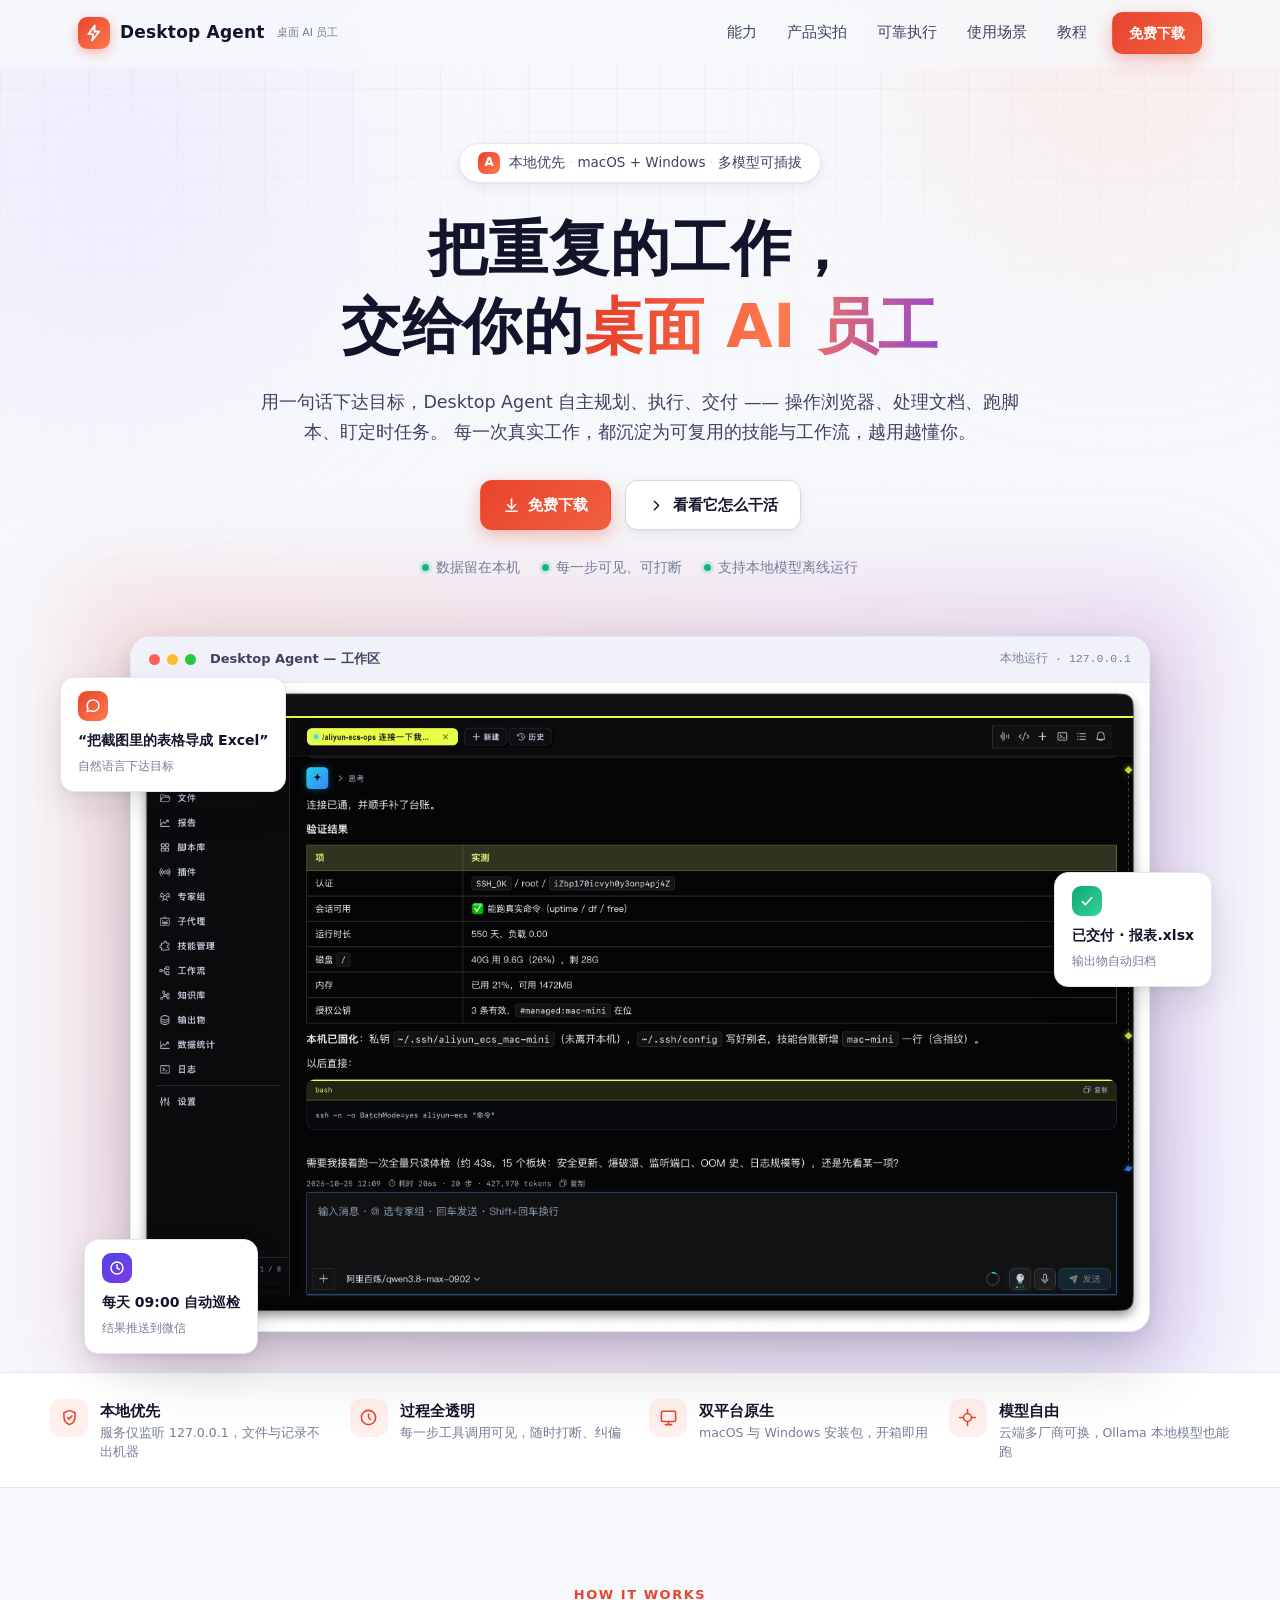
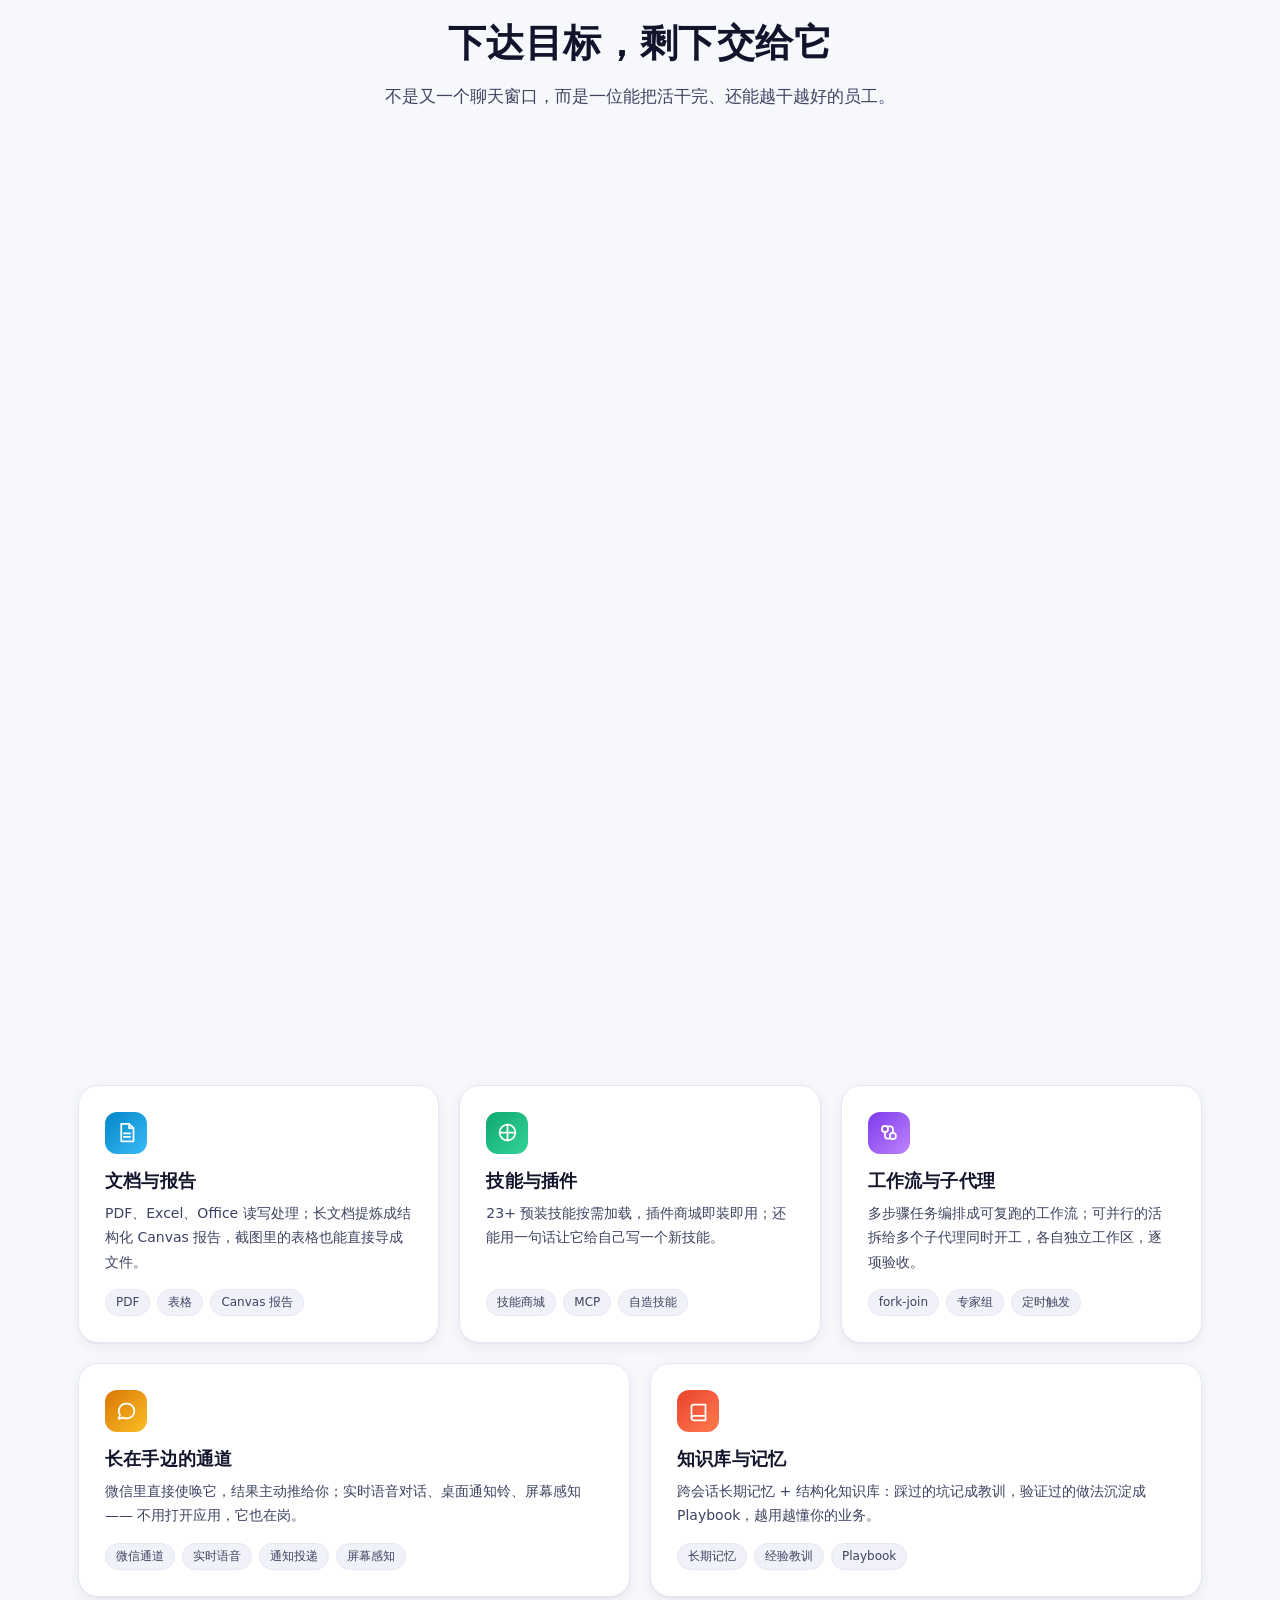
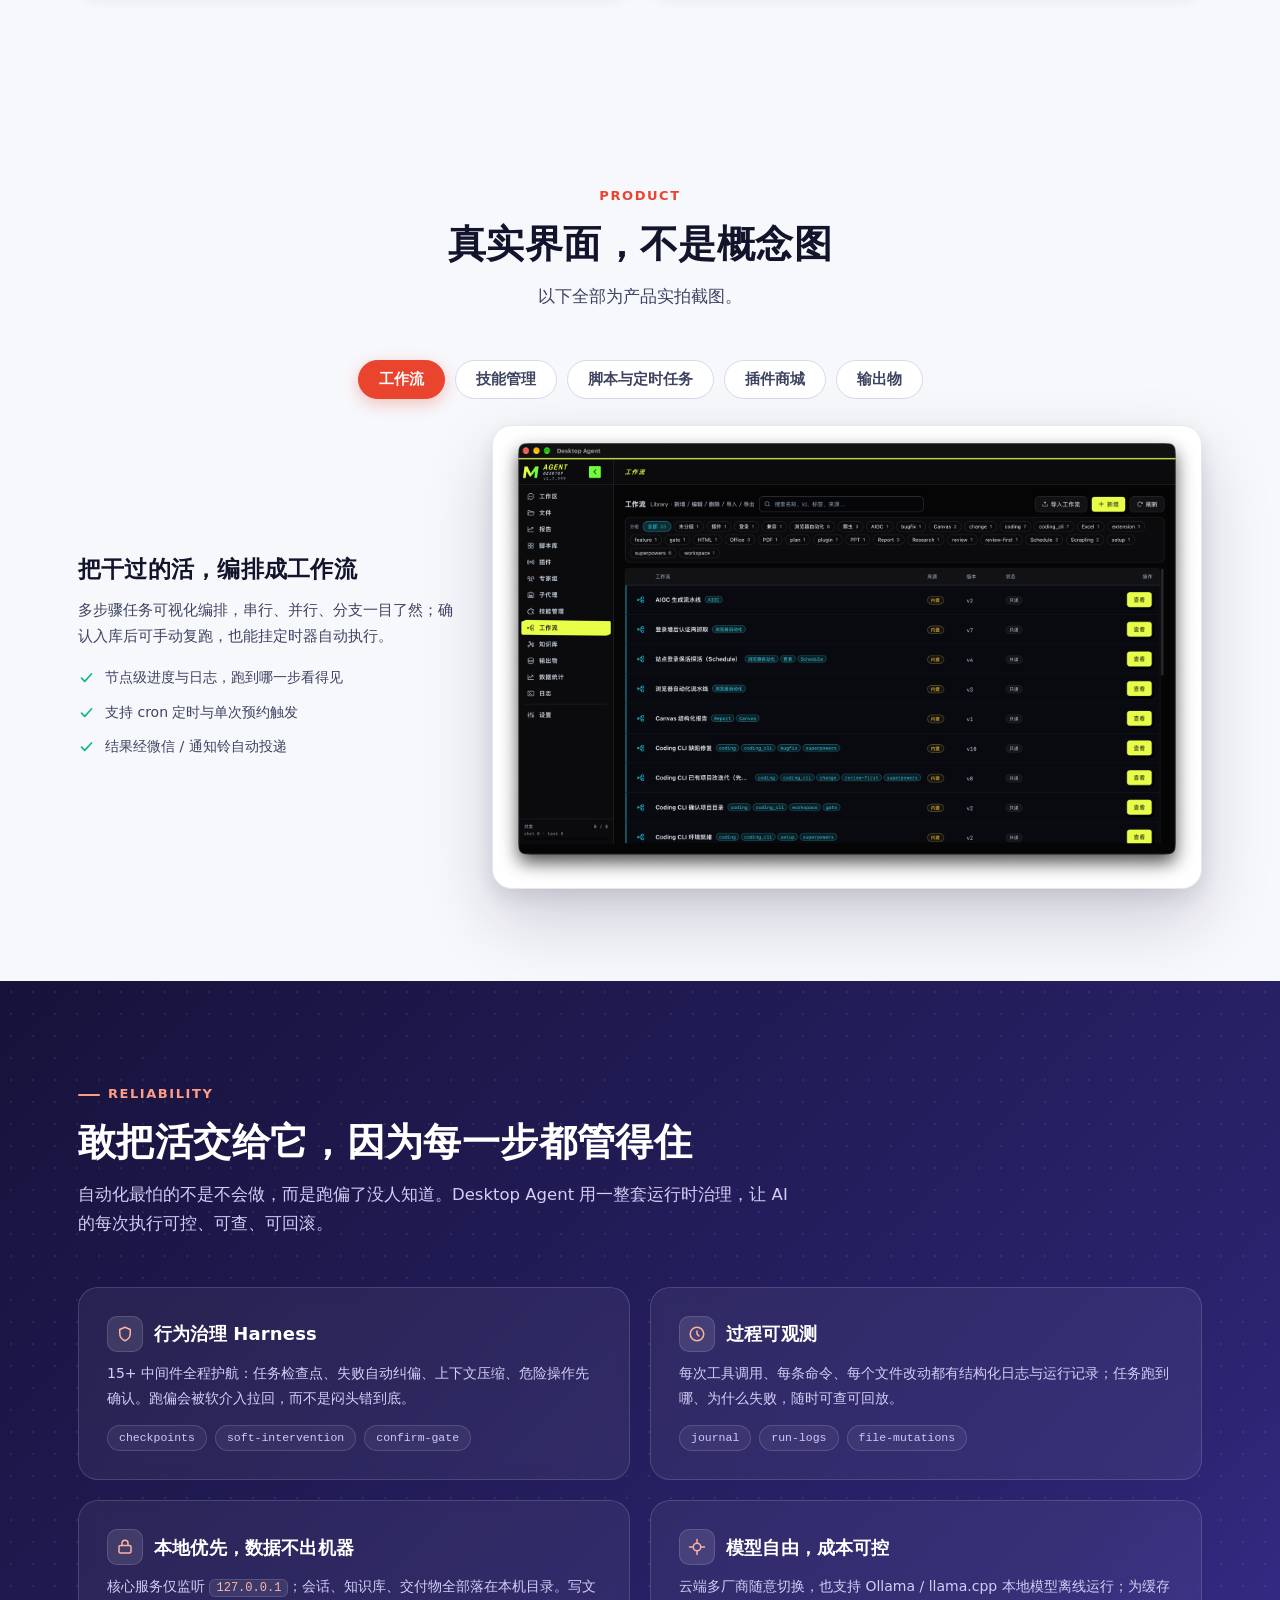
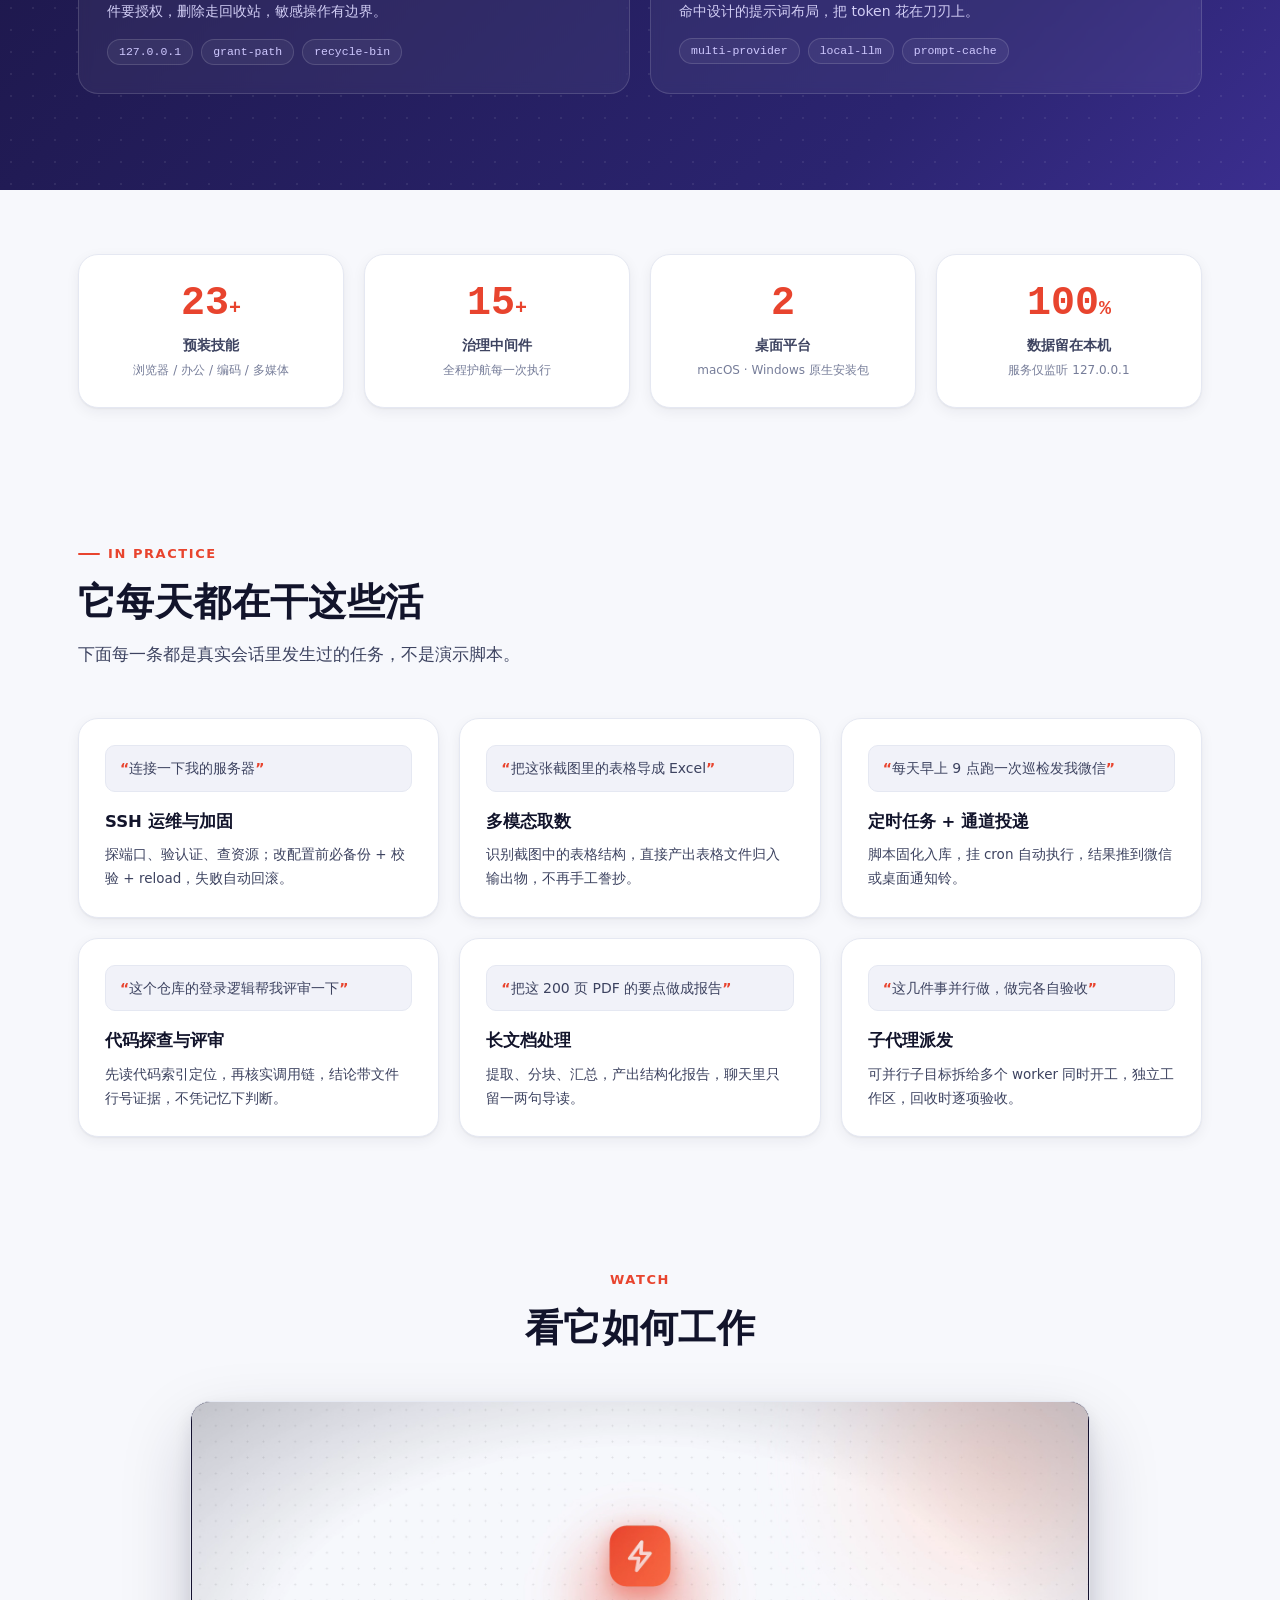
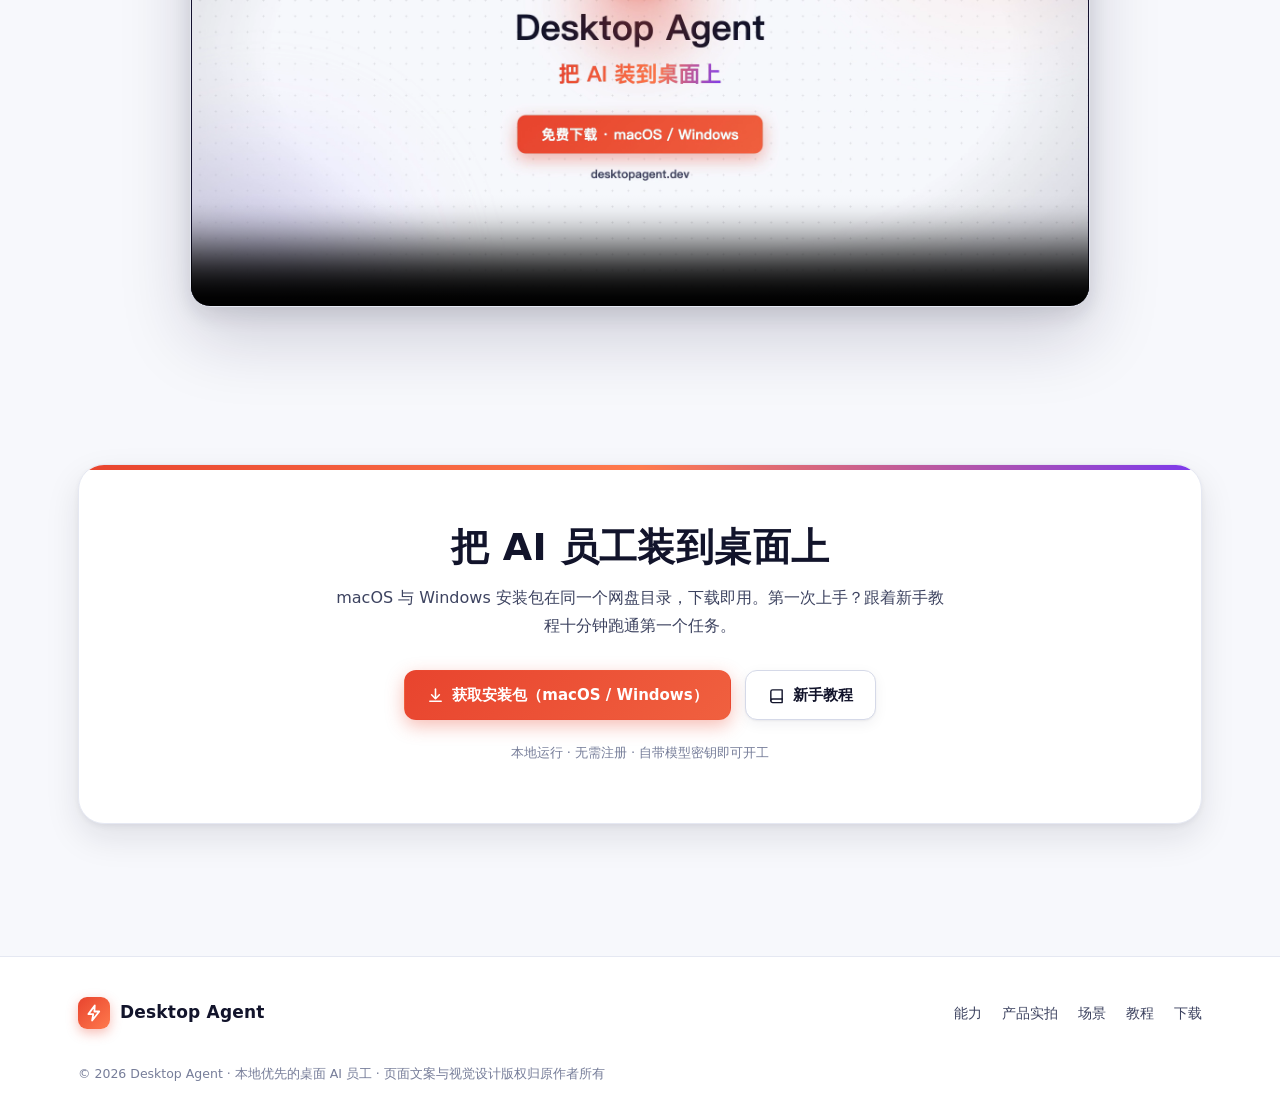
==== commit 22792f66: "feat: 视频区 hover 聚焦放大动效 + v2 宣传片（利落女声配音、转场与微动效升级）" ====
--- a/index.html
+++ b/index.html
@@ -433,7 +433,7 @@
     </div>
     <div class="video-wrap rv">
       <div class="video-frame" id="videoFrame">
-        <video src="assets/promo-v1.mp4" poster="assets/promo-poster-v1.png" controls preload="metadata" playsinline></video>
+        <video src="assets/promo-v2.mp4" poster="assets/promo-poster-v2.png" controls preload="metadata" playsinline></video>
       </div>
     </div>
   </div>
--- a/styles.css
+++ b/styles.css
@@ -410,12 +410,51 @@
 .scene p { margin: 0; color: var(--fgm); font-size: 13.5px; }
 
 /* ---------- 视频段 ---------- */
-.video-wrap { max-width: 900px; margin: 0 auto; }
+.video-wrap { max-width: 900px; margin: 0 auto; position: relative; }
+/* hover 聚焦光晕：置于框后，随悬停浮现 */
+.video-wrap::before {
+  content: ""; position: absolute; inset: -34px -44px; z-index: 0; pointer-events: none;
+  background:
+    radial-gradient(58% 62% at 28% 22%, rgba(232,68,46,.20), transparent 70%),
+    radial-gradient(60% 64% at 76% 82%, rgba(124,58,237,.18), transparent 70%);
+  filter: blur(30px); opacity: 0; transform: scale(.94);
+  transition: opacity .5s ease, transform .5s cubic-bezier(.22,1,.36,1);
+}
 .video-frame {
+  position: relative; z-index: 1;
   border-radius: var(--r-lg); overflow: hidden; border: 1px solid var(--line);
   box-shadow: var(--shadow-lg); background: #14112E; aspect-ratio: 16 / 9;
-}
-.video-frame video { width: 100%; height: 100%; display: block; }
+  transform-origin: center; will-change: transform;
+  transition:
+    transform .5s cubic-bezier(.22,1,.36,1),
+    box-shadow .5s ease, border-color .5s ease;
+}
+.video-frame video {
+  width: 100%; height: 100%; display: block;
+  transition: transform .7s cubic-bezier(.22,1,.36,1);
+}
+@media (hover: hover) and (pointer: fine) {
+  .video-wrap:hover::before { opacity: 1; transform: scale(1); }
+  .video-frame:hover {
+    transform: translateY(-6px) scale(1.028);
+    border-color: var(--brand-line);
+    box-shadow:
+      0 14px 34px rgba(18,20,43,.16),
+      0 44px 110px rgba(23,18,58,.30),
+      0 0 0 1px rgba(232,68,46,.10);
+  }
+  .video-frame:hover video { transform: scale(1.015); }
+}
+/* 播放中保持聚焦态（触屏无 hover 也能获得同样效果） */
+.video-wrap.is-playing::before { opacity: 1; transform: scale(1); }
+.video-frame.is-playing {
+  transform: translateY(-4px) scale(1.02);
+  border-color: var(--brand-line);
+  box-shadow:
+    0 14px 34px rgba(18,20,43,.16),
+    0 44px 110px rgba(23,18,58,.30),
+    0 0 0 1px rgba(232,68,46,.10);
+}
 .video-ph {
   width: 100%; height: 100%; display: grid; place-items: center; color: var(--dark-fgm);
   font-size: 14.5px; text-align: center; padding: 20px;
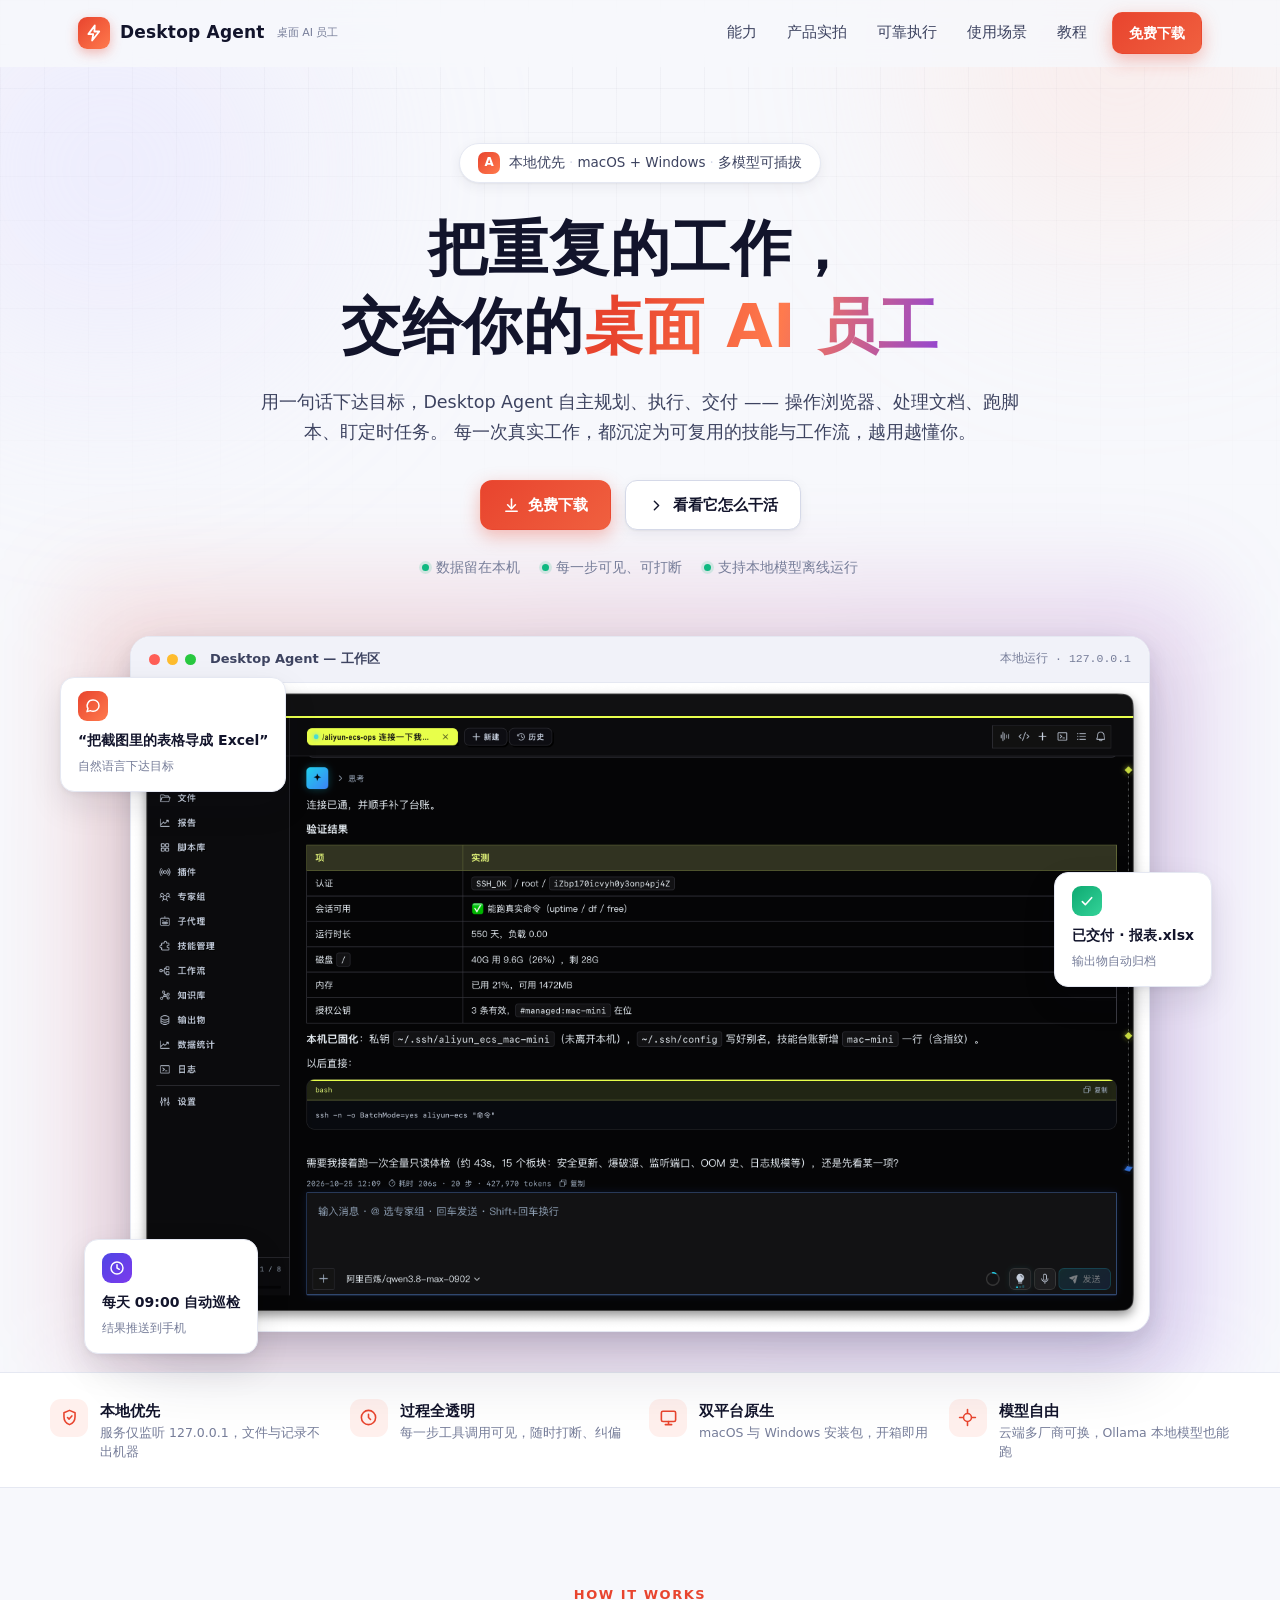
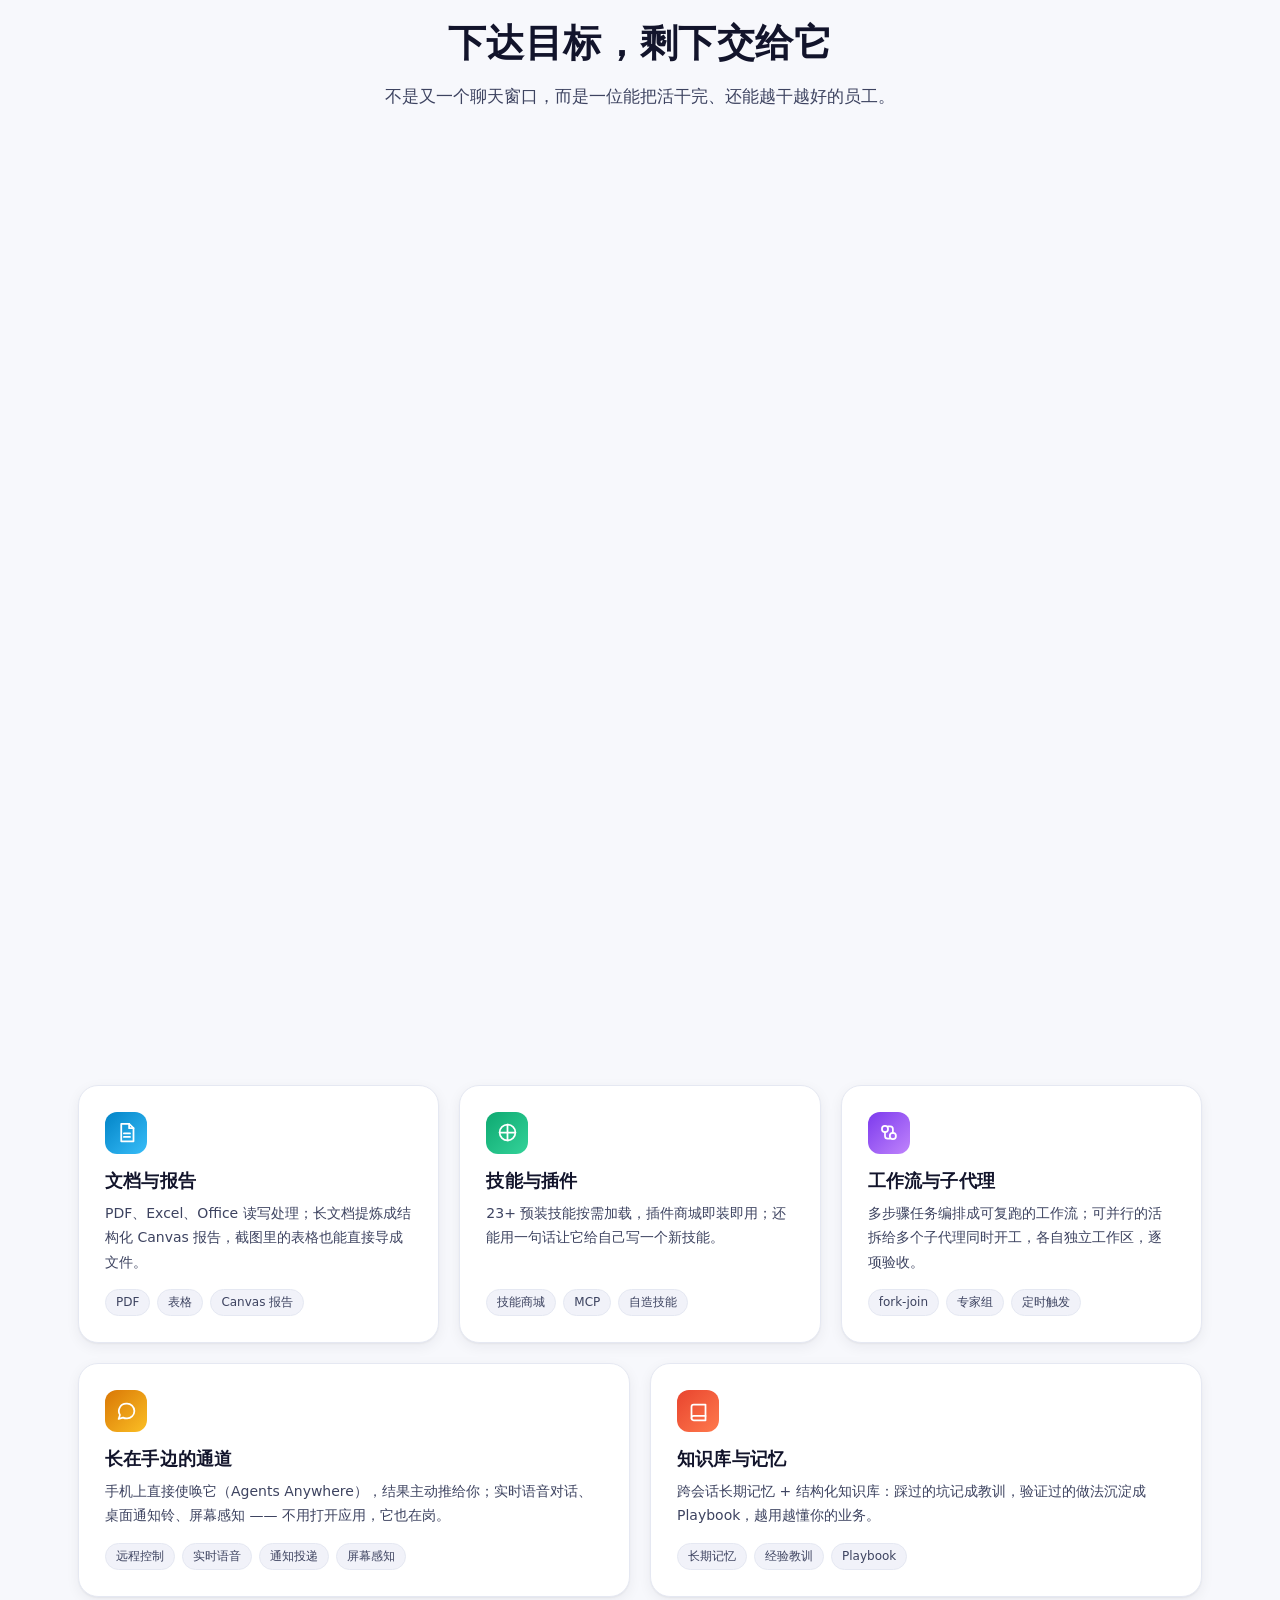
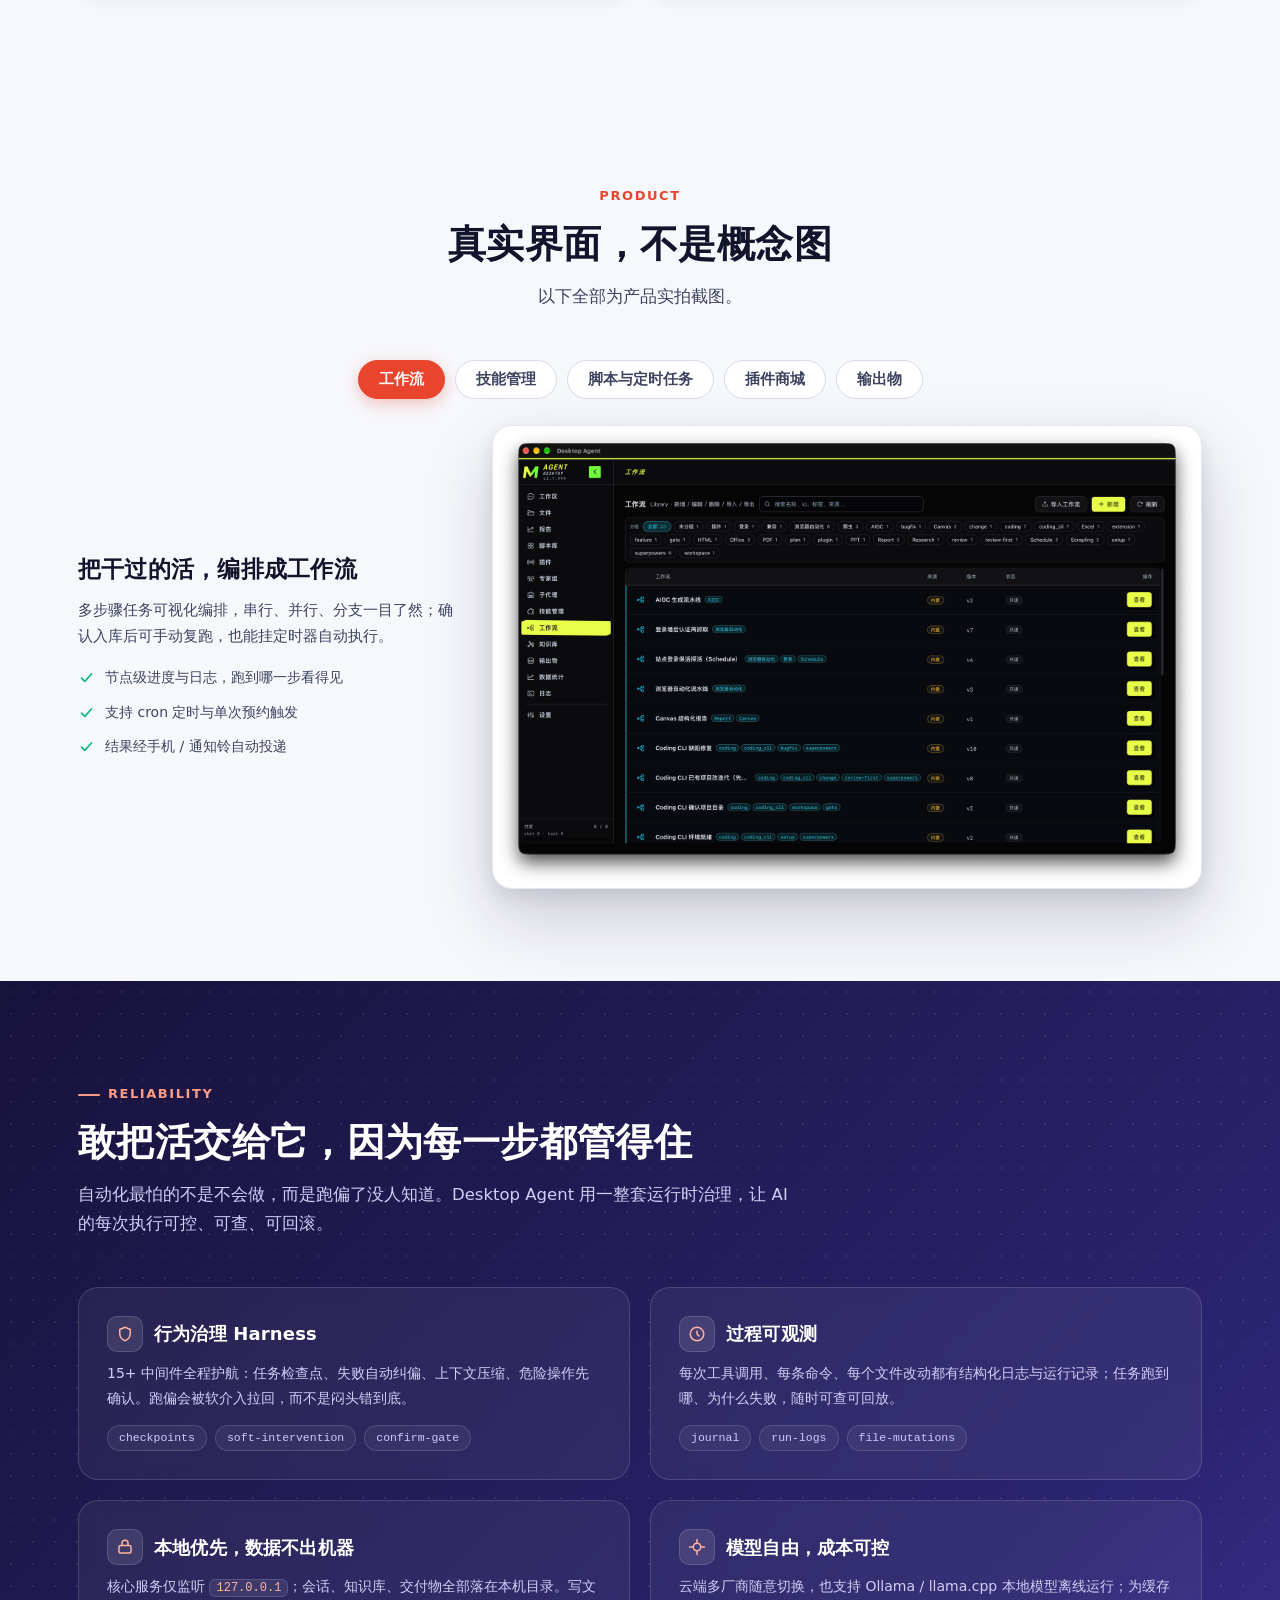
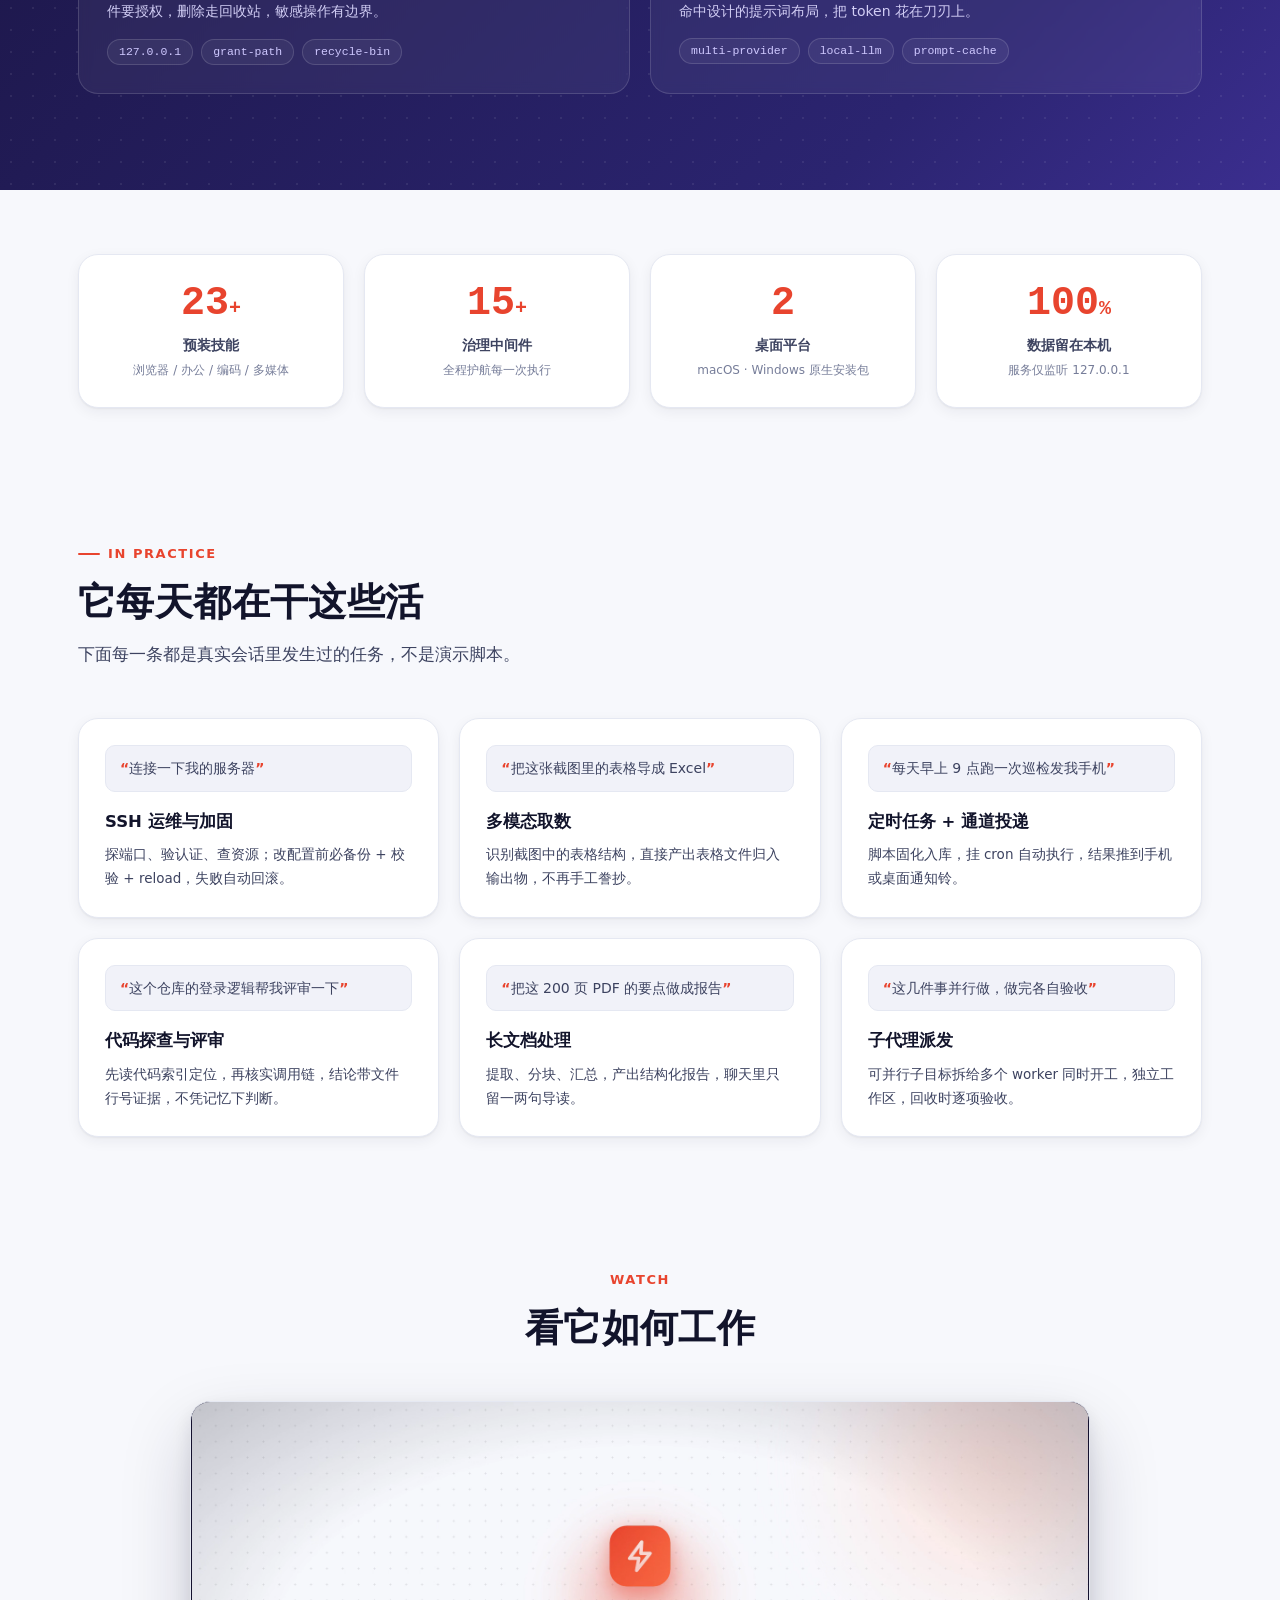
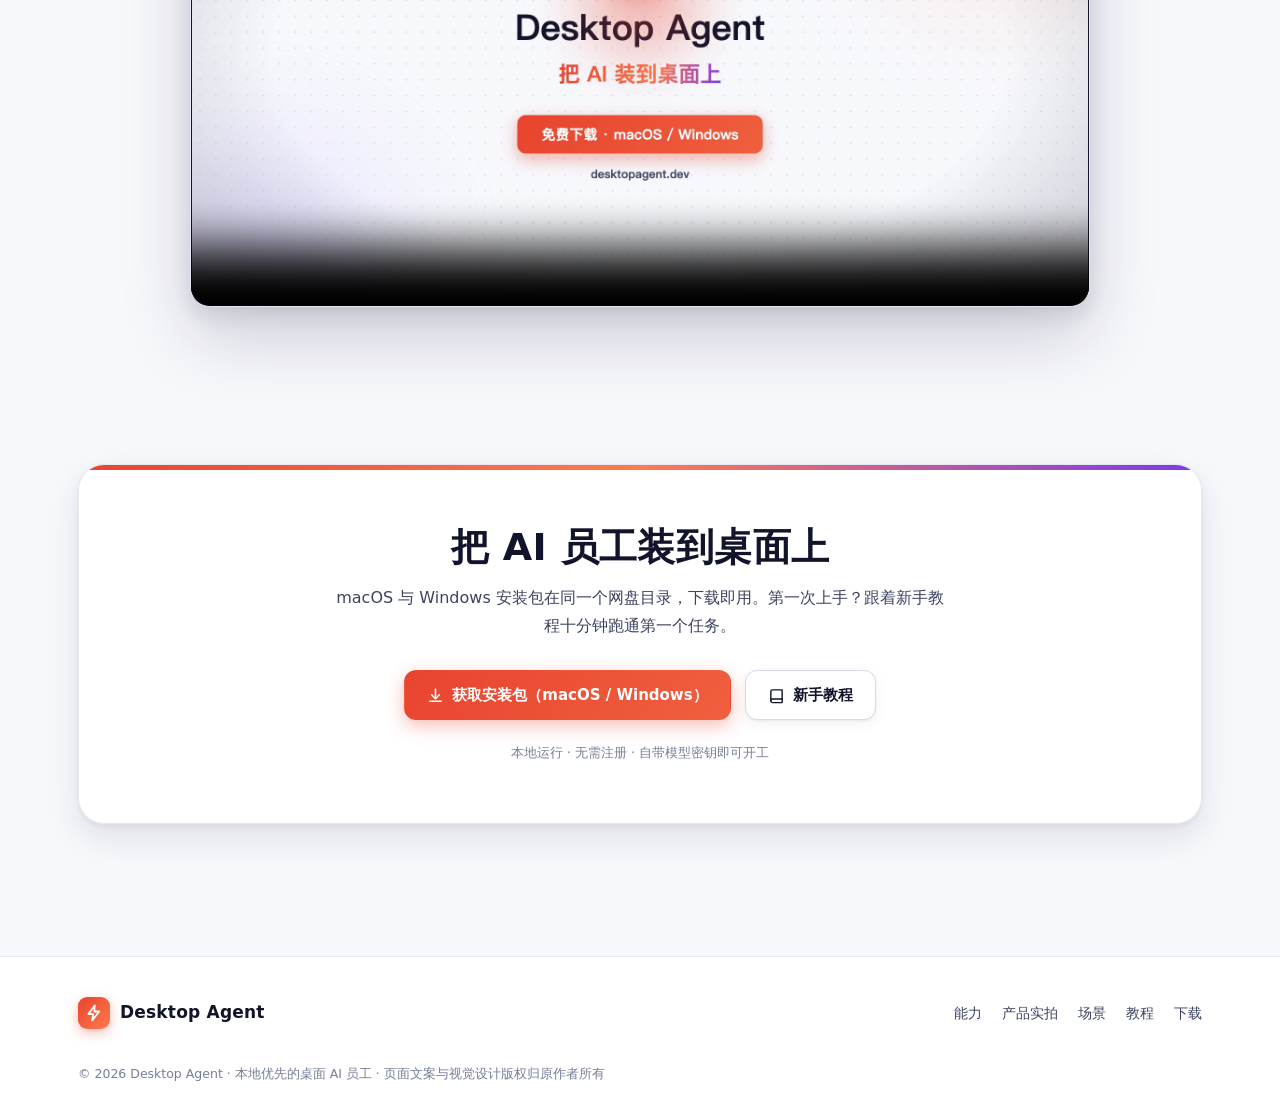
==== commit 902684ea: "feat: v3 宣传片——16 镜头全亮点实拍演示 + 律动 BGM；微信通道文案改为 Agents Anywhere 手机远程" ====
--- a/index.html
+++ b/index.html
@@ -100,7 +100,7 @@
       <div class="float-card float-card--cron" aria-hidden="true">
         <span class="fc-ico fc-ico--indigo"><svg viewBox="0 0 24 24" fill="none" stroke="currentColor" stroke-width="2.2" stroke-linecap="round" stroke-linejoin="round"><circle cx="12" cy="12" r="9"/><path d="M12 7v5l3.5 2"/></svg></span>
         <b>每天 09:00 自动巡检</b>
-        <small>结果推送到微信</small>
+        <small>结果推送到手机</small>
       </div>
     </div>
 
@@ -142,7 +142,7 @@
         <span class="step3__num">01 · 下达</span>
         <h3>一句话说清目标</h3>
         <p>文字、截图、录屏、网页元素都可以作为输入。它理解意图，拆解出可执行的计划。</p>
-        <div class="step3__quote">每天早上 9 点巡检服务器，结果发我微信</div>
+        <div class="step3__quote">每天早上 9 点巡检服务器，结果发我手机</div>
       </article>
       <article class="step3 rv">
         <span class="step3__num">02 · 执行</span>
@@ -184,7 +184,7 @@
         <div class="term" aria-hidden="true">
           <span class="term__ln"><span class="p">$</span> 巡检脚本已固化 → scripts/server_check.py</span>
           <span class="term__ln"><span class="dim">cron</span> 0 9 * * * <span class="ok">✓ 已挂载</span></span>
-          <span class="term__ln"><span class="dim">deliver</span> 结果 → 微信通道 <span class="ok">✓</span></span>
+          <span class="term__ln"><span class="dim">deliver</span> 结果 → 手机远程 <span class="ok">✓</span></span>
         </div>
       </article>
 
@@ -212,8 +212,8 @@
       <article class="bcell bcell--wide rv">
         <span class="bcell__ico ico--amber"><svg viewBox="0 0 24 24" fill="none" stroke="currentColor" stroke-width="2" stroke-linecap="round" stroke-linejoin="round"><path d="M21 11.5a8.4 8.4 0 0 1-9 8.4 8.5 8.5 0 0 1-3.9-.9L3 20.5l1.5-4.6A8.4 8.4 0 0 1 12 3.1a8.4 8.4 0 0 1 9 8.4z"/></svg></span>
         <h3>长在手边的通道</h3>
-        <p>微信里直接使唤它，结果主动推给你；实时语音对话、桌面通知铃、屏幕感知 —— 不用打开应用，它也在岗。</p>
-        <div class="bcell__tags"><span>微信通道</span><span>实时语音</span><span>通知投递</span><span>屏幕感知</span></div>
+        <p>手机上直接使唤它（Agents Anywhere），结果主动推给你；实时语音对话、桌面通知铃、屏幕感知 —— 不用打开应用，它也在岗。</p>
+        <div class="bcell__tags"><span>远程控制</span><span>实时语音</span><span>通知投递</span><span>屏幕感知</span></div>
       </article>
 
       <article class="bcell bcell--wide rv">
@@ -251,7 +251,7 @@
           <ul class="show__list">
             <li><svg viewBox="0 0 24 24" fill="none" stroke="currentColor" stroke-width="2.4" stroke-linecap="round" stroke-linejoin="round"><path d="m5 13 4.5 4.5L19 7"/></svg>节点级进度与日志，跑到哪一步看得见</li>
             <li><svg viewBox="0 0 24 24" fill="none" stroke="currentColor" stroke-width="2.4" stroke-linecap="round" stroke-linejoin="round"><path d="m5 13 4.5 4.5L19 7"/></svg>支持 cron 定时与单次预约触发</li>
-            <li><svg viewBox="0 0 24 24" fill="none" stroke="currentColor" stroke-width="2.4" stroke-linecap="round" stroke-linejoin="round"><path d="m5 13 4.5 4.5L19 7"/></svg>结果经微信 / 通知铃自动投递</li>
+            <li><svg viewBox="0 0 24 24" fill="none" stroke="currentColor" stroke-width="2.4" stroke-linecap="round" stroke-linejoin="round"><path d="m5 13 4.5 4.5L19 7"/></svg>结果经手机 / 通知铃自动投递</li>
           </ul>
         </div>
         <div class="show__shot"><img src="assets/screens/workflow.png" alt="工作流编排界面实拍" loading="lazy"></div>
@@ -311,7 +311,7 @@
           <ul class="show__list">
             <li><svg viewBox="0 0 24 24" fill="none" stroke="currentColor" stroke-width="2.4" stroke-linecap="round" stroke-linejoin="round"><path d="m5 13 4.5 4.5L19 7"/></svg>按类型分抽屉，批量操作</li>
             <li><svg viewBox="0 0 24 24" fill="none" stroke="currentColor" stroke-width="2.4" stroke-linecap="round" stroke-linejoin="round"><path d="m5 13 4.5 4.5L19 7"/></svg>Canvas 结构化报告直接在应用内阅读</li>
-            <li><svg viewBox="0 0 24 24" fill="none" stroke="currentColor" stroke-width="2.4" stroke-linecap="round" stroke-linejoin="round"><path d="m5 13 4.5 4.5L19 7"/></svg>一键推送到微信或系统通知</li>
+            <li><svg viewBox="0 0 24 24" fill="none" stroke="currentColor" stroke-width="2.4" stroke-linecap="round" stroke-linejoin="round"><path d="m5 13 4.5 4.5L19 7"/></svg>一键推送到手机或系统通知</li>
           </ul>
         </div>
         <div class="show__shot"><img src="assets/screens/outputs.png" alt="输出物面板界面实拍" loading="lazy"></div>
@@ -401,9 +401,9 @@
         <p>识别截图中的表格结构，直接产出表格文件归入输出物，不再手工誊抄。</p>
       </article>
       <article class="scene rv">
-        <div class="scene__q">每天早上 9 点跑一次巡检发我微信</div>
+        <div class="scene__q">每天早上 9 点跑一次巡检发我手机</div>
         <h4>定时任务 + 通道投递</h4>
-        <p>脚本固化入库，挂 cron 自动执行，结果推到微信或桌面通知铃。</p>
+        <p>脚本固化入库，挂 cron 自动执行，结果推到手机或桌面通知铃。</p>
       </article>
       <article class="scene rv">
         <div class="scene__q">这个仓库的登录逻辑帮我评审一下</div>
@@ -433,7 +433,7 @@
     </div>
     <div class="video-wrap rv">
       <div class="video-frame" id="videoFrame">
-        <video src="assets/promo-v2.mp4" poster="assets/promo-poster-v2.png" controls preload="metadata" playsinline></video>
+        <video src="assets/promo-v3.mp4" poster="assets/promo-poster-v3.png" controls preload="metadata" playsinline></video>
       </div>
     </div>
   </div>
